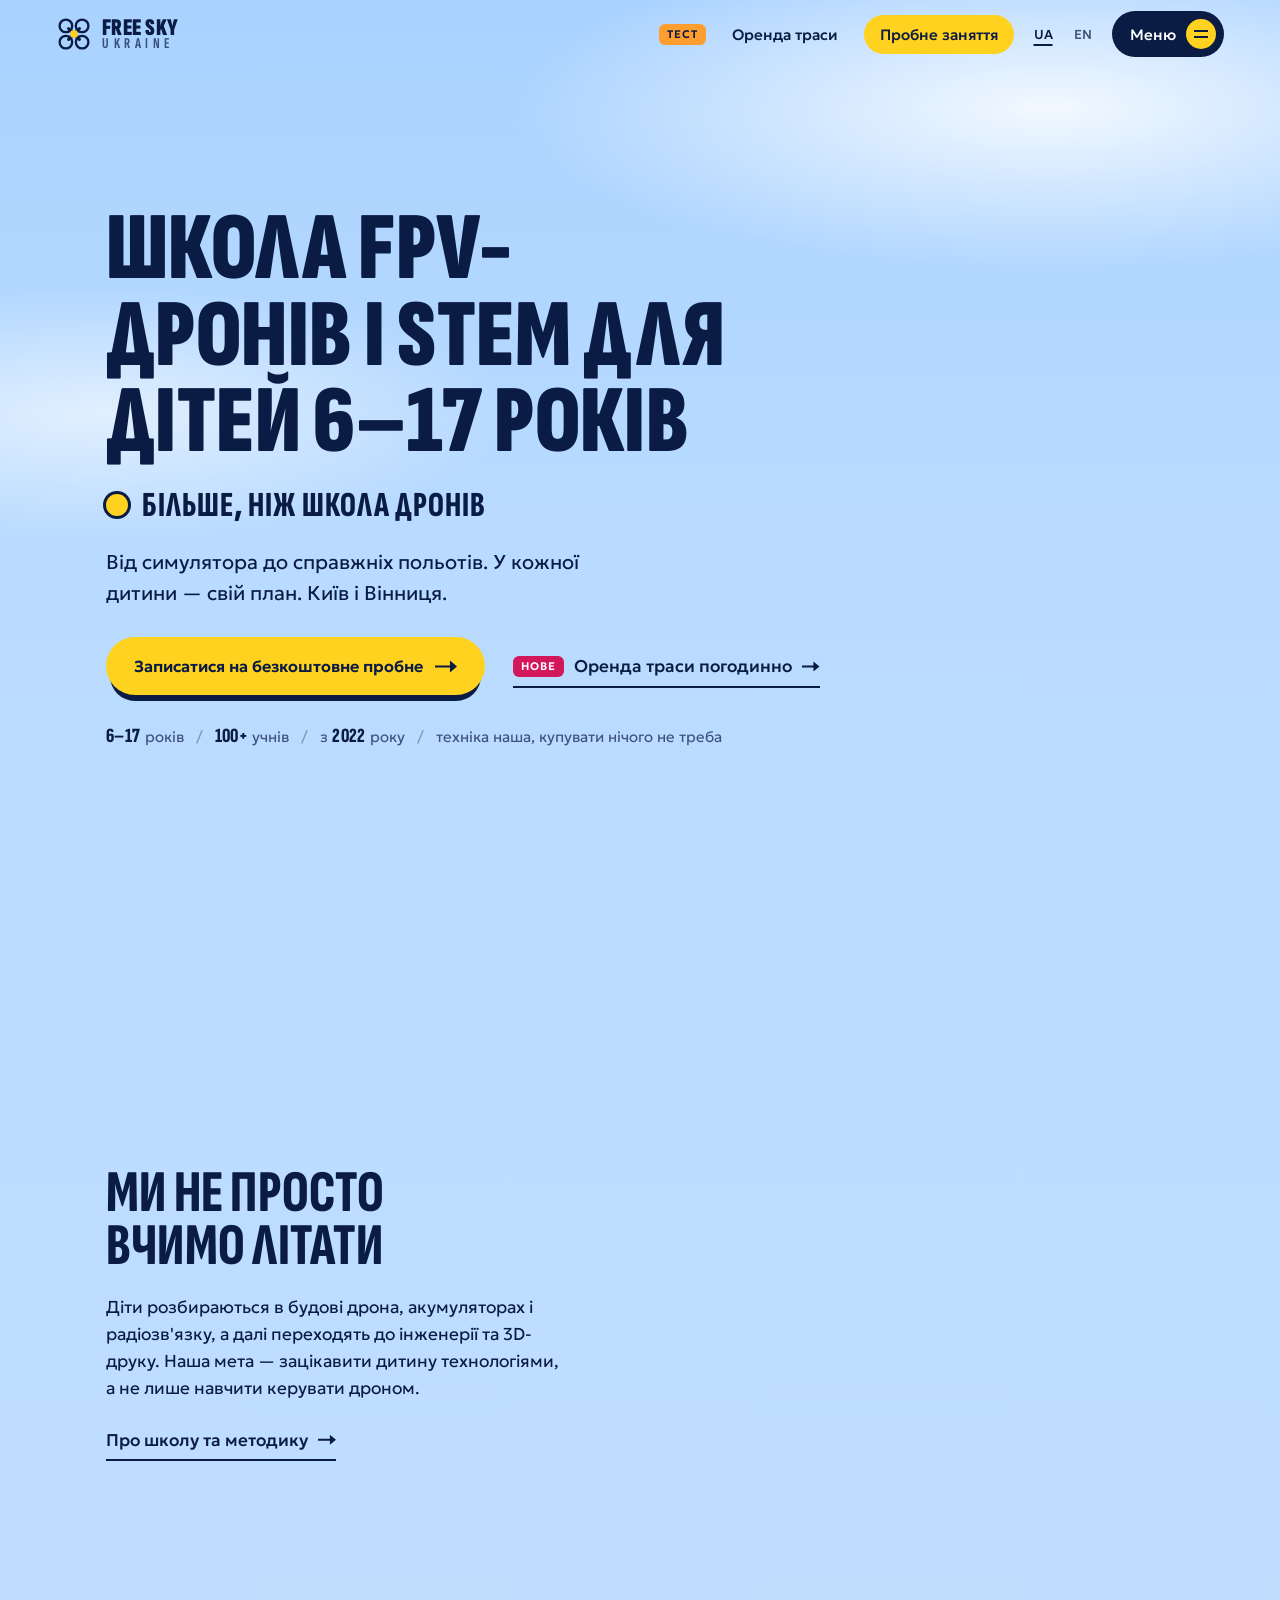
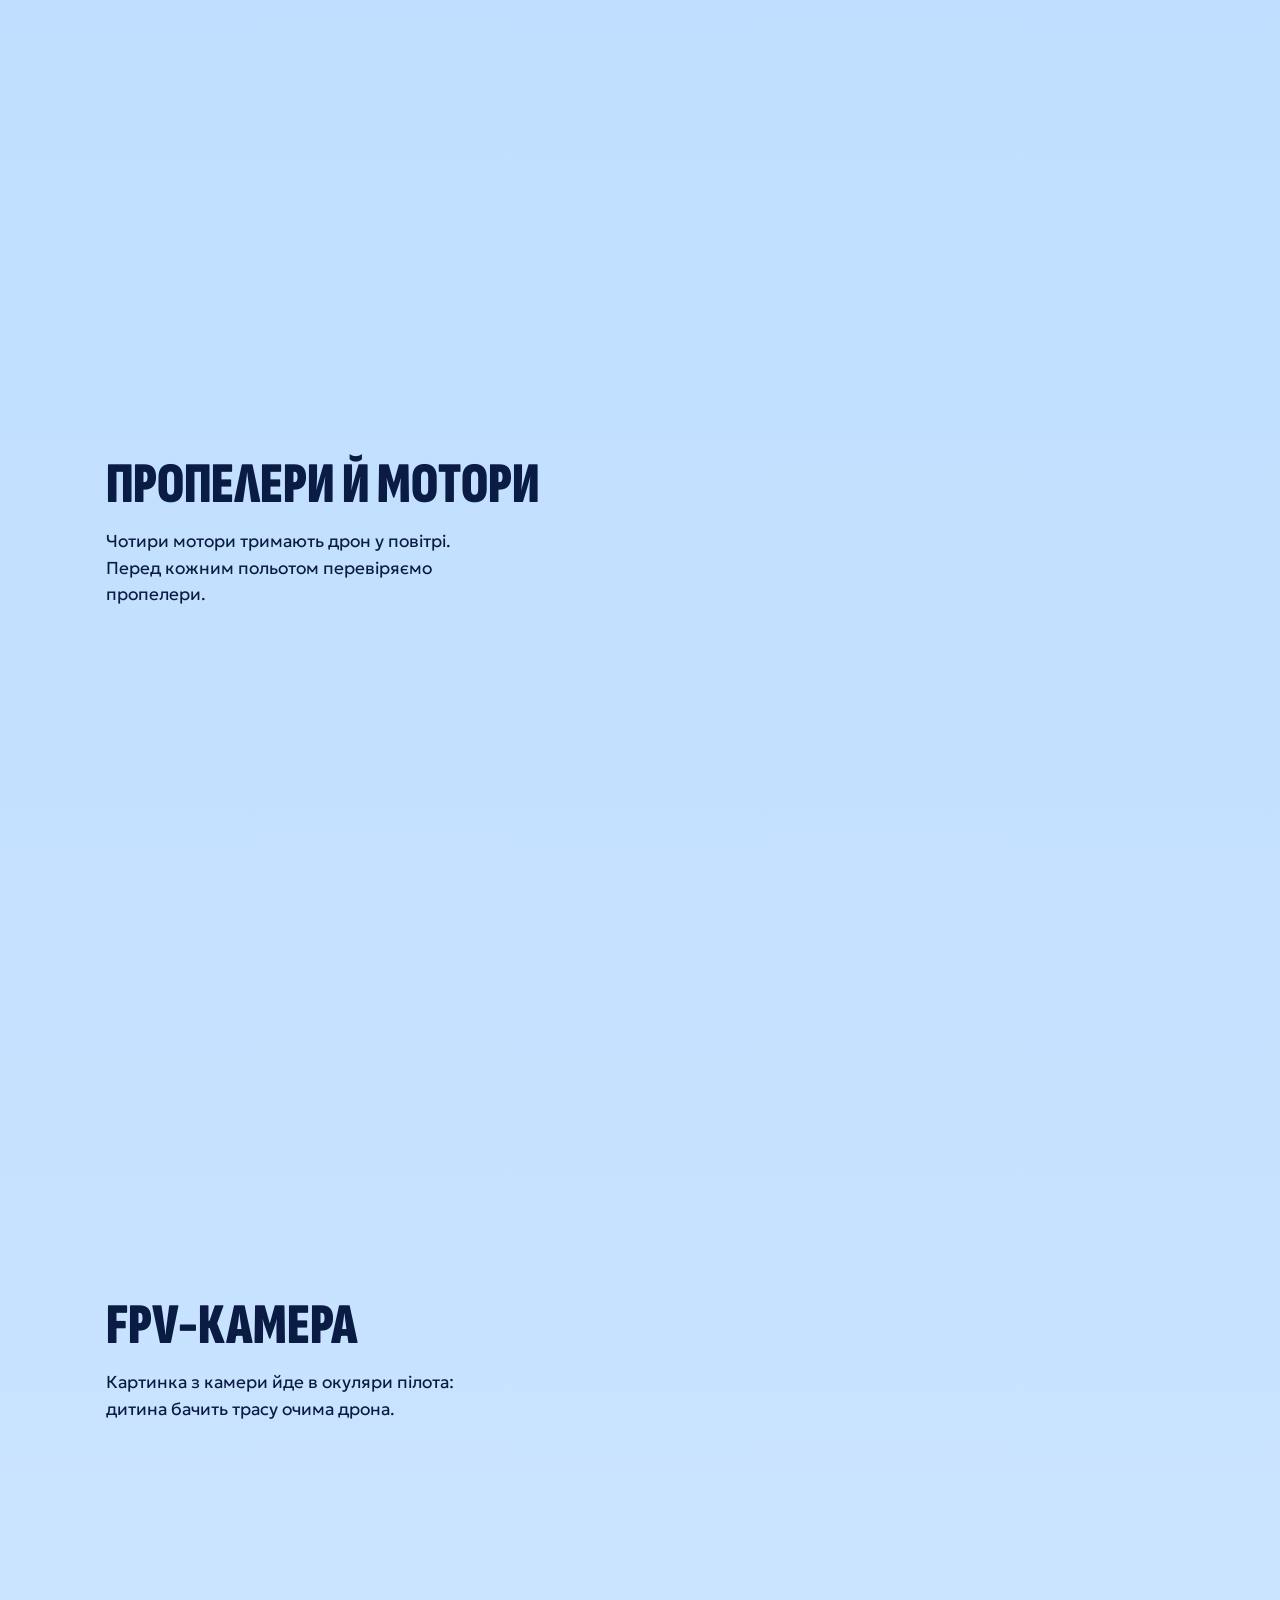
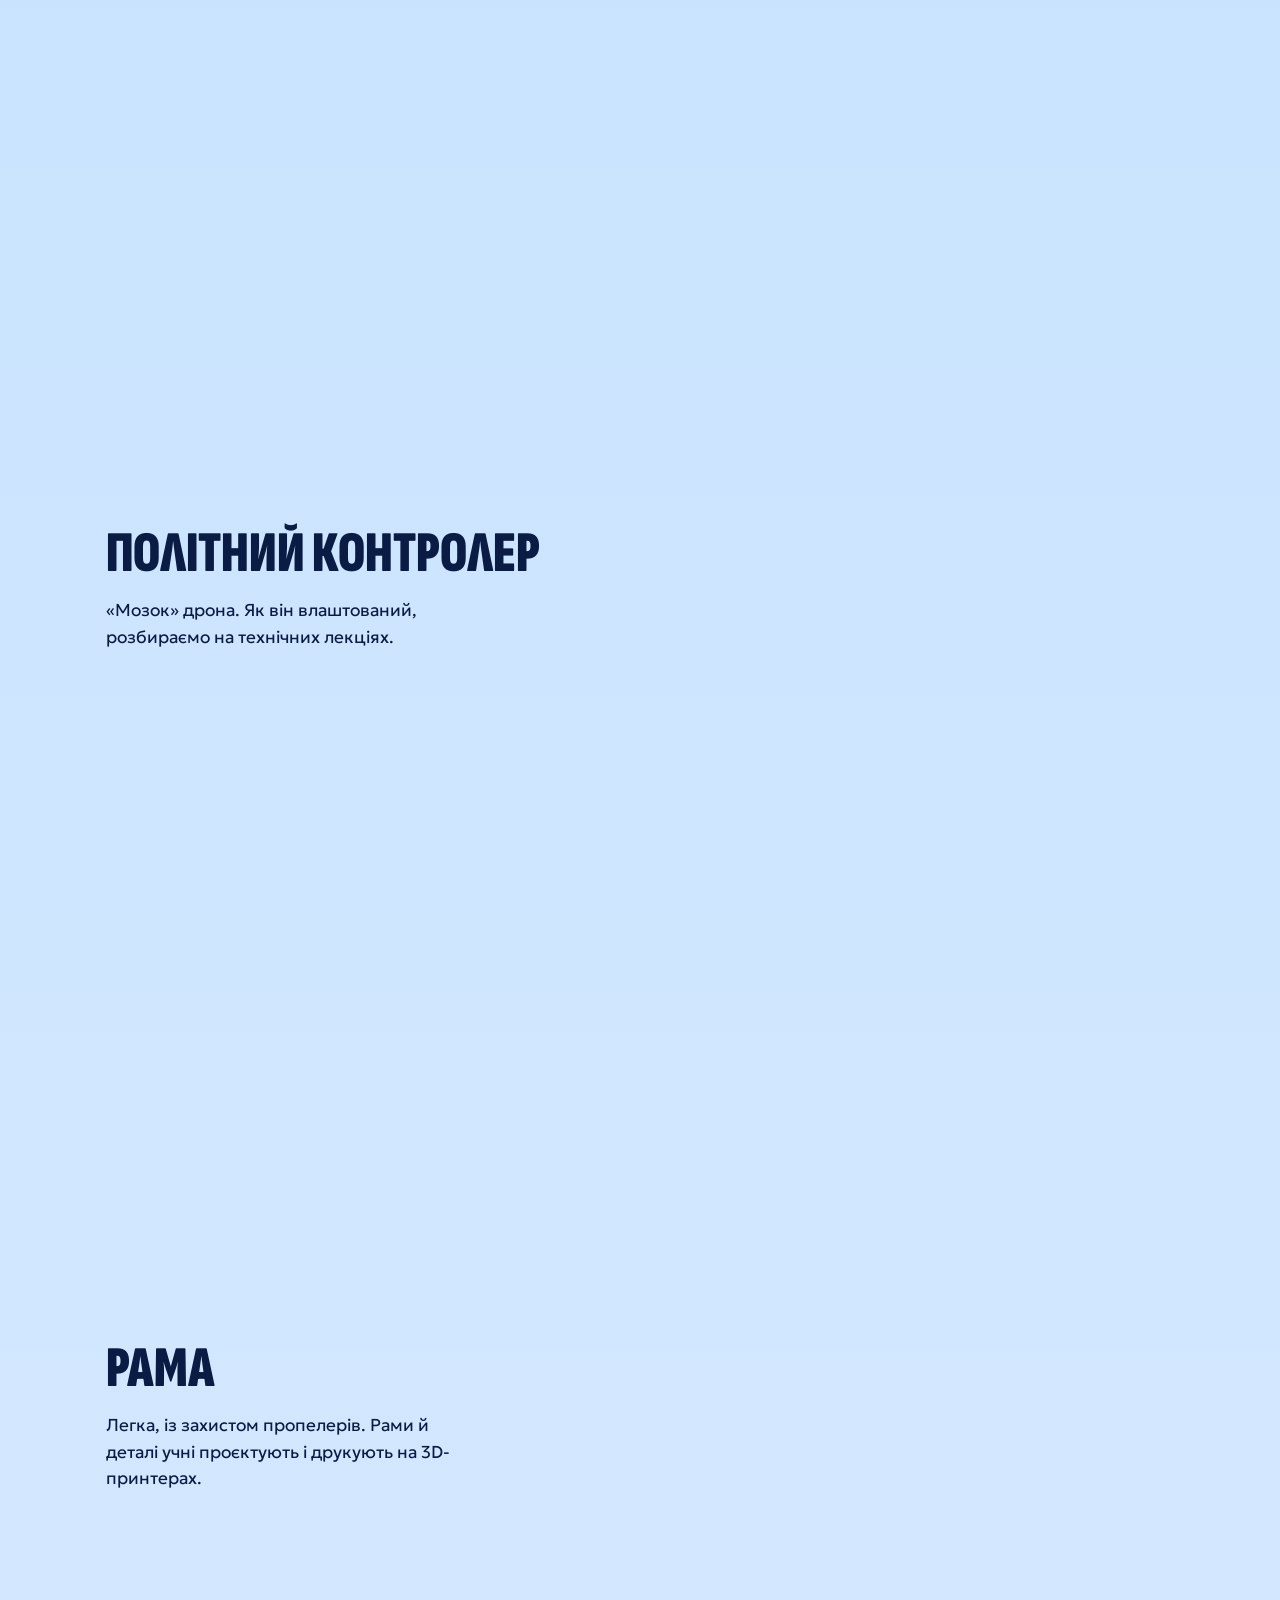
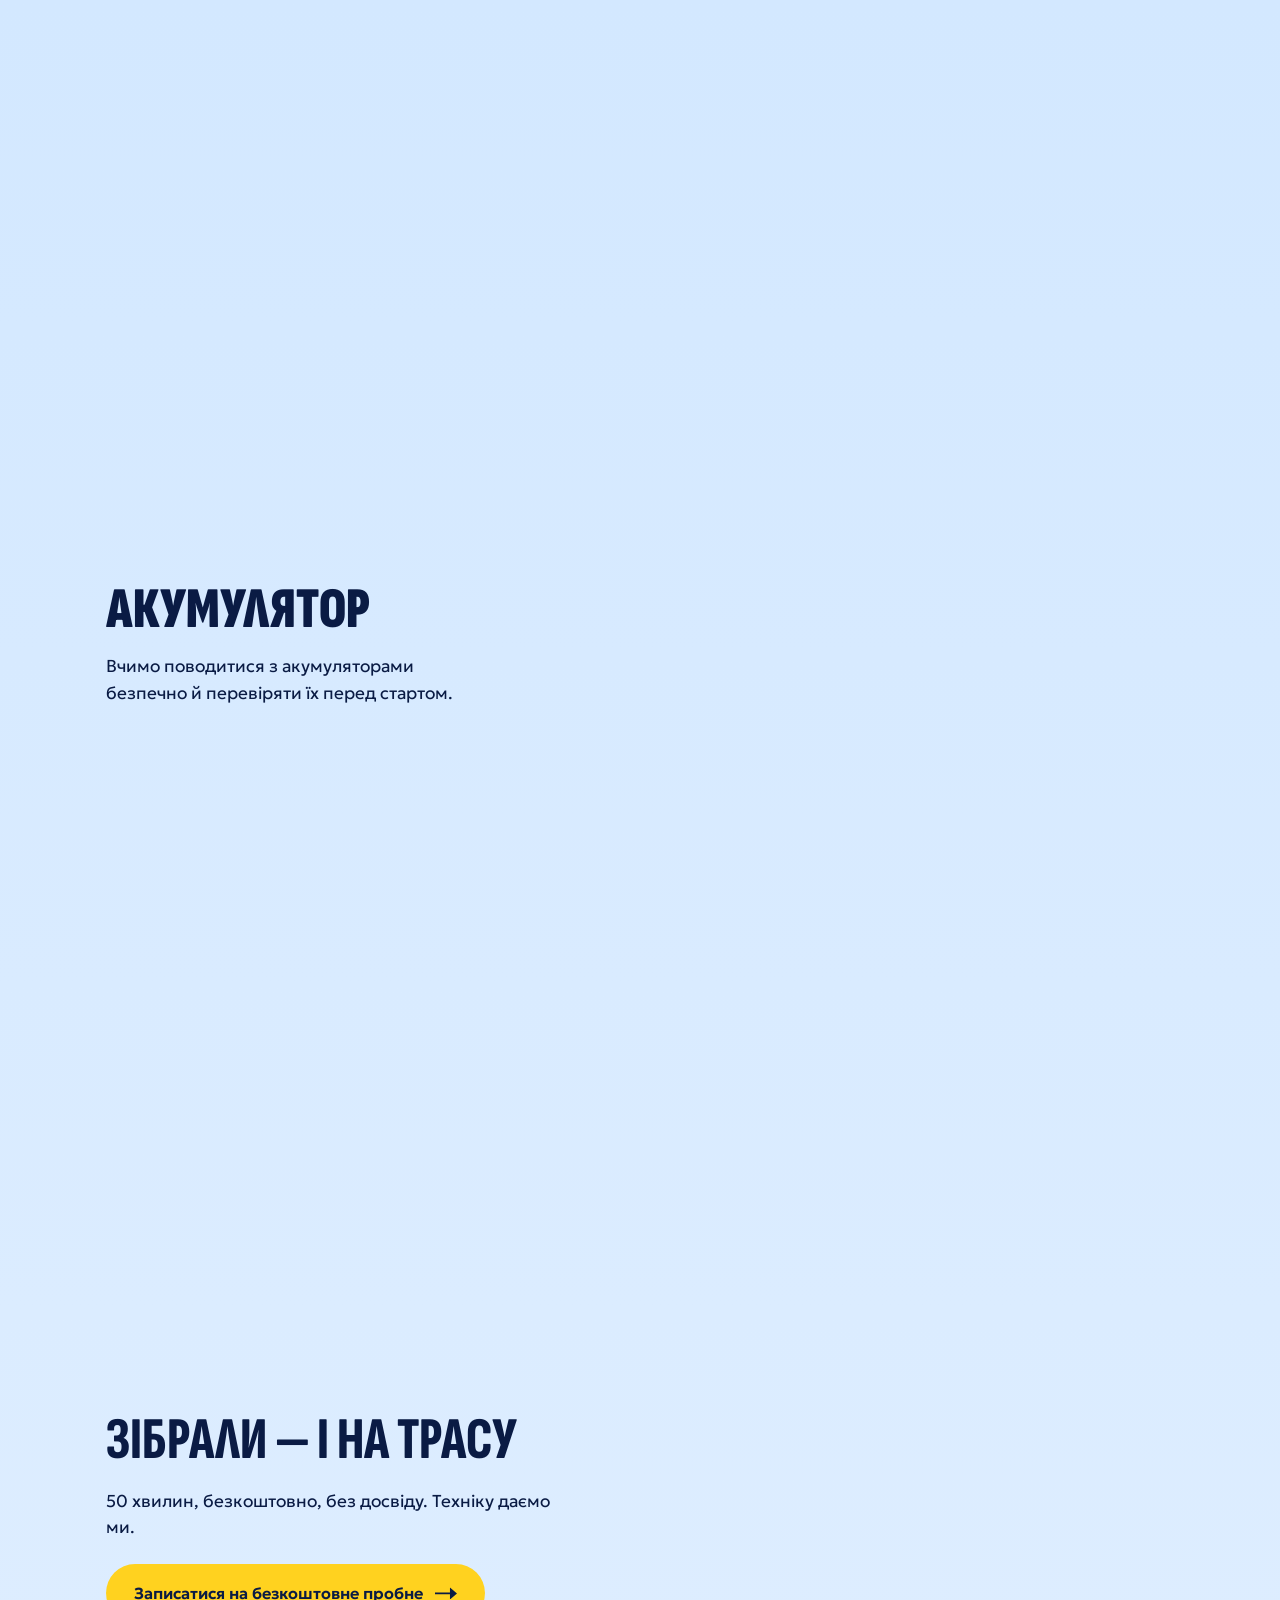
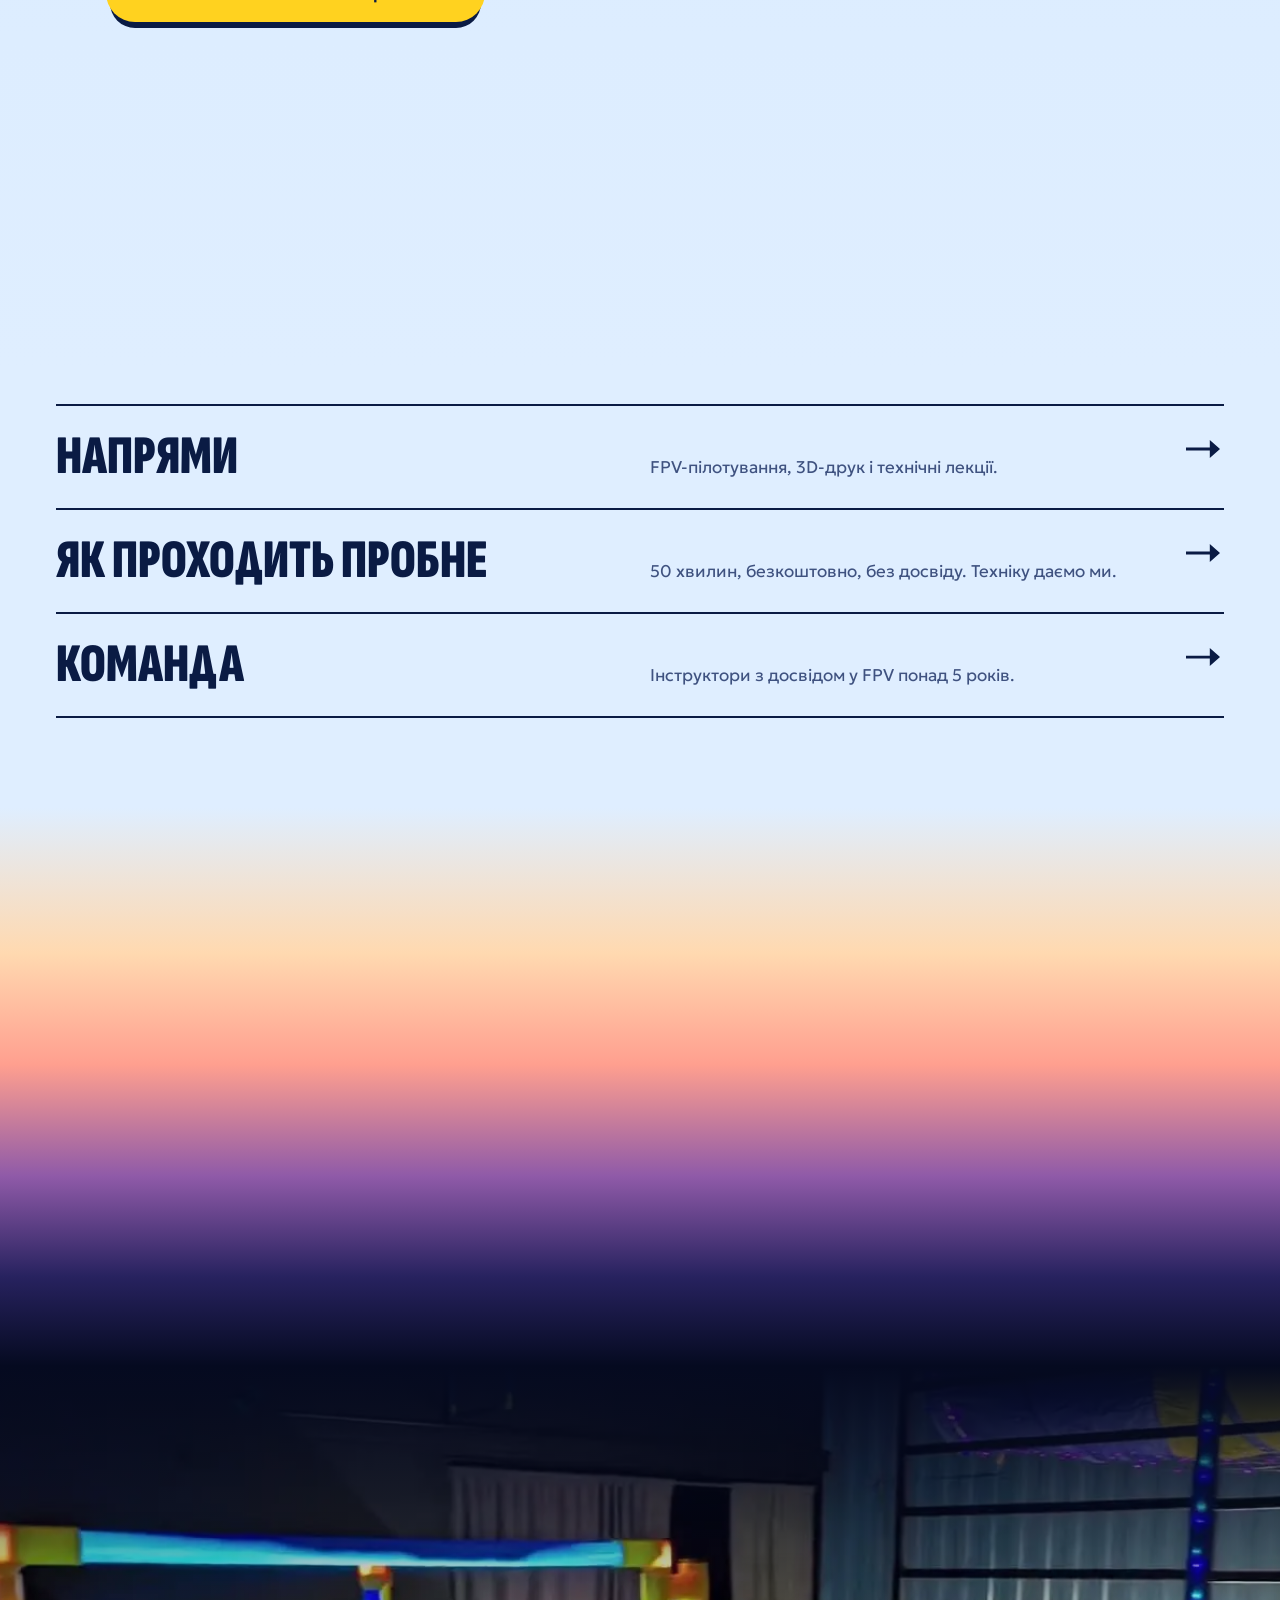
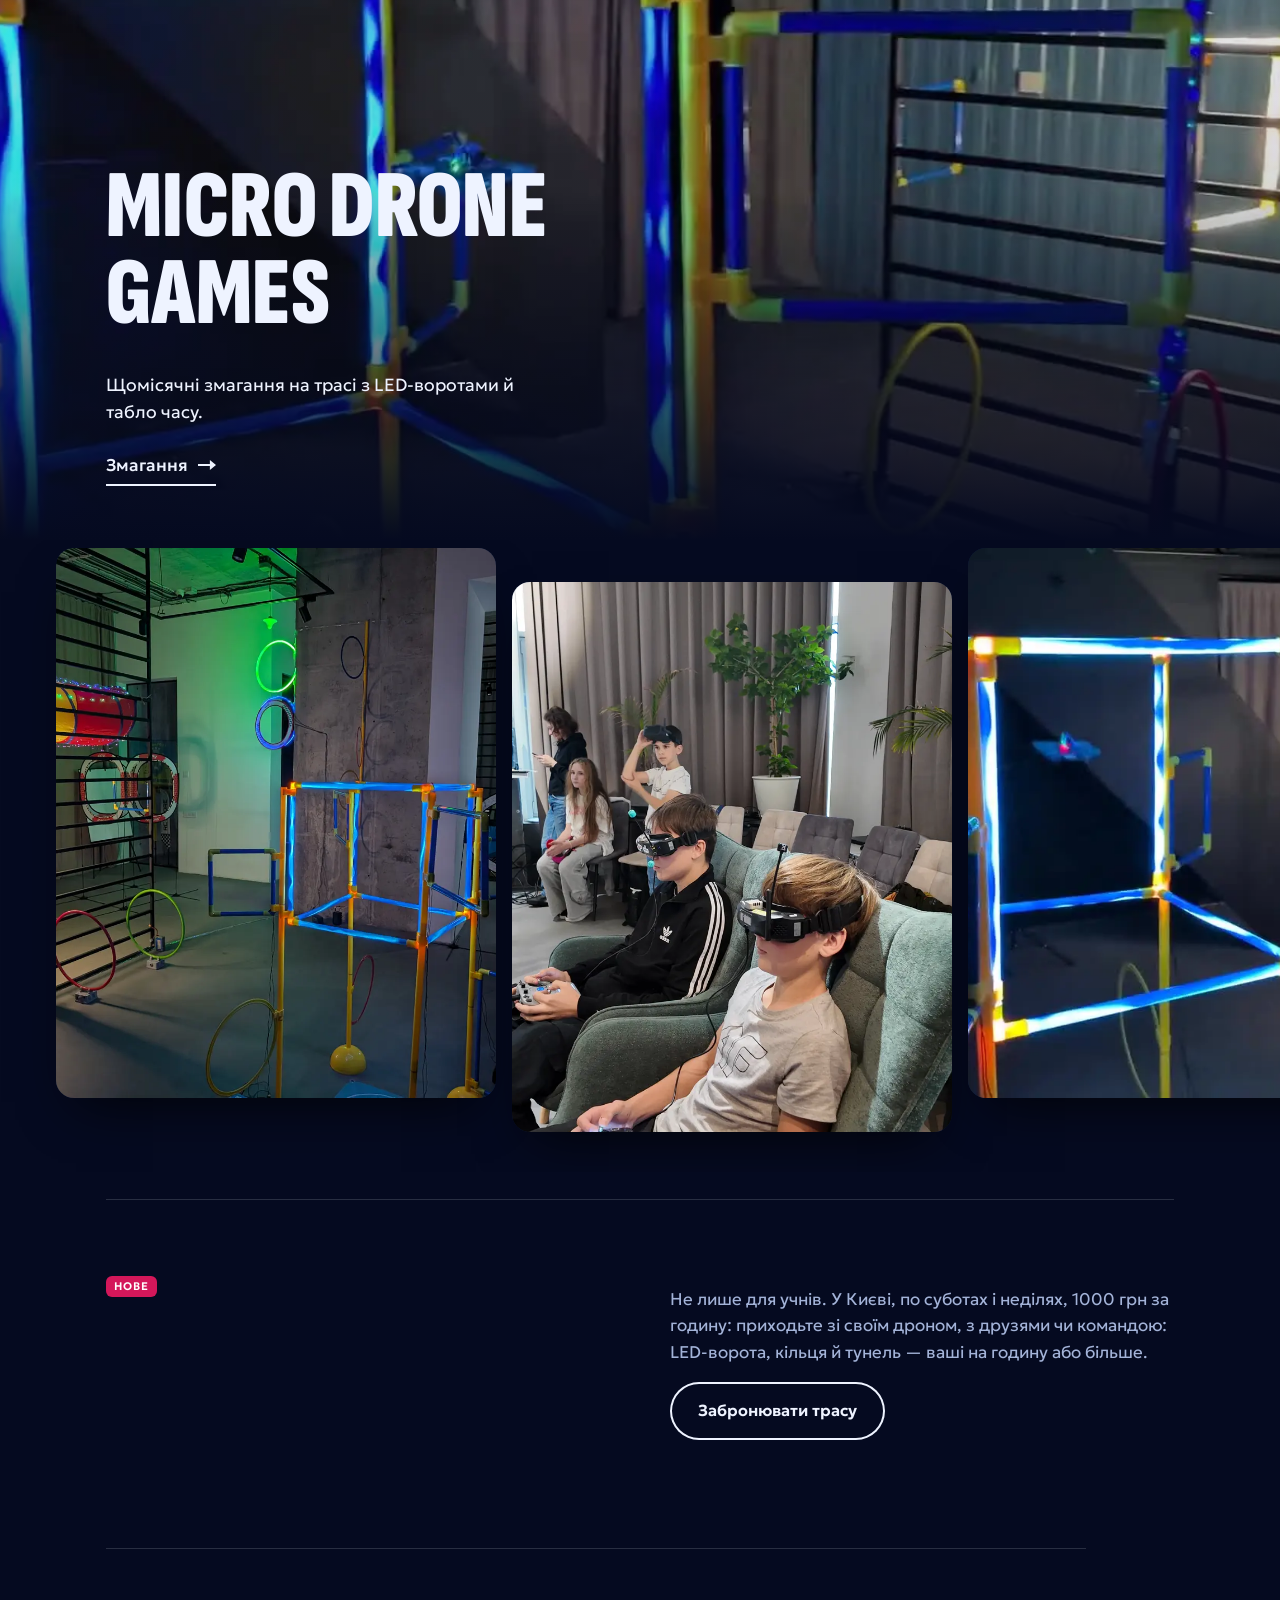
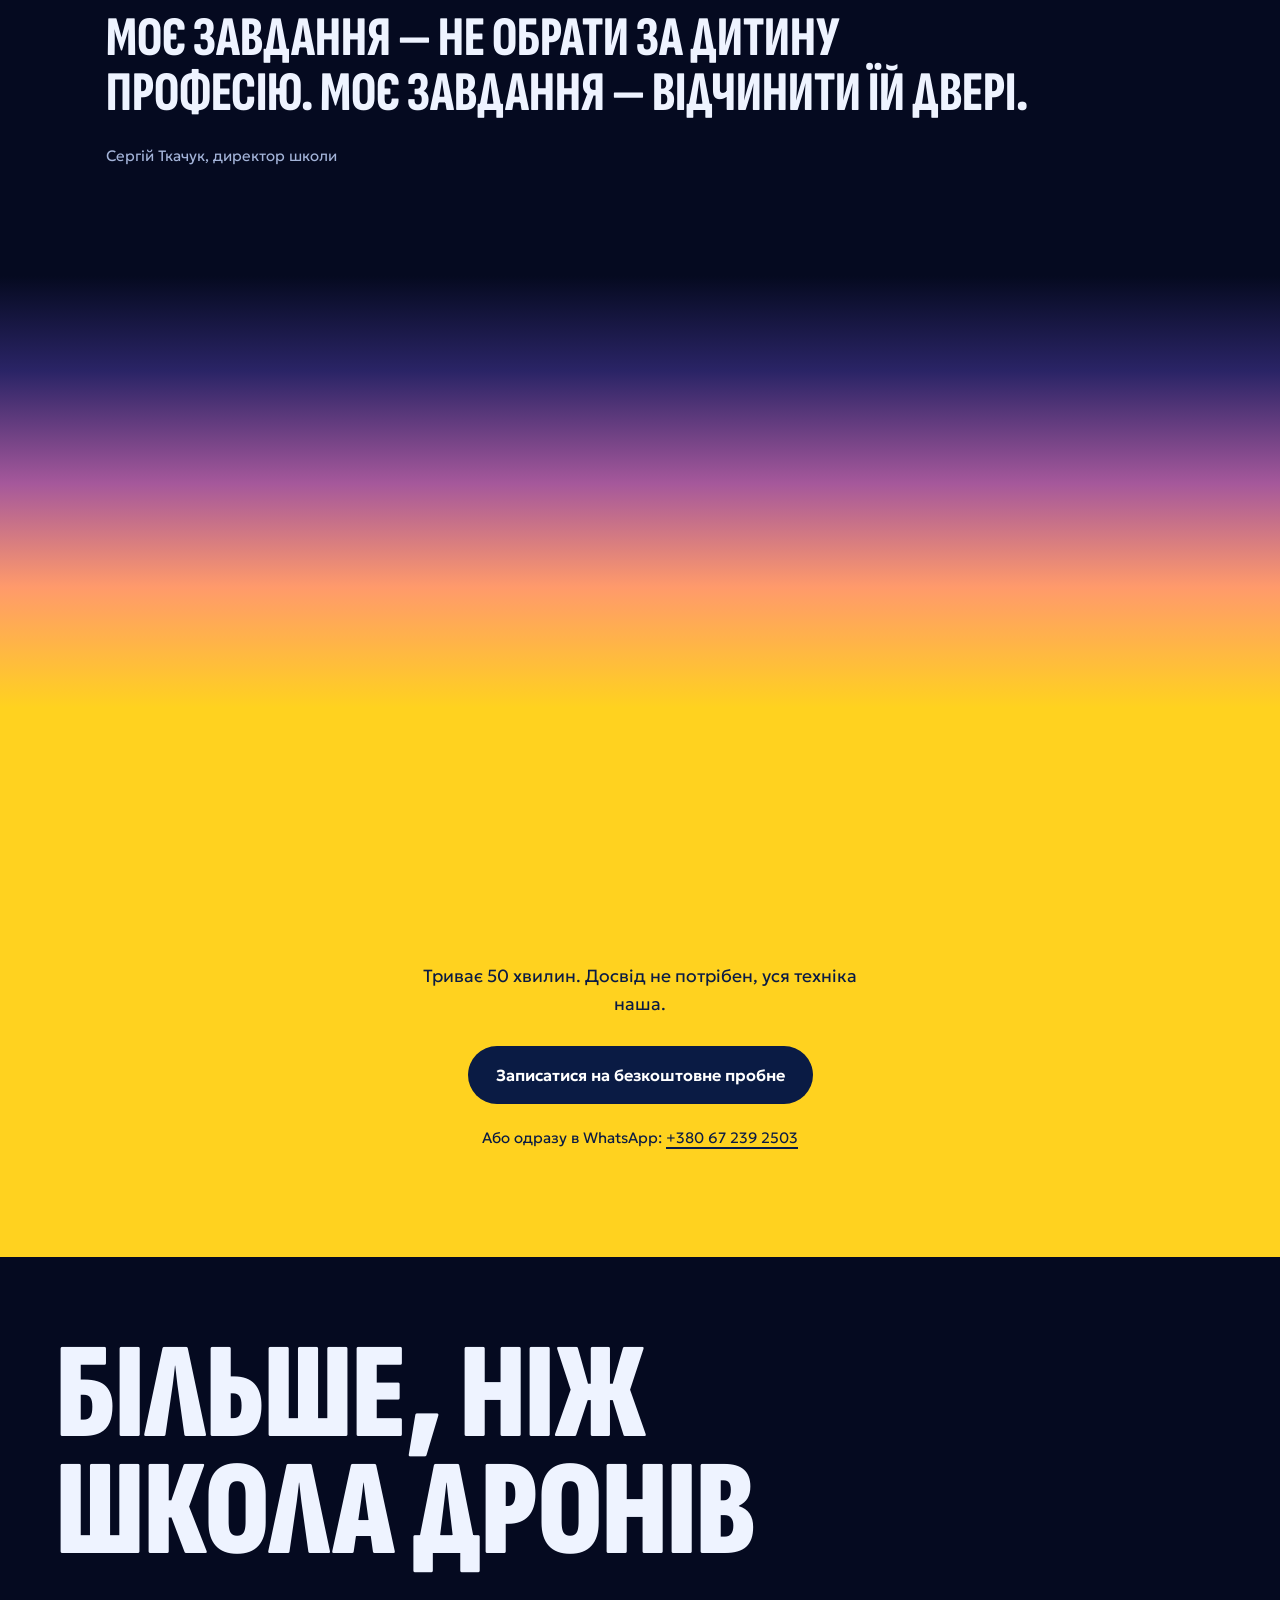
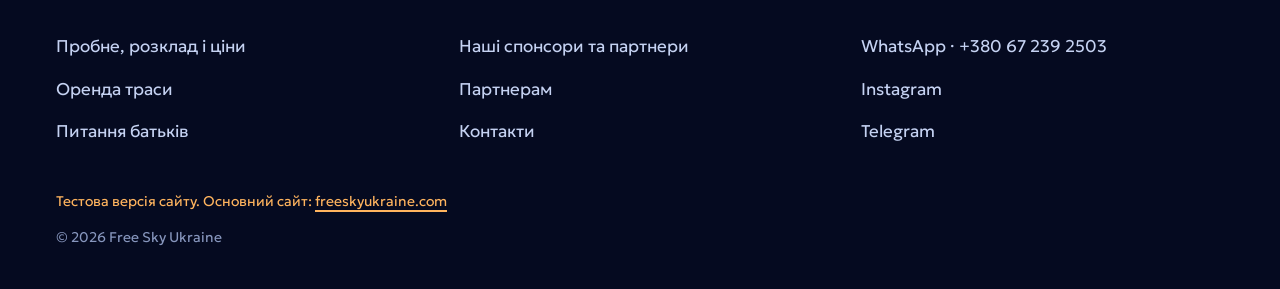
==== test/index.html @ a7870229 "Тест: повний редизайн — день у небі й вечір на трасі, 3D-дрон розбирається під час прокручування Нов" ====
<!doctype html>
<html lang="uk">
<head>
  <meta charset="utf-8">
  <meta name="viewport" content="width=device-width, initial-scale=1, viewport-fit=cover">
  <title>[ТЕСТ] Free Sky Ukraine — школа FPV-дронів і STEM для дітей</title>
  <meta name="robots" content="noindex, nofollow">
  <meta name="description" content="Школа FPV-дронів і STEM для дітей 6–17 років. Київ і Вінниця. Перше заняття безкоштовне. Оренда траси погодинно.">
  <meta name="theme-color" content="#b9dbff">
  <meta property="og:title" content="Free Sky Ukraine — більше, ніж школа дронів">
  <meta property="og:description" content="FPV-пілотування і 3D-друк для дітей 6–17 років. Перше заняття безкоштовне.">
  <meta property="og:type" content="website">
  <meta property="og:locale" content="uk_UA">
  <meta property="og:site_name" content="Free Sky Ukraine">
  <meta property="og:url" content="https://freeskyukraine.com/">
  <meta property="og:image" content="https://freeskyukraine.com/test/img/og-cover.jpg">
  <meta property="og:image:width" content="1200">
  <meta property="og:image:height" content="630">
  <meta name="twitter:card" content="summary_large_image">
  <link rel="canonical" href="https://freeskyukraine.com/">
  <script type="application/ld+json">
  {
    "@context": "https://schema.org",
    "@type": "EducationalOrganization",
    "name": "Free Sky Ukraine",
    "description": "Школа FPV-дронів і STEM для дітей 6–17 років. Оренда траси погодинно.",
    "url": "https://freeskyukraine.com/",
    "foundingDate": "2022",
    "areaServed": ["Київ", "Вінниця"],
    "telephone": "+380672392503",
    "email": "freeskyukraine@outlook.com",
    "sameAs": [
      "https://www.instagram.com/freeskyukraine/",
      "https://www.facebook.com/FreeSkyUkraine/",
      "https://t.me/FreeSkyUkraine",
      "https://www.tiktok.com/@freeskyukraine",
      "https://www.youtube.com/@FreeSkyUkraine"
    ]
  }
  </script>
  <link rel="icon" href="img/logo.svg" type="image/svg+xml">
  <link rel="preconnect" href="https://fonts.googleapis.com">
  <link rel="preconnect" href="https://fonts.gstatic.com" crossorigin>
  <link href="https://fonts.googleapis.com/css2?family=Geologica:wght@300;400;500;600&family=Sofia+Sans+Extra+Condensed:wght@700;800;900&display=swap" rel="stylesheet">
  <link rel="stylesheet" href="css/style.css?v=test-202611150300">
</head>
<body>
<a class="skip" href="#app" data-i18n="skip">Перейти до змісту</a>

<header class="topbar">
  <a class="logo" href="#/" aria-label="Free Sky Ukraine">
    <svg class="logo__mark" viewBox="0 0 40 40" width="36" height="36" aria-hidden="true"><g fill="none" stroke="currentColor" stroke-width="2.6"><circle cx="11" cy="11" r="7"/><circle cx="29" cy="11" r="7"/><circle cx="11" cy="29" r="7"/><circle cx="29" cy="29" r="7"/></g><path d="M14 14l12 12M26 14L14 26" stroke="currentColor" stroke-width="3.4" stroke-linecap="round"/><rect x="16" y="16" width="8" height="8" rx="2" fill="var(--sun)"/></svg>
    <span>Free Sky<b>Ukraine</b></span>
  </a>
  <a class="test-badge" href="https://freeskyukraine.com/" title="Це тестова копія. Натисніть, щоб відкрити основний сайт">ТЕСТ</a>
  <a class="topbar__link" href="#/rent" data-i18n="cta.rent.short">Оренда траси</a>
  <a class="topbar__cta" href="#/trial" data-i18n="cta.short">Пробне заняття</a>
  <div class="lang" role="group" aria-label="Мова / Language">
    <button type="button" data-lang="uk" aria-pressed="true">UA</button>
    <button type="button" data-lang="en" aria-pressed="false">EN</button>
  </div>
  <button class="menu-btn" type="button" aria-expanded="false" aria-controls="menu">
    <span class="menu-btn__label" data-i18n="menu.open">Меню</span>
    <span class="menu-btn__icon" aria-hidden="true"><i></i><i></i></span>
  </button>
</header>

<nav class="menu" id="menu" hidden>
  <ol class="menu__list">
    <li><a href="#/"><span data-i18n="nav.home">Головна</span></a></li>
    <li><a href="#/about"><span data-i18n="nav.about">Про школу</span></a></li>
    <li><a href="#/courses"><span data-i18n="nav.courses">Напрями</span></a></li>
    <li><a href="#/trial"><span data-i18n="nav.trial">Пробне, розклад і ціни</span></a></li>
    <li><a href="#/rent"><span data-i18n="nav.rent">Оренда траси</span><em class="badge-new" data-i18n="new">нове</em></a></li>
    <li><a href="#/races"><span data-i18n="nav.races">Змагання</span></a></li>
    <li><a href="#/team"><span data-i18n="nav.team">Команда</span></a></li>
    <li><a href="#/faq"><span data-i18n="nav.faq">Питання батьків</span></a></li>
    <li><a href="#/partners"><span data-i18n="nav.partners">Партнерам</span></a></li>
    <li><a href="#/contacts"><span data-i18n="nav.contacts">Контакти</span></a></li>
    <li><a href="#/sponsors"><span data-i18n="nav.sponsors">Наші спонсори та партнери</span></a></li>
  </ol>
  <div class="menu__foot">
    <a href="https://wa.me/380672392503" target="_blank" rel="noopener">WhatsApp · +380 67 239 2503</a>
    <a href="https://www.instagram.com/freeskyukraine/" target="_blank" rel="noopener">Instagram</a>
    <a href="https://www.facebook.com/FreeSkyUkraine/" target="_blank" rel="noopener">Facebook</a>
  </div>
</nav>

<main id="app">

  <!-- 01 Головна -->
  <section class="view" data-view="home">
    <div class="story">
      <div class="stage" aria-hidden="true"><canvas id="drone"></canvas></div>

      <div class="hero">
        <div class="hero__inner">
          <h1 data-i18n="hero.title">Школа FPV-дронів і STEM для дітей <span class="nowrap">6–17 років</span></h1>
          <p class="hero__slogan" data-i18n="slogan">Більше, ніж школа дронів</p>
          <p class="hero__sub" data-i18n="hero.sub">Від симулятора до справжніх польотів. У кожної дитини — свій план. Київ і Вінниця.</p>
          <div class="hero__act">
            <a class="btn btn--go" href="#/trial" data-i18n="cta.long">Записатися на безкоштовне пробне</a>
            <a class="link-arrow" href="#/rent"><em class="badge-new" data-i18n="new">нове</em><span data-i18n="hero.rent">Оренда траси погодинно</span></a>
          </div>
          <ul class="facts">
            <li data-i18n="fact.age"><b>6–17</b> років</li>
            <li data-i18n="fact.kids"><b>100+</b> учнів</li>
            <li data-i18n="fact.since">з <b>2022</b> року</li>
            <li data-i18n="fact.gear">техніка наша, купувати нічого не треба</li>
          </ul>
        </div>
      </div>

      <div class="anatomy">
        <div class="step step--intro">
          <h2 data-i18n="home.notjust">Ми не просто вчимо літати</h2>
          <p data-i18n="home.notjust.p">Діти розбираються в будові дрона, акумуляторах і радіозв'язку, а далі переходять до інженерії та 3D-друку. Наша мета — зацікавити дитину технологіями, а не лише навчити керувати дроном.</p>
          <a class="link-arrow" href="#/about" data-i18n="home.more">Про школу та методику</a>
        </div>
        <article class="step" data-part="props">
          <h3 data-i18n="an.props.t">Пропелери й мотори</h3>
          <p data-i18n="an.props">Чотири мотори тримають дрон у повітрі. Перед кожним польотом перевіряємо пропелери.</p>
        </article>
        <article class="step" data-part="canopy">
          <h3 data-i18n="an.cam.t">FPV-камера</h3>
          <p data-i18n="an.cam">Картинка з камери йде в окуляри пілота: дитина бачить трасу очима дрона.</p>
        </article>
        <article class="step" data-part="board">
          <h3 data-i18n="an.fc.t">Політний контролер</h3>
          <p data-i18n="an.fc">«Мозок» дрона. Як він влаштований, розбираємо на технічних лекціях.</p>
        </article>
        <article class="step" data-part="frame">
          <h3 data-i18n="an.frame.t">Рама</h3>
          <p data-i18n="an.frame">Легка, із захистом пропелерів. Рами й деталі учні проєктують і друкують на 3D-принтерах.</p>
        </article>
        <article class="step" data-part="battery">
          <h3 data-i18n="an.bat.t">Акумулятор</h3>
          <p data-i18n="an.bat">Вчимо поводитися з акумуляторами безпечно й перевіряти їх перед стартом.</p>
        </article>
        <div class="step step--out">
          <h2 data-i18n="an.out.t">Зібрали — і на трасу</h2>
          <p data-i18n="home.c2">50 хвилин, безкоштовно, без досвіду. Техніку даємо ми.</p>
          <a class="btn btn--go" href="#/trial" data-i18n="cta.long">Записатися на безкоштовне пробне</a>
        </div>
      </div>
    </div>

    <div class="rows">
      <a class="row rv" href="#/courses">
        <h3 data-i18n="nav.courses">Напрями</h3>
        <p data-i18n="home.c1">FPV-пілотування, 3D-друк і технічні лекції.</p>
      </a>
      <a class="row rv" href="#/trial">
        <h3 data-i18n="home.c2.t">Як проходить пробне</h3>
        <p data-i18n="home.c2">50 хвилин, безкоштовно, без досвіду. Техніку даємо ми.</p>
      </a>
      <a class="row rv" href="#/team">
        <h3 data-i18n="nav.team">Команда</h3>
        <p data-i18n="pro5">Інструктори з досвідом у FPV понад 5 років.</p>
      </a>
    </div>

    <div class="dusk" aria-hidden="true"></div>

    <div class="track night" data-night>
      <div class="track__hero">
        <video src="img/video/gates-glow.mp4" poster="img/video/gates-glow.webp" muted autoplay loop playsinline preload="metadata" aria-label="LED-ворота траси в залі"></video>
        <div class="track__copy">
          <h2>Micro Drone Games</h2>
          <p data-i18n="home.c3">Щомісячні змагання на трасі з LED-воротами й табло часу.</p>
          <a class="link-arrow" href="#/races" data-i18n="nav.races">Змагання</a>
        </div>
      </div>

      <div class="reel" tabindex="0" aria-label="Фото з траси">
        <figure class="frame"><div class="frame__slot"><img src="img/photos/track-glow.webp" alt="Траса з воротами, кільцями й тунелем у підсвітці" loading="lazy"></div></figure>
        <figure class="frame"><div class="frame__slot"><img src="img/photos/race-1710.webp" alt="Змагання Micro Drone Games" loading="lazy" style="object-position:center 40%"></div></figure>
        <figure class="frame"><div class="frame__slot"><video src="img/video/ring-pass.mp4" poster="img/video/ring-pass.webp" muted autoplay loop playsinline preload="metadata" aria-label="Мікродрон проходить кільце траси"></video></div></figure>
        <figure class="frame"><div class="frame__slot"><img src="img/photos/timing-board.webp" alt="Табло з результатами заїздів" loading="lazy" style="object-position:center 25%"></div></figure>
        <figure class="frame"><div class="frame__slot"><img src="img/photos/awards.webp" alt="Нагородження учасників змагань" loading="lazy"></div></figure>
        <figure class="frame"><div class="frame__slot"><img src="img/photos/pilot-chairs.webp" alt="Крісла пілотів біля старту" loading="lazy" style="object-position:center 60%"></div></figure>
      </div>

      <div class="wrap">
        <div class="rent-promo rv">
          <div>
            <em class="badge-new" data-i18n="new">нове</em>
            <h2 data-i18n="promo.t">Траса в оренду — погодинно</h2>
          </div>
          <div>
            <p data-i18n="promo.p">Не лише для учнів. У Києві, по суботах і неділях, 1000 грн за годину: приходьте зі своїм дроном, з друзями чи командою: LED-ворота, кільця й тунель — ваші на годину або більше.</p>
            <a class="btn btn--line" href="#/rent" data-i18n="cta.rent">Забронювати трасу</a>
          </div>
        </div>

        <blockquote class="quote rv">
          <p data-i18n="quote">Моє завдання — не обрати за дитину професію. Моє завдання — відчинити їй двері.</p>
          <cite data-i18n="quote.by">Сергій Ткачук, директор школи</cite>
        </blockquote>
      </div>
    </div>

    <div class="dawn" aria-hidden="true"></div>

    <aside class="finale">
      <h2 data-i18n="trial.title">Перше заняття — безкоштовно</h2>
      <p data-i18n="trial.lead">Триває 50 хвилин. Досвід не потрібен, уся техніка наша.</p>
      <a class="btn btn--ink" href="#/trial" data-i18n="cta.long">Записатися на безкоштовне пробне</a>
      <p class="finale__alt"><span data-i18n="f.alt">Або одразу в WhatsApp:</span> <a href="https://wa.me/380672392503" target="_blank" rel="noopener">+380 67 239 2503</a></p>
    </aside>
  </section>

  <!-- 02 Про школу -->
  <section class="view" data-view="about" hidden>
    <div class="wrap">
      <header class="page-head">
        <h1 data-i18n="about.title">FPV-школа дронів і STEM-освітній хаб</h1>
        <p class="lead" data-i18n="about.lead">Free Sky Ukraine працює з 2022 року в Києві, а філіал Free Sky Win — у Вінниці.</p>
      </header>

      <ul class="pros rv">
        <li data-i18n="pro1">Одні з перших в Україні, хто робить дитячу STEM-освіту з дронами.</li>
        <li data-i18n="pro2">Налагоджена система навчання.</li>
        <li data-i18n="pro3">Багато обладнання: на кожну дитину свій симулятор і пульт.</li>
        <li data-i18n="pro4">Індивідуальний план для кожної дитини в груповому занятті.</li>
        <li data-i18n="pro5">Інструктори з досвідом у FPV понад 5 років.</li>
      </ul>

      <div class="split rv">
        <div>
          <h2 data-i18n="method.t">Спочатку гами, потім концерт</h2>
          <p data-i18n="method.p">Директор школи Сергій Ткачук — музикант і педагог за освітою. Він переніс у навчання дронів те, що знає кожен музикант.</p>
        </div>
        <figure class="frame">
          <div class="frame__slot"><img src="img/photos/laptop-sim.webp" alt="Учень тренується на симуляторі" loading="lazy" style="object-position:center 40%">
            <span data-i18n="ph.hands">Руки на пульті, вид з-за плеча</span>
          </div>
        </figure>
      </div>

      <ol class="steps rv">
        <li><h3 data-i18n="s1.t">Спочатку навичка — потім складність</h3><p data-i18n="s1">Нові вправи з'являються тоді, коли попередні виходять упевнено.</p></li>
        <li><h3 data-i18n="s2.t">Симулятор — це тренування, а не гра</h3><p data-i18n="s2">Тут можна падати скільки завгодно: дрон цілий, ніхто не постраждав.</p></li>
        <li><h3 data-i18n="s3.t">Повторення, контроль, ускладнення</h3><p data-i18n="s3">Інструктор фіксує результати й поступово підвищує планку.</p></li>
        <li><h3 data-i18n="s4.t">Не талант, а регулярність</h3><p data-i18n="s4">Послідовність дає результат.</p></li>
        <li><h3 data-i18n="s5.t">Безпека завжди</h3><p data-i18n="s5">Перед польотом перевіряємо акумулятори, пропелери, зв'язок. Літаємо в захищеній зоні.</p></li>
      </ol>

      <h2 class="rv" data-i18n="gear.t">Техніка, на якій вчаться</h2>
      <ul class="tags rv">
        <li data-i18n="g1">Симулятор Liftoff</li>
        <li data-i18n="g2">Пульти RadioMaster Pocket, TX12, Boxer</li>
        <li data-i18n="g3">Мікродрони Air65, Air75, CetusX, Mobula8</li>
        <li data-i18n="g4">FPV-окуляри Skyzone</li>
        <li data-i18n="g5">3D-принтери Bambu Lab</li>
        <li data-i18n="g6">Потужні ноутбуки</li>
      </ul>
      <p class="note rv" data-i18n="gear.note">Купувати свій дрон не потрібно.</p>

      <div class="gallery rv">
        <figure class="frame"><div class="frame__slot"><video src="img/video/sim-kids.mp4" poster="img/video/sim-kids.webp" muted autoplay loop playsinline preload="metadata" aria-label="Діти тренуються на симуляторі Liftoff"></video></div></figure>
        <figure class="frame"><div class="frame__slot"><img src="img/photos/microdrone.webp" alt="Мікродрон і пульт крупно" loading="lazy" style="object-position:center 80%"><span data-i18n="ph.micro">Мікродрон крупно</span></div></figure>
        <figure class="frame"><div class="frame__slot"><img src="img/photos/gear-shelf.webp" alt="Окуляри Skyzone, пульти RadioMaster і мікродрони на полиці" loading="lazy" style="object-position:center 55%"></div></figure>
        <figure class="frame"><div class="frame__slot"><img src="img/photos/printers-a.webp" alt="3D-принтери Bambu Lab X1-Carbon і P2S" loading="lazy" style="object-position:center 45%"></div></figure>
      </div>

      <a class="btn btn--go rv" href="#/trial" data-i18n="cta.long">Записатися на безкоштовне пробне</a>
    </div>
  </section>

  <!-- 03 Напрями -->
  <section class="view" data-view="courses" hidden>
    <div class="wrap">
      <header class="page-head">
        <h1 data-i18n="courses.title">Що вивчають у школі</h1>
      </header>

      <div class="courses">
        <article class="course rv">
          <figure class="frame"><div class="frame__slot"><video src="img/video/gate-fly.mp4" poster="img/video/gate-fly.webp" muted autoplay loop playsinline preload="metadata" aria-label="Мікродрон пролітає крізь LED-ворота"></video></div></figure>
          <div>
            <h2 data-i18n="fpv.t">FPV-пілотування</h2>
            <p data-i18n="fpv">Від симулятора до польотів на справжніх мікродронах трасою.</p>
            <p class="meta" data-i18n="fpv.m">Київ: вт і чт · Вінниця: пн</p>
          </div>
        </article>
        <article class="course rv">
          <figure class="frame"><div class="frame__slot"><img src="img/photos/printers-b.webp" alt="3D-принтери Bambu Lab у класі" loading="lazy" style="object-position:center 55%"></div></figure>
          <div>
            <h2 data-i18n="p3d.t">3D-друк</h2>
            <p data-i18n="p3d">Проєктування, друк рам і деталей для дронів на принтерах Bambu Lab.</p>
            <p class="meta" data-i18n="p3d.m">П’ятниця, 17:00 і 18:00 · <s>2500 грн</s> зараз безкоштовно</p>
          </div>
        </article>
        <article class="course rv">
          <figure class="frame"><div class="frame__slot"><img src="img/photos/drone-parts.webp" alt="Розібраний FPV-дрон на столі" loading="lazy" style="object-position:center"><span data-i18n="ph.lab">Розібраний дрон на столі</span></div></figure>
          <div>
            <h2 data-i18n="lec.t">Технічні лекції</h2>
            <p data-i18n="lec">Будова дрона і де застосовуються дрони. Проходять у дні занять.</p>
          </div>
        </article>
      </div>

      <a class="btn btn--go rv" href="#/trial" data-i18n="cta.long">Записатися на безкоштовне пробне</a>
    </div>
  </section>

  <!-- 04 Пробне, розклад, ціни -->
  <section class="view" data-view="trial" hidden>
    <div class="wrap">
      <header class="page-head">
        <h1 data-i18n="trial.title">Перше заняття — безкоштовно</h1>
        <p class="lead" data-i18n="trial.lead">Триває 50 хвилин. Досвід не потрібен, уся техніка наша.</p>
        <button class="btn btn--go" type="button" data-scroll="signup" data-i18n="f.t">Запис на пробне</button>
      </header>

      <h2 class="vh" data-i18n="home.c2.t">Як проходить пробне</h2>
      <ol class="laps rv">
        <li><span data-i18n="lap1">Коло 1</span><h3 data-i18n="l1.t">Знайомство з технікою</h3><p data-i18n="l1">Пульт, дрон, FPV-окуляри.</p></li>
        <li><span data-i18n="lap2">Коло 2</span><h3 data-i18n="l2.t">Симулятор</h3><p data-i18n="l2">Перші вправи, перші падіння (це нормально) і перше вдале коло.</p></li>
        <li><span data-i18n="lap3">Коло 3</span><h3 data-i18n="l3.t">Політ разом з інструктором</h3><p data-i18n="l3">Якщо дитина вже має базові навички, вона пробує справжній мікродрон разом з інструктором. Якщо ні — спокійно продовжуємо на симуляторі.</p></li>
      </ol>
      <p class="note rv" data-i18n="trial.note">Дорогий дрон одразу не даємо: спочатку навичка. Батьки бачать, як ми працюємо, і можуть поставити інструктору всі питання.</p>

      <div class="schedule rv">
        <div class="board">
          <h2 data-i18n="kyiv">Київ</h2>
          <p class="board__days" data-i18n="kyiv.days">Вівторок і четвер</p>
          <ul class="board__slots"><li>16:00</li><li>17:00</li><li>18:00</li><li>19:00</li></ul>
          <p class="meta" data-i18n="groups50">Групи по 50 хвилин</p>
        </div>
        <div class="board">
          <h2 data-i18n="vin">Вінниця · Free Sky Win</h2>
          <p class="board__days" data-i18n="vin.days">Понеділок</p>
          <ul class="board__slots"><li>17:00</li><li>18:00</li><li>19:00</li><li>20:00</li></ul>
          <p class="meta" data-i18n="groups50">Групи по 50 хвилин</p>
        </div>
      </div>

      <div class="prices rv">
        <div class="price">
          <span class="price__label" data-i18n="pr1.l">Абонемент · Київ</span>
          <b data-i18n="pr1">4000 грн</b><span data-i18n="pr1.u">4 заняття на місяць</span>
        </div>
        <div class="price price--hl">
          <span class="price__label" data-i18n="pr2.l">Пробне</span>
          <b data-i18n="pr2">0 грн</b><span data-i18n="pr2.u">50 хвилин</span>
        </div>
        <div class="price">
          <span class="price__label" data-i18n="pr3.l">Діти військових</span>
          <b data-i18n="pr3">безкоштовно</b><span data-i18n="pr3.u">увесь курс</span>
        </div>
      </div>

      <form class="signup rv" id="signup" novalidate>
        <h2 data-i18n="f.t">Запис на пробне</h2>
        <p data-i18n="f.p">Залиште контакти, і ми напишемо, щоб підібрати зручну групу та надіслати точну адресу залу.</p>
        <label><span data-i18n="f.name">Ім'я батьків</span><input name="parent" autocomplete="name" required></label>
        <label><span data-i18n="f.phone">Телефон</span><input name="phone" type="tel" autocomplete="tel" inputmode="tel" placeholder="+380" required></label>
        <div class="signup__row">
          <label><span data-i18n="f.age">Вік дитини</span><input name="age" type="number" min="6" max="17" inputmode="numeric" required></label>
          <fieldset>
            <legend data-i18n="f.city">Місто</legend>
            <label class="pill"><input type="radio" name="city" value="kyiv" checked><span data-i18n="city.kyiv">Київ</span></label>
            <label class="pill"><input type="radio" name="city" value="vin"><span data-i18n="city.vin">Вінниця</span></label>
          </fieldset>
        </div>
        <fieldset>
          <legend data-i18n="f.mil">Хтось із батьків — військовий?</legend>
          <label class="pill"><input type="radio" name="mil" value="yes"><span data-i18n="yes">Так</span></label>
          <label class="pill"><input type="radio" name="mil" value="no" checked><span data-i18n="no">Ні</span></label>
        </fieldset>
        <p class="signup__hint" data-i18n="f.mil.hint">Діти військових навчаються в нас безкоштовно.</p>
        <input class="hp" name="website" tabindex="-1" autocomplete="off" aria-hidden="true">
        <button class="btn btn--go" type="submit" data-i18n="f.send">Надіслати заявку</button>
        <p class="signup__alt"><span data-i18n="f.alt">Або одразу в WhatsApp:</span> <a href="https://wa.me/380672392503" target="_blank" rel="noopener">+380 67 239 2503</a></p>
        <p class="signup__msg" role="status" aria-live="polite"></p>
      </form>
    </div>
  </section>

  <!-- 05 Оренда траси -->
  <section class="view night" data-view="rent" data-night hidden>
    <div class="wrap">
      <header class="page-head">
        <h1 data-i18n="rent.title">Оренда траси погодинно</h1>
        <p class="lead" data-i18n="rent.lead">Тренування на нашій трасі в Києві по суботах і неділях. Обирайте годину, бронюйте заздалегідь — і літайте.</p>
        <button class="btn btn--go" type="button" data-scroll="rent" data-i18n="cta.rent">Забронювати трасу</button>
      </header>

      <figure class="frame frame--wide rent-hero rv"><div class="frame__slot"><img src="img/photos/track-glow.webp" alt="Траса з воротами, кільцями й тунелем у підсвітці" loading="lazy" style="object-position:center 60%"></div></figure>

      <div class="prices rv">
        <div class="price price--hl">
          <span class="price__label" data-i18n="rent.p1.l">Вартість</span>
          <b data-i18n="rent.p1">1000 грн</b><span data-i18n="rent.p1.u">одна година</span>
        </div>
        <div class="price">
          <span class="price__label" data-i18n="rent.p2.l">Коли · Київ</span>
          <b data-i18n="rent.p2">Сб і Нд</b><span data-i18n="rent.p2.u">лише вихідні, лише Київ</span>
        </div>
        <div class="price">
          <span class="price__label" data-i18n="rent.p3.l">Бронювання</span>
          <b data-i18n="rent.p3">за 2 доби</b><span data-i18n="rent.p3.u">з оплатою до тренування</span>
        </div>
      </div>

      <div class="schedule rv">
        <div class="board">
          <h2 data-i18n="rent.sch.t">Розклад тренувань</h2>
          <p class="board__days" data-i18n="rent.sch.days">Субота або неділя</p>
          <ul class="board__slots board__slots--wide"><li>12:00–13:00</li><li>13:10–14:10</li><li>14:20–15:20</li></ul>
          <p class="meta" data-i18n="rent.sch.m">Між групами — 10 хвилин перерви. Час орієнтовний, остаточний узгодимо під час бронювання.</p>
        </div>
        <div class="board">
          <h2 data-i18n="rent.what.t">Що є на трасі</h2>
          <ul class="checks">
            <li data-i18n="rent.w1">LED-ворота, кільця й тунель з підсвіткою</li>
            <li data-i18n="rent.w3">Крісла пілотів біля старту</li>
            <li data-i18n="rent.w4">Закритий зал і захищена зона для польотів</li>
          </ul>
        </div>
      </div>

      <h2 class="rv" data-i18n="rent.rules.t">Умови запису</h2>
      <p class="note rv" data-i18n="rent.rules.n">Умови однакові для всіх і не обговорюються.</p>
      <ol class="rules rv">
        <li data-i18n="rent.r1">Час треба забронювати й оплатити <b>за дві доби</b> до тренування.</li>
        <li data-i18n="rent.r2">Якщо група на цю годину не набереться, тренування скасовується, а кошти повертаються.</li>
        <li data-i18n="rent.r3">Якщо ви не прийшли, кошти не повертаються.</li>
        <li data-i18n="rent.r4">Коли група набрана, за вами закріплюється час. Якщо ви запізнилися, кошти не переносяться. Залишити приміщення треба в кінці закріпленого за вами часу.</li>
        <li data-i18n="rent.r5">На території школи треба виконувати всі правила. Їх пояснить інструктор.</li>
        <li data-i18n="rent.r6">Якщо ви порушите правила, вас відсторонять від тренувань. Тоді треба одразу залишити приміщення, а кошти не повертаються.</li>
      </ol>

      <ol class="laps rv">
        <li><span data-i18n="lap1">Коло 1</span><h3 data-i18n="rent.l1.t">Заявка</h3><p data-i18n="rent.l1">Оберіть день і годину в формі нижче.</p></li>
        <li><span data-i18n="lap2">Коло 2</span><h3 data-i18n="rent.l2.t">Оплата</h3><p data-i18n="rent.l2">Менеджер підтвердить час. Оплатіть щонайменше за дві доби до тренування.</p></li>
        <li><span data-i18n="lap3">Коло 3</span><h3 data-i18n="rent.l3.t">На трасу</h3><p data-i18n="rent.l3">Інструктор пояснить правила залу — і літаєте.</p></li>
      </ol>

      <form class="signup rv" id="rent" novalidate>
        <h2 data-i18n="rf.t">Заявка на оренду траси</h2>
        <p data-i18n="rf.p">Київ, субота або неділя. Менеджер напише, щоб підтвердити час і оплату.</p>
        <label><span data-i18n="rf.name">Ім'я</span><input name="name" autocomplete="name" required></label>
        <label><span data-i18n="f.phone">Телефон</span><input name="phone" type="tel" autocomplete="tel" inputmode="tel" placeholder="+380" required></label>
        <div class="signup__row signup__row--2">
          <label><span data-i18n="rf.date">Дата (субота або неділя)</span><input name="date" type="date" required></label>
          <label><span data-i18n="rf.pilots">Скільки вас буде</span><input name="pilots" type="number" min="1" max="30" inputmode="numeric" value="1" required></label>
        </div>
        <fieldset>
          <legend data-i18n="rf.slot">Година</legend>
          <label class="pill"><input type="radio" name="slot" value="12:00–13:00" checked><span>12:00–13:00</span></label>
          <label class="pill"><input type="radio" name="slot" value="13:10–14:10"><span>13:10–14:10</span></label>
          <label class="pill"><input type="radio" name="slot" value="14:20–15:20"><span>14:20–15:20</span></label>
        </fieldset>
        <fieldset>
          <legend data-i18n="rf.gear">Техніка</legend>
          <label class="pill"><input type="radio" name="gear" value="own" checked><span data-i18n="gear.own">Свої дрони</span></label>
          <label class="pill"><input type="radio" name="gear" value="school"><span data-i18n="gear.school">Потрібна техніка школи</span></label>
          <label class="pill"><input type="radio" name="gear" value="unsure"><span data-i18n="gear.unsure">Ще не знаю</span></label>
        </fieldset>
        <label><span data-i18n="rf.note">Коментар</span><textarea name="note" rows="3" maxlength="500" placeholder="Наприклад: хочемо дві години поспіль"></textarea></label>
        <label class="agree"><input type="checkbox" name="agree" required><span data-i18n="rf.agree">Я прочитав(-ла) умови запису й погоджуюся з ними</span></label>
        <input class="hp" name="website" tabindex="-1" autocomplete="off" aria-hidden="true">
        <button class="btn btn--go" type="submit" data-i18n="rf.send">Надіслати заявку на оренду</button>
        <p class="signup__alt"><span data-i18n="f.alt">Або одразу в WhatsApp:</span> <a href="https://wa.me/380672392503" target="_blank" rel="noopener">+380 67 239 2503</a></p>
        <p class="signup__msg" role="status" aria-live="polite"></p>
      </form>
      <p class="note rv" data-i18n="rent.addr">Точну адресу залу надсилаємо після підтвердження бронювання.</p>

      <div class="gallery rv">
        <figure class="frame"><div class="frame__slot"><video src="img/video/ring-pass.mp4" poster="img/video/ring-pass.webp" muted autoplay loop playsinline preload="metadata" aria-label="Мікродрон проходить кільце траси"></video></div></figure>
        <figure class="frame"><div class="frame__slot"><img src="img/photos/pilot-chairs.webp" alt="Крісла пілотів біля старту" loading="lazy" style="object-position:center 60%"></div></figure>
        <figure class="frame"><div class="frame__slot"><img src="img/photos/track-b.webp" alt="Ворота траси з підсвіткою" loading="lazy" style="object-position:center 55%"></div></figure>
      </div>
    </div>
  </section>

  <!-- 06 Змагання -->
  <section class="view night" data-view="races" data-night hidden>
    <div class="wrap">
      <header class="page-head">
        <h1>Micro Drone Games</h1>
        <p class="lead" data-i18n="races.lead">«Ігри мікродронів» — внутрішні змагання раз на місяць і дитячі турніри з дрон-рейсингу.</p>
      </header>

      <div class="timer rv">
        <span class="timer__who" data-i18n="timer.who">Давід · категорія 7–12</span>
        <span class="timer__time" data-time="20.27">00.00</span>
        <span class="timer__unit" data-i18n="timer.unit">секунд на трасі</span>
      </div>

      <div class="split rv">
        <div>
          <h2 data-i18n="why.t">Навіщо дитині змагання</h2>
          <ul class="checks">
            <li data-i18n="why1">Сама бачить свій прогрес.</li>
            <li data-i18n="why2">Вчиться збиратися, коли хвилюється.</li>
            <li data-i18n="why3">Дотримується правил.</li>
            <li data-i18n="why4">Бачить поруч інших дітей, які так само горять технологіями.</li>
          </ul>
          <p class="meta" data-i18n="races.meta">Категорії 7–12 і 13–17 років · траса з LED-воротами · табло з часом · нагородження</p>
        </div>
        <figure class="frame frame--tall"><div class="frame__slot"><img src="img/photos/race-1710.webp" alt="Змагання Micro Drone Games 17.10" loading="lazy" style="object-position:center 40%"><span data-i18n="ph.race">Фото зі змагань 17.10</span></div></figure>
      </div>

      <div class="gallery gallery--race rv">
        <figure class="frame"><div class="frame__slot"><img src="img/photos/track-b.webp" alt="Ворота траси з підсвіткою" loading="lazy" style="object-position:center 55%"><span data-i18n="ph.track">Траса з LED-воротами</span></div></figure>
        <figure class="frame"><div class="frame__slot"><img src="img/photos/awards.webp" alt="Нагородження учасників змагань" loading="lazy" style="object-position:center"><span data-i18n="ph.award">Нагородження</span></div></figure>
        <figure class="frame"><div class="frame__slot"><img src="img/photos/timing-board.webp" alt="Табло з результатами заїздів" loading="lazy" style="object-position:center 25%"><span data-i18n="ph.board">Табло з часом</span></div></figure>
        <figure class="frame"><div class="frame__slot"><video src="img/video/fpv-screens.mp4" poster="img/video/fpv-screens.webp" muted autoplay loop playsinline preload="metadata" aria-label="Екрани з FPV-картинкою пілотів"></video></div></figure>
      </div>

      <div class="gallery rv">
        <figure class="frame"><div class="frame__slot"><video src="img/video/ring-pass.mp4" poster="img/video/ring-pass.webp" muted autoplay loop playsinline preload="metadata" aria-label="Мікродрон проходить кільце траси"></video></div></figure>
        <figure class="frame"><div class="frame__slot"><img src="img/photos/track-glow.webp" alt="Траса з воротами, кільцями й тунелем у підсвітці" loading="lazy" style="object-position:center 60%"></div></figure>
        <figure class="frame"><div class="frame__slot"><img src="img/photos/pilot-chairs.webp" alt="Крісла пілотів біля старту" loading="lazy" style="object-position:center 60%"></div></figure>
      </div>

      <div class="next rv">
        <p data-i18n="next">Дати змагань не публікуємо з міркувань безпеки. Слідкуйте за нашими сторінками.</p>
      </div>

      <a class="btn btn--go rv" href="#/trial" data-i18n="cta.long">Записатися на безкоштовне пробне</a>
    </div>
  </section>

  <!-- 06 Команда -->
  <section class="view" data-view="team" hidden>
    <div class="wrap">
      <header class="page-head">
        <h1 data-i18n="team.title">Наші інструктори</h1>
      </header>

      <article class="lead-person rv">
        <figure class="frame frame--tall"><div class="frame__slot"><img src="img/photos/team-serhii.webp?v=1" alt="Сергій Ткачук, директор та інструктор" loading="lazy" style="object-position:center 25%"></div></figure>
        <div>
          <h2 data-i18n="serhii">Сергій Ткачук</h2>
          <p class="meta" data-i18n="serhii.role">Директор та інструктор</p>
          <p data-i18n="serhii.p">Професійний музикант і педагог, понад 15 років педагогічного досвіду. Побудував систему навчання дронів для дітей на основі музичної методики.</p>
          <blockquote class="quote quote--sm"><p data-i18n="quote">Моє завдання — не обрати за дитину професію. Моє завдання — відчинити їй двері.</p></blockquote>
        </div>
      </article>

      <div class="crew rv">
        <div class="member">
          <figure class="frame"><div class="frame__slot"><img src="img/photos/team-ivan.webp?v=2" alt="Іван, інструктор" loading="lazy" style="object-position:center 30%"></div></figure>
          <h3 data-i18n="ivan">Іван</h3><p class="meta" data-i18n="instr">Інструктор</p><p data-i18n="exp.ivan">Досвід: 5 років польотів</p>
        </div>
        <div class="member">
          <figure class="frame"><div class="frame__slot"><img src="img/photos/team-illia.webp?v=2" alt="Ілля, інструктор" loading="lazy" style="object-position:center 30%"></div></figure>
          <h3 data-i18n="illia">Ілля</h3><p class="meta" data-i18n="instr">Інструктор</p><p data-i18n="exp.illia">Досвід: 2 роки польотів</p>
        </div>
        <div class="member">
          <figure class="frame"><div class="frame__slot"><img src="img/photos/team-3d.webp?v=1" alt="Сергій, інструктор з 3D-друку" loading="lazy" style="object-position:center 30%"></div></figure>
          <h3 data-i18n="serhii.3d">Сергій</h3><p class="meta" data-i18n="instr.3d">Інструктор з 3D-друку</p>
        </div>
        <div class="member">
          <figure class="frame"><div class="frame__slot"><span data-i18n="ph.photo">Фото <span class="tbd">уточнити</span></span></div></figure>
          <h3 data-i18n="volodia">Володимир</h3><p class="meta" data-i18n="instr.vin">Інструктор у Вінниці</p>
        </div>
        <div class="member">
          <figure class="frame"><div class="frame__slot"><img src="img/photos/team-anna.webp?v=2" alt="Анна, PR-менеджер" loading="lazy" style="object-position:center 30%"></div></figure>
          <h3 data-i18n="anna">Анна</h3><p class="meta" data-i18n="pr">PR-менеджер</p>
        </div>
        <div class="member">
          <figure class="frame"><div class="frame__slot"><img src="img/photos/team-engineer.webp?v=1" alt="Володимир, інженер" loading="lazy" style="object-position:center 30%"></div></figure>
          <h3 data-i18n="volodymyr">Володимир</h3><p class="meta" data-i18n="eng">Інженер</p><p data-i18n="eng.p">Розробив систему фіксації часу на наших змаганнях</p>
        </div>
      </div>

      <section class="social rv">
        <h2 data-i18n="soc.t">Соціальні проєкти</h2>
        <p data-i18n="soc1">Діти військових навчаються в нас безкоштовно.</p>
        <p data-i18n="soc2"><b>#TechExplorers</b> спільно з Dignitas Ukraine — STEM-освіта для дітей військових.</p>
      </section>
    </div>
  </section>

  <!-- 07 FAQ -->
  <section class="view" data-view="faq" hidden>
    <div class="wrap">
      <header class="page-head">
        <h1 data-i18n="faq.title">Коротко про головне</h1>
      </header>

      <div class="faq">
        <details class="rv"><summary data-i18n="q1">Скільки коштує?</summary><p data-i18n="a1">Абонемент у Києві — 4000 грн за 4 заняття на місяць. Ціну у Вінниці уточнюйте в WhatsApp. Перше заняття безкоштовне. 3D-друк зараз безкоштовний.</p></details>
        <details class="rv"><summary data-i18n="q2">Як часто заняття?</summary><p data-i18n="a2">Заняття тривають 50 хвилин. У Києві групи займаються у вівторок і четвер, абонемент — 4 заняття на місяць. Зручний день підберемо під час запису.</p></details>
        <details class="rv"><summary data-i18n="q3">Де ви знаходитесь?</summary><p data-i18n="a3">У Києві та у Вінниці. Точну адресу залу ми надсилаємо під час запису на заняття.</p></details>
        <details class="rv"><summary data-i18n="q4">З якого віку можна? Чи це безпечно?</summary><p data-i18n="a4">З 6 років. Спочатку симулятор, потім легкі мікродрони під наглядом інструктора, у захищеній зоні.</p></details>
        <details class="rv"><summary data-i18n="q5">Чи треба купувати свій дрон?</summary><p data-i18n="a5">Ні, уся техніка наша: симулятори, пульти, мікродрони, FPV-окуляри.</p></details>
        <details class="rv"><summary data-i18n="q6">Чи потрібен досвід?</summary><p data-i18n="a6">Ні, починаємо з нуля.</p></details>
        <details class="rv"><summary data-i18n="q7">Дитина просто грається в симулятор?</summary><p data-i18n="a7">Ні, симулятор — це тренування, як гами для музиканта. Інструктор фіксує результати й поступово ускладнює вправи.</p></details>
        <details class="rv"><summary data-i18n="q8">Скільки часу, щоб навчитися?</summary><p data-i18n="a8">Злетіти можна на першому занятті, а впевнено керувати — результат кількох місяців регулярних тренувань.</p></details>
        <details class="rv"><summary data-i18n="q9">А якщо дитині не сподобається?</summary><p data-i18n="a9">Для цього і є безкоштовне пробне: дитина спробує, а ви подивитеся, як ми працюємо.</p></details>
        <details class="rv"><summary data-i18n="q11">Чи можна орендувати трасу?</summary><p data-i18n="a11">Так, у Києві трасу можна забронювати в суботу або неділю, 1000 грн за годину — для тренування, заїздів з друзями чи події. Деталі та заявка — у розділі <a href="#/rent">«Оренда траси»</a>.</p></details>
        <details class="rv"><summary data-i18n="q10">Групові чи індивідуальні заняття?</summary><p data-i18n="a10">Групові, але в кожної дитини свій план і темп.</p></details>
      </div>

      <a class="btn btn--go rv" href="#/trial" data-i18n="cta.long">Записатися на безкоштовне пробне</a>
    </div>
  </section>

  <!-- 08 Партнерам -->
  <section class="view" data-view="partners" hidden>
    <div class="wrap">
      <header class="page-head">
        <h1 data-i18n="partners.title">Давайте розвивати юних інженерів і пілотів разом</h1>
        <p class="lead" data-i18n="partners.lead">Ми відкриті до співпраці з виробниками й магазинами техніки, які хочуть, щоб діти вчилися на хорошому обладнанні. Техніка по бартеру, знижки для учнів, призи для змагань — обговоримо формат, зручний для вас.</p>
      </header>

      <h2 class="rv" data-i18n="pg.t">Що ми можемо запропонувати</h2>
      <ul class="pros rv">
        <li data-i18n="pg1">Включимо ваше обладнання в освітній процес: учні тренуються на ньому на кожному занятті й добре знають його в роботі.</li>
        <li data-i18n="pg2">Якщо техніка справді хороша, чесно рекомендуємо її учням і батькам, коли вони обирають свій перший сетап.</li>
        <li data-i18n="pg3">Відеоогляди та відвертий фідбек від інструкторів із досвідом у FPV понад 5 років.</li>
        <li data-i18n="pg4">Лого в навчальному залі та на воротах траси.</li>
        <li data-i18n="pg5">Згадки у відео на всіх наших платформах.</li>
        <li data-i18n="pg6">Спільні пости в наших соцмережах.</li>
      </ul>

      <div class="gallery rv">
        <figure class="frame"><div class="frame__slot"><img src="img/photos/tech-explorers.webp" alt="Банер Tech Explorers by Dignitas у навчальному залі" loading="lazy" style="object-position:center 45%"></div><figcaption data-i18n="pp1">Лого партнера в навчальному залі</figcaption></figure>
        <figure class="frame"><div class="frame__slot"><img src="img/photos/flags-wide.webp" alt="Прапори Free Sky біля траси" loading="lazy" style="object-position:center 55%"></div><figcaption data-i18n="pp2">Прапори біля траси, де може бути ваш бренд</figcaption></figure>
        <figure class="frame"><div class="frame__slot"><img src="img/photos/race-screens.webp" alt="Екрани з FPV-картинкою на змаганнях" loading="lazy" style="object-position:center 45%"></div><figcaption data-i18n="pp3">Змагання, які дивляться батьки й глядачі</figcaption></figure>
      </div>

      <h2 class="rv" data-i18n="fmt.t">Формати співпраці</h2>
      <div class="cards cards--3">
        <div class="card rv"><h3>Classroom Hub</h3><p data-i18n="fmt1">Базова техніка для класу.</p></div>
        <div class="card rv"><h3>Tournament Sponsor</h3><p data-i18n="fmt2">Техніка або призи для змагань.</p></div>
        <div class="card rv"><h3>R&amp;D Partnership</h3><p data-i18n="fmt3">Тестування нової техніки.</p></div>
      </div>

      <h2 class="rv" data-i18n="partners.cta">Написати про партнерство</h2>
      <div class="btn-row rv">
        <a class="btn btn--line" href="https://t.me/freesky_manager" target="_blank" rel="noopener">Telegram</a>
        <a class="btn btn--line" href="mailto:freeskyukraine@outlook.com?subject=Partnership%20%C2%B7%20Free%20Sky%20Ukraine">Outlook</a>
        <a class="btn btn--line" href="https://wa.me/380957592188" target="_blank" rel="noopener">WhatsApp</a>
      </div>
    </div>
  </section>

  <!-- 09 Контакти -->
  <section class="view" data-view="contacts" hidden>
    <div class="wrap">
      <header class="page-head">
        <h1 data-i18n="contacts.title">Запис і питання</h1>
      </header>

      <div class="contacts rv">
        <a class="contact contact--main" href="https://wa.me/380672392503" target="_blank" rel="noopener"><small data-i18n="c.wa">WhatsApp · запис на заняття, оренда траси, питання</small>+380 67 239 2503</a>
        <a class="contact contact--main" href="https://t.me/freesky_manager" target="_blank" rel="noopener"><small data-i18n="c.tg">Telegram · співпраця</small>@freesky_manager</a>
        <a class="contact contact--main" href="mailto:freeskyukraine@outlook.com"><small data-i18n="c.em">Email · співпраця</small>freeskyukraine@outlook.com</a>
        <a class="contact" href="https://t.me/FreeSkyUkraine" target="_blank" rel="noopener"><small data-i18n="c.ch">Telegram-канал</small>t.me/FreeSkyUkraine</a>
        <a class="contact" href="https://www.instagram.com/freeskyukraine/" target="_blank" rel="noopener"><small>Instagram</small>@freeskyukraine</a>
        <a class="contact" href="https://www.facebook.com/FreeSkyUkraine/" target="_blank" rel="noopener"><small>Facebook</small>FreeSkyUkraine</a>
        <a class="contact" href="https://www.tiktok.com/@freeskyukraine" target="_blank" rel="noopener"><small>TikTok</small>@freeskyukraine</a>
        <a class="contact" href="https://www.youtube.com/@FreeSkyUkraine" target="_blank" rel="noopener"><small>YouTube</small>@FreeSkyUkraine</a>
      </div>

      <h2 class="rv" data-i18n="cl.t">Так виглядає заняття</h2>
      <div class="gallery rv">
        <figure class="frame"><div class="frame__slot"><video src="img/video/gates-glow.mp4" poster="img/video/gates-glow.webp" muted autoplay loop playsinline preload="metadata" aria-label="LED-ворота траси в залі"></video></div></figure>
        <figure class="frame"><div class="frame__slot"><video src="img/video/sim-kids.mp4" poster="img/video/sim-kids.webp" muted autoplay loop playsinline preload="metadata" aria-label="Двоє дітей літають на симуляторах"></video></div></figure>
        <figure class="frame"><div class="frame__slot"><video src="img/video/whoop-hover.mp4" poster="img/video/whoop-hover.webp" muted autoplay loop playsinline preload="metadata" aria-label="Мікродрон висить над підлогою залу"></video></div></figure>
      </div>

      <div class="places rv">
        <div class="place">
          <h2 data-i18n="kyiv">Київ</h2>
          <p data-i18n="place.kyiv">Вівторок і четвер, групи о 16:00, 17:00, 18:00 і 19:00.</p>
        </div>
        <div class="place">
          <h2 data-i18n="vin">Вінниця · Free Sky Win</h2>
          <p data-i18n="place.vin">Новий зал із трасою та воротами. Понеділок, 17:00–20:00.</p>
        </div>
      </div>
      <p class="note rv" data-i18n="place.note">Точну адресу залу надсилаємо під час запису на заняття.</p>

      <a class="btn btn--go rv" href="#/trial" data-i18n="cta.long">Записатися на безкоштовне пробне</a>
    </div>
  </section>

  <!-- 10 Наші спонсори та партнери -->
  <section class="view" data-view="sponsors" hidden>
    <div class="wrap">
      <header class="page-head">
        <h1 data-i18n="sp.title">Дякуємо тим, хто літає разом з нами</h1>
        <p class="lead" data-i18n="sp.lead">Завдяки нашим партнерам більше дітей можуть безкоштовно вчитися технологіям, тренуватися на хорошій техніці й виступати на змаганнях.</p>
      </header>

      <div class="sponsors">
        <article class="sponsor rv">
          <figure class="frame"><div class="frame__slot frame__slot--logo"><img src="img/photos/dignitas.png" alt="Dignitas Ukraine" loading="lazy"></div></figure>
          <div>
            <p class="tagline">#DignitasUkraine · #TechExplorers</p>
            <h2>Dignitas Ukraine</h2>
            <p data-i18n="sp.dig">Благодійний фонд, з яким ми разом робимо проєкт <b>#TechExplorers</b> — безкоштовну STEM-освіту для дітей військових. Діти вчаться пілотуванню, розбираються в техніці й отримують нове захоплення.</p>
          </div>
        </article>

        <article class="sponsor rv">
          <figure class="frame"><div class="frame__slot"><span data-i18n="sp.100.logo">Логотип фонду</span></div></figure>
          <div>
            <p class="tagline" data-i18n="sp.fund">Благодійний фонд</p>
            <h2 data-i18n="sp.100">Фонд «100%» <span class="tbd">уточнити повну назву</span></h2>
            <p data-i18n="sp.100.p">Дякуємо за підтримку школи. <span class="tbd">уточнити, у чому саме допомога</span></p>
          </div>
        </article>

        <article class="sponsor rv">
          <figure class="frame"><div class="frame__slot"><span data-i18n="sp.other.logo">Логотип партнера</span></div></figure>
          <div>
            <p class="tagline" data-i18n="sp.other.tag">Партнер</p>
            <h2 data-i18n="sp.other"><span class="tbd">назва партнера</span></h2>
            <p data-i18n="sp.other.p">Місце для інших партнерів, яким ми вдячні у наших дописах.</p>
          </div>
        </article>
      </div>

      <a class="card card--join rv" href="#/partners">
        <h3 data-i18n="sp.join.t">Тут може бути ваш логотип</h3>
        <p data-i18n="sp.join">Дізнайтеся, як стати партнером школи і що ми можемо запропонувати.</p>
      </a>

      <a class="btn btn--go rv" href="#/trial" data-i18n="cta.long">Записатися на безкоштовне пробне</a>
    </div>
  </section>

</main>

<a class="sticky-cta" href="#/trial" data-i18n="cta.sticky">Записатися на пробне</a>

<footer class="footer">
  <p class="footer__big" data-i18n="slogan">Більше, ніж школа дронів</p>
  <div class="footer__cols">
    <p><a href="#/trial" data-i18n="nav.trial">Пробне, розклад і ціни</a><a href="#/rent" data-i18n="nav.rent">Оренда траси</a><a href="#/faq" data-i18n="nav.faq">Питання батьків</a></p>
    <p><a href="#/sponsors" data-i18n="nav.sponsors">Наші спонсори та партнери</a><a href="#/partners" data-i18n="nav.partners">Партнерам</a><a href="#/contacts" data-i18n="nav.contacts">Контакти</a></p>
    <p><a href="https://wa.me/380672392503" target="_blank" rel="noopener">WhatsApp · +380 67 239 2503</a><a href="https://www.instagram.com/freeskyukraine/" target="_blank" rel="noopener">Instagram</a><a href="https://t.me/FreeSkyUkraine" target="_blank" rel="noopener">Telegram</a></p>
  </div>
  <p class="footer__test">Тестова версія сайту. Основний сайт: <a href="https://freeskyukraine.com/">freeskyukraine.com</a></p>
  <p class="footer__copy">© <span id="year">2026</span> Free Sky Ukraine</p>
</footer>

<script src="js/i18n.js?v=test-202611150300"></script>
<script src="js/app.js?v=test-202611150300"></script>
</body>
</html>
---- test/css/style.css ----
/* Free Sky Ukraine — «день у небі, вечір на трасі»
   День (школа): блакитне небо, темно-синє чорнило, сонячно-жовта дія.
   Ніч (траса): темний зал, світло LED-воріт — тільки там, де є справжня траса. */

:root {
  --sky: #b9dbff;
  --sky-hi: #dfeeff;
  --paper: #f4f9ff;
  --navy: #0a1b44;
  --night: #050a20;
  --night-2: #0d1536;
  --sun: #ffd21f;
  --sun-deep: #f5b800;
  --led: #46e2ff;
  --rose: #d4175a;

  --bg: var(--sky);
  --surface: var(--paper);
  --ink: var(--navy);
  --dim: #3f5280;
  --line: rgba(10, 27, 68, .16);
  --shadow: 0 22px 44px -22px rgba(10, 27, 68, .5);

  --pad: clamp(18px, 4.5vw, 56px);
  --r: 18px;
  --out: cubic-bezier(.16, 1, .3, 1);
  --display: "Sofia Sans Extra Condensed", "Arial Narrow", sans-serif;
  --text: "Geologica", system-ui, sans-serif;
}

.night {
  --bg: var(--night);
  --surface: var(--night-2);
  --ink: #eef3ff;
  --dim: #a3b3d8;
  --line: rgba(238, 243, 255, .15);
  --shadow: 0 24px 50px -20px rgba(0, 0, 0, .8);
  background: var(--bg); color: var(--ink);
}

*, *::before, *::after { box-sizing: border-box; }

html { -webkit-text-size-adjust: 100%; -webkit-tap-highlight-color: transparent; scrollbar-color: var(--navy) transparent; }
body {
  margin: 0; background: var(--sky); color: var(--ink);
  font: 350 17px/1.55 var(--text);
  overflow-x: clip; -webkit-font-smoothing: antialiased;
  transition: background-color .5s ease;
}
body.is-night { background: var(--night); }
body.no-scroll { overflow: hidden; }

img, video { max-width: 100%; display: block; }
a { color: inherit; text-decoration-thickness: 1.5px; text-underline-offset: 4px; }
h1, h2 { font-family: var(--display); font-weight: 900; text-transform: uppercase; line-height: .9; margin: 0 0 .35em; letter-spacing: .004em; text-wrap: balance; }
h1 { font-size: clamp(3.3rem, 13.5vw, 6rem); }
h2 { font-size: clamp(2.3rem, 7.4vw, 3.7rem); font-weight: 800; }
h3 { font: 600 1.2rem/1.25 var(--text); margin: 0 0 .4em; }
p { margin: 0 0 1em; }
b, strong { font-weight: 600; }
.nowrap { white-space: nowrap; }
.vh { position: absolute; width: 1px; height: 1px; overflow: hidden; clip: rect(0 0 0 0); white-space: nowrap; }

::selection { background: var(--sun); color: var(--navy); }
:focus-visible { outline: 3px solid var(--ink); outline-offset: 3px; border-radius: 4px; }
input, textarea { caret-color: var(--sun-deep); }

.skip { position: fixed; left: 12px; top: -80px; z-index: 60; padding: 12px 18px; border-radius: 12px; background: var(--navy); color: #fff; text-decoration: none; transition: top .2s; }
.skip:focus { top: 12px; }

/* ---------- верхня панель ---------- */

.topbar {
  position: fixed; inset: 0 0 auto 0; z-index: 40;
  display: flex; align-items: center; gap: 10px;
  height: 68px; padding: 0 var(--pad);
  color: var(--navy);
  transition: color .35s ease;
}
.topbar::before {
  content: ""; position: absolute; inset: 0; z-index: -1;
  background: var(--sky); border-bottom: 1px solid rgba(10, 27, 68, .14);
  opacity: 0; transition: opacity .3s ease, background-color .35s ease;
}
.topbar.scrolled::before { opacity: 1; }
.is-dark-top .topbar { color: #eef3ff; }
.is-dark-top .topbar::before { background: var(--night); border-bottom-color: rgba(238, 243, 255, .14); }
.menu-open .topbar { color: var(--navy); }
.menu-open .topbar::before { opacity: 0; }

.logo { display: flex; align-items: center; gap: 10px; color: inherit; text-decoration: none; margin-right: auto; }
.logo span { font: 900 24px/.82 var(--display); text-transform: uppercase; letter-spacing: .02em; white-space: nowrap; }
.logo b { display: block; font-weight: 700; font-size: 15px; letter-spacing: .3em; opacity: .7; }

.test-badge { font: 600 11px/1 var(--text); letter-spacing: .08em; text-decoration: none; color: var(--navy); background: #ff9d2e; padding: 5px 8px; border-radius: 6px; }

.topbar__link, .topbar__cta { display: none; font: 500 15px var(--text); text-decoration: none; white-space: nowrap; padding: 10px 16px; border-radius: 99px; }
.topbar__link:hover { text-decoration: underline; }
.topbar__cta { background: var(--sun); color: var(--navy); transition: transform .2s var(--out); }
.topbar__cta:hover { transform: translateY(-2px); }
@media (min-width: 900px) { .topbar__link, .topbar__cta { display: inline-block; } }

.lang { display: flex; gap: 2px; }
.lang button {
  font: 500 13px var(--text); color: inherit; background: none; border: 0; border-radius: 99px;
  min-width: 38px; min-height: 38px; cursor: pointer; opacity: .72; touch-action: manipulation;
}
.lang button:hover { opacity: 1; }
.lang button[aria-pressed="true"] { opacity: 1; text-decoration: underline; text-decoration-thickness: 2px; text-underline-offset: 5px; }

.menu-btn {
  display: flex; align-items: center; gap: 10px; cursor: pointer; touch-action: manipulation;
  background: var(--navy); color: #fff; border: 0; border-radius: 99px;
  padding: 0 8px 0 18px; height: 46px; font: 500 15px var(--text);
  transition: transform .2s var(--out), background-color .35s, color .35s;
}
.menu-btn:active { transform: scale(.96); }
.is-dark-top .menu-btn { background: #eef3ff; color: var(--night); }
.menu-open .menu-btn { background: var(--navy); color: #fff; }
.menu-btn__icon { position: relative; width: 30px; height: 30px; border-radius: 50%; background: var(--sun); }
.menu-btn__icon i { position: absolute; left: 8px; top: 14px; width: 14px; height: 2px; background: var(--navy); transition: transform .4s var(--out); }
.menu-btn__icon i:first-child { transform: translateY(-3px); }
.menu-btn__icon i:last-child { transform: translateY(3px); }
.menu-btn[aria-expanded="true"] .menu-btn__icon i:first-child { transform: rotate(45deg); }
.menu-btn[aria-expanded="true"] .menu-btn__icon i:last-child { transform: rotate(-45deg); }

@media (max-width: 719px) {
  .topbar { height: 60px; gap: 6px; }
  .logo__mark { width: 30px; height: 30px; }
  .logo span { font-size: 20px; }
  .logo b { font-size: 12.5px; }
  .menu-btn { padding: 0 7px; height: 44px; }
  .menu-btn__label { position: absolute; width: 1px; height: 1px; overflow: hidden; clip: rect(0 0 0 0); }
}
@media (max-width: 360px) { .test-badge { display: none; } }

/* ---------- меню: жовте поле сонця ---------- */

.menu {
  position: fixed; inset: 0; z-index: 35;
  display: flex; flex-direction: column; justify-content: flex-end; gap: 28px;
  padding: 84px var(--pad) calc(28px + env(safe-area-inset-bottom));
  background: var(--sun); color: var(--navy);
  clip-path: circle(0 at calc(100% - 44px) 30px);
  transition: clip-path .7s var(--out), visibility 0s .7s;
  overflow-y: auto; overscroll-behavior: contain;
}
.menu[hidden] { display: flex; visibility: hidden; }
.menu.is-open { clip-path: circle(150% at calc(100% - 44px) 30px); visibility: visible; transition: clip-path .7s var(--out); }

.menu__list { list-style: none; margin: 0; padding: 0; }
.menu__list li { opacity: 0; transform: translateY(26px); transition: opacity .3s, transform .6s var(--out); break-inside: avoid; }
.menu.is-open .menu__list li { opacity: 1; transform: none; transition-delay: calc(.08s + var(--i, 0) * 28ms); }
.menu__list a {
  display: inline-flex; align-items: center; gap: 12px; padding: 3px 0;
  font: 900 clamp(2.3rem, 9.4vw, 4.2rem)/.95 var(--display); text-transform: uppercase; text-decoration: none;
}
@media (hover: hover) {
  .menu__list a span { background: linear-gradient(currentColor, currentColor) 0 100% / 0 4px no-repeat; transition: background-size .45s var(--out); }
  .menu__list a:hover span { background-size: 100% 4px; }
}
.menu__list a[aria-current="page"] span { background: linear-gradient(currentColor, currentColor) 0 100% / 100% 4px no-repeat; }
.menu__foot { display: flex; flex-wrap: wrap; gap: 6px 26px; padding-top: 18px; border-top: 2px solid var(--navy); font-weight: 500; font-size: 15px; }
.menu__foot a { text-decoration: none; padding: 6px 0; }
.menu__foot a:hover { text-decoration: underline; }
@media (min-width: 900px) {
  .menu { justify-content: center; }
  .menu__list { columns: 2; column-gap: 60px; max-width: 1200px; }
}
@media (max-height: 700px) { .menu__list a { font-size: clamp(1.9rem, 7.4vw, 3rem); } }

.badge-new {
  display: inline-block; font: 600 11px/1 var(--text); font-style: normal; text-transform: uppercase; letter-spacing: .08em;
  padding: 5px 8px; border-radius: 6px; background: var(--rose); color: #fff; vertical-align: middle;
}

/* ---------- вкладки й перехід між ними ---------- */

.view { min-height: 100vh; min-height: 100svh; background: var(--bg); }
.view:not([data-view="home"]) { padding-bottom: 72px; }
.view.is-in { animation: view-in .7s var(--out) both; }
@keyframes view-in { from { opacity: 0; transform: translateY(28px); } to { opacity: 1; transform: none; } }
.vt .view.is-in { animation: none; }

::view-transition-old(root) { animation: vt-out .35s ease both; }
::view-transition-new(root) { animation: vt-in .75s var(--out) both; }
@keyframes vt-out { to { opacity: 0; transform: translateY(-24px) scale(.985); } }
@keyframes vt-in { from { clip-path: inset(100% 0 0 0); transform: translateY(60px); } to { clip-path: inset(0); transform: none; } }

/* заголовок виїжджає з-під лінії */
.rise { clip-path: inset(0 0 100% 0); transform: translateY(.35em); }
.rise.on { clip-path: inset(-10% -5% -10% -5%); transform: none; transition: clip-path .9s var(--out), transform .9s var(--out); }
.rv { opacity: 0; transform: translateY(26px); }
.rv.on { opacity: 1; transform: none; transition: opacity .6s ease, transform .8s var(--out); }

/* ---------- загальне ---------- */

.wrap { max-width: 1180px; margin: 0 auto; padding: 0 var(--pad); }
.page-head { padding: 124px 0 36px; max-width: 900px; }
.page-head .btn { margin-top: 10px; }
.lead { font-size: clamp(1.12rem, 2.4vw, 1.35rem); line-height: 1.45; max-width: 62ch; }
.meta { color: var(--dim); font-size: 15px; }
.note { color: var(--dim); font-size: 15.5px; max-width: 70ch; }
.wrap > h2 { margin-top: 72px; }

.tbd { display: inline-block; font: 500 12px/1 var(--text); color: #9a4d00; background: #ffe6bf; border: 1px dashed #c2700f; border-radius: 6px; padding: 4px 7px; white-space: nowrap; text-transform: none; letter-spacing: 0; vertical-align: middle; }

.btn {
  display: inline-flex; align-items: center; justify-content: center; gap: 12px;
  min-height: 58px; padding: 0 28px; border-radius: 99px; border: 0; cursor: pointer; touch-action: manipulation;
  font: 600 16px/1.3 var(--text); text-decoration: none; text-align: center;
  transition: transform .25s var(--out), box-shadow .25s var(--out), background-color .2s;
}
.btn:active { transform: scale(.97); }
.btn--go { background: var(--sun); color: var(--navy); box-shadow: 0 10px 0 -4px var(--navy); }
.night .btn--go { box-shadow: 0 10px 0 -4px rgba(255, 210, 31, .3); }
.btn--go::after { content: ""; width: 22px; height: 12px; flex: none; background: currentColor; clip-path: polygon(0 42%, 68% 42%, 68% 0, 100% 50%, 68% 100%, 68% 58%, 0 58%); transition: transform .3s var(--out); }
.btn--ink { background: var(--navy); color: #fff; }
.btn--line { background: none; color: var(--ink); box-shadow: inset 0 0 0 2px var(--ink); }
@media (hover: hover) {
  .btn--go:hover { transform: translateY(-3px); box-shadow: 0 14px 0 -5px var(--navy); }
  .night .btn--go:hover { box-shadow: 0 14px 0 -5px rgba(255, 210, 31, .3); }
  .btn--go:hover::after { transform: translateX(5px); }
  .btn--ink:hover { transform: translateY(-3px); }
  .btn--line:hover { background: var(--ink); color: var(--bg); }
}
.btn[disabled] { opacity: .55; cursor: progress; }
.wrap > .btn { margin-top: 48px; }
.btn-row { display: flex; flex-wrap: wrap; gap: 12px; }
@media (max-width: 719px) { .btn-row .btn, .wrap > .btn, .page-head .btn { width: 100%; } }

.link-arrow { display: inline-flex; align-items: center; gap: 10px; font-weight: 500; text-decoration: none; padding: 8px 0; background: linear-gradient(currentColor, currentColor) 0 100% / 100% 2px no-repeat; }
.link-arrow::after { content: ""; width: 18px; height: 10px; background: currentColor; clip-path: polygon(0 40%, 66% 40%, 66% 0, 100% 50%, 66% 100%, 66% 60%, 0 60%); transition: transform .3s var(--out); }
.link-arrow:hover::after { transform: translateX(5px); }

/* фото-вікна */
.frame { position: relative; margin: 0; }
.frame__slot {
  position: relative; overflow: hidden; border-radius: var(--r); aspect-ratio: 4 / 3;
  background: var(--navy); box-shadow: var(--shadow);
  display: grid; place-items: center; color: #c9d6f5; font-size: 14px; text-align: center;
}
.frame--wide .frame__slot { aspect-ratio: 16 / 9; }
.frame--tall .frame__slot { aspect-ratio: 4 / 5; }
.frame__slot > img, .frame__slot > video { position: absolute; inset: 0; width: 100%; height: 100%; object-fit: cover; transition: transform 1.2s var(--out); }
@media (hover: hover) { .frame:hover .frame__slot > img, .frame:hover .frame__slot > video { transform: scale(1.045); } }
.frame__slot > img + span, .frame__slot > video + span { position: absolute; left: 0; right: 0; bottom: 0; padding: 26px 16px 12px; text-align: left; font-size: 13.5px; color: #fff; background: linear-gradient(transparent, rgba(5, 10, 32, .8)); }
.frame__slot--logo { background: #fff; }
.frame__slot--logo > img { position: static; width: 70%; height: auto; object-fit: contain; }
.frame figcaption { margin-top: 12px; font-size: 14.5px; color: var(--dim); }

/* ---------- головна: небо, дрон, розбирання ---------- */

.story {
  position: relative;
  background:
    radial-gradient(60% 26vh at 82% 12vh, rgba(255, 255, 255, .85), transparent 70%),
    radial-gradient(46% 20vh at 8% 46vh, rgba(255, 255, 255, .6), transparent 70%),
    linear-gradient(180deg, #a9d2ff 0, var(--sky) 60vh, var(--sky-hi) 100%);
}
.stage { position: sticky; top: 0; height: 100vh; height: 100svh; margin-bottom: -100vh; margin-bottom: -100svh; pointer-events: none; overflow: hidden; }
.stage canvas { width: 100%; height: 100%; display: block; opacity: 0; transition: opacity .9s ease; }
.stage.ready canvas { opacity: 1; }

.hero { position: relative; min-height: 100vh; min-height: 100svh; display: flex; align-items: flex-end; }
.hero__inner { padding: 96px var(--pad) clamp(28px, 6vh, 64px); width: 100%; max-width: 1180px; margin: 0 auto; }
.hero h1 { max-width: 9.5em; margin-bottom: .22em; }
.hero__slogan { font: 800 clamp(1.5rem, 4.6vw, 2.2rem)/1 var(--display); text-transform: uppercase; letter-spacing: .03em; margin: 0 0 .7em; color: var(--navy); }
.hero__slogan::before { content: ""; display: inline-block; width: .62em; height: .62em; margin-right: .4em; background: var(--sun); border-radius: 50%; box-shadow: 0 0 0 3px var(--navy); }
.hero__sub { font-size: clamp(1.05rem, 2.3vw, 1.25rem); max-width: 34ch; margin-bottom: 1.4em; }
.hero__act { display: flex; flex-wrap: wrap; align-items: center; gap: 14px 28px; }
.facts { list-style: none; padding: 0; margin: 30px 0 0; display: flex; flex-wrap: wrap; gap: 4px 0; font-size: 15px; color: var(--dim); }
.facts li:not(:last-child)::after { content: "/"; margin: 0 12px; opacity: .5; }
.facts b { color: var(--ink); font: 800 1.35em/1 var(--display); letter-spacing: .02em; }

@media (min-width: 900px) {
  .hero { align-items: center; }
  .hero__inner { padding-top: 110px; }
  .hero h1 { max-width: 7.6em; }
}
@media (max-width: 899px) {
  .hero__inner { padding-top: 44vh; padding-top: 44svh; }
  .hero__act .btn { width: 100%; }
}

.anatomy { position: relative; padding: 0 var(--pad); max-width: 1180px; margin: 0 auto; }
.step { min-height: 92vh; min-height: 92svh; display: flex; flex-direction: column; justify-content: flex-end; align-items: flex-start; padding: 0 0 9vh; max-width: 30rem; }
.step h3 { font: 900 clamp(2.4rem, 8vw, 3.6rem)/.9 var(--display); text-transform: uppercase; margin-bottom: .3em; }
.step p { font-size: 1.08rem; max-width: 30ch; }
.step--intro p, .step--out p { max-width: 38ch; }
.step--out { min-height: 100vh; min-height: 100svh; }
.step--out .btn { margin-top: 6px; }
@media (min-width: 900px) { .step { justify-content: center; padding-bottom: 0; } }
@media (max-width: 899px) {
  /* на телефоні текст кроку читається поверх дрона завдяки світлому ореолу неба */
  .step h3, .step h2 { text-shadow: 0 0 22px var(--sky-hi), 0 0 22px var(--sky-hi); }
  .step p { text-shadow: 0 0 14px var(--sky-hi), 0 0 14px var(--sky-hi), 0 0 6px var(--sky-hi); font-weight: 400; }
}

.rows { background: var(--sky-hi); padding: 4vh var(--pad) 10vh; }
.row {
  display: grid; gap: 4px 40px; align-items: baseline; max-width: 1180px; margin: 0 auto;
  padding: 26px 56px 26px 0; border-top: 2px solid var(--navy); text-decoration: none; position: relative;
}
.row:last-child { border-bottom: 2px solid var(--navy); }
.row h3 { font: 900 clamp(2.2rem, 7vw, 3.4rem)/.92 var(--display); text-transform: uppercase; margin: 0; transition: transform .5s var(--out); }
.row p { margin: 0; color: var(--dim); max-width: 44ch; }
.row::after { content: ""; position: absolute; right: 4px; top: 34px; width: 34px; height: 18px; background: var(--navy); clip-path: polygon(0 42%, 70% 42%, 70% 0, 100% 50%, 70% 100%, 70% 58%, 0 58%); transition: transform .5s var(--out); }
@media (hover: hover) { .row:hover h3 { transform: translateX(14px); } .row:hover::after { transform: translateX(8px); } }
@media (min-width: 820px) { .row { grid-template-columns: 1.1fr 1fr; padding-right: 70px; } }

.dusk { height: 62vh; background: linear-gradient(180deg, var(--sky-hi) 0, #ffd9b0 26%, #ff9f8f 46%, #8f5aa8 66%, #27225f 84%, var(--night) 100%); }
.dawn { height: 48vh; background: linear-gradient(180deg, var(--night) 0, #2a2466 22%, #a5589b 48%, #ff9a6b 72%, var(--sun) 100%); }

.track { padding-bottom: 8vh; }
.track__hero { position: relative; min-height: 86vh; min-height: 86svh; display: flex; align-items: flex-end; overflow: hidden; }
.track__hero video { position: absolute; inset: 0; width: 100%; height: 100%; object-fit: cover; }
.track__hero::after { content: ""; position: absolute; inset: 0; background: linear-gradient(180deg, var(--night) 0, rgba(5, 10, 32, .1) 30%, rgba(5, 10, 32, .15) 55%, var(--night) 100%); }
.track__copy { position: relative; z-index: 1; padding: 0 var(--pad) 6vh; max-width: 1180px; width: 100%; margin: 0 auto; }
.track__copy h2 { font-size: clamp(3.4rem, 14vw, 6rem); font-weight: 900; max-width: 6em; }
.track__copy p { max-width: 34ch; font-size: 1.1rem; }

.reel {
  display: flex; gap: 16px; overflow-x: auto; padding: 8px var(--pad) 40px; scroll-snap-type: x mandatory;
  scrollbar-width: none; overscroll-behavior-x: contain; -webkit-overflow-scrolling: touch;
}
.reel::-webkit-scrollbar { display: none; }
.reel .frame { flex: 0 0 min(78vw, 440px); scroll-snap-align: center; }
.reel .frame:nth-child(even) { margin-top: 34px; }
.reel .frame__slot { aspect-ratio: 4 / 5; }

.rent-promo { display: grid; gap: 18px 60px; padding: 8vh 0; border-top: 1px solid var(--line); margin-top: 3vh; }
.rent-promo h2 { margin-top: 14px; }
.rent-promo p { max-width: 46ch; color: var(--dim); font-size: 1.06rem; }
@media (min-width: 900px) { .rent-promo { grid-template-columns: 1fr 1fr; align-items: end; } }

.quote { margin: 4vh 0 0; padding: 7vh 0 4vh; border-top: 1px solid var(--line); max-width: 980px; }
.quote p { font: 800 clamp(2rem, 6.2vw, 3.5rem)/.98 var(--display); text-transform: uppercase; margin-bottom: 20px; text-wrap: balance; }
.quote cite { font-style: normal; color: var(--dim); font-size: 15px; }
.quote--sm { margin: 22px 0 0; padding: 22px 0 0; }
.quote--sm p { font-size: clamp(1.5rem, 4vw, 2rem); }

.finale { background: var(--sun); color: var(--navy); padding: 6vh var(--pad) 12vh; text-align: center; }
.finale h2 { font-size: clamp(3.4rem, 13vw, 6rem); font-weight: 900; max-width: 8em; margin: 0 auto .3em; }
.finale p { max-width: 40ch; margin: 0 auto 1.6em; font-size: 1.1rem; }
.finale .finale__alt { margin: 22px auto 0; font-size: 15px; }

/* ---------- внутрішні сторінки ---------- */

.split { display: grid; gap: 28px 64px; align-items: center; margin: 64px 0; }
@media (min-width: 860px) { .split { grid-template-columns: 1fr 1fr; } }

.pros { list-style: none; padding: 0; margin: 0 0 40px; counter-reset: p; }
.pros li { position: relative; padding: 20px 0 20px 64px; border-top: 2px solid var(--ink); font-size: clamp(1.08rem, 2.3vw, 1.3rem); line-height: 1.35; max-width: 900px; }
.pros li:last-child { border-bottom: 2px solid var(--ink); }
.pros li::before { counter-increment: p; content: counter(p); position: absolute; left: 0; top: 14px; font: 900 2.6rem/1 var(--display); }

.steps { list-style: none; padding: 0; margin: 48px 0; display: grid; gap: 14px; }
.steps li { background: var(--surface); border-radius: var(--r); padding: 24px 24px 20px; }
.steps li p { margin: 0; color: var(--dim); }
.steps li:nth-child(1) { background: var(--navy); color: #fff; }
.steps li:nth-child(1) p { color: #c5d2f2; }
.steps li:nth-child(5) { background: var(--sun); color: var(--navy); }
.steps li:nth-child(5) p { color: #3d3300; }
@media (min-width: 760px) {
  .steps { grid-template-columns: repeat(6, 1fr); }
  .steps li { grid-column: span 3; }
  .steps li:nth-child(5) { grid-column: 1 / -1; }
}

.tags { list-style: none; padding: 0; margin: 0 0 20px; display: flex; flex-wrap: wrap; gap: 8px; }
.tags li { padding: 10px 16px; border-radius: 99px; background: var(--surface); font-weight: 500; font-size: 15px; }

.gallery { display: grid; gap: 16px; margin: 48px 0 0; grid-template-columns: repeat(2, 1fr); }
.gallery .frame:first-child { grid-column: 1 / -1; }
.gallery .frame:first-child .frame__slot { aspect-ratio: 16 / 10; }
@media (min-width: 860px) {
  .gallery { grid-template-columns: repeat(3, 1fr); }
  .gallery .frame:first-child { grid-column: span 2; grid-row: span 2; }
  .gallery .frame:first-child .frame__slot { aspect-ratio: auto; height: 100%; }
  .gallery:has(> :nth-child(4):last-child) .frame:last-child { grid-column: 1 / -1; }
  .gallery:has(> :nth-child(4):last-child) .frame:last-child .frame__slot { aspect-ratio: 21 / 8; }
}

.courses { display: grid; gap: 72px; }
.course { display: grid; gap: 22px 64px; align-items: center; }
.course h2 { font-size: clamp(2.8rem, 9vw, 4.6rem); font-weight: 900; }
.course p { max-width: 40ch; font-size: 1.08rem; }
.course .meta { font-weight: 500; color: var(--ink); padding-top: 14px; border-top: 2px solid var(--ink); display: inline-block; }
.course .meta s { opacity: .55; }
@media (min-width: 860px) { .course { grid-template-columns: 1.15fr 1fr; } .course:nth-child(even) .frame { order: 2; } }

.laps { list-style: none; padding: 0; margin: 12px 0 22px; display: grid; }
.laps li { padding: 22px 0; border-top: 2px solid var(--ink); display: grid; gap: 2px 28px; }
.laps li > span { font: 900 2.4rem/1 var(--display); text-transform: uppercase; grid-row: span 2; min-width: 4.2em; }
.laps h3 { margin: 4px 0 2px; }
.laps p { margin: 0; color: var(--dim); max-width: 54ch; }
@media (min-width: 720px) { .laps li { grid-template-columns: auto 1fr; } }

.schedule { display: grid; gap: 16px; margin: 56px 0 16px; }
@media (min-width: 820px) { .schedule { grid-template-columns: 1fr 1fr; } }
.board { background: var(--navy); color: #eef3ff; border-radius: var(--r); padding: 28px; }
.night .board { background: var(--night-2); }
.board h2 { font-size: clamp(2rem, 6vw, 2.8rem); margin-bottom: 8px; }
.board__days { color: var(--sun); font-weight: 500; margin-bottom: 16px; }
.board__slots { list-style: none; padding: 0; margin: 0 0 16px; display: flex; flex-wrap: wrap; gap: 8px 22px; }
.board__slots li { font: 800 clamp(2.6rem, 9vw, 3.6rem)/1 var(--display); font-variant-numeric: tabular-nums; letter-spacing: .02em; color: var(--sun); }
.board__slots--wide li { font-size: clamp(2rem, 7vw, 2.8rem); }
.board .meta { color: #a9b8dc; margin: 0; }

.checks { list-style: none; padding: 0; margin: 0 0 18px; }
.checks li { position: relative; padding: 9px 0 9px 34px; }
.checks li::before { content: ""; position: absolute; left: 4px; top: 14px; width: 16px; height: 9px; border: solid var(--sun-deep); border-width: 0 0 3px 3px; transform: rotate(-45deg); }
.night .checks li::before, .board .checks li::before { border-color: var(--sun); }

.prices { display: grid; gap: 14px; margin: 16px 0 64px; }
@media (min-width: 760px) { .prices { grid-template-columns: repeat(3, 1fr); } }
.price { background: var(--surface); border-radius: var(--r); padding: 24px; display: flex; flex-direction: column; gap: 2px; }
.price__label { font-size: 14px; font-weight: 500; color: var(--dim); }
.price b { font: 900 clamp(2.8rem, 9vw, 3.8rem)/1 var(--display); text-transform: uppercase; margin: 8px 0 2px; }
.price > span:last-child { color: var(--dim); font-size: 15px; }
.price--hl { background: var(--sun); color: var(--navy); }
.price--hl .price__label, .price--hl > span:last-child { color: #4a3d00; }

.rules { list-style: none; padding: 0; margin: 0 0 40px; counter-reset: r; max-width: 900px; }
.rules li { position: relative; padding: 16px 0 16px 56px; border-top: 1px solid var(--line); counter-increment: r; }
.rules li::before { content: counter(r); position: absolute; left: 0; top: 10px; font: 900 2.2rem/1 var(--display); color: var(--sun); }

/* форми */
.signup { background: var(--surface); border-radius: 26px; padding: clamp(22px, 5vw, 48px); margin: 56px 0 18px; max-width: 760px; box-shadow: var(--shadow); transition: height .6s var(--out); scroll-margin-top: 84px; }
.signup > h2 { font-size: clamp(2.4rem, 8vw, 3.4rem); }
.signup > p { color: var(--dim); }
.signup label { display: block; font-size: 15px; font-weight: 500; margin-bottom: 16px; }
.signup label > span { display: block; margin-bottom: 6px; }
.signup input:not([type="radio"]):not([type="checkbox"]), .signup textarea {
  width: 100%; min-height: 56px; padding: 14px 16px; font: 400 17px var(--text); color: var(--ink);
  background: var(--bg); border: 2px solid transparent; border-radius: 14px; outline: none;
  transition: border-color .2s;
}
.night .signup input:not([type="radio"]):not([type="checkbox"]), .night .signup textarea { background: #060b24; border-color: var(--line); }
.signup textarea { resize: vertical; min-height: 96px; }
.signup input::placeholder, .signup textarea::placeholder { color: var(--dim); opacity: .8; }
.signup input:not([type="radio"]):not([type="checkbox"]):focus, .signup textarea:focus { border-color: var(--ink); }
.signup input.bad:not(:focus) { border-color: #d81e5b !important; }
.signup input[type="date"] { color-scheme: light; }
.night .signup input[type="date"] { color-scheme: dark; }
.field-err { display: block; margin-top: 6px; font-size: 14px; font-weight: 500; color: #c2124b; }
.night .field-err { color: #ff8fb8; }
.signup fieldset { border: 0; padding: 0; margin: 0 0 16px; min-width: 0; display: flex; flex-wrap: wrap; gap: 8px; }
.signup legend { font-size: 15px; font-weight: 500; margin-bottom: 8px; padding: 0; }
.signup__row { display: grid; gap: 0 18px; }
@media (min-width: 620px) { .signup__row { grid-template-columns: 1fr 1.2fr; } .signup__row--2 { grid-template-columns: 1fr 1fr; } }
.signup .pill { margin: 0; cursor: pointer; }
.pill input { position: absolute; opacity: 0; pointer-events: none; }
.signup .pill span { display: inline-flex; align-items: center; min-height: 48px; padding: 0 18px; margin: 0; border-radius: 99px; box-shadow: inset 0 0 0 2px var(--line); font-weight: 500; transition: background-color .2s, color .2s, box-shadow .2s; }
.signup .pill input:checked + span { background: var(--ink); color: var(--surface); box-shadow: none; }
.pill input:focus-visible + span { outline: 3px solid var(--ink); outline-offset: 3px; }
.signup__hint { font-size: 14.5px; color: var(--dim); margin-top: -6px; }
.signup .agree { display: flex; gap: 12px; align-items: flex-start; font-weight: 400; cursor: pointer; }
.signup .agree input { width: 24px; height: 24px; flex: none; accent-color: var(--sun-deep); margin: 0; }
.signup .agree span { margin: 0; }
.signup .btn { width: 100%; margin-top: 8px; }
.signup__alt { font-size: 15px; color: var(--dim); margin: 16px 0 0; text-align: center; }
.signup__alt a { color: var(--ink); font-weight: 500; }
.signup__msg:empty { display: none; }
.signup__msg { margin: 14px 0 0; font-weight: 500; }
.signup__msg.is-err { color: #c2124b; }
.night .signup__msg.is-err { color: #ff8fb8; }
.hp { position: absolute; left: -9999px; width: 1px; height: 1px; opacity: 0; }

.signup.is-folding { overflow: hidden; }
.signup.is-folding > * { animation: fold-out .42s var(--out) forwards; }
.signup.is-done > :not(.done) { display: none; }
.signup.is-done { overflow: hidden; background: var(--sun); color: var(--navy); }
@keyframes fold-out { to { opacity: 0; transform: translateY(-16px); } }
.done { text-align: center; padding: 18px 0 6px; }
.done h2 { animation: done-up .6s .5s var(--out) both; }
.done p { max-width: 420px; margin: 0 auto 18px; animation: done-up .6s .6s var(--out) both; }
.signup .done__again { animation: done-up .6s .72s var(--out) both; box-shadow: inset 0 0 0 2px var(--navy); color: var(--navy); width: auto; }
.done__check { display: block; width: 92px; height: 92px; margin: 0 auto 18px; overflow: visible; animation: done-pop .7s var(--out) both; }
.done__ring, .done__tick { fill: none; stroke: var(--navy); stroke-linecap: round; stroke-linejoin: round; }
.done__ring { stroke-width: 3; stroke-dasharray: 151; stroke-dashoffset: 151; animation: draw .6s .05s ease-out forwards; transform: rotate(-90deg); transform-origin: 26px 26px; }
.done__tick { stroke-width: 4.5; stroke-dasharray: 34; stroke-dashoffset: 34; animation: draw .35s .5s ease-out forwards; }
@keyframes draw { to { stroke-dashoffset: 0; } }
@keyframes done-pop { from { transform: scale(.5); opacity: 0; } to { transform: none; opacity: 1; } }
@keyframes done-up { from { opacity: 0; transform: translateY(12px); } to { opacity: 1; transform: none; } }

/* змагання */
.timer { display: grid; gap: 4px; padding: 30px 0 34px; margin: 0 0 20px; border-block: 1px solid var(--line); }
.timer__who { color: var(--dim); font-weight: 500; }
.timer__time { font: 900 clamp(6rem, 30vw, 15rem)/.82 var(--display); font-variant-numeric: tabular-nums; color: var(--led); text-shadow: 0 0 46px rgba(70, 226, 255, .45); letter-spacing: .01em; }
.timer__unit { color: var(--dim); }
.next { margin: 48px 0 0; padding: 22px 24px; border-radius: var(--r); background: var(--surface); max-width: 760px; }
.next p { margin: 0; }
.rent-hero { margin-bottom: 40px; }

/* команда */
.lead-person { display: grid; gap: 26px 60px; align-items: center; margin-bottom: 72px; }
@media (min-width: 820px) { .lead-person { grid-template-columns: .8fr 1fr; } }
.lead-person h2 { font-size: clamp(3rem, 10vw, 5rem); font-weight: 900; margin-bottom: .15em; }
.crew { display: grid; gap: 36px 18px; grid-template-columns: repeat(2, 1fr); }
@media (min-width: 820px) { .crew { grid-template-columns: repeat(3, 1fr); gap: 48px 22px; } }
.member .frame { margin-bottom: 14px; }
.member .frame__slot { aspect-ratio: 4 / 5; }
.member h3 { font: 900 2rem/1 var(--display); text-transform: uppercase; margin-bottom: 4px; }
.member p { margin: 0; font-size: 15px; }
.member .meta { color: var(--ink); font-weight: 500; }
.member p:not(.meta) { color: var(--dim); }
.social { margin-top: 80px; padding: clamp(24px, 5vw, 44px); border-radius: 26px; background: var(--navy); color: #eef3ff; }
.social p { max-width: 56ch; margin-bottom: .5em; }

/* питання батьків */
.faq { max-width: 900px; }
.faq details { border-top: 2px solid var(--ink); }
.faq details:last-child { border-bottom: 2px solid var(--ink); }
.faq summary { list-style: none; cursor: pointer; padding: 22px 54px 22px 0; position: relative; font: 600 clamp(1.1rem, 2.6vw, 1.35rem)/1.3 var(--text); touch-action: manipulation; }
.faq summary::-webkit-details-marker { display: none; }
.faq summary::before, .faq summary::after { content: ""; position: absolute; right: 6px; top: 50%; width: 22px; height: 3px; margin-top: -1.5px; background: currentColor; transition: transform .45s var(--out); }
.faq summary::after { transform: rotate(90deg); }
.faq details[open] summary::after { transform: rotate(0); }
.faq details p { max-width: 62ch; padding: 0 0 24px; margin: 0; color: var(--dim); font-size: 1.05rem; }
.faq details[open] p { animation: done-up .5s var(--out) both; }
.faq details p a { color: var(--ink); }

/* партнерам, контакти, спонсори */
.cards { display: grid; gap: 14px; margin: 0 0 20px; }
@media (min-width: 760px) { .cards--3 { grid-template-columns: repeat(3, 1fr); } }
.card { display: block; background: var(--surface); border-radius: var(--r); padding: 26px 24px; text-decoration: none; }
.card h3 { font: 900 2.1rem/1 var(--display); text-transform: uppercase; }
.card p { margin: 0; color: var(--dim); }
.card--join { margin-top: 48px; background: var(--navy); color: #fff; transition: transform .4s var(--out); max-width: 760px; }
.card--join p { color: #c5d2f2; }
@media (hover: hover) { .card--join:hover { transform: translateY(-4px); } }

.contacts { display: grid; margin-bottom: 64px; }
.contact { display: grid; gap: 2px; padding: 20px 60px 20px 0; border-top: 2px solid var(--ink); text-decoration: none; position: relative; font: 900 clamp(1.9rem, 6.6vw, 3rem)/1 var(--display); text-transform: uppercase; overflow-wrap: anywhere; }
.contact:last-child { border-bottom: 2px solid var(--ink); }
.contact small { font: 500 14px/1.3 var(--text); text-transform: none; color: var(--dim); }
.contact::after { content: ""; position: absolute; right: 4px; bottom: 28px; width: 30px; height: 16px; background: currentColor; clip-path: polygon(0 42%, 70% 42%, 70% 0, 100% 50%, 70% 100%, 70% 58%, 0 58%); transition: transform .4s var(--out); }
.contact:not(.contact--main) { font-size: clamp(1.5rem, 5vw, 2.1rem); padding-block: 14px; }
.contact:not(.contact--main)::after { bottom: 18px; width: 22px; height: 12px; }
@media (hover: hover) { .contact:hover::after { transform: translateX(8px); } }
.places { display: grid; gap: 14px; margin: 56px 0 16px; }
@media (min-width: 760px) { .places { grid-template-columns: 1fr 1fr; } }
.place { background: var(--surface); border-radius: var(--r); padding: 26px; }
.place h2 { font-size: clamp(2rem, 6vw, 2.8rem); }
.place p { margin: 0; color: var(--dim); }

.sponsor { display: grid; gap: 18px 48px; padding: 32px 0; border-top: 2px solid var(--ink); align-items: center; }
.sponsor .frame { max-width: 300px; }
.sponsor .frame__slot { aspect-ratio: 3 / 2; box-shadow: none; }
.sponsor .frame__slot:not(.frame__slot--logo) { background: none; box-shadow: inset 0 0 0 2px var(--line); color: var(--dim); }
.sponsor h2 { font-size: clamp(2.2rem, 7vw, 3.2rem); }
.sponsor p { max-width: 58ch; }
.tagline { font-size: 14px; font-weight: 500; color: var(--dim); margin-bottom: 8px; }
@media (min-width: 760px) { .sponsor { grid-template-columns: 300px 1fr; } }

/* ---------- кнопка внизу (телефон) і підвал ---------- */

.sticky-cta {
  position: fixed; left: 14px; right: 14px; bottom: calc(14px + env(safe-area-inset-bottom)); z-index: 30;
  display: flex; align-items: center; justify-content: center; min-height: 56px; border-radius: 99px;
  background: var(--navy); color: #fff; font: 600 16px var(--text); text-decoration: none;
  box-shadow: 0 14px 30px -10px rgba(5, 10, 32, .6);
  transition: transform .5s var(--out), opacity .3s, background-color .35s, color .35s;
}
.is-dark-top .sticky-cta { background: var(--sun); color: var(--navy); }
.sticky-cta.hide { transform: translateY(160%); opacity: 0; pointer-events: none; }
@media (min-width: 900px) { .sticky-cta { display: none; } }

.footer { background: var(--night); color: #eef3ff; padding: 9vh var(--pad) calc(96px + env(safe-area-inset-bottom)); }
.footer__big { font: 900 clamp(3rem, 13vw, 8.5rem)/.86 var(--display); text-transform: uppercase; margin: 0 0 6vh; text-wrap: balance; }
.footer__cols { display: grid; gap: 22px 40px; margin-bottom: 40px; }
.footer__cols p { display: grid; gap: 2px; margin: 0; justify-items: start; }
.footer__cols a { text-decoration: none; padding: 7px 0; color: #c5d2f2; }
.footer__cols a:hover { color: #fff; text-decoration: underline; }
.footer__test { color: #ffb45e; font-size: 14px; }
.footer__copy { color: #8796bd; font-size: 14px; margin: 0; }
@media (min-width: 760px) { .footer__cols { grid-template-columns: repeat(3, 1fr); } .footer { padding-bottom: 40px; } }

@media (prefers-reduced-motion: reduce) {
  *, *::before, *::after { animation-duration: .01ms !important; animation-iteration-count: 1 !important; transition-duration: .01ms !important; }
  .rv, .rise { opacity: 1; transform: none; clip-path: none; }
  ::view-transition-old(root), ::view-transition-new(root) { animation: none; }
}

.is-sun-top .topbar::before { background: var(--sun); border-bottom-color: rgba(10, 27, 68, .2); }
.is-sun-top .topbar__cta { background: var(--navy); color: #fff; }
.night + .footer, .is-night .footer { border-top: 1px solid rgba(238, 243, 255, .14); }
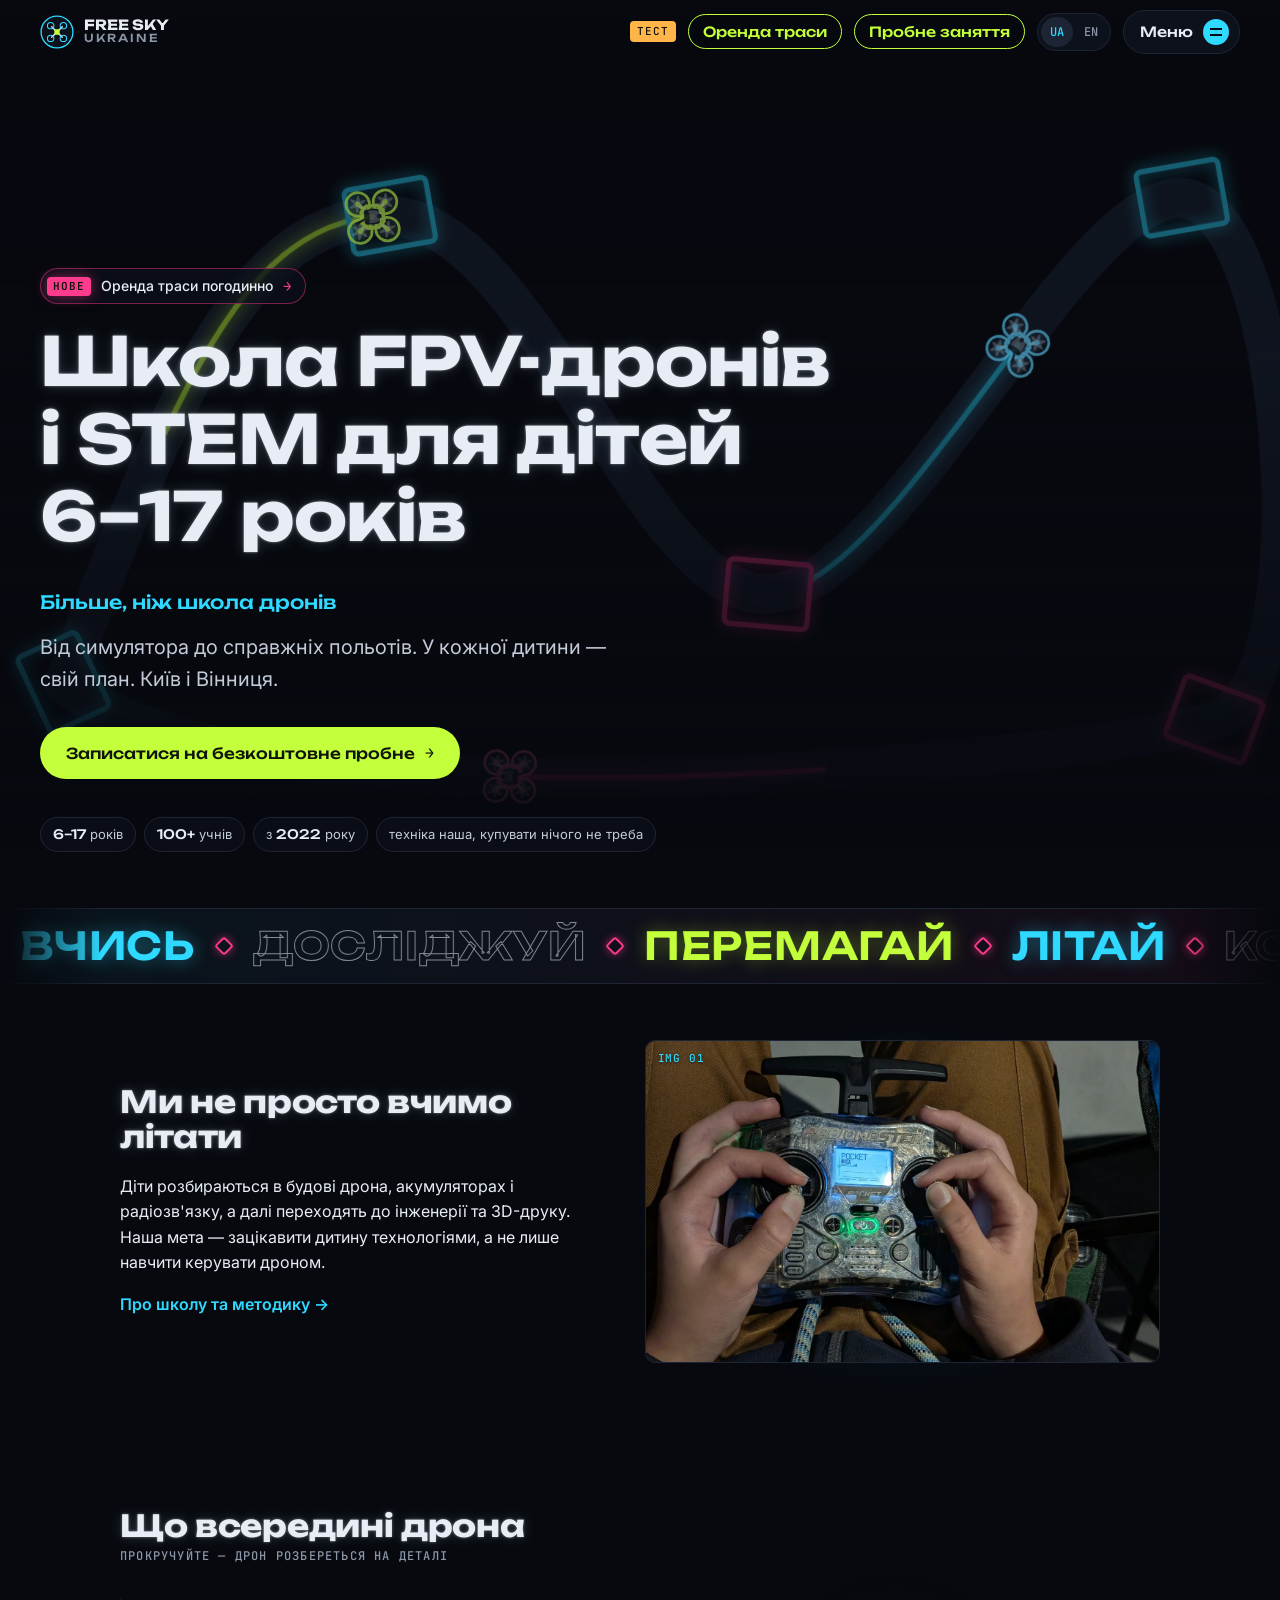
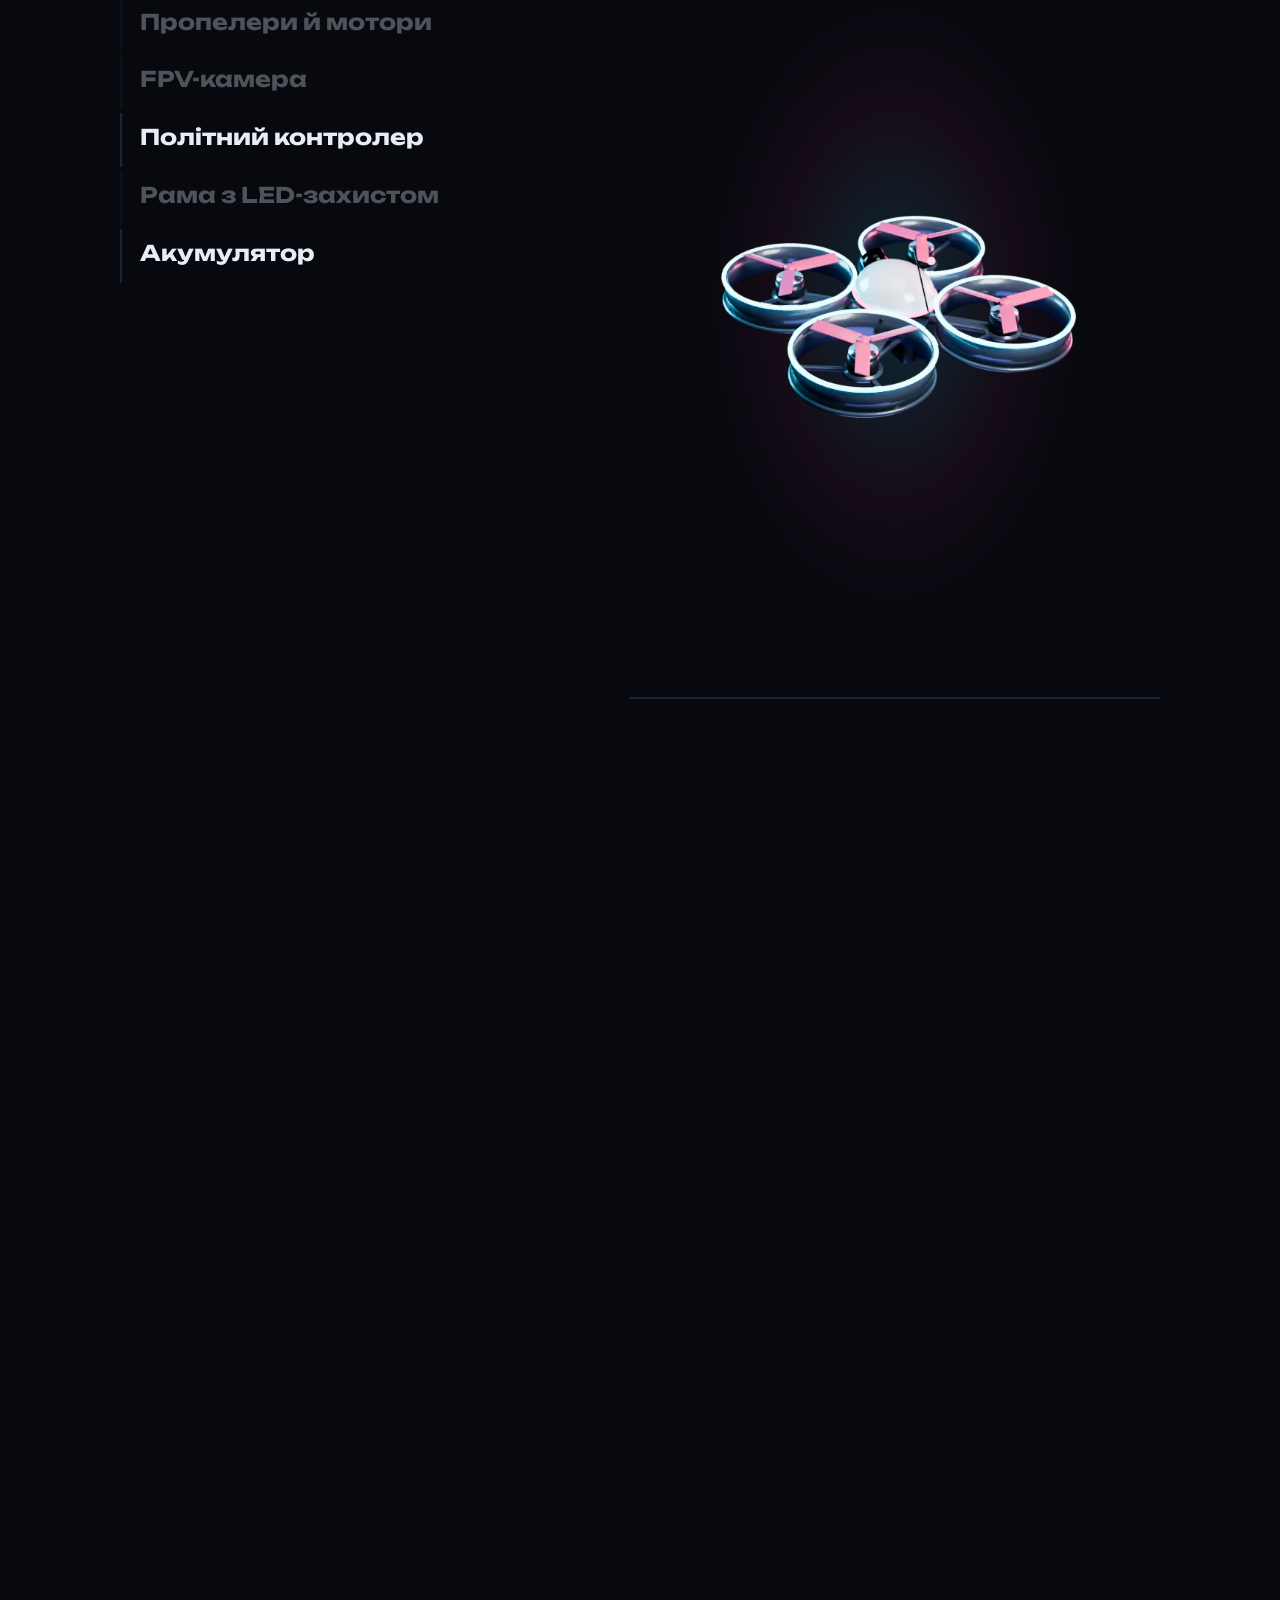
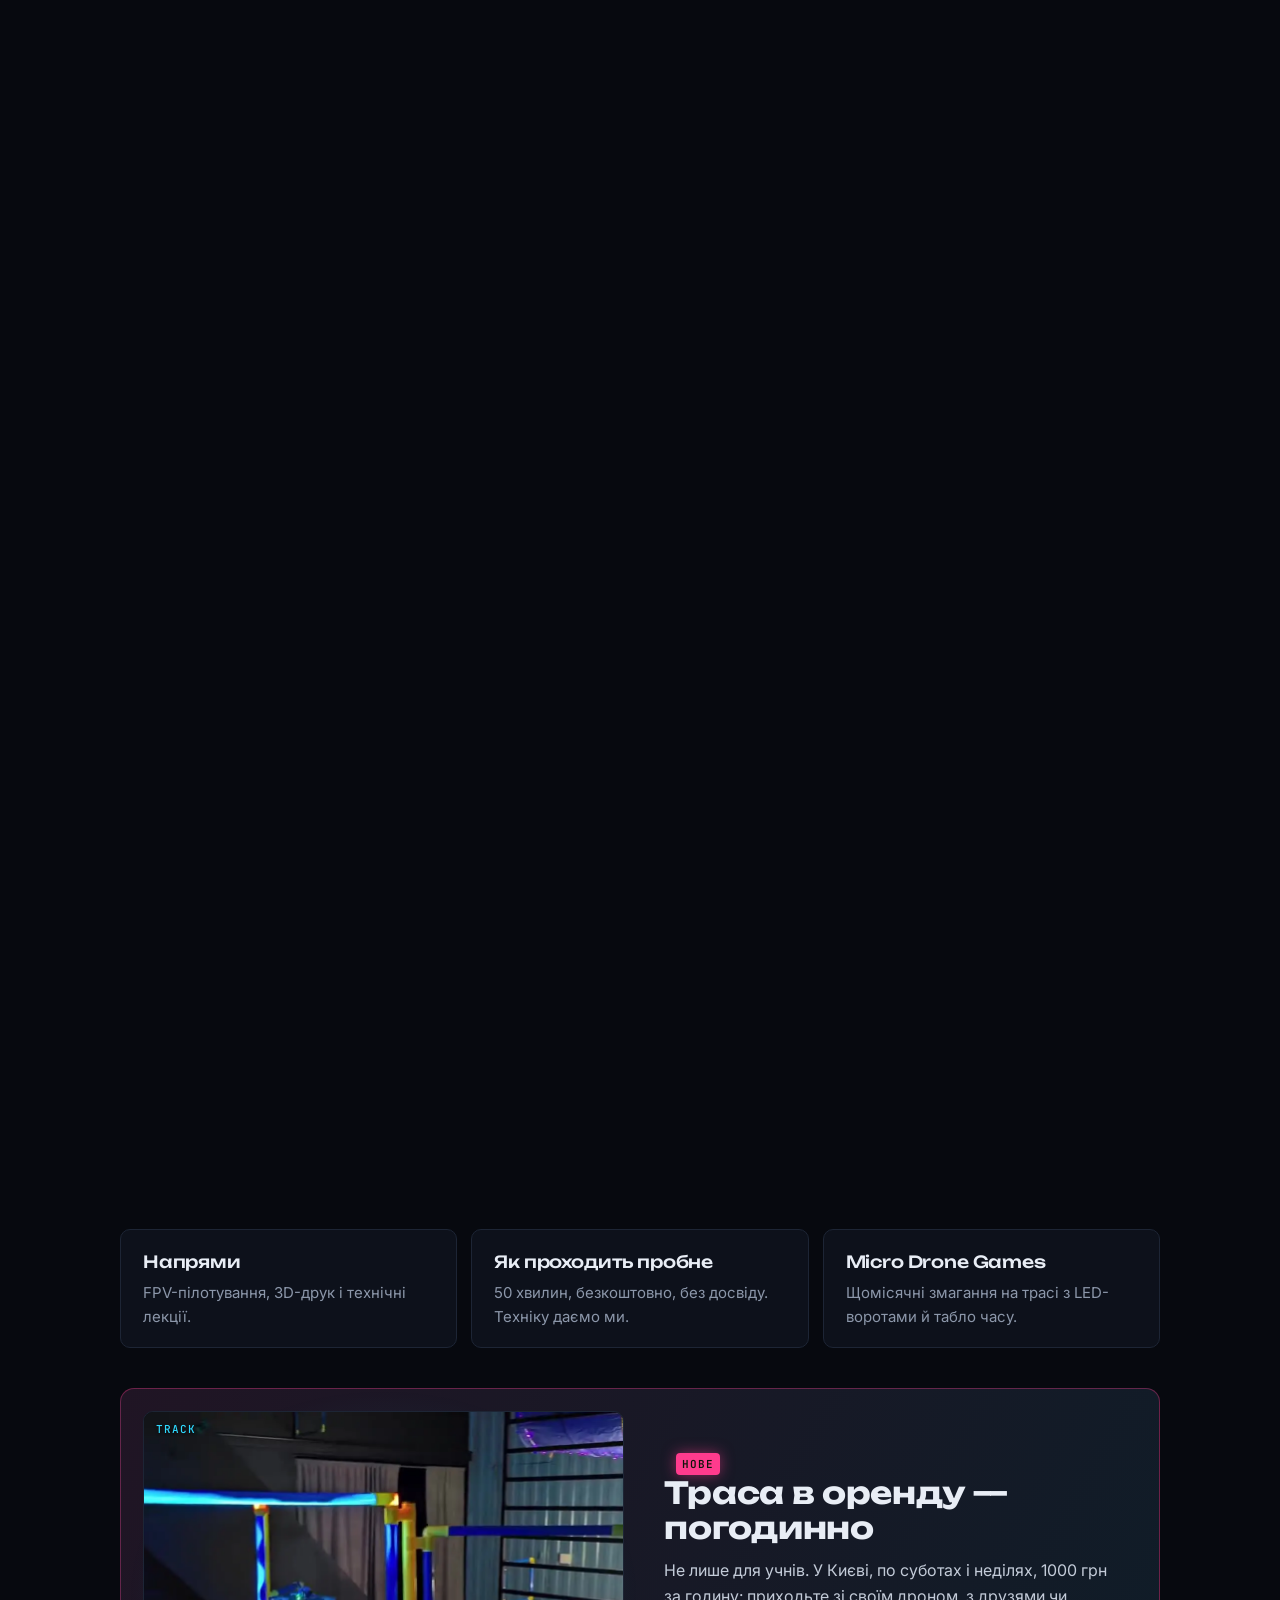
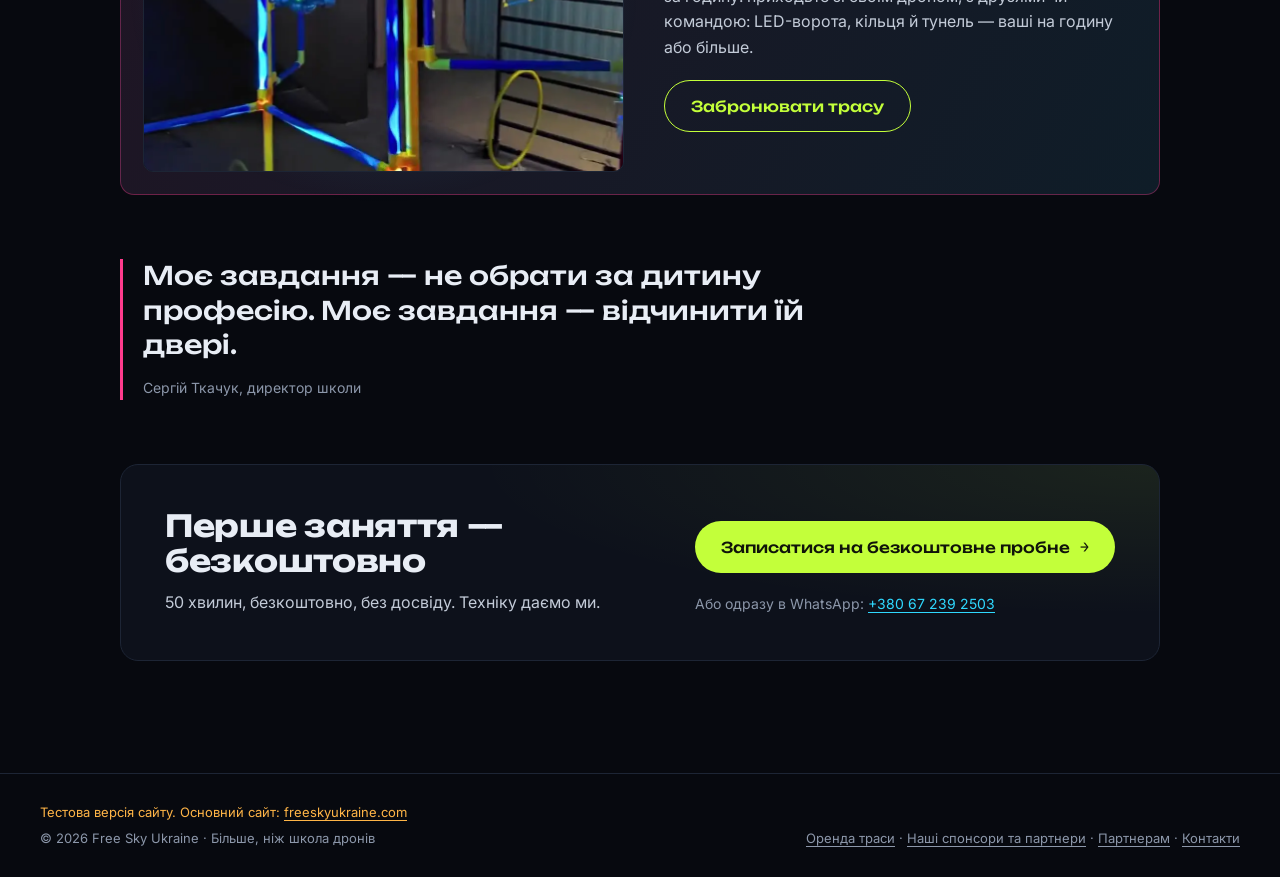
==== commit 2c9b5f13: "Тест: повернуто неонову версію + дрон з Blender, що розбирається під час прокручування, і проліт дро" ====
--- a/test/index.html
+++ b/test/index.html
@@ -6,7 +6,7 @@
   <title>[ТЕСТ] Free Sky Ukraine — школа FPV-дронів і STEM для дітей</title>
   <meta name="robots" content="noindex, nofollow">
   <meta name="description" content="Школа FPV-дронів і STEM для дітей 6–17 років. Київ і Вінниця. Перше заняття безкоштовне. Оренда траси погодинно.">
-  <meta name="theme-color" content="#b9dbff">
+  <meta name="theme-color" content="#07090f">
   <meta property="og:title" content="Free Sky Ukraine — більше, ніж школа дронів">
   <meta property="og:description" content="FPV-пілотування і 3D-друк для дітей 6–17 років. Перше заняття безкоштовне.">
   <meta property="og:type" content="website">
@@ -41,19 +41,19 @@
   <link rel="icon" href="img/logo.svg" type="image/svg+xml">
   <link rel="preconnect" href="https://fonts.googleapis.com">
   <link rel="preconnect" href="https://fonts.gstatic.com" crossorigin>
-  <link href="https://fonts.googleapis.com/css2?family=Geologica:wght@300;400;500;600&family=Sofia+Sans+Extra+Condensed:wght@700;800;900&display=swap" rel="stylesheet">
-  <link rel="stylesheet" href="css/style.css?v=test-202611150300">
+  <link href="https://fonts.googleapis.com/css2?family=Inter:wght@400;500;600&family=JetBrains+Mono:wght@500&family=Unbounded:wght@500;700&display=swap" rel="stylesheet">
+  <link rel="stylesheet" href="css/style.css?v=test-202611150400">
 </head>
 <body>
 <a class="skip" href="#app" data-i18n="skip">Перейти до змісту</a>
 
 <header class="topbar">
   <a class="logo" href="#/" aria-label="Free Sky Ukraine">
-    <svg class="logo__mark" viewBox="0 0 40 40" width="36" height="36" aria-hidden="true"><g fill="none" stroke="currentColor" stroke-width="2.6"><circle cx="11" cy="11" r="7"/><circle cx="29" cy="11" r="7"/><circle cx="11" cy="29" r="7"/><circle cx="29" cy="29" r="7"/></g><path d="M14 14l12 12M26 14L14 26" stroke="currentColor" stroke-width="3.4" stroke-linecap="round"/><rect x="16" y="16" width="8" height="8" rx="2" fill="var(--sun)"/></svg>
+    <img src="img/logo.svg" alt="" width="34" height="34">
     <span>Free Sky<b>Ukraine</b></span>
   </a>
   <a class="test-badge" href="https://freeskyukraine.com/" title="Це тестова копія. Натисніть, щоб відкрити основний сайт">ТЕСТ</a>
-  <a class="topbar__link" href="#/rent" data-i18n="cta.rent.short">Оренда траси</a>
+  <a class="topbar__rent" href="#/rent" data-i18n="cta.rent.short">Оренда траси</a>
   <a class="topbar__cta" href="#/trial" data-i18n="cta.short">Пробне заняття</a>
   <div class="lang" role="group" aria-label="Мова / Language">
     <button type="button" data-lang="uk" aria-pressed="true">UA</button>
@@ -66,6 +66,7 @@
 </header>
 
 <nav class="menu" id="menu" hidden>
+  <div class="menu__track" aria-hidden="true"></div>
   <ol class="menu__list">
     <li><a href="#/"><span data-i18n="nav.home">Головна</span></a></li>
     <li><a href="#/about"><span data-i18n="nav.about">Про школу</span></a></li>
@@ -80,134 +81,192 @@
     <li><a href="#/sponsors"><span data-i18n="nav.sponsors">Наші спонсори та партнери</span></a></li>
   </ol>
   <div class="menu__foot">
-    <a href="https://wa.me/380672392503" target="_blank" rel="noopener">WhatsApp · +380 67 239 2503</a>
+    <a href="https://wa.me/380672392503" target="_blank" rel="noopener">WhatsApp</a>
     <a href="https://www.instagram.com/freeskyukraine/" target="_blank" rel="noopener">Instagram</a>
     <a href="https://www.facebook.com/FreeSkyUkraine/" target="_blank" rel="noopener">Facebook</a>
+    <a href="https://wa.me/380672392503" target="_blank" rel="noopener">+380 67 239 2503</a>
   </div>
 </nav>
 
+<div class="wipe" aria-hidden="true"><i></i><i></i><i></i></div>
+
 <main id="app">
 
   <!-- 01 Головна -->
   <section class="view" data-view="home">
-    <div class="story">
-      <div class="stage" aria-hidden="true"><canvas id="drone"></canvas></div>
-
-      <div class="hero">
-        <div class="hero__inner">
-          <h1 data-i18n="hero.title">Школа FPV-дронів і STEM для дітей <span class="nowrap">6–17 років</span></h1>
-          <p class="hero__slogan" data-i18n="slogan">Більше, ніж школа дронів</p>
-          <p class="hero__sub" data-i18n="hero.sub">Від симулятора до справжніх польотів. У кожної дитини — свій план. Київ і Вінниця.</p>
-          <div class="hero__act">
-            <a class="btn btn--go" href="#/trial" data-i18n="cta.long">Записатися на безкоштовне пробне</a>
-            <a class="link-arrow" href="#/rent"><em class="badge-new" data-i18n="new">нове</em><span data-i18n="hero.rent">Оренда траси погодинно</span></a>
-          </div>
-          <ul class="facts">
-            <li data-i18n="fact.age"><b>6–17</b> років</li>
-            <li data-i18n="fact.kids"><b>100+</b> учнів</li>
-            <li data-i18n="fact.since">з <b>2022</b> року</li>
-            <li data-i18n="fact.gear">техніка наша, купувати нічого не треба</li>
-          </ul>
-        </div>
-      </div>
-
-      <div class="anatomy">
-        <div class="step step--intro">
+    <div class="hero">
+      <svg class="hero__track" width="800" height="500" viewBox="0 0 800 500" preserveAspectRatio="xMidYMid slice" aria-hidden="true">
+        <defs>
+          <filter id="glow" x="-50%" y="-50%" width="200%" height="200%">
+            <feGaussianBlur stdDeviation="4" result="b"/>
+            <feMerge><feMergeNode in="b"/><feMergeNode in="SourceGraphic"/></feMerge>
+          </filter>
+        </defs>
+        <defs>
+          <symbol id="whoop" viewBox="-21 -21 42 42" overflow="visible">
+            <path class="wh-frame" d="M-4 -8 L4 -8 L8 -4 L8 4 L4 8 L-4 8 L-8 4 L-8 -4Z M-10 -10 L10 10 M10 -10 L-10 10"/>
+            <g transform="translate(-10 -10)">
+              <circle r="8.6" class="wh-duct"/>
+              <g class="wh-prop"><ellipse rx="6.4" ry="1.5"/><ellipse rx="6.4" ry="1.5" transform="rotate(120)"/><ellipse rx="6.4" ry="1.5" transform="rotate(240)"/>
+                <animateTransform attributeName="transform" type="rotate" from="0" to="-360" dur="0.22s" repeatCount="indefinite"/></g>
+              <circle r="1.8" class="wh-hub"/>
+            </g>
+            <g transform="translate(10 -10)">
+              <circle r="8.6" class="wh-duct"/>
+              <g class="wh-prop"><ellipse rx="6.4" ry="1.5"/><ellipse rx="6.4" ry="1.5" transform="rotate(120)"/><ellipse rx="6.4" ry="1.5" transform="rotate(240)"/>
+                <animateTransform attributeName="transform" type="rotate" from="0" to="360" dur="0.24s" repeatCount="indefinite"/></g>
+              <circle r="1.8" class="wh-hub"/>
+            </g>
+            <g transform="translate(-10 10)">
+              <circle r="8.6" class="wh-duct"/>
+              <g class="wh-prop"><ellipse rx="6.4" ry="1.5"/><ellipse rx="6.4" ry="1.5" transform="rotate(120)"/><ellipse rx="6.4" ry="1.5" transform="rotate(240)"/>
+                <animateTransform attributeName="transform" type="rotate" from="0" to="360" dur="0.26s" repeatCount="indefinite"/></g>
+              <circle r="1.8" class="wh-hub"/>
+            </g>
+            <g transform="translate(10 10)">
+              <circle r="8.6" class="wh-duct"/>
+              <g class="wh-prop"><ellipse rx="6.4" ry="1.5"/><ellipse rx="6.4" ry="1.5" transform="rotate(120)"/><ellipse rx="6.4" ry="1.5" transform="rotate(240)"/>
+                <animateTransform attributeName="transform" type="rotate" from="0" to="-360" dur="0.28s" repeatCount="indefinite"/></g>
+              <circle r="1.8" class="wh-hub"/>
+            </g>
+            <rect x="-6" y="-5.5" width="11" height="11" rx="2" class="wh-board"/>
+            <path class="wh-canopy" d="M-3 -4.5 Q6 -5.5 7 0 Q6 5.5 -3 4.5 Q-1 0 -3 -4.5Z"/>
+            <circle cx="4.8" r="1.7" class="wh-cam"/>
+            <path class="wh-ant" d="M-5 1 L-12 4"/>
+          </symbol>
+          <path id="lap" pathLength="1000" d="M80 380 C140 220 180 120 260 120 S400 330 470 330 S640 110 700 110 S780 380 720 400 S200 470 80 380Z"/>
+        </defs>
+        <g class="track-dim">
+          <use href="#lap" class="track-line"/>
+          <use href="#lap" class="trail trail--a" filter="url(#glow)" stroke-dasharray="90 910"><animate attributeName="stroke-dashoffset" from="1000" to="0" dur="6s" begin="-0s" repeatCount="indefinite"/></use>
+          <use href="#lap" class="trail trail--b" filter="url(#glow)" stroke-dasharray="90 910"><animate attributeName="stroke-dashoffset" from="1000" to="0" dur="6s" begin="-2.6s" repeatCount="indefinite"/></use>
+          <use href="#lap" class="trail trail--c" filter="url(#glow)" stroke-dasharray="90 910"><animate attributeName="stroke-dashoffset" from="1000" to="0" dur="6s" begin="-4.4s" repeatCount="indefinite"/></use>
+          <g class="gates" filter="url(#glow)" fill="none">
+            <rect x="62" y="356" width="36" height="46" rx="3" transform="rotate(-25 80 380)"/>
+            <rect x="242" y="96" width="36" height="46" rx="3" transform="rotate(80 260 120)"/>
+            <rect x="452" y="306" width="36" height="46" rx="3" transform="rotate(95 470 330)"/>
+            <rect x="682" y="86" width="36" height="46" rx="3" transform="rotate(80 700 110)"/>
+            <rect x="702" y="376" width="36" height="46" rx="3" transform="rotate(-70 720 400)"/>
+          </g>
+        </g>
+        <use href="#whoop" class="drone drone--a" x="-16" y="-16" width="32" height="32"><animateMotion dur="6s" begin="-0.54s" repeatCount="indefinite" rotate="auto"><mpath href="#lap"/></animateMotion></use>
+        <use href="#whoop" class="drone drone--b" x="-16" y="-16" width="32" height="32"><animateMotion dur="6s" begin="-3.14s" repeatCount="indefinite" rotate="auto"><mpath href="#lap"/></animateMotion></use>
+        <use href="#whoop" class="drone drone--c" x="-16" y="-16" width="32" height="32"><animateMotion dur="6s" begin="-4.94s" repeatCount="indefinite" rotate="auto"><mpath href="#lap"/></animateMotion></use>
+      </svg>
+
+      <div class="hero__inner">
+        <a class="hero__new" href="#/rent"><b data-i18n="new">нове</b><span data-i18n="hero.rent">Оренда траси погодинно</span></a>
+        <h1 data-i18n="hero.title">Школа FPV-дронів і STEM для дітей <span class="nowrap">6–17 років</span></h1>
+        <p class="hero__slogan" data-i18n="slogan">Більше, ніж школа дронів</p>
+        <p class="hero__sub" data-i18n="hero.sub">Від симулятора до справжніх польотів. У кожної дитини — свій план. Київ і Вінниця.</p>
+        <a class="btn btn--go" href="#/trial" data-i18n="cta.long">Записатися на безкоштовне пробне</a>
+
+        <ul class="facts">
+          <li data-i18n="fact.age"><b>6–17</b> років</li>
+          <li data-i18n="fact.kids"><b>100+</b> учнів</li>
+          <li data-i18n="fact.since">з <b>2022</b> року</li>
+          <li data-i18n="fact.gear">техніка наша, купувати нічого не треба</li>
+        </ul>
+      </div>
+    </div>
+
+    <div class="ticker" aria-hidden="true">
+      <div class="ticker__track">
+        <div class="ticker__group">
+          <span data-i18n="tick.w1">Вчись</span><i></i>
+          <span data-i18n="tick.w2">Досліджуй</span><i></i>
+          <span data-i18n="tick.w3">Перемагай</span><i></i>
+          <span data-i18n="tick.w4">Літай</span><i></i>
+          <span data-i18n="tick.w5">Конструюй</span><i></i>
+          <span data-i18n="tick.w6">Друкуй у 3D</span><i></i>
+        </div>
+        <div class="ticker__group" aria-hidden="true">
+          <span data-i18n="tick.w1">Вчись</span><i></i>
+          <span data-i18n="tick.w2">Досліджуй</span><i></i>
+          <span data-i18n="tick.w3">Перемагай</span><i></i>
+          <span data-i18n="tick.w4">Літай</span><i></i>
+          <span data-i18n="tick.w5">Конструюй</span><i></i>
+          <span data-i18n="tick.w6">Друкуй у 3D</span><i></i>
+        </div>
+      </div>
+    </div>
+
+    <div class="wrap">
+      <div class="split rv">
+        <div>
           <h2 data-i18n="home.notjust">Ми не просто вчимо літати</h2>
           <p data-i18n="home.notjust.p">Діти розбираються в будові дрона, акумуляторах і радіозв'язку, а далі переходять до інженерії та 3D-друку. Наша мета — зацікавити дитину технологіями, а не лише навчити керувати дроном.</p>
           <a class="link-arrow" href="#/about" data-i18n="home.more">Про школу та методику</a>
         </div>
-        <article class="step" data-part="props">
-          <h3 data-i18n="an.props.t">Пропелери й мотори</h3>
-          <p data-i18n="an.props">Чотири мотори тримають дрон у повітрі. Перед кожним польотом перевіряємо пропелери.</p>
-        </article>
-        <article class="step" data-part="canopy">
-          <h3 data-i18n="an.cam.t">FPV-камера</h3>
-          <p data-i18n="an.cam">Картинка з камери йде в окуляри пілота: дитина бачить трасу очима дрона.</p>
-        </article>
-        <article class="step" data-part="board">
-          <h3 data-i18n="an.fc.t">Політний контролер</h3>
-          <p data-i18n="an.fc">«Мозок» дрона. Як він влаштований, розбираємо на технічних лекціях.</p>
-        </article>
-        <article class="step" data-part="frame">
-          <h3 data-i18n="an.frame.t">Рама</h3>
-          <p data-i18n="an.frame">Легка, із захистом пропелерів. Рами й деталі учні проєктують і друкують на 3D-принтерах.</p>
-        </article>
-        <article class="step" data-part="battery">
-          <h3 data-i18n="an.bat.t">Акумулятор</h3>
-          <p data-i18n="an.bat">Вчимо поводитися з акумуляторами безпечно й перевіряти їх перед стартом.</p>
-        </article>
-        <div class="step step--out">
-          <h2 data-i18n="an.out.t">Зібрали — і на трасу</h2>
+        <figure class="frame frame--wide">
+          <div class="frame__slot" data-label="IMG 01"><img src="img/photos/hands-pocket.webp" alt="Руки на пульті RadioMaster Pocket" loading="lazy" style="object-position:center 45%">
+            <span data-i18n="ph.table">Стіл з дронами, пультами й окулярами</span>
+          </div>
+        </figure>
+      </div>
+
+      <section class="xray" aria-labelledby="xray-t">
+        <div class="xray__pin">
+          <div class="xray__head">
+            <h2 id="xray-t" data-i18n="an.t">Що всередині дрона</h2>
+            <p class="xray__hint" data-i18n="an.hint">Прокручуйте — дрон розбереться на деталі</p>
+          </div>
+          <div class="xray__stage">
+            <canvas class="xray__canvas" width="720" height="720" aria-hidden="true"></canvas>
+            <img class="xray__poster" src="img/drone/m/f000.webp" alt="Мікродрон FPV, який розбирається на деталі" width="480" height="480" loading="lazy">
+            <div class="xray__bar" aria-hidden="true"><i></i></div>
+          </div>
+          <ol class="xray__parts">
+            <li data-at="0.28"><b data-i18n="an.props.t">Пропелери й мотори</b><span data-i18n="an.props">Чотири мотори тримають дрон у повітрі. Перед кожним польотом перевіряємо пропелери.</span></li>
+            <li data-at="0.42"><b data-i18n="an.cam.t">FPV-камера</b><span data-i18n="an.cam">Картинка з камери йде в окуляри пілота: дитина бачить трасу очима дрона.</span></li>
+            <li data-at="0.56"><b data-i18n="an.fc.t">Політний контролер</b><span data-i18n="an.fc">«Мозок» дрона. Як він влаштований, розбираємо на технічних лекціях.</span></li>
+            <li data-at="0.70"><b data-i18n="an.frame.t">Рама з LED-захистом</b><span data-i18n="an.frame">Легка, із захистом пропелерів. Рами й деталі учні проєктують і друкують на 3D-принтерах.</span></li>
+            <li data-at="0.84"><b data-i18n="an.bat.t">Акумулятор</b><span data-i18n="an.bat">Вчимо поводитися з акумуляторами безпечно й перевіряти їх перед стартом.</span></li>
+          </ol>
+        </div>
+      </section>
+
+      <div class="cards cards--3">
+        <a class="card rv" href="#/courses">
+          <h3 data-i18n="nav.courses">Напрями</h3>
+          <p data-i18n="home.c1">FPV-пілотування, 3D-друк і технічні лекції.</p>
+        </a>
+        <a class="card rv" href="#/trial">
+          <h3 data-i18n="home.c2.t">Як проходить пробне</h3>
           <p data-i18n="home.c2">50 хвилин, безкоштовно, без досвіду. Техніку даємо ми.</p>
+        </a>
+        <a class="card rv" href="#/races">
+          <h3>Micro Drone Games</h3>
+          <p data-i18n="home.c3">Щомісячні змагання на трасі з LED-воротами й табло часу.</p>
+        </a>
+      </div>
+
+      <a class="rent-promo rv" href="#/rent">
+        <figure class="frame"><div class="frame__slot" data-label="TRACK"><video src="img/video/gates-glow.mp4" poster="img/video/gates-glow.webp" muted autoplay loop playsinline preload="metadata" aria-label="LED-ворота траси в залі"></video></div></figure>
+        <div>
+          <span class="badge-new" data-i18n="new">нове</span>
+          <h2 data-i18n="promo.t">Траса в оренду — погодинно</h2>
+          <p data-i18n="promo.p">Не лише для учнів. У Києві, по суботах і неділях, 1000 грн за годину: приходьте зі своїм дроном, з друзями чи командою: LED-ворота, кільця й тунель — ваші на годину або більше.</p>
+          <span class="btn btn--line" data-i18n="cta.rent">Забронювати трасу</span>
+        </div>
+      </a>
+
+      <blockquote class="quote rv">
+        <p data-i18n="quote">Моє завдання — не обрати за дитину професію. Моє завдання — відчинити їй двері.</p>
+        <cite data-i18n="quote.by">Сергій Ткачук, директор школи</cite>
+      </blockquote>
+
+      <aside class="finale rv">
+        <div class="finale__text">
+          <h2 data-i18n="trial.title">Перше заняття — безкоштовно</h2>
+          <p data-i18n="home.c2">50 хвилин, безкоштовно, без досвіду. Техніку даємо ми.</p>
+        </div>
+        <div class="finale__act">
           <a class="btn btn--go" href="#/trial" data-i18n="cta.long">Записатися на безкоштовне пробне</a>
-        </div>
-      </div>
-    </div>
-
-    <div class="rows">
-      <a class="row rv" href="#/courses">
-        <h3 data-i18n="nav.courses">Напрями</h3>
-        <p data-i18n="home.c1">FPV-пілотування, 3D-друк і технічні лекції.</p>
-      </a>
-      <a class="row rv" href="#/trial">
-        <h3 data-i18n="home.c2.t">Як проходить пробне</h3>
-        <p data-i18n="home.c2">50 хвилин, безкоштовно, без досвіду. Техніку даємо ми.</p>
-      </a>
-      <a class="row rv" href="#/team">
-        <h3 data-i18n="nav.team">Команда</h3>
-        <p data-i18n="pro5">Інструктори з досвідом у FPV понад 5 років.</p>
-      </a>
-    </div>
-
-    <div class="dusk" aria-hidden="true"></div>
-
-    <div class="track night" data-night>
-      <div class="track__hero">
-        <video src="img/video/gates-glow.mp4" poster="img/video/gates-glow.webp" muted autoplay loop playsinline preload="metadata" aria-label="LED-ворота траси в залі"></video>
-        <div class="track__copy">
-          <h2>Micro Drone Games</h2>
-          <p data-i18n="home.c3">Щомісячні змагання на трасі з LED-воротами й табло часу.</p>
-          <a class="link-arrow" href="#/races" data-i18n="nav.races">Змагання</a>
-        </div>
-      </div>
-
-      <div class="reel" tabindex="0" aria-label="Фото з траси">
-        <figure class="frame"><div class="frame__slot"><img src="img/photos/track-glow.webp" alt="Траса з воротами, кільцями й тунелем у підсвітці" loading="lazy"></div></figure>
-        <figure class="frame"><div class="frame__slot"><img src="img/photos/race-1710.webp" alt="Змагання Micro Drone Games" loading="lazy" style="object-position:center 40%"></div></figure>
-        <figure class="frame"><div class="frame__slot"><video src="img/video/ring-pass.mp4" poster="img/video/ring-pass.webp" muted autoplay loop playsinline preload="metadata" aria-label="Мікродрон проходить кільце траси"></video></div></figure>
-        <figure class="frame"><div class="frame__slot"><img src="img/photos/timing-board.webp" alt="Табло з результатами заїздів" loading="lazy" style="object-position:center 25%"></div></figure>
-        <figure class="frame"><div class="frame__slot"><img src="img/photos/awards.webp" alt="Нагородження учасників змагань" loading="lazy"></div></figure>
-        <figure class="frame"><div class="frame__slot"><img src="img/photos/pilot-chairs.webp" alt="Крісла пілотів біля старту" loading="lazy" style="object-position:center 60%"></div></figure>
-      </div>
-
-      <div class="wrap">
-        <div class="rent-promo rv">
-          <div>
-            <em class="badge-new" data-i18n="new">нове</em>
-            <h2 data-i18n="promo.t">Траса в оренду — погодинно</h2>
-          </div>
-          <div>
-            <p data-i18n="promo.p">Не лише для учнів. У Києві, по суботах і неділях, 1000 грн за годину: приходьте зі своїм дроном, з друзями чи командою: LED-ворота, кільця й тунель — ваші на годину або більше.</p>
-            <a class="btn btn--line" href="#/rent" data-i18n="cta.rent">Забронювати трасу</a>
-          </div>
-        </div>
-
-        <blockquote class="quote rv">
-          <p data-i18n="quote">Моє завдання — не обрати за дитину професію. Моє завдання — відчинити їй двері.</p>
-          <cite data-i18n="quote.by">Сергій Ткачук, директор школи</cite>
-        </blockquote>
-      </div>
-    </div>
-
-    <div class="dawn" aria-hidden="true"></div>
-
-    <aside class="finale">
-      <h2 data-i18n="trial.title">Перше заняття — безкоштовно</h2>
-      <p data-i18n="trial.lead">Триває 50 хвилин. Досвід не потрібен, уся техніка наша.</p>
-      <a class="btn btn--ink" href="#/trial" data-i18n="cta.long">Записатися на безкоштовне пробне</a>
-      <p class="finale__alt"><span data-i18n="f.alt">Або одразу в WhatsApp:</span> <a href="https://wa.me/380672392503" target="_blank" rel="noopener">+380 67 239 2503</a></p>
-    </aside>
+          <p class="signup__alt"><span data-i18n="f.alt">Або одразу в WhatsApp:</span> <a href="https://wa.me/380672392503" target="_blank" rel="noopener">+380 67 239 2503</a></p>
+        </div>
+      </aside>
+    </div>
   </section>
 
   <!-- 02 Про школу -->
@@ -232,7 +291,7 @@
           <p data-i18n="method.p">Директор школи Сергій Ткачук — музикант і педагог за освітою. Він переніс у навчання дронів те, що знає кожен музикант.</p>
         </div>
         <figure class="frame">
-          <div class="frame__slot"><img src="img/photos/laptop-sim.webp" alt="Учень тренується на симуляторі" loading="lazy" style="object-position:center 40%">
+          <div class="frame__slot" data-label="IMG 02"><img src="img/photos/laptop-sim.webp" alt="Учень тренується на симуляторі" loading="lazy" style="object-position:center 40%">
             <span data-i18n="ph.hands">Руки на пульті, вид з-за плеча</span>
           </div>
         </figure>
@@ -258,10 +317,10 @@
       <p class="note rv" data-i18n="gear.note">Купувати свій дрон не потрібно.</p>
 
       <div class="gallery rv">
-        <figure class="frame"><div class="frame__slot"><video src="img/video/sim-kids.mp4" poster="img/video/sim-kids.webp" muted autoplay loop playsinline preload="metadata" aria-label="Діти тренуються на симуляторі Liftoff"></video></div></figure>
-        <figure class="frame"><div class="frame__slot"><img src="img/photos/microdrone.webp" alt="Мікродрон і пульт крупно" loading="lazy" style="object-position:center 80%"><span data-i18n="ph.micro">Мікродрон крупно</span></div></figure>
-        <figure class="frame"><div class="frame__slot"><img src="img/photos/gear-shelf.webp" alt="Окуляри Skyzone, пульти RadioMaster і мікродрони на полиці" loading="lazy" style="object-position:center 55%"></div></figure>
-        <figure class="frame"><div class="frame__slot"><img src="img/photos/printers-a.webp" alt="3D-принтери Bambu Lab X1-Carbon і P2S" loading="lazy" style="object-position:center 45%"></div></figure>
+        <figure class="frame"><div class="frame__slot" data-label="IMG 03"><video src="img/video/sim-kids.mp4" poster="img/video/sim-kids.webp" muted autoplay loop playsinline preload="metadata" aria-label="Діти тренуються на симуляторі Liftoff"></video></div></figure>
+        <figure class="frame"><div class="frame__slot" data-label="IMG 04"><img src="img/photos/microdrone.webp" alt="Мікродрон і пульт крупно" loading="lazy" style="object-position:center 80%"><span data-i18n="ph.micro">Мікродрон крупно</span></div></figure>
+        <figure class="frame"><div class="frame__slot" data-label="IMG 05"><img src="img/photos/gear-shelf.webp" alt="Окуляри Skyzone, пульти RadioMaster і мікродрони на полиці" loading="lazy" style="object-position:center 55%"></div></figure>
+        <figure class="frame"><div class="frame__slot" data-label="IMG 06"><img src="img/photos/printers-a.webp" alt="3D-принтери Bambu Lab X1-Carbon і P2S" loading="lazy" style="object-position:center 45%"></div></figure>
       </div>
 
       <a class="btn btn--go rv" href="#/trial" data-i18n="cta.long">Записатися на безкоштовне пробне</a>
@@ -277,7 +336,7 @@
 
       <div class="courses">
         <article class="course rv">
-          <figure class="frame"><div class="frame__slot"><video src="img/video/gate-fly.mp4" poster="img/video/gate-fly.webp" muted autoplay loop playsinline preload="metadata" aria-label="Мікродрон пролітає крізь LED-ворота"></video></div></figure>
+          <figure class="frame"><div class="frame__slot" data-label="FPV"><video src="img/video/gate-fly.mp4" poster="img/video/gate-fly.webp" muted autoplay loop playsinline preload="metadata" aria-label="Мікродрон пролітає крізь LED-ворота"></video></div></figure>
           <div>
             <h2 data-i18n="fpv.t">FPV-пілотування</h2>
             <p data-i18n="fpv">Від симулятора до польотів на справжніх мікродронах трасою.</p>
@@ -285,7 +344,7 @@
           </div>
         </article>
         <article class="course rv">
-          <figure class="frame"><div class="frame__slot"><img src="img/photos/printers-b.webp" alt="3D-принтери Bambu Lab у класі" loading="lazy" style="object-position:center 55%"></div></figure>
+          <figure class="frame"><div class="frame__slot" data-label="3D"><img src="img/photos/printers-b.webp" alt="3D-принтери Bambu Lab у класі" loading="lazy" style="object-position:center 55%"></div></figure>
           <div>
             <h2 data-i18n="p3d.t">3D-друк</h2>
             <p data-i18n="p3d">Проєктування, друк рам і деталей для дронів на принтерах Bambu Lab.</p>
@@ -293,7 +352,7 @@
           </div>
         </article>
         <article class="course rv">
-          <figure class="frame"><div class="frame__slot"><img src="img/photos/drone-parts.webp" alt="Розібраний FPV-дрон на столі" loading="lazy" style="object-position:center"><span data-i18n="ph.lab">Розібраний дрон на столі</span></div></figure>
+          <figure class="frame"><div class="frame__slot" data-label="LAB"><img src="img/photos/drone-parts.webp" alt="Розібраний FPV-дрон на столі" loading="lazy" style="object-position:center"><span data-i18n="ph.lab">Розібраний дрон на столі</span></div></figure>
           <div>
             <h2 data-i18n="lec.t">Технічні лекції</h2>
             <p data-i18n="lec">Будова дрона і де застосовуються дрони. Проходять у дні занять.</p>
@@ -380,7 +439,7 @@
   </section>
 
   <!-- 05 Оренда траси -->
-  <section class="view night" data-view="rent" data-night hidden>
+  <section class="view" data-view="rent" hidden>
     <div class="wrap">
       <header class="page-head">
         <h1 data-i18n="rent.title">Оренда траси погодинно</h1>
@@ -388,7 +447,7 @@
         <button class="btn btn--go" type="button" data-scroll="rent" data-i18n="cta.rent">Забронювати трасу</button>
       </header>
 
-      <figure class="frame frame--wide rent-hero rv"><div class="frame__slot"><img src="img/photos/track-glow.webp" alt="Траса з воротами, кільцями й тунелем у підсвітці" loading="lazy" style="object-position:center 60%"></div></figure>
+      <figure class="frame frame--wide rent-hero rv"><div class="frame__slot" data-label="TRACK"><img src="img/photos/track-glow.webp" alt="Траса з воротами, кільцями й тунелем у підсвітці" loading="lazy" style="object-position:center 60%"></div></figure>
 
       <div class="prices rv">
         <div class="price price--hl">
@@ -470,15 +529,15 @@
       <p class="note rv" data-i18n="rent.addr">Точну адресу залу надсилаємо після підтвердження бронювання.</p>
 
       <div class="gallery rv">
-        <figure class="frame"><div class="frame__slot"><video src="img/video/ring-pass.mp4" poster="img/video/ring-pass.webp" muted autoplay loop playsinline preload="metadata" aria-label="Мікродрон проходить кільце траси"></video></div></figure>
-        <figure class="frame"><div class="frame__slot"><img src="img/photos/pilot-chairs.webp" alt="Крісла пілотів біля старту" loading="lazy" style="object-position:center 60%"></div></figure>
-        <figure class="frame"><div class="frame__slot"><img src="img/photos/track-b.webp" alt="Ворота траси з підсвіткою" loading="lazy" style="object-position:center 55%"></div></figure>
+        <figure class="frame"><div class="frame__slot" data-label="LAP"><video src="img/video/ring-pass.mp4" poster="img/video/ring-pass.webp" muted autoplay loop playsinline preload="metadata" aria-label="Мікродрон проходить кільце траси"></video></div></figure>
+        <figure class="frame"><div class="frame__slot" data-label="START"><img src="img/photos/pilot-chairs.webp" alt="Крісла пілотів біля старту" loading="lazy" style="object-position:center 60%"></div></figure>
+        <figure class="frame"><div class="frame__slot" data-label="GATE"><img src="img/photos/track-b.webp" alt="Ворота траси з підсвіткою" loading="lazy" style="object-position:center 55%"></div></figure>
       </div>
     </div>
   </section>
 
   <!-- 06 Змагання -->
-  <section class="view night" data-view="races" data-night hidden>
+  <section class="view" data-view="races" hidden>
     <div class="wrap">
       <header class="page-head">
         <h1>Micro Drone Games</h1>
@@ -502,20 +561,20 @@
           </ul>
           <p class="meta" data-i18n="races.meta">Категорії 7–12 і 13–17 років · траса з LED-воротами · табло з часом · нагородження</p>
         </div>
-        <figure class="frame frame--tall"><div class="frame__slot"><img src="img/photos/race-1710.webp" alt="Змагання Micro Drone Games 17.10" loading="lazy" style="object-position:center 40%"><span data-i18n="ph.race">Фото зі змагань 17.10</span></div></figure>
+        <figure class="frame frame--tall"><div class="frame__slot" data-label="RACE"><img src="img/photos/race-1710.webp" alt="Змагання Micro Drone Games 17.10" loading="lazy" style="object-position:center 40%"><span data-i18n="ph.race">Фото зі змагань 17.10</span></div></figure>
       </div>
 
       <div class="gallery gallery--race rv">
-        <figure class="frame"><div class="frame__slot"><img src="img/photos/track-b.webp" alt="Ворота траси з підсвіткою" loading="lazy" style="object-position:center 55%"><span data-i18n="ph.track">Траса з LED-воротами</span></div></figure>
-        <figure class="frame"><div class="frame__slot"><img src="img/photos/awards.webp" alt="Нагородження учасників змагань" loading="lazy" style="object-position:center"><span data-i18n="ph.award">Нагородження</span></div></figure>
-        <figure class="frame"><div class="frame__slot"><img src="img/photos/timing-board.webp" alt="Табло з результатами заїздів" loading="lazy" style="object-position:center 25%"><span data-i18n="ph.board">Табло з часом</span></div></figure>
-        <figure class="frame"><div class="frame__slot"><video src="img/video/fpv-screens.mp4" poster="img/video/fpv-screens.webp" muted autoplay loop playsinline preload="metadata" aria-label="Екрани з FPV-картинкою пілотів"></video></div></figure>
+        <figure class="frame"><div class="frame__slot" data-label="LIVE 1"><img src="img/photos/track-b.webp" alt="Ворота траси з підсвіткою" loading="lazy" style="object-position:center 55%"><span data-i18n="ph.track">Траса з LED-воротами</span></div></figure>
+        <figure class="frame"><div class="frame__slot" data-label="LIVE 2"><img src="img/photos/awards.webp" alt="Нагородження учасників змагань" loading="lazy" style="object-position:center"><span data-i18n="ph.award">Нагородження</span></div></figure>
+        <figure class="frame"><div class="frame__slot" data-label="LIVE 3"><img src="img/photos/timing-board.webp" alt="Табло з результатами заїздів" loading="lazy" style="object-position:center 25%"><span data-i18n="ph.board">Табло з часом</span></div></figure>
+        <figure class="frame"><div class="frame__slot" data-label="LIVE 4"><video src="img/video/fpv-screens.mp4" poster="img/video/fpv-screens.webp" muted autoplay loop playsinline preload="metadata" aria-label="Екрани з FPV-картинкою пілотів"></video></div></figure>
       </div>
 
       <div class="gallery rv">
-        <figure class="frame"><div class="frame__slot"><video src="img/video/ring-pass.mp4" poster="img/video/ring-pass.webp" muted autoplay loop playsinline preload="metadata" aria-label="Мікродрон проходить кільце траси"></video></div></figure>
-        <figure class="frame"><div class="frame__slot"><img src="img/photos/track-glow.webp" alt="Траса з воротами, кільцями й тунелем у підсвітці" loading="lazy" style="object-position:center 60%"></div></figure>
-        <figure class="frame"><div class="frame__slot"><img src="img/photos/pilot-chairs.webp" alt="Крісла пілотів біля старту" loading="lazy" style="object-position:center 60%"></div></figure>
+        <figure class="frame"><div class="frame__slot" data-label="LIVE 5"><video src="img/video/ring-pass.mp4" poster="img/video/ring-pass.webp" muted autoplay loop playsinline preload="metadata" aria-label="Мікродрон проходить кільце траси"></video></div></figure>
+        <figure class="frame"><div class="frame__slot" data-label="LIVE 6"><img src="img/photos/track-glow.webp" alt="Траса з воротами, кільцями й тунелем у підсвітці" loading="lazy" style="object-position:center 60%"></div></figure>
+        <figure class="frame"><div class="frame__slot" data-label="LIVE 7"><img src="img/photos/pilot-chairs.webp" alt="Крісла пілотів біля старту" loading="lazy" style="object-position:center 60%"></div></figure>
       </div>
 
       <div class="next rv">
@@ -534,7 +593,7 @@
       </header>
 
       <article class="lead-person rv">
-        <figure class="frame frame--tall"><div class="frame__slot"><img src="img/photos/team-serhii.webp?v=1" alt="Сергій Ткачук, директор та інструктор" loading="lazy" style="object-position:center 25%"></div></figure>
+        <figure class="frame frame--tall"><div class="frame__slot" data-label="CREW 01"><img src="img/photos/team-serhii.webp?v=1" alt="Сергій Ткачук, директор та інструктор" loading="lazy" style="object-position:center 25%"></div></figure>
         <div>
           <h2 data-i18n="serhii">Сергій Ткачук</h2>
           <p class="meta" data-i18n="serhii.role">Директор та інструктор</p>
@@ -545,27 +604,27 @@
 
       <div class="crew rv">
         <div class="member">
-          <figure class="frame"><div class="frame__slot"><img src="img/photos/team-ivan.webp?v=2" alt="Іван, інструктор" loading="lazy" style="object-position:center 30%"></div></figure>
+          <figure class="frame"><div class="frame__slot" data-label="CREW 02"><img src="img/photos/team-ivan.webp?v=2" alt="Іван, інструктор" loading="lazy" style="object-position:center 30%"></div></figure>
           <h3 data-i18n="ivan">Іван</h3><p class="meta" data-i18n="instr">Інструктор</p><p data-i18n="exp.ivan">Досвід: 5 років польотів</p>
         </div>
         <div class="member">
-          <figure class="frame"><div class="frame__slot"><img src="img/photos/team-illia.webp?v=2" alt="Ілля, інструктор" loading="lazy" style="object-position:center 30%"></div></figure>
+          <figure class="frame"><div class="frame__slot" data-label="CREW 03"><img src="img/photos/team-illia.webp?v=2" alt="Ілля, інструктор" loading="lazy" style="object-position:center 30%"></div></figure>
           <h3 data-i18n="illia">Ілля</h3><p class="meta" data-i18n="instr">Інструктор</p><p data-i18n="exp.illia">Досвід: 2 роки польотів</p>
         </div>
         <div class="member">
-          <figure class="frame"><div class="frame__slot"><img src="img/photos/team-3d.webp?v=1" alt="Сергій, інструктор з 3D-друку" loading="lazy" style="object-position:center 30%"></div></figure>
+          <figure class="frame"><div class="frame__slot" data-label="CREW 04"><img src="img/photos/team-3d.webp?v=1" alt="Сергій, інструктор з 3D-друку" loading="lazy" style="object-position:center 30%"></div></figure>
           <h3 data-i18n="serhii.3d">Сергій</h3><p class="meta" data-i18n="instr.3d">Інструктор з 3D-друку</p>
         </div>
         <div class="member">
-          <figure class="frame"><div class="frame__slot"><span data-i18n="ph.photo">Фото <span class="tbd">уточнити</span></span></div></figure>
+          <figure class="frame"><div class="frame__slot" data-label="CREW 05"><span data-i18n="ph.photo">Фото <span class="tbd">уточнити</span></span></div></figure>
           <h3 data-i18n="volodia">Володимир</h3><p class="meta" data-i18n="instr.vin">Інструктор у Вінниці</p>
         </div>
         <div class="member">
-          <figure class="frame"><div class="frame__slot"><img src="img/photos/team-anna.webp?v=2" alt="Анна, PR-менеджер" loading="lazy" style="object-position:center 30%"></div></figure>
+          <figure class="frame"><div class="frame__slot" data-label="CREW 06"><img src="img/photos/team-anna.webp?v=2" alt="Анна, PR-менеджер" loading="lazy" style="object-position:center 30%"></div></figure>
           <h3 data-i18n="anna">Анна</h3><p class="meta" data-i18n="pr">PR-менеджер</p>
         </div>
         <div class="member">
-          <figure class="frame"><div class="frame__slot"><img src="img/photos/team-engineer.webp?v=1" alt="Володимир, інженер" loading="lazy" style="object-position:center 30%"></div></figure>
+          <figure class="frame"><div class="frame__slot" data-label="CREW 07"><img src="img/photos/team-engineer.webp?v=1" alt="Володимир, інженер" loading="lazy" style="object-position:center 30%"></div></figure>
           <h3 data-i18n="volodymyr">Володимир</h3><p class="meta" data-i18n="eng">Інженер</p><p data-i18n="eng.p">Розробив систему фіксації часу на наших змаганнях</p>
         </div>
       </div>
@@ -622,16 +681,16 @@
       </ul>
 
       <div class="gallery rv">
-        <figure class="frame"><div class="frame__slot"><img src="img/photos/tech-explorers.webp" alt="Банер Tech Explorers by Dignitas у навчальному залі" loading="lazy" style="object-position:center 45%"></div><figcaption data-i18n="pp1">Лого партнера в навчальному залі</figcaption></figure>
-        <figure class="frame"><div class="frame__slot"><img src="img/photos/flags-wide.webp" alt="Прапори Free Sky біля траси" loading="lazy" style="object-position:center 55%"></div><figcaption data-i18n="pp2">Прапори біля траси, де може бути ваш бренд</figcaption></figure>
-        <figure class="frame"><div class="frame__slot"><img src="img/photos/race-screens.webp" alt="Екрани з FPV-картинкою на змаганнях" loading="lazy" style="object-position:center 45%"></div><figcaption data-i18n="pp3">Змагання, які дивляться батьки й глядачі</figcaption></figure>
+        <figure class="frame"><div class="frame__slot" data-label="HUB"><img src="img/photos/tech-explorers.webp" alt="Банер Tech Explorers by Dignitas у навчальному залі" loading="lazy" style="object-position:center 45%"></div><figcaption data-i18n="pp1">Лого партнера в навчальному залі</figcaption></figure>
+        <figure class="frame"><div class="frame__slot" data-label="BRAND"><img src="img/photos/flags-wide.webp" alt="Прапори Free Sky біля траси" loading="lazy" style="object-position:center 55%"></div><figcaption data-i18n="pp2">Прапори біля траси, де може бути ваш бренд</figcaption></figure>
+        <figure class="frame"><div class="frame__slot" data-label="LIVE"><img src="img/photos/race-screens.webp" alt="Екрани з FPV-картинкою на змаганнях" loading="lazy" style="object-position:center 45%"></div><figcaption data-i18n="pp3">Змагання, які дивляться батьки й глядачі</figcaption></figure>
       </div>
 
       <h2 class="rv" data-i18n="fmt.t">Формати співпраці</h2>
       <div class="cards cards--3">
-        <div class="card rv"><h3>Classroom Hub</h3><p data-i18n="fmt1">Базова техніка для класу.</p></div>
-        <div class="card rv"><h3>Tournament Sponsor</h3><p data-i18n="fmt2">Техніка або призи для змагань.</p></div>
-        <div class="card rv"><h3>R&amp;D Partnership</h3><p data-i18n="fmt3">Тестування нової техніки.</p></div>
+        <div class="card rv"><span class="card__num">A</span><h3>Classroom Hub</h3><p data-i18n="fmt1">Базова техніка для класу.</p></div>
+        <div class="card rv"><span class="card__num">B</span><h3>Tournament Sponsor</h3><p data-i18n="fmt2">Техніка або призи для змагань.</p></div>
+        <div class="card rv"><span class="card__num">C</span><h3>R&amp;D Partnership</h3><p data-i18n="fmt3">Тестування нової техніки.</p></div>
       </div>
 
       <h2 class="rv" data-i18n="partners.cta">Написати про партнерство</h2>
@@ -663,9 +722,9 @@
 
       <h2 class="rv" data-i18n="cl.t">Так виглядає заняття</h2>
       <div class="gallery rv">
-        <figure class="frame"><div class="frame__slot"><video src="img/video/gates-glow.mp4" poster="img/video/gates-glow.webp" muted autoplay loop playsinline preload="metadata" aria-label="LED-ворота траси в залі"></video></div></figure>
-        <figure class="frame"><div class="frame__slot"><video src="img/video/sim-kids.mp4" poster="img/video/sim-kids.webp" muted autoplay loop playsinline preload="metadata" aria-label="Двоє дітей літають на симуляторах"></video></div></figure>
-        <figure class="frame"><div class="frame__slot"><video src="img/video/whoop-hover.mp4" poster="img/video/whoop-hover.webp" muted autoplay loop playsinline preload="metadata" aria-label="Мікродрон висить над підлогою залу"></video></div></figure>
+        <figure class="frame"><div class="frame__slot" data-label="GATE"><video src="img/video/gates-glow.mp4" poster="img/video/gates-glow.webp" muted autoplay loop playsinline preload="metadata" aria-label="LED-ворота траси в залі"></video></div></figure>
+        <figure class="frame"><div class="frame__slot" data-label="SIM"><video src="img/video/sim-kids.mp4" poster="img/video/sim-kids.webp" muted autoplay loop playsinline preload="metadata" aria-label="Двоє дітей літають на симуляторах"></video></div></figure>
+        <figure class="frame"><div class="frame__slot" data-label="WHOOP"><video src="img/video/whoop-hover.mp4" poster="img/video/whoop-hover.webp" muted autoplay loop playsinline preload="metadata" aria-label="Мікродрон висить над підлогою залу"></video></div></figure>
       </div>
 
       <div class="places rv">
@@ -694,7 +753,7 @@
 
       <div class="sponsors">
         <article class="sponsor rv">
-          <figure class="frame"><div class="frame__slot frame__slot--logo"><img src="img/photos/dignitas.png" alt="Dignitas Ukraine" loading="lazy"></div></figure>
+          <figure class="frame"><div class="frame__slot frame__slot--logo" data-label="LOGO"><img src="img/photos/dignitas.png" alt="Dignitas Ukraine" loading="lazy"></div></figure>
           <div>
             <p class="tagline">#DignitasUkraine · #TechExplorers</p>
             <h2>Dignitas Ukraine</h2>
@@ -703,7 +762,7 @@
         </article>
 
         <article class="sponsor rv">
-          <figure class="frame"><div class="frame__slot"><span data-i18n="sp.100.logo">Логотип фонду</span></div></figure>
+          <figure class="frame"><div class="frame__slot" data-label="LOGO"><span data-i18n="sp.100.logo">Логотип фонду</span></div></figure>
           <div>
             <p class="tagline" data-i18n="sp.fund">Благодійний фонд</p>
             <h2 data-i18n="sp.100">Фонд «100%» <span class="tbd">уточнити повну назву</span></h2>
@@ -712,7 +771,7 @@
         </article>
 
         <article class="sponsor rv">
-          <figure class="frame"><div class="frame__slot"><span data-i18n="sp.other.logo">Логотип партнера</span></div></figure>
+          <figure class="frame"><div class="frame__slot" data-label="LOGO"><span data-i18n="sp.other.logo">Логотип партнера</span></div></figure>
           <div>
             <p class="tagline" data-i18n="sp.other.tag">Партнер</p>
             <h2 data-i18n="sp.other"><span class="tbd">назва партнера</span></h2>
@@ -722,6 +781,7 @@
       </div>
 
       <a class="card card--join rv" href="#/partners">
+        <span class="card__num">+</span>
         <h3 data-i18n="sp.join.t">Тут може бути ваш логотип</h3>
         <p data-i18n="sp.join">Дізнайтеся, як стати партнером школи і що ми можемо запропонувати.</p>
       </a>
@@ -735,17 +795,12 @@
 <a class="sticky-cta" href="#/trial" data-i18n="cta.sticky">Записатися на пробне</a>
 
 <footer class="footer">
-  <p class="footer__big" data-i18n="slogan">Більше, ніж школа дронів</p>
-  <div class="footer__cols">
-    <p><a href="#/trial" data-i18n="nav.trial">Пробне, розклад і ціни</a><a href="#/rent" data-i18n="nav.rent">Оренда траси</a><a href="#/faq" data-i18n="nav.faq">Питання батьків</a></p>
-    <p><a href="#/sponsors" data-i18n="nav.sponsors">Наші спонсори та партнери</a><a href="#/partners" data-i18n="nav.partners">Партнерам</a><a href="#/contacts" data-i18n="nav.contacts">Контакти</a></p>
-    <p><a href="https://wa.me/380672392503" target="_blank" rel="noopener">WhatsApp · +380 67 239 2503</a><a href="https://www.instagram.com/freeskyukraine/" target="_blank" rel="noopener">Instagram</a><a href="https://t.me/FreeSkyUkraine" target="_blank" rel="noopener">Telegram</a></p>
-  </div>
   <p class="footer__test">Тестова версія сайту. Основний сайт: <a href="https://freeskyukraine.com/">freeskyukraine.com</a></p>
-  <p class="footer__copy">© <span id="year">2026</span> Free Sky Ukraine</p>
+  <p>© <span id="year">2026</span> Free Sky Ukraine · <span data-i18n="slogan">Більше, ніж школа дронів</span></p>
+  <p><a href="#/rent" data-i18n="nav.rent">Оренда траси</a> · <a href="#/sponsors" data-i18n="nav.sponsors">Наші спонсори та партнери</a> · <a href="#/partners" data-i18n="nav.partners">Партнерам</a> · <a href="#/contacts" data-i18n="nav.contacts">Контакти</a></p>
 </footer>
 
-<script src="js/i18n.js?v=test-202611150300"></script>
-<script src="js/app.js?v=test-202611150300"></script>
+<script src="js/i18n.js?v=test-202611150400"></script>
+<script src="js/app.js?v=test-202611150400"></script>
 </body>
 </html>
--- a/test/css/style.css
+++ b/test/css/style.css
@@ -1,589 +1,948 @@
-/* Free Sky Ukraine — «день у небі, вечір на трасі»
-   День (школа): блакитне небо, темно-синє чорнило, сонячно-жовта дія.
-   Ніч (траса): темний зал, світло LED-воріт — тільки там, де є справжня траса. */
+/* Free Sky Ukraine */
 
 :root {
-  --sky: #b9dbff;
-  --sky-hi: #dfeeff;
-  --paper: #f4f9ff;
-  --navy: #0a1b44;
-  --night: #050a20;
-  --night-2: #0d1536;
-  --sun: #ffd21f;
-  --sun-deep: #f5b800;
-  --led: #46e2ff;
-  --rose: #d4175a;
-
-  --bg: var(--sky);
-  --surface: var(--paper);
-  --ink: var(--navy);
-  --dim: #3f5280;
-  --line: rgba(10, 27, 68, .16);
-  --shadow: 0 22px 44px -22px rgba(10, 27, 68, .5);
-
-  --pad: clamp(18px, 4.5vw, 56px);
-  --r: 18px;
-  --out: cubic-bezier(.16, 1, .3, 1);
-  --display: "Sofia Sans Extra Condensed", "Arial Narrow", sans-serif;
-  --text: "Geologica", system-ui, sans-serif;
-}
-
-.night {
-  --bg: var(--night);
-  --surface: var(--night-2);
-  --ink: #eef3ff;
-  --dim: #a3b3d8;
-  --line: rgba(238, 243, 255, .15);
-  --shadow: 0 24px 50px -20px rgba(0, 0, 0, .8);
-  background: var(--bg); color: var(--ink);
+  --bg: #07090f;
+  --bg-2: #0d111b;
+  --line: #1d2535;
+  --text: #e8edf5;
+  --dim: #8c97aa;
+  --led: #2fd9ff;     /* ворота траси */
+  --led-2: #ff3b8d;   /* шлейф */
+  --go: #c3ff3a;      /* кнопка запису */
+  --r: 10px;
+  --pad: clamp(16px, 4vw, 40px);
+  --ease: cubic-bezier(.2, .7, .1, 1);
+  --head: "Unbounded", "Inter", sans-serif;
+  --mono: "JetBrains Mono", ui-monospace, monospace;
 }
 
 *, *::before, *::after { box-sizing: border-box; }
 
-html { -webkit-text-size-adjust: 100%; -webkit-tap-highlight-color: transparent; scrollbar-color: var(--navy) transparent; }
+html { -webkit-text-size-adjust: 100%; }
 body {
-  margin: 0; background: var(--sky); color: var(--ink);
-  font: 350 17px/1.55 var(--text);
-  overflow-x: clip; -webkit-font-smoothing: antialiased;
-  transition: background-color .5s ease;
-}
-body.is-night { background: var(--night); }
+  margin: 0;
+  background: var(--bg);
+  color: var(--text);
+  font: 400 16px/1.6 "Inter", system-ui, sans-serif;
+  overflow-x: hidden;
+}
 body.no-scroll { overflow: hidden; }
 
-img, video { max-width: 100%; display: block; }
-a { color: inherit; text-decoration-thickness: 1.5px; text-underline-offset: 4px; }
-h1, h2 { font-family: var(--display); font-weight: 900; text-transform: uppercase; line-height: .9; margin: 0 0 .35em; letter-spacing: .004em; text-wrap: balance; }
-h1 { font-size: clamp(3.3rem, 13.5vw, 6rem); }
-h2 { font-size: clamp(2.3rem, 7.4vw, 3.7rem); font-weight: 800; }
-h3 { font: 600 1.2rem/1.25 var(--text); margin: 0 0 .4em; }
+img { max-width: 100%; display: block; }
+a { color: var(--led); text-underline-offset: 3px; }
+h1, h2, h3 { font-family: var(--head); font-weight: 700; line-height: 1.15; margin: 0 0 .6em; letter-spacing: -.01em; }
+h1 { font-size: clamp(1.9rem, 6.2vw, 3.6rem); }
+h2 { font-size: clamp(1.3rem, 3.4vw, 1.9rem); }
+h3 { font-size: 1.05rem; font-weight: 500; }
 p { margin: 0 0 1em; }
-b, strong { font-weight: 600; }
 .nowrap { white-space: nowrap; }
-.vh { position: absolute; width: 1px; height: 1px; overflow: hidden; clip: rect(0 0 0 0); white-space: nowrap; }
-
-::selection { background: var(--sun); color: var(--navy); }
-:focus-visible { outline: 3px solid var(--ink); outline-offset: 3px; border-radius: 4px; }
-input, textarea { caret-color: var(--sun-deep); }
-
-.skip { position: fixed; left: 12px; top: -80px; z-index: 60; padding: 12px 18px; border-radius: 12px; background: var(--navy); color: #fff; text-decoration: none; transition: top .2s; }
-.skip:focus { top: 12px; }
-
-/* ---------- верхня панель ---------- */
+
+:focus-visible { outline: 2px solid var(--led); outline-offset: 3px; }
+
+/* --- верхня панель --- */
 
 .topbar {
-  position: fixed; inset: 0 0 auto 0; z-index: 40;
+  position: fixed; inset: 0 0 auto 0; z-index: 30;
+  display: flex; align-items: center; gap: 12px;
+  height: 64px; padding: 0 var(--pad);
+  background: linear-gradient(var(--bg) 30%, transparent);
+  border-bottom: 1px solid transparent;
+  transition: background-color .25s ease, border-color .25s ease;
+}
+.topbar.scrolled { background: var(--bg); border-bottom-color: var(--line); }
+.logo { display: flex; align-items: center; gap: 10px; color: var(--text); text-decoration: none; margin-right: auto; }
+.logo span { font: 700 14px/1.05 var(--head); text-transform: uppercase; white-space: nowrap; }
+.logo b { display: block; font-weight: 500; color: var(--dim); font-size: 11px; letter-spacing: .18em; }
+
+.topbar__cta {
+  display: none;
+  font: 500 14px var(--head); color: var(--go); text-decoration: none;
+  padding: 8px 14px; border: 1px solid currentColor; border-radius: 99px;
+}
+.topbar__cta:hover { background: var(--go); color: #10140a; }
+
+.menu-btn {
   display: flex; align-items: center; gap: 10px;
-  height: 68px; padding: 0 var(--pad);
-  color: var(--navy);
-  transition: color .35s ease;
-}
-.topbar::before {
-  content: ""; position: absolute; inset: 0; z-index: -1;
-  background: var(--sky); border-bottom: 1px solid rgba(10, 27, 68, .14);
-  opacity: 0; transition: opacity .3s ease, background-color .35s ease;
-}
-.topbar.scrolled::before { opacity: 1; }
-.is-dark-top .topbar { color: #eef3ff; }
-.is-dark-top .topbar::before { background: var(--night); border-bottom-color: rgba(238, 243, 255, .14); }
-.menu-open .topbar { color: var(--navy); }
-.menu-open .topbar::before { opacity: 0; }
-
-.logo { display: flex; align-items: center; gap: 10px; color: inherit; text-decoration: none; margin-right: auto; }
-.logo span { font: 900 24px/.82 var(--display); text-transform: uppercase; letter-spacing: .02em; white-space: nowrap; }
-.logo b { display: block; font-weight: 700; font-size: 15px; letter-spacing: .3em; opacity: .7; }
-
-.test-badge { font: 600 11px/1 var(--text); letter-spacing: .08em; text-decoration: none; color: var(--navy); background: #ff9d2e; padding: 5px 8px; border-radius: 6px; }
-
-.topbar__link, .topbar__cta { display: none; font: 500 15px var(--text); text-decoration: none; white-space: nowrap; padding: 10px 16px; border-radius: 99px; }
-.topbar__link:hover { text-decoration: underline; }
-.topbar__cta { background: var(--sun); color: var(--navy); transition: transform .2s var(--out); }
-.topbar__cta:hover { transform: translateY(-2px); }
-@media (min-width: 900px) { .topbar__link, .topbar__cta { display: inline-block; } }
-
-.lang { display: flex; gap: 2px; }
+  background: var(--bg-2); color: var(--text);
+  border: 1px solid var(--line); border-radius: 99px;
+  padding: 8px 10px 8px 16px; font: 500 14px var(--head);
+  cursor: pointer;
+}
+.menu-btn__icon { position: relative; width: 26px; height: 26px; border-radius: 50%; background: var(--led); }
+.menu-btn__icon i {
+  position: absolute; left: 7px; width: 12px; height: 2px; background: var(--bg);
+  transition: transform .35s var(--ease), top .35s var(--ease);
+}
+.menu-btn__icon i:first-child { top: 9px; }
+.menu-btn__icon i:last-child { top: 15px; }
+.menu-btn[aria-expanded="true"] .menu-btn__icon i:first-child { top: 12px; transform: rotate(45deg); }
+.menu-btn[aria-expanded="true"] .menu-btn__icon i:last-child { top: 12px; transform: rotate(-45deg); }
+
+@media (min-width: 720px) {
+  .topbar__cta { display: inline-block; }
+}
+@media (max-width: 340px) {
+  .logo span { display: none; }
+}
+
+.lang {
+  display: flex; padding: 3px; gap: 2px;
+  border: 1px solid var(--line); border-radius: 99px; background: var(--bg-2);
+}
 .lang button {
-  font: 500 13px var(--text); color: inherit; background: none; border: 0; border-radius: 99px;
-  min-width: 38px; min-height: 38px; cursor: pointer; opacity: .72; touch-action: manipulation;
-}
-.lang button:hover { opacity: 1; }
-.lang button[aria-pressed="true"] { opacity: 1; text-decoration: underline; text-decoration-thickness: 2px; text-underline-offset: 5px; }
-
-.menu-btn {
-  display: flex; align-items: center; gap: 10px; cursor: pointer; touch-action: manipulation;
-  background: var(--navy); color: #fff; border: 0; border-radius: 99px;
-  padding: 0 8px 0 18px; height: 46px; font: 500 15px var(--text);
-  transition: transform .2s var(--out), background-color .35s, color .35s;
-}
-.menu-btn:active { transform: scale(.96); }
-.is-dark-top .menu-btn { background: #eef3ff; color: var(--night); }
-.menu-open .menu-btn { background: var(--navy); color: #fff; }
-.menu-btn__icon { position: relative; width: 30px; height: 30px; border-radius: 50%; background: var(--sun); }
-.menu-btn__icon i { position: absolute; left: 8px; top: 14px; width: 14px; height: 2px; background: var(--navy); transition: transform .4s var(--out); }
-.menu-btn__icon i:first-child { transform: translateY(-3px); }
-.menu-btn__icon i:last-child { transform: translateY(3px); }
-.menu-btn[aria-expanded="true"] .menu-btn__icon i:first-child { transform: rotate(45deg); }
-.menu-btn[aria-expanded="true"] .menu-btn__icon i:last-child { transform: rotate(-45deg); }
-
-@media (max-width: 719px) {
-  .topbar { height: 60px; gap: 6px; }
-  .logo__mark { width: 30px; height: 30px; }
-  .logo span { font-size: 20px; }
-  .logo b { font-size: 12.5px; }
-  .menu-btn { padding: 0 7px; height: 44px; }
-  .menu-btn__label { position: absolute; width: 1px; height: 1px; overflow: hidden; clip: rect(0 0 0 0); }
-}
-@media (max-width: 360px) { .test-badge { display: none; } }
-
-/* ---------- меню: жовте поле сонця ---------- */
+  font: 500 12px var(--mono); color: var(--dim); background: none;
+  border: 0; border-radius: 99px; padding: 7px 9px; cursor: pointer;
+  transition: color .2s, background .2s;
+}
+.lang button:hover { color: var(--text); }
+.lang button[aria-pressed="true"] { background: var(--line); color: var(--led); }
+
+/* --- меню --- */
 
 .menu {
-  position: fixed; inset: 0; z-index: 35;
-  display: flex; flex-direction: column; justify-content: flex-end; gap: 28px;
-  padding: 84px var(--pad) calc(28px + env(safe-area-inset-bottom));
-  background: var(--sun); color: var(--navy);
-  clip-path: circle(0 at calc(100% - 44px) 30px);
-  transition: clip-path .7s var(--out), visibility 0s .7s;
-  overflow-y: auto; overscroll-behavior: contain;
+  position: fixed; inset: 0; z-index: 25;
+  display: flex; flex-direction: column; justify-content: center;
+  padding: 80px var(--pad) 32px;
+  background: var(--bg);
+  clip-path: circle(0 at calc(100% - 44px) 32px);
+  transition: clip-path .6s var(--ease);
+  overflow-y: auto;
 }
 .menu[hidden] { display: flex; visibility: hidden; }
-.menu.is-open { clip-path: circle(150% at calc(100% - 44px) 30px); visibility: visible; transition: clip-path .7s var(--out); }
-
-.menu__list { list-style: none; margin: 0; padding: 0; }
-.menu__list li { opacity: 0; transform: translateY(26px); transition: opacity .3s, transform .6s var(--out); break-inside: avoid; }
-.menu.is-open .menu__list li { opacity: 1; transform: none; transition-delay: calc(.08s + var(--i, 0) * 28ms); }
+.menu.is-open { clip-path: circle(150% at calc(100% - 44px) 32px); visibility: visible; }
+
+.menu__track {
+  position: absolute; left: 0; right: 0; top: 50%; height: 1px;
+  background: linear-gradient(90deg, transparent, var(--led) 40%, var(--led-2) 60%, transparent);
+  opacity: .25; pointer-events: none;
+}
+
+.menu__list { list-style: none; margin: 0; padding: 0; max-width: 760px; }
+.menu__list li {
+  opacity: 0; transform: translateX(-24px);
+  transition: opacity .4s, transform .5s var(--ease);
+}
+.menu.is-open .menu__list li { opacity: 1; transform: none; }
+.menu.is-open .menu__list li:nth-child(1) { transition-delay: .12s; }
+.menu.is-open .menu__list li:nth-child(2) { transition-delay: .16s; }
+.menu.is-open .menu__list li:nth-child(3) { transition-delay: .20s; }
+.menu.is-open .menu__list li:nth-child(4) { transition-delay: .24s; }
+.menu.is-open .menu__list li:nth-child(5) { transition-delay: .28s; }
+.menu.is-open .menu__list li:nth-child(6) { transition-delay: .32s; }
+.menu.is-open .menu__list li:nth-child(7) { transition-delay: .36s; }
+.menu.is-open .menu__list li:nth-child(8) { transition-delay: .40s; }
+.menu.is-open .menu__list li:nth-child(9) { transition-delay: .44s; }
+.menu.is-open .menu__list li:nth-child(10) { transition-delay: .48s; }
+
 .menu__list a {
-  display: inline-flex; align-items: center; gap: 12px; padding: 3px 0;
-  font: 900 clamp(2.3rem, 9.4vw, 4.2rem)/.95 var(--display); text-transform: uppercase; text-decoration: none;
-}
-@media (hover: hover) {
-  .menu__list a span { background: linear-gradient(currentColor, currentColor) 0 100% / 0 4px no-repeat; transition: background-size .45s var(--out); }
-  .menu__list a:hover span { background-size: 100% 4px; }
-}
-.menu__list a[aria-current="page"] span { background: linear-gradient(currentColor, currentColor) 0 100% / 100% 4px no-repeat; }
-.menu__foot { display: flex; flex-wrap: wrap; gap: 6px 26px; padding-top: 18px; border-top: 2px solid var(--navy); font-weight: 500; font-size: 15px; }
-.menu__foot a { text-decoration: none; padding: 6px 0; }
-.menu__foot a:hover { text-decoration: underline; }
-@media (min-width: 900px) {
-  .menu { justify-content: center; }
-  .menu__list { columns: 2; column-gap: 60px; max-width: 1200px; }
-}
-@media (max-height: 700px) { .menu__list a { font-size: clamp(1.9rem, 7.4vw, 3rem); } }
-
-.badge-new {
-  display: inline-block; font: 600 11px/1 var(--text); font-style: normal; text-transform: uppercase; letter-spacing: .08em;
-  padding: 5px 8px; border-radius: 6px; background: var(--rose); color: #fff; vertical-align: middle;
-}
-
-/* ---------- вкладки й перехід між ними ---------- */
-
-.view { min-height: 100vh; min-height: 100svh; background: var(--bg); }
-.view:not([data-view="home"]) { padding-bottom: 72px; }
-.view.is-in { animation: view-in .7s var(--out) both; }
-@keyframes view-in { from { opacity: 0; transform: translateY(28px); } to { opacity: 1; transform: none; } }
-.vt .view.is-in { animation: none; }
-
-::view-transition-old(root) { animation: vt-out .35s ease both; }
-::view-transition-new(root) { animation: vt-in .75s var(--out) both; }
-@keyframes vt-out { to { opacity: 0; transform: translateY(-24px) scale(.985); } }
-@keyframes vt-in { from { clip-path: inset(100% 0 0 0); transform: translateY(60px); } to { clip-path: inset(0); transform: none; } }
-
-/* заголовок виїжджає з-під лінії */
-.rise { clip-path: inset(0 0 100% 0); transform: translateY(.35em); }
-.rise.on { clip-path: inset(-10% -5% -10% -5%); transform: none; transition: clip-path .9s var(--out), transform .9s var(--out); }
-.rv { opacity: 0; transform: translateY(26px); }
-.rv.on { opacity: 1; transform: none; transition: opacity .6s ease, transform .8s var(--out); }
-
-/* ---------- загальне ---------- */
-
-.wrap { max-width: 1180px; margin: 0 auto; padding: 0 var(--pad); }
-.page-head { padding: 124px 0 36px; max-width: 900px; }
-.page-head .btn { margin-top: 10px; }
-.lead { font-size: clamp(1.12rem, 2.4vw, 1.35rem); line-height: 1.45; max-width: 62ch; }
-.meta { color: var(--dim); font-size: 15px; }
-.note { color: var(--dim); font-size: 15.5px; max-width: 70ch; }
-.wrap > h2 { margin-top: 72px; }
-
-.tbd { display: inline-block; font: 500 12px/1 var(--text); color: #9a4d00; background: #ffe6bf; border: 1px dashed #c2700f; border-radius: 6px; padding: 4px 7px; white-space: nowrap; text-transform: none; letter-spacing: 0; vertical-align: middle; }
+  display: flex; align-items: baseline; gap: 14px;
+  padding: 7px 0; color: var(--text); text-decoration: none;
+  font: 500 clamp(1.25rem, 4.6vw, 2.2rem)/1.2 var(--head);
+  transition: color .2s, padding-left .3s var(--ease);
+}
+.menu__list small { font: 500 12px var(--mono); color: var(--dim); min-width: 22px; }
+.menu__list a:hover { color: var(--led); padding-left: 8px; }
+.menu__list a[aria-current="page"] { color: var(--go); }
+.menu__list a[aria-current="page"] small { color: var(--go); }
+
+.menu__foot { display: flex; flex-wrap: wrap; gap: 8px 22px; margin-top: 36px; font-size: 14px; }
+.menu__foot a { color: var(--dim); text-decoration: none; }
+.menu__foot a:hover { color: var(--text); }
+
+/* --- перехід між вкладками: «шлейф» через екран --- */
+
+.wipe { position: fixed; inset: 0; z-index: 40; pointer-events: none; }
+.wipe i {
+  position: absolute; left: -10%; right: -10%; height: 34vh;
+  background: var(--bg-2);
+  transform: translateX(-130%) skewX(-18deg);
+}
+.wipe i::after {
+  content: ""; position: absolute; top: 0; bottom: 0; right: 0; width: 4px;
+  background: var(--led); box-shadow: 0 0 18px 2px var(--led);
+}
+.wipe i:nth-child(1) { top: 0; }
+.wipe i:nth-child(2) { top: 33vh; background: #0a0e17; }
+.wipe i:nth-child(2)::after { background: var(--led-2); box-shadow: 0 0 18px 2px var(--led-2); }
+.wipe i:nth-child(3) { top: 66vh; }
+.wipe.run i { animation: wipe .5s cubic-bezier(.6, 0, .3, 1) forwards; }
+.wipe.run i:nth-child(2) { animation-delay: .03s; }
+.wipe.run i:nth-child(3) { animation-delay: .06s; }
+
+@keyframes wipe {
+  0%   { transform: translateX(-130%) skewX(-18deg); }
+  42%, 58% { transform: translateX(0) skewX(-18deg); }
+  100% { transform: translateX(130%) skewX(-18deg); }
+}
+
+.view { min-height: 100vh; padding-bottom: 40px; }
+.view.is-in { animation: view-in .4s var(--ease) both; }
+@keyframes view-in {
+  from { opacity: 0; transform: translateY(10px); }
+  to   { opacity: 1; transform: none; }
+}
+
+/* поява блоків при прокрутці */
+.rv { opacity: 0; transform: translateY(22px); transition: opacity .6s, transform .7s var(--ease); }
+.rv.on { opacity: 1; transform: none; }
+
+/* --- загальні блоки --- */
+
+.wrap { max-width: 1120px; margin: 0 auto; padding: 0 var(--pad); }
+.page-head { padding: 110px 0 28px; max-width: 760px; }
+
+.kicker {
+  font: 500 12px var(--mono); text-transform: uppercase; letter-spacing: .14em;
+  color: var(--led); margin-bottom: 14px;
+}
+.lead { font-size: 1.12rem; color: #c3cbd8; }
+.meta { color: var(--dim); font-size: 14px; }
+.note { color: var(--dim); font-size: 15px; }
+
+.tbd {
+  display: inline-block; vertical-align: 1px;
+  font: 500 11px/1 var(--mono); letter-spacing: .04em;
+  color: #ffb547; border: 1px dashed #ffb547; border-radius: 4px;
+  padding: 3px 6px; white-space: nowrap;
+}
 
 .btn {
-  display: inline-flex; align-items: center; justify-content: center; gap: 12px;
-  min-height: 58px; padding: 0 28px; border-radius: 99px; border: 0; cursor: pointer; touch-action: manipulation;
-  font: 600 16px/1.3 var(--text); text-decoration: none; text-align: center;
-  transition: transform .25s var(--out), box-shadow .25s var(--out), background-color .2s;
-}
-.btn:active { transform: scale(.97); }
-.btn--go { background: var(--sun); color: var(--navy); box-shadow: 0 10px 0 -4px var(--navy); }
-.night .btn--go { box-shadow: 0 10px 0 -4px rgba(255, 210, 31, .3); }
-.btn--go::after { content: ""; width: 22px; height: 12px; flex: none; background: currentColor; clip-path: polygon(0 42%, 68% 42%, 68% 0, 100% 50%, 68% 100%, 68% 58%, 0 58%); transition: transform .3s var(--out); }
-.btn--ink { background: var(--navy); color: #fff; }
-.btn--line { background: none; color: var(--ink); box-shadow: inset 0 0 0 2px var(--ink); }
-@media (hover: hover) {
-  .btn--go:hover { transform: translateY(-3px); box-shadow: 0 14px 0 -5px var(--navy); }
-  .night .btn--go:hover { box-shadow: 0 14px 0 -5px rgba(255, 210, 31, .3); }
-  .btn--go:hover::after { transform: translateX(5px); }
-  .btn--ink:hover { transform: translateY(-3px); }
-  .btn--line:hover { background: var(--ink); color: var(--bg); }
-}
-.btn[disabled] { opacity: .55; cursor: progress; }
-.wrap > .btn { margin-top: 48px; }
-.btn-row { display: flex; flex-wrap: wrap; gap: 12px; }
-@media (max-width: 719px) { .btn-row .btn, .wrap > .btn, .page-head .btn { width: 100%; } }
-
-.link-arrow { display: inline-flex; align-items: center; gap: 10px; font-weight: 500; text-decoration: none; padding: 8px 0; background: linear-gradient(currentColor, currentColor) 0 100% / 100% 2px no-repeat; }
-.link-arrow::after { content: ""; width: 18px; height: 10px; background: currentColor; clip-path: polygon(0 40%, 66% 40%, 66% 0, 100% 50%, 66% 100%, 66% 60%, 0 60%); transition: transform .3s var(--out); }
-.link-arrow:hover::after { transform: translateX(5px); }
-
-/* фото-вікна */
-.frame { position: relative; margin: 0; }
+  display: inline-flex; align-items: center; justify-content: center; gap: 10px;
+  min-height: 52px; padding: 0 26px; border-radius: 99px;
+  font: 500 15px var(--head); text-decoration: none; text-align: center;
+  border: 0; cursor: pointer;
+  transition: transform .2s var(--ease), box-shadow .3s;
+}
+.btn--go { background: var(--go); color: #10140a; margin: 12px 0 8px; }
+.btn--go::after { content: "→"; font-family: var(--mono); transition: transform .25s var(--ease); }
+.btn--go:hover { box-shadow: 0 0 0 6px rgba(195, 255, 58, .14), 0 0 32px rgba(195, 255, 58, .35); }
+.btn--go:hover::after { transform: translateX(4px); }
+.btn--go:active { transform: scale(.97); }
+.btn--line { color: var(--text); border: 1px solid var(--line); background: var(--bg-2); margin-top: 12px; }
+.btn--line:hover { border-color: var(--led); }
+
+.link-arrow { font-weight: 600; text-decoration: none; }
+.link-arrow::after { content: " →"; }
+
+.split { display: grid; gap: 28px; align-items: center; margin: 56px 0; }
+@media (min-width: 860px) { .split { grid-template-columns: 1fr 1.1fr; gap: 56px; } }
+
+/* --- вікна під фото (стиль OSD з окулярів) --- */
+
+.frame { margin: 0; position: relative; }
 .frame__slot {
-  position: relative; overflow: hidden; border-radius: var(--r); aspect-ratio: 4 / 3;
-  background: var(--navy); box-shadow: var(--shadow);
-  display: grid; place-items: center; color: #c9d6f5; font-size: 14px; text-align: center;
-}
-.frame--wide .frame__slot { aspect-ratio: 16 / 9; }
+  position: relative; aspect-ratio: 4 / 3; border-radius: var(--r); overflow: hidden;
+  display: grid; place-items: center; padding: 18px; text-align: center;
+  color: var(--dim); font-size: 14px;
+  background:
+    radial-gradient(120% 90% at 50% 120%, rgba(47, 217, 255, .12), transparent 60%),
+    repeating-linear-gradient(135deg, transparent 0 14px, rgba(255, 255, 255, .025) 14px 15px),
+    var(--bg-2);
+  border: 1px solid var(--line);
+}
+.frame--wide .frame__slot { aspect-ratio: 16 / 10; }
 .frame--tall .frame__slot { aspect-ratio: 4 / 5; }
-.frame__slot > img, .frame__slot > video { position: absolute; inset: 0; width: 100%; height: 100%; object-fit: cover; transition: transform 1.2s var(--out); }
-@media (hover: hover) { .frame:hover .frame__slot > img, .frame:hover .frame__slot > video { transform: scale(1.045); } }
-.frame__slot > img + span, .frame__slot > video + span { position: absolute; left: 0; right: 0; bottom: 0; padding: 26px 16px 12px; text-align: left; font-size: 13.5px; color: #fff; background: linear-gradient(transparent, rgba(5, 10, 32, .8)); }
+.frame__slot img,
+.frame__slot video { position: absolute; inset: 0; width: 100%; height: 100%; object-fit: cover; }
+.frame__slot::before { z-index: 1; text-shadow: 0 1px 3px rgba(0, 0, 0, .8); }
 .frame__slot--logo { background: #fff; }
-.frame__slot--logo > img { position: static; width: 70%; height: auto; object-fit: contain; }
-.frame figcaption { margin-top: 12px; font-size: 14.5px; color: var(--dim); }
-
-/* ---------- головна: небо, дрон, розбирання ---------- */
-
-.story {
-  position: relative;
+.frame__slot--logo img { object-fit: contain; padding: 14%; }
+.frame__slot--logo::before { color: #5b6476; text-shadow: none; }
+
+/* мітка у кутку і кутові «прицільні» лінії */
+.frame__slot::before {
+  content: attr(data-label);
+  position: absolute; top: 10px; left: 12px;
+  font: 500 11px var(--mono); color: var(--led); letter-spacing: .08em;
+}
+.frame::before, .frame::after {
+  content: ""; position: absolute; width: 22px; height: 22px; z-index: 1; pointer-events: none;
+  border: 2px solid var(--led); transition: all .4s var(--ease);
+}
+.frame::before { top: -6px; right: -6px; border-left: 0; border-bottom: 0; }
+.frame::after  { bottom: -6px; left: -6px; border-right: 0; border-top: 0; }
+.frame:hover::before { top: -2px; right: -2px; border-color: var(--led-2); }
+.frame:hover::after  { bottom: -2px; left: -2px; border-color: var(--led-2); }
+
+.gallery { display: grid; gap: 18px; grid-template-columns: repeat(auto-fit, minmax(220px, 1fr)); margin: 40px 0; }
+.gallery--race { grid-template-columns: repeat(2, 1fr); }
+.gallery--race .frame:first-child,
+.gallery--race .frame:nth-child(4) { grid-column: span 2; }
+@media (min-width: 760px) {
+  .gallery--race { grid-template-columns: repeat(6, 1fr); }
+  .gallery--race .frame { grid-column: span 2; }
+  .gallery--race .frame:nth-child(n+4) { grid-column: span 6; }
+  .gallery--race .frame:nth-child(n+4) .frame__slot { aspect-ratio: 21 / 9; }
+}
+
+/* --- головна --- */
+
+.hero { position: relative; min-height: 100svh; display: flex; align-items: flex-end; overflow: hidden; }
+.hero__track { position: absolute; inset: 0; width: 100%; height: 100%; }
+.track-dim { opacity: .55; }
+.hero::after {
+  content: ""; position: absolute; inset: 0; pointer-events: none;
+  background: linear-gradient(180deg, rgba(7, 9, 15, .3), rgba(7, 9, 15, .2) 40%, var(--bg) 96%);
+}
+
+.track-line { fill: none; stroke: var(--line); stroke-width: 22; stroke-linejoin: round; }
+.trail { fill: none; stroke-width: 3; stroke-linecap: round; }
+.trail--a { stroke: var(--led); }
+.trail--b { stroke: var(--led-2); }
+.trail--c { stroke: var(--go); }
+
+/* мікродрони на трасі: колір кожного береться з color */
+.drone { opacity: .78; }
+.drone--a { color: #5cc8f0; }
+.drone--b { color: #f06a9e; }
+.drone--c { color: #b5e84a; }
+.wh-frame { fill: currentColor; fill-opacity: .35; stroke: currentColor; stroke-width: 2.6; stroke-linecap: round; stroke-linejoin: round; }
+.wh-duct { fill: currentColor; fill-opacity: .08; stroke: currentColor; stroke-width: 2; }
+.wh-prop ellipse { fill: rgba(225, 235, 248, .35); }
+.wh-hub { fill: currentColor; }
+.wh-board { fill: #151922; }
+.wh-canopy { fill: rgba(215, 225, 240, .35); }
+.wh-cam { fill: #1c212c; }
+.wh-ant { stroke: #151922; stroke-width: 1.6; stroke-linecap: round; }
+
+.gates rect { fill: none; stroke: var(--led); stroke-width: 3; animation: gate 3s ease-in-out infinite; }
+.gates rect:nth-child(2) { animation-delay: .6s; }
+.gates rect:nth-child(3) { animation-delay: 1.2s; stroke: var(--led-2); }
+.gates rect:nth-child(4) { animation-delay: 1.8s; }
+.gates rect:nth-child(5) { animation-delay: 2.4s; stroke: var(--led-2); }
+@keyframes gate { 0%, 100% { opacity: .35; } 50% { opacity: 1; } }
+
+.hero__inner { position: relative; z-index: 1; padding: 120px var(--pad) 48px; max-width: 900px; }
+.hero h1 { font-size: clamp(2rem, 7vw, 4.2rem); }
+.hero__sub { font-size: clamp(1.02rem, 2.4vw, 1.25rem); color: #c3cbd8; max-width: 600px; }
+
+.facts {
+  list-style: none; padding: 0; margin: 30px 0 0;
+  display: flex; flex-wrap: wrap; gap: 8px;
+}
+.facts li {
+  font-size: 13px; color: #c3cbd8;
+  padding: 6px 12px; border: 1px solid var(--line); border-radius: 99px;
+  background: rgba(13, 17, 27, .7);
+}
+.facts b { color: var(--text); font-family: var(--head); font-weight: 500; }
+
+/* картки */
+
+.cards { display: grid; gap: 14px; margin: 40px 0; }
+@media (min-width: 760px) { .cards--3 { grid-template-columns: repeat(3, 1fr); } }
+.card {
+  position: relative; display: block; padding: 22px 22px 18px;
+  background: var(--bg-2); border: 1px solid var(--line); border-radius: var(--r);
+  color: var(--text); text-decoration: none; overflow: hidden;
+  transition: border-color .3s, transform .3s var(--ease);
+}
+.card p { color: var(--dim); margin: 0; font-size: 15px; }
+.card__num { display: block; font: 500 12px var(--mono); color: var(--led); margin-bottom: 26px; }
+a.card::after {
+  content: ""; position: absolute; left: 0; bottom: 0; height: 2px; width: 100%;
+  background: linear-gradient(90deg, var(--led), var(--led-2));
+  transform: scaleX(0); transform-origin: left; transition: transform .45s var(--ease);
+}
+a.card:hover { border-color: #2a3550; transform: translateY(-3px); }
+a.card:hover::after { transform: scaleX(1); }
+
+.quote { margin: 64px 0; padding: 0 0 0 20px; border-left: 3px solid var(--led-2); max-width: 760px; }
+.quote p { font: 500 clamp(1.15rem, 3vw, 1.6rem)/1.35 var(--head); margin-bottom: 12px; }
+.quote cite { font-style: normal; color: var(--dim); font-size: 14px; }
+.quote--sm { margin: 24px 0 0; }
+.quote--sm p { font-size: 1.05rem; }
+
+/* --- про школу --- */
+
+.pros { list-style: none; padding: 0; margin: 0 0 24px; display: grid; gap: 10px; }
+@media (min-width: 760px) { .pros { grid-template-columns: 1fr 1fr; } }
+.pros li {
+  padding: 14px 16px 14px 44px; position: relative;
+  background: var(--bg-2); border: 1px solid var(--line); border-radius: var(--r);
+}
+.pros li::before {
+  content: ""; position: absolute; left: 16px; top: 20px;
+  width: 12px; height: 12px; border: 2px solid var(--led); border-radius: 2px;
+}
+
+.steps { list-style: none; padding: 0; margin: 0 0 56px; counter-reset: s; }
+.steps li {
+  counter-increment: s; position: relative;
+  padding: 18px 0 18px 64px; border-top: 1px solid var(--line);
+}
+.steps li::before {
+  content: counter(s, decimal-leading-zero);
+  position: absolute; left: 0; top: 16px;
+  font: 500 22px var(--head); color: var(--led);
+}
+.steps h3 { margin-bottom: 4px; }
+.steps p { color: var(--dim); margin: 0; }
+
+.tags { list-style: none; padding: 0; margin: 0 0 12px; display: flex; flex-wrap: wrap; gap: 8px; }
+.tags li {
+  font: 500 13px var(--mono); padding: 8px 12px; border-radius: 6px;
+  background: var(--bg-2); border: 1px solid var(--line);
+}
+
+/* --- напрями --- */
+
+.courses { display: grid; gap: 36px; margin-bottom: 32px; }
+.course { display: grid; gap: 18px; align-items: center; }
+@media (min-width: 760px) {
+  .course { grid-template-columns: 300px 1fr; gap: 36px; }
+  .course:nth-child(even) { grid-template-columns: 1fr 300px; }
+  .course:nth-child(even) .frame { order: 2; }
+}
+.course p { color: #c3cbd8; }
+
+/* --- пробне --- */
+
+.laps { list-style: none; padding: 0; margin: 0 0 18px; display: grid; gap: 14px; }
+@media (min-width: 760px) { .laps { grid-template-columns: repeat(3, 1fr); } }
+.laps li {
+  padding: 20px; border-radius: var(--r); background: var(--bg-2);
+  border: 1px solid var(--line); border-top: 3px solid var(--led);
+}
+.laps li:nth-child(2) { border-top-color: var(--led-2); }
+.laps li:nth-child(3) { border-top-color: var(--go); }
+.laps span { font: 500 12px var(--mono); color: var(--dim); text-transform: uppercase; }
+.laps h3 { margin: 10px 0 6px; }
+.laps p { margin: 0; color: var(--dim); }
+
+.schedule { display: grid; gap: 14px; margin: 48px 0 14px; }
+@media (min-width: 760px) { .schedule { grid-template-columns: 1fr 1fr; } }
+.board { padding: 22px; border-radius: var(--r); background: #05070b; border: 1px solid var(--line); }
+.board h2 { font-size: 1.15rem; }
+.board__days { font: 500 13px var(--mono); color: var(--led); text-transform: uppercase; }
+.board__slots { list-style: none; padding: 0; margin: 0 0 12px; display: flex; flex-wrap: wrap; gap: 8px; }
+.board__slots li {
+  font: 500 20px var(--mono); padding: 6px 12px; border-radius: 6px;
+  color: var(--go); background: rgba(195, 255, 58, .06); border: 1px solid rgba(195, 255, 58, .25);
+  text-shadow: 0 0 12px rgba(195, 255, 58, .5);
+}
+
+.prices { display: grid; gap: 14px; margin: 14px 0; }
+@media (min-width: 760px) { .prices { grid-template-columns: repeat(3, 1fr); } }
+.price {
+  display: flex; flex-direction: column; gap: 4px; align-items: flex-start;
+  padding: 22px; border-radius: var(--r); background: var(--bg-2); border: 1px solid var(--line);
+}
+.price b { font: 700 1.6rem var(--head); }
+.price > span:not(.tbd):not(.price__label) { color: var(--dim); font-size: 14px; }
+.price__label { font: 500 12px var(--mono); color: var(--dim); text-transform: uppercase; margin-bottom: 6px; }
+.price--hl { border-color: var(--go); box-shadow: inset 0 0 40px rgba(195, 255, 58, .06); }
+.price--hl b { color: var(--go); }
+
+.signup {
+  margin: 48px 0 24px; padding: clamp(20px, 4vw, 36px);
+  border-radius: 16px; background: var(--bg-2); border: 1px solid var(--line);
+  max-width: 640px;
+}
+.signup > p { color: var(--dim); }
+.signup label { display: block; font-size: 14px; font-weight: 500; margin-bottom: 14px; }
+.signup input:not([type="radio"]) {
+  display: block; width: 100%; margin-top: 6px; padding: 13px 14px;
+  font: inherit; font-size: 16px; color: var(--text);
+  background: var(--bg); border: 1px solid var(--line); border-radius: 8px;
+}
+.signup input:focus { outline: none; border-color: var(--led); box-shadow: 0 0 0 3px rgba(47, 217, 255, .15); }
+.signup input.bad { border-color: var(--led-2); }
+.signup__row { display: grid; gap: 0 16px; grid-template-columns: 1fr; }
+@media (min-width: 520px) { .signup__row { grid-template-columns: 120px 1fr; } }
+.signup fieldset { border: 0; padding: 0; margin: 0 0 14px; display: flex; flex-wrap: wrap; gap: 8px; align-items: flex-end; }
+.signup legend { font-size: 14px; font-weight: 500; padding: 0; margin-bottom: 6px; width: 100%; }
+.pill { margin: 0 !important; }
+.pill input { position: absolute; opacity: 0; }
+.pill span {
+  display: inline-block; padding: 12px 18px; border-radius: 8px; cursor: pointer;
+  border: 1px solid var(--line); background: var(--bg); transition: all .2s;
+}
+.pill input:checked + span { border-color: var(--led); color: var(--led); }
+.pill input:focus-visible + span { outline: 2px solid var(--led); outline-offset: 2px; }
+.signup__hint { font-size: 13px; color: var(--dim); margin: -6px 0 8px; }
+.signup__alt { font-size: 14px; color: var(--dim); margin: 6px 0 0; }
+.signup__msg:empty { display: none; }
+.signup__msg { margin: 14px 0 0; color: var(--go); }
+.signup__msg.is-err { color: #ff8a8a; }
+.signup__msg a { color: inherit; font-weight: 600; }
+.signup .btn:disabled { opacity: .6; cursor: wait; }
+.hp { position: absolute; left: -9999px; width: 1px; height: 1px; opacity: 0; }
+
+/* --- змагання --- */
+
+.timer {
+  display: flex; flex-direction: column; align-items: flex-start;
+  padding: 26px; border-radius: var(--r); margin: 0 0 24px;
+  background: #05070b; border: 1px solid var(--line);
+}
+.timer__who { font: 500 12px var(--mono); color: var(--dim); text-transform: uppercase; }
+.timer__time {
+  font: 500 clamp(3.4rem, 15vw, 7rem)/1 var(--mono); color: var(--led);
+  text-shadow: 0 0 22px rgba(47, 217, 255, .55); margin: 10px 0 6px; font-variant-numeric: tabular-nums;
+}
+.timer__unit { color: var(--dim); font-size: 14px; }
+
+.checks { list-style: none; padding: 0; margin: 0 0 16px; }
+.checks li { padding: 8px 0 8px 28px; position: relative; border-bottom: 1px solid var(--line); }
+.checks li::before { content: ""; position: absolute; left: 2px; top: 17px; width: 10px; height: 2px; background: var(--led-2); box-shadow: 0 0 8px var(--led-2); }
+
+.next { padding: 18px 20px; border: 1px dashed var(--line); border-radius: var(--r); }
+.next p { margin: 0; }
+
+/* --- команда --- */
+
+.lead-person { display: grid; gap: 24px; align-items: center; margin-bottom: 48px; }
+@media (min-width: 760px) { .lead-person { grid-template-columns: 320px 1fr; gap: 44px; } }
+
+.crew { display: grid; gap: 22px; grid-template-columns: repeat(auto-fit, minmax(200px, 1fr)); margin-bottom: 56px; }
+.member h3 { margin: 16px 0 2px; }
+.member .meta { margin-bottom: 6px; }
+.member .frame__slot { aspect-ratio: 1; }
+
+.social { padding: 24px; border-radius: var(--r); background: var(--bg-2); border: 1px solid var(--line); }
+.social p:last-child { margin: 0; }
+
+/* --- FAQ --- */
+
+.faq { max-width: 820px; margin-bottom: 24px; }
+.faq details { border-bottom: 1px solid var(--line); }
+.faq summary {
+  list-style: none; cursor: pointer; position: relative;
+  padding: 18px 40px 18px 0; font-weight: 600; font-size: 1.05rem;
+}
+.faq summary::-webkit-details-marker { display: none; }
+.faq summary::after {
+  content: "+"; position: absolute; right: 4px; top: 12px;
+  font: 400 26px var(--mono); color: var(--led); transition: transform .3s var(--ease);
+}
+.faq details[open] summary::after { transform: rotate(45deg); }
+.faq details p { color: #c3cbd8; padding-right: 30px; animation: drop .35s var(--ease); }
+@keyframes drop { from { opacity: 0; transform: translateY(-6px); } }
+
+/* --- спонсори --- */
+
+.sponsors { display: grid; gap: 22px; margin-bottom: 28px; }
+.sponsor {
+  display: grid; gap: 20px; align-items: center;
+  padding: 20px; border-radius: 14px; background: var(--bg-2); border: 1px solid var(--line);
+}
+@media (min-width: 760px) { .sponsor { grid-template-columns: 220px 1fr; gap: 32px; padding: 26px; } }
+.sponsor .frame { max-width: 200px; }
+.sponsor .frame__slot { aspect-ratio: 1; background-color: var(--bg); }
+.sponsor h2 { margin-bottom: .4em; }
+.sponsor p:last-child { margin: 0; color: #c3cbd8; }
+.tagline { font: 500 12px var(--mono); color: var(--led-2); margin-bottom: 8px; }
+.card--join { border-style: dashed; margin-bottom: 24px; }
+.card--join .card__num { font-size: 22px; margin-bottom: 12px; }
+
+/* --- контакти --- */
+
+.contacts { display: grid; gap: 10px; grid-template-columns: repeat(auto-fit, minmax(240px, 1fr)); margin-bottom: 36px; }
+.contact {
+  display: block; padding: 16px 18px; border-radius: var(--r);
+  background: var(--bg-2); border: 1px solid var(--line);
+  color: var(--text); text-decoration: none; font-weight: 500; word-break: break-word;
+  transition: border-color .25s;
+}
+.contact small { display: block; font: 500 11px var(--mono); color: var(--dim); text-transform: uppercase; margin-bottom: 4px; }
+a.contact:hover { border-color: var(--led); }
+
+.places { display: grid; gap: 22px; margin-bottom: 24px; }
+@media (min-width: 760px) { .places { grid-template-columns: 1fr 1fr; } }
+.place h2 { font-size: 1.15rem; }
+.map {
+  aspect-ratio: 16 / 10; border-radius: var(--r); display: grid; place-items: center;
+  color: var(--dim); font-size: 14px; border: 1px solid var(--line);
   background:
-    radial-gradient(60% 26vh at 82% 12vh, rgba(255, 255, 255, .85), transparent 70%),
-    radial-gradient(46% 20vh at 8% 46vh, rgba(255, 255, 255, .6), transparent 70%),
-    linear-gradient(180deg, #a9d2ff 0, var(--sky) 60vh, var(--sky-hi) 100%);
-}
-.stage { position: sticky; top: 0; height: 100vh; height: 100svh; margin-bottom: -100vh; margin-bottom: -100svh; pointer-events: none; overflow: hidden; }
-.stage canvas { width: 100%; height: 100%; display: block; opacity: 0; transition: opacity .9s ease; }
-.stage.ready canvas { opacity: 1; }
-
-.hero { position: relative; min-height: 100vh; min-height: 100svh; display: flex; align-items: flex-end; }
-.hero__inner { padding: 96px var(--pad) clamp(28px, 6vh, 64px); width: 100%; max-width: 1180px; margin: 0 auto; }
-.hero h1 { max-width: 9.5em; margin-bottom: .22em; }
-.hero__slogan { font: 800 clamp(1.5rem, 4.6vw, 2.2rem)/1 var(--display); text-transform: uppercase; letter-spacing: .03em; margin: 0 0 .7em; color: var(--navy); }
-.hero__slogan::before { content: ""; display: inline-block; width: .62em; height: .62em; margin-right: .4em; background: var(--sun); border-radius: 50%; box-shadow: 0 0 0 3px var(--navy); }
-.hero__sub { font-size: clamp(1.05rem, 2.3vw, 1.25rem); max-width: 34ch; margin-bottom: 1.4em; }
-.hero__act { display: flex; flex-wrap: wrap; align-items: center; gap: 14px 28px; }
-.facts { list-style: none; padding: 0; margin: 30px 0 0; display: flex; flex-wrap: wrap; gap: 4px 0; font-size: 15px; color: var(--dim); }
-.facts li:not(:last-child)::after { content: "/"; margin: 0 12px; opacity: .5; }
-.facts b { color: var(--ink); font: 800 1.35em/1 var(--display); letter-spacing: .02em; }
-
-@media (min-width: 900px) {
-  .hero { align-items: center; }
-  .hero__inner { padding-top: 110px; }
-  .hero h1 { max-width: 7.6em; }
-}
-@media (max-width: 899px) {
-  .hero__inner { padding-top: 44vh; padding-top: 44svh; }
-  .hero__act .btn { width: 100%; }
-}
-
-.anatomy { position: relative; padding: 0 var(--pad); max-width: 1180px; margin: 0 auto; }
-.step { min-height: 92vh; min-height: 92svh; display: flex; flex-direction: column; justify-content: flex-end; align-items: flex-start; padding: 0 0 9vh; max-width: 30rem; }
-.step h3 { font: 900 clamp(2.4rem, 8vw, 3.6rem)/.9 var(--display); text-transform: uppercase; margin-bottom: .3em; }
-.step p { font-size: 1.08rem; max-width: 30ch; }
-.step--intro p, .step--out p { max-width: 38ch; }
-.step--out { min-height: 100vh; min-height: 100svh; }
-.step--out .btn { margin-top: 6px; }
-@media (min-width: 900px) { .step { justify-content: center; padding-bottom: 0; } }
-@media (max-width: 899px) {
-  /* на телефоні текст кроку читається поверх дрона завдяки світлому ореолу неба */
-  .step h3, .step h2 { text-shadow: 0 0 22px var(--sky-hi), 0 0 22px var(--sky-hi); }
-  .step p { text-shadow: 0 0 14px var(--sky-hi), 0 0 14px var(--sky-hi), 0 0 6px var(--sky-hi); font-weight: 400; }
-}
-
-.rows { background: var(--sky-hi); padding: 4vh var(--pad) 10vh; }
-.row {
-  display: grid; gap: 4px 40px; align-items: baseline; max-width: 1180px; margin: 0 auto;
-  padding: 26px 56px 26px 0; border-top: 2px solid var(--navy); text-decoration: none; position: relative;
-}
-.row:last-child { border-bottom: 2px solid var(--navy); }
-.row h3 { font: 900 clamp(2.2rem, 7vw, 3.4rem)/.92 var(--display); text-transform: uppercase; margin: 0; transition: transform .5s var(--out); }
-.row p { margin: 0; color: var(--dim); max-width: 44ch; }
-.row::after { content: ""; position: absolute; right: 4px; top: 34px; width: 34px; height: 18px; background: var(--navy); clip-path: polygon(0 42%, 70% 42%, 70% 0, 100% 50%, 70% 100%, 70% 58%, 0 58%); transition: transform .5s var(--out); }
-@media (hover: hover) { .row:hover h3 { transform: translateX(14px); } .row:hover::after { transform: translateX(8px); } }
-@media (min-width: 820px) { .row { grid-template-columns: 1.1fr 1fr; padding-right: 70px; } }
-
-.dusk { height: 62vh; background: linear-gradient(180deg, var(--sky-hi) 0, #ffd9b0 26%, #ff9f8f 46%, #8f5aa8 66%, #27225f 84%, var(--night) 100%); }
-.dawn { height: 48vh; background: linear-gradient(180deg, var(--night) 0, #2a2466 22%, #a5589b 48%, #ff9a6b 72%, var(--sun) 100%); }
-
-.track { padding-bottom: 8vh; }
-.track__hero { position: relative; min-height: 86vh; min-height: 86svh; display: flex; align-items: flex-end; overflow: hidden; }
-.track__hero video { position: absolute; inset: 0; width: 100%; height: 100%; object-fit: cover; }
-.track__hero::after { content: ""; position: absolute; inset: 0; background: linear-gradient(180deg, var(--night) 0, rgba(5, 10, 32, .1) 30%, rgba(5, 10, 32, .15) 55%, var(--night) 100%); }
-.track__copy { position: relative; z-index: 1; padding: 0 var(--pad) 6vh; max-width: 1180px; width: 100%; margin: 0 auto; }
-.track__copy h2 { font-size: clamp(3.4rem, 14vw, 6rem); font-weight: 900; max-width: 6em; }
-.track__copy p { max-width: 34ch; font-size: 1.1rem; }
-
-.reel {
-  display: flex; gap: 16px; overflow-x: auto; padding: 8px var(--pad) 40px; scroll-snap-type: x mandatory;
-  scrollbar-width: none; overscroll-behavior-x: contain; -webkit-overflow-scrolling: touch;
-}
-.reel::-webkit-scrollbar { display: none; }
-.reel .frame { flex: 0 0 min(78vw, 440px); scroll-snap-align: center; }
-.reel .frame:nth-child(even) { margin-top: 34px; }
-.reel .frame__slot { aspect-ratio: 4 / 5; }
-
-.rent-promo { display: grid; gap: 18px 60px; padding: 8vh 0; border-top: 1px solid var(--line); margin-top: 3vh; }
-.rent-promo h2 { margin-top: 14px; }
-.rent-promo p { max-width: 46ch; color: var(--dim); font-size: 1.06rem; }
-@media (min-width: 900px) { .rent-promo { grid-template-columns: 1fr 1fr; align-items: end; } }
-
-.quote { margin: 4vh 0 0; padding: 7vh 0 4vh; border-top: 1px solid var(--line); max-width: 980px; }
-.quote p { font: 800 clamp(2rem, 6.2vw, 3.5rem)/.98 var(--display); text-transform: uppercase; margin-bottom: 20px; text-wrap: balance; }
-.quote cite { font-style: normal; color: var(--dim); font-size: 15px; }
-.quote--sm { margin: 22px 0 0; padding: 22px 0 0; }
-.quote--sm p { font-size: clamp(1.5rem, 4vw, 2rem); }
-
-.finale { background: var(--sun); color: var(--navy); padding: 6vh var(--pad) 12vh; text-align: center; }
-.finale h2 { font-size: clamp(3.4rem, 13vw, 6rem); font-weight: 900; max-width: 8em; margin: 0 auto .3em; }
-.finale p { max-width: 40ch; margin: 0 auto 1.6em; font-size: 1.1rem; }
-.finale .finale__alt { margin: 22px auto 0; font-size: 15px; }
-
-/* ---------- внутрішні сторінки ---------- */
-
-.split { display: grid; gap: 28px 64px; align-items: center; margin: 64px 0; }
-@media (min-width: 860px) { .split { grid-template-columns: 1fr 1fr; } }
-
-.pros { list-style: none; padding: 0; margin: 0 0 40px; counter-reset: p; }
-.pros li { position: relative; padding: 20px 0 20px 64px; border-top: 2px solid var(--ink); font-size: clamp(1.08rem, 2.3vw, 1.3rem); line-height: 1.35; max-width: 900px; }
-.pros li:last-child { border-bottom: 2px solid var(--ink); }
-.pros li::before { counter-increment: p; content: counter(p); position: absolute; left: 0; top: 14px; font: 900 2.6rem/1 var(--display); }
-
-.steps { list-style: none; padding: 0; margin: 48px 0; display: grid; gap: 14px; }
-.steps li { background: var(--surface); border-radius: var(--r); padding: 24px 24px 20px; }
-.steps li p { margin: 0; color: var(--dim); }
-.steps li:nth-child(1) { background: var(--navy); color: #fff; }
-.steps li:nth-child(1) p { color: #c5d2f2; }
-.steps li:nth-child(5) { background: var(--sun); color: var(--navy); }
-.steps li:nth-child(5) p { color: #3d3300; }
-@media (min-width: 760px) {
-  .steps { grid-template-columns: repeat(6, 1fr); }
-  .steps li { grid-column: span 3; }
-  .steps li:nth-child(5) { grid-column: 1 / -1; }
-}
-
-.tags { list-style: none; padding: 0; margin: 0 0 20px; display: flex; flex-wrap: wrap; gap: 8px; }
-.tags li { padding: 10px 16px; border-radius: 99px; background: var(--surface); font-weight: 500; font-size: 15px; }
-
-.gallery { display: grid; gap: 16px; margin: 48px 0 0; grid-template-columns: repeat(2, 1fr); }
-.gallery .frame:first-child { grid-column: 1 / -1; }
-.gallery .frame:first-child .frame__slot { aspect-ratio: 16 / 10; }
-@media (min-width: 860px) {
-  .gallery { grid-template-columns: repeat(3, 1fr); }
-  .gallery .frame:first-child { grid-column: span 2; grid-row: span 2; }
-  .gallery .frame:first-child .frame__slot { aspect-ratio: auto; height: 100%; }
-  .gallery:has(> :nth-child(4):last-child) .frame:last-child { grid-column: 1 / -1; }
-  .gallery:has(> :nth-child(4):last-child) .frame:last-child .frame__slot { aspect-ratio: 21 / 8; }
-}
-
-.courses { display: grid; gap: 72px; }
-.course { display: grid; gap: 22px 64px; align-items: center; }
-.course h2 { font-size: clamp(2.8rem, 9vw, 4.6rem); font-weight: 900; }
-.course p { max-width: 40ch; font-size: 1.08rem; }
-.course .meta { font-weight: 500; color: var(--ink); padding-top: 14px; border-top: 2px solid var(--ink); display: inline-block; }
-.course .meta s { opacity: .55; }
-@media (min-width: 860px) { .course { grid-template-columns: 1.15fr 1fr; } .course:nth-child(even) .frame { order: 2; } }
-
-.laps { list-style: none; padding: 0; margin: 12px 0 22px; display: grid; }
-.laps li { padding: 22px 0; border-top: 2px solid var(--ink); display: grid; gap: 2px 28px; }
-.laps li > span { font: 900 2.4rem/1 var(--display); text-transform: uppercase; grid-row: span 2; min-width: 4.2em; }
-.laps h3 { margin: 4px 0 2px; }
-.laps p { margin: 0; color: var(--dim); max-width: 54ch; }
-@media (min-width: 720px) { .laps li { grid-template-columns: auto 1fr; } }
-
-.schedule { display: grid; gap: 16px; margin: 56px 0 16px; }
-@media (min-width: 820px) { .schedule { grid-template-columns: 1fr 1fr; } }
-.board { background: var(--navy); color: #eef3ff; border-radius: var(--r); padding: 28px; }
-.night .board { background: var(--night-2); }
-.board h2 { font-size: clamp(2rem, 6vw, 2.8rem); margin-bottom: 8px; }
-.board__days { color: var(--sun); font-weight: 500; margin-bottom: 16px; }
-.board__slots { list-style: none; padding: 0; margin: 0 0 16px; display: flex; flex-wrap: wrap; gap: 8px 22px; }
-.board__slots li { font: 800 clamp(2.6rem, 9vw, 3.6rem)/1 var(--display); font-variant-numeric: tabular-nums; letter-spacing: .02em; color: var(--sun); }
-.board__slots--wide li { font-size: clamp(2rem, 7vw, 2.8rem); }
-.board .meta { color: #a9b8dc; margin: 0; }
-
-.checks { list-style: none; padding: 0; margin: 0 0 18px; }
-.checks li { position: relative; padding: 9px 0 9px 34px; }
-.checks li::before { content: ""; position: absolute; left: 4px; top: 14px; width: 16px; height: 9px; border: solid var(--sun-deep); border-width: 0 0 3px 3px; transform: rotate(-45deg); }
-.night .checks li::before, .board .checks li::before { border-color: var(--sun); }
-
-.prices { display: grid; gap: 14px; margin: 16px 0 64px; }
-@media (min-width: 760px) { .prices { grid-template-columns: repeat(3, 1fr); } }
-.price { background: var(--surface); border-radius: var(--r); padding: 24px; display: flex; flex-direction: column; gap: 2px; }
-.price__label { font-size: 14px; font-weight: 500; color: var(--dim); }
-.price b { font: 900 clamp(2.8rem, 9vw, 3.8rem)/1 var(--display); text-transform: uppercase; margin: 8px 0 2px; }
-.price > span:last-child { color: var(--dim); font-size: 15px; }
-.price--hl { background: var(--sun); color: var(--navy); }
-.price--hl .price__label, .price--hl > span:last-child { color: #4a3d00; }
-
-.rules { list-style: none; padding: 0; margin: 0 0 40px; counter-reset: r; max-width: 900px; }
-.rules li { position: relative; padding: 16px 0 16px 56px; border-top: 1px solid var(--line); counter-increment: r; }
-.rules li::before { content: counter(r); position: absolute; left: 0; top: 10px; font: 900 2.2rem/1 var(--display); color: var(--sun); }
-
-/* форми */
-.signup { background: var(--surface); border-radius: 26px; padding: clamp(22px, 5vw, 48px); margin: 56px 0 18px; max-width: 760px; box-shadow: var(--shadow); transition: height .6s var(--out); scroll-margin-top: 84px; }
-.signup > h2 { font-size: clamp(2.4rem, 8vw, 3.4rem); }
-.signup > p { color: var(--dim); }
-.signup label { display: block; font-size: 15px; font-weight: 500; margin-bottom: 16px; }
-.signup label > span { display: block; margin-bottom: 6px; }
-.signup input:not([type="radio"]):not([type="checkbox"]), .signup textarea {
-  width: 100%; min-height: 56px; padding: 14px 16px; font: 400 17px var(--text); color: var(--ink);
-  background: var(--bg); border: 2px solid transparent; border-radius: 14px; outline: none;
-  transition: border-color .2s;
-}
-.night .signup input:not([type="radio"]):not([type="checkbox"]), .night .signup textarea { background: #060b24; border-color: var(--line); }
-.signup textarea { resize: vertical; min-height: 96px; }
-.signup input::placeholder, .signup textarea::placeholder { color: var(--dim); opacity: .8; }
-.signup input:not([type="radio"]):not([type="checkbox"]):focus, .signup textarea:focus { border-color: var(--ink); }
-.signup input.bad:not(:focus) { border-color: #d81e5b !important; }
-.signup input[type="date"] { color-scheme: light; }
-.night .signup input[type="date"] { color-scheme: dark; }
-.field-err { display: block; margin-top: 6px; font-size: 14px; font-weight: 500; color: #c2124b; }
-.night .field-err { color: #ff8fb8; }
-.signup fieldset { border: 0; padding: 0; margin: 0 0 16px; min-width: 0; display: flex; flex-wrap: wrap; gap: 8px; }
-.signup legend { font-size: 15px; font-weight: 500; margin-bottom: 8px; padding: 0; }
-.signup__row { display: grid; gap: 0 18px; }
-@media (min-width: 620px) { .signup__row { grid-template-columns: 1fr 1.2fr; } .signup__row--2 { grid-template-columns: 1fr 1fr; } }
-.signup .pill { margin: 0; cursor: pointer; }
-.pill input { position: absolute; opacity: 0; pointer-events: none; }
-.signup .pill span { display: inline-flex; align-items: center; min-height: 48px; padding: 0 18px; margin: 0; border-radius: 99px; box-shadow: inset 0 0 0 2px var(--line); font-weight: 500; transition: background-color .2s, color .2s, box-shadow .2s; }
-.signup .pill input:checked + span { background: var(--ink); color: var(--surface); box-shadow: none; }
-.pill input:focus-visible + span { outline: 3px solid var(--ink); outline-offset: 3px; }
-.signup__hint { font-size: 14.5px; color: var(--dim); margin-top: -6px; }
-.signup .agree { display: flex; gap: 12px; align-items: flex-start; font-weight: 400; cursor: pointer; }
-.signup .agree input { width: 24px; height: 24px; flex: none; accent-color: var(--sun-deep); margin: 0; }
-.signup .agree span { margin: 0; }
-.signup .btn { width: 100%; margin-top: 8px; }
-.signup__alt { font-size: 15px; color: var(--dim); margin: 16px 0 0; text-align: center; }
-.signup__alt a { color: var(--ink); font-weight: 500; }
-.signup__msg:empty { display: none; }
-.signup__msg { margin: 14px 0 0; font-weight: 500; }
-.signup__msg.is-err { color: #c2124b; }
-.night .signup__msg.is-err { color: #ff8fb8; }
-.hp { position: absolute; left: -9999px; width: 1px; height: 1px; opacity: 0; }
-
-.signup.is-folding { overflow: hidden; }
-.signup.is-folding > * { animation: fold-out .42s var(--out) forwards; }
-.signup.is-done > :not(.done) { display: none; }
-.signup.is-done { overflow: hidden; background: var(--sun); color: var(--navy); }
-@keyframes fold-out { to { opacity: 0; transform: translateY(-16px); } }
-.done { text-align: center; padding: 18px 0 6px; }
-.done h2 { animation: done-up .6s .5s var(--out) both; }
-.done p { max-width: 420px; margin: 0 auto 18px; animation: done-up .6s .6s var(--out) both; }
-.signup .done__again { animation: done-up .6s .72s var(--out) both; box-shadow: inset 0 0 0 2px var(--navy); color: var(--navy); width: auto; }
-.done__check { display: block; width: 92px; height: 92px; margin: 0 auto 18px; overflow: visible; animation: done-pop .7s var(--out) both; }
-.done__ring, .done__tick { fill: none; stroke: var(--navy); stroke-linecap: round; stroke-linejoin: round; }
-.done__ring { stroke-width: 3; stroke-dasharray: 151; stroke-dashoffset: 151; animation: draw .6s .05s ease-out forwards; transform: rotate(-90deg); transform-origin: 26px 26px; }
-.done__tick { stroke-width: 4.5; stroke-dasharray: 34; stroke-dashoffset: 34; animation: draw .35s .5s ease-out forwards; }
-@keyframes draw { to { stroke-dashoffset: 0; } }
-@keyframes done-pop { from { transform: scale(.5); opacity: 0; } to { transform: none; opacity: 1; } }
-@keyframes done-up { from { opacity: 0; transform: translateY(12px); } to { opacity: 1; transform: none; } }
-
-/* змагання */
-.timer { display: grid; gap: 4px; padding: 30px 0 34px; margin: 0 0 20px; border-block: 1px solid var(--line); }
-.timer__who { color: var(--dim); font-weight: 500; }
-.timer__time { font: 900 clamp(6rem, 30vw, 15rem)/.82 var(--display); font-variant-numeric: tabular-nums; color: var(--led); text-shadow: 0 0 46px rgba(70, 226, 255, .45); letter-spacing: .01em; }
-.timer__unit { color: var(--dim); }
-.next { margin: 48px 0 0; padding: 22px 24px; border-radius: var(--r); background: var(--surface); max-width: 760px; }
-.next p { margin: 0; }
-.rent-hero { margin-bottom: 40px; }
-
-/* команда */
-.lead-person { display: grid; gap: 26px 60px; align-items: center; margin-bottom: 72px; }
-@media (min-width: 820px) { .lead-person { grid-template-columns: .8fr 1fr; } }
-.lead-person h2 { font-size: clamp(3rem, 10vw, 5rem); font-weight: 900; margin-bottom: .15em; }
-.crew { display: grid; gap: 36px 18px; grid-template-columns: repeat(2, 1fr); }
-@media (min-width: 820px) { .crew { grid-template-columns: repeat(3, 1fr); gap: 48px 22px; } }
-.member .frame { margin-bottom: 14px; }
-.member .frame__slot { aspect-ratio: 4 / 5; }
-.member h3 { font: 900 2rem/1 var(--display); text-transform: uppercase; margin-bottom: 4px; }
-.member p { margin: 0; font-size: 15px; }
-.member .meta { color: var(--ink); font-weight: 500; }
-.member p:not(.meta) { color: var(--dim); }
-.social { margin-top: 80px; padding: clamp(24px, 5vw, 44px); border-radius: 26px; background: var(--navy); color: #eef3ff; }
-.social p { max-width: 56ch; margin-bottom: .5em; }
-
-/* питання батьків */
-.faq { max-width: 900px; }
-.faq details { border-top: 2px solid var(--ink); }
-.faq details:last-child { border-bottom: 2px solid var(--ink); }
-.faq summary { list-style: none; cursor: pointer; padding: 22px 54px 22px 0; position: relative; font: 600 clamp(1.1rem, 2.6vw, 1.35rem)/1.3 var(--text); touch-action: manipulation; }
-.faq summary::-webkit-details-marker { display: none; }
-.faq summary::before, .faq summary::after { content: ""; position: absolute; right: 6px; top: 50%; width: 22px; height: 3px; margin-top: -1.5px; background: currentColor; transition: transform .45s var(--out); }
-.faq summary::after { transform: rotate(90deg); }
-.faq details[open] summary::after { transform: rotate(0); }
-.faq details p { max-width: 62ch; padding: 0 0 24px; margin: 0; color: var(--dim); font-size: 1.05rem; }
-.faq details[open] p { animation: done-up .5s var(--out) both; }
-.faq details p a { color: var(--ink); }
-
-/* партнерам, контакти, спонсори */
-.cards { display: grid; gap: 14px; margin: 0 0 20px; }
-@media (min-width: 760px) { .cards--3 { grid-template-columns: repeat(3, 1fr); } }
-.card { display: block; background: var(--surface); border-radius: var(--r); padding: 26px 24px; text-decoration: none; }
-.card h3 { font: 900 2.1rem/1 var(--display); text-transform: uppercase; }
-.card p { margin: 0; color: var(--dim); }
-.card--join { margin-top: 48px; background: var(--navy); color: #fff; transition: transform .4s var(--out); max-width: 760px; }
-.card--join p { color: #c5d2f2; }
-@media (hover: hover) { .card--join:hover { transform: translateY(-4px); } }
-
-.contacts { display: grid; margin-bottom: 64px; }
-.contact { display: grid; gap: 2px; padding: 20px 60px 20px 0; border-top: 2px solid var(--ink); text-decoration: none; position: relative; font: 900 clamp(1.9rem, 6.6vw, 3rem)/1 var(--display); text-transform: uppercase; overflow-wrap: anywhere; }
-.contact:last-child { border-bottom: 2px solid var(--ink); }
-.contact small { font: 500 14px/1.3 var(--text); text-transform: none; color: var(--dim); }
-.contact::after { content: ""; position: absolute; right: 4px; bottom: 28px; width: 30px; height: 16px; background: currentColor; clip-path: polygon(0 42%, 70% 42%, 70% 0, 100% 50%, 70% 100%, 70% 58%, 0 58%); transition: transform .4s var(--out); }
-.contact:not(.contact--main) { font-size: clamp(1.5rem, 5vw, 2.1rem); padding-block: 14px; }
-.contact:not(.contact--main)::after { bottom: 18px; width: 22px; height: 12px; }
-@media (hover: hover) { .contact:hover::after { transform: translateX(8px); } }
-.places { display: grid; gap: 14px; margin: 56px 0 16px; }
-@media (min-width: 760px) { .places { grid-template-columns: 1fr 1fr; } }
-.place { background: var(--surface); border-radius: var(--r); padding: 26px; }
-.place h2 { font-size: clamp(2rem, 6vw, 2.8rem); }
-.place p { margin: 0; color: var(--dim); }
-
-.sponsor { display: grid; gap: 18px 48px; padding: 32px 0; border-top: 2px solid var(--ink); align-items: center; }
-.sponsor .frame { max-width: 300px; }
-.sponsor .frame__slot { aspect-ratio: 3 / 2; box-shadow: none; }
-.sponsor .frame__slot:not(.frame__slot--logo) { background: none; box-shadow: inset 0 0 0 2px var(--line); color: var(--dim); }
-.sponsor h2 { font-size: clamp(2.2rem, 7vw, 3.2rem); }
-.sponsor p { max-width: 58ch; }
-.tagline { font-size: 14px; font-weight: 500; color: var(--dim); margin-bottom: 8px; }
-@media (min-width: 760px) { .sponsor { grid-template-columns: 300px 1fr; } }
-
-/* ---------- кнопка внизу (телефон) і підвал ---------- */
+    linear-gradient(var(--line) 1px, transparent 1px) 0 0 / 28px 28px,
+    linear-gradient(90deg, var(--line) 1px, transparent 1px) 0 0 / 28px 28px,
+    var(--bg-2);
+}
+
+/* --- кнопка запису внизу (телефон) --- */
 
 .sticky-cta {
-  position: fixed; left: 14px; right: 14px; bottom: calc(14px + env(safe-area-inset-bottom)); z-index: 30;
-  display: flex; align-items: center; justify-content: center; min-height: 56px; border-radius: 99px;
-  background: var(--navy); color: #fff; font: 600 16px var(--text); text-decoration: none;
-  box-shadow: 0 14px 30px -10px rgba(5, 10, 32, .6);
-  transition: transform .5s var(--out), opacity .3s, background-color .35s, color .35s;
-}
-.is-dark-top .sticky-cta { background: var(--sun); color: var(--navy); }
-.sticky-cta.hide { transform: translateY(160%); opacity: 0; pointer-events: none; }
-@media (min-width: 900px) { .sticky-cta { display: none; } }
-
-.footer { background: var(--night); color: #eef3ff; padding: 9vh var(--pad) calc(96px + env(safe-area-inset-bottom)); }
-.footer__big { font: 900 clamp(3rem, 13vw, 8.5rem)/.86 var(--display); text-transform: uppercase; margin: 0 0 6vh; text-wrap: balance; }
-.footer__cols { display: grid; gap: 22px 40px; margin-bottom: 40px; }
-.footer__cols p { display: grid; gap: 2px; margin: 0; justify-items: start; }
-.footer__cols a { text-decoration: none; padding: 7px 0; color: #c5d2f2; }
-.footer__cols a:hover { color: #fff; text-decoration: underline; }
-.footer__test { color: #ffb45e; font-size: 14px; }
-.footer__copy { color: #8796bd; font-size: 14px; margin: 0; }
-@media (min-width: 760px) { .footer__cols { grid-template-columns: repeat(3, 1fr); } .footer { padding-bottom: 40px; } }
+  position: fixed; left: 12px; right: 12px; bottom: calc(12px + env(safe-area-inset-bottom)); z-index: 20;
+  display: flex; align-items: center; justify-content: center; min-height: 52px;
+  border-radius: 99px; background: var(--go); color: #10140a;
+  font: 500 15px var(--head); text-decoration: none;
+  box-shadow: 0 8px 30px rgba(0, 0, 0, .5), 0 0 24px rgba(195, 255, 58, .25);
+  transition: transform .4s var(--ease), opacity .3s;
+}
+.sticky-cta.hide { transform: translateY(140%); opacity: 0; pointer-events: none; }
+@media (min-width: 720px) { .sticky-cta { display: none; } }
+
+.footer {
+  display: flex; flex-wrap: wrap; justify-content: space-between; gap: 6px 20px;
+  padding: 28px var(--pad) 96px; border-top: 1px solid var(--line);
+  color: var(--dim); font-size: 13px;
+}
+.footer p { margin: 0; }
+.footer a { color: var(--dim); }
+@media (min-width: 720px) { .footer { padding-bottom: 28px; } }
 
 @media (prefers-reduced-motion: reduce) {
   *, *::before, *::after { animation-duration: .01ms !important; animation-iteration-count: 1 !important; transition-duration: .01ms !important; }
-  .rv, .rise { opacity: 1; transform: none; clip-path: none; }
-  ::view-transition-old(root), ::view-transition-new(root) { animation: none; }
-}
-
-.is-sun-top .topbar::before { background: var(--sun); border-bottom-color: rgba(10, 27, 68, .2); }
-.is-sun-top .topbar__cta { background: var(--navy); color: #fff; }
-.night + .footer, .is-night .footer { border-top: 1px solid rgba(238, 243, 255, .14); }
+  .rv { opacity: 1; transform: none; }
+}
+
+.frame figcaption { position: absolute; top: 100%; left: 0; right: 0; margin-top: 12px; font: 500 12px var(--mono); color: var(--dim); letter-spacing: .02em; }
+.frame:has(> figcaption) { margin-bottom: 34px; }
+
+/* --- телефон --- */
+
+@media (max-width: 719px) {
+  .topbar { gap: 8px; height: 60px; }
+  .logo { gap: 8px; }
+  .logo svg, .logo img { width: 30px; height: 30px; }
+  .logo span { font-size: 12px; }
+  .logo b { font-size: 11px; letter-spacing: .12em; }
+  .lang button { padding: 0 8px; min-width: 36px; min-height: 36px; }
+  .menu-btn { padding: 7px; }
+  .menu-btn__label { position: absolute; width: 1px; height: 1px; overflow: hidden; clip: rect(0 0 0 0); }
+  .menu-btn__icon { width: 30px; height: 30px; }
+  .menu-btn__icon i { left: 9px; }
+  .menu-btn__icon i:first-child { top: 11px; }
+  .menu-btn__icon i:last-child { top: 17px; }
+  .menu-btn[aria-expanded="true"] .menu-btn__icon i { top: 14px; }
+
+  .btn { display: flex; width: 100%; padding: 0 18px; font-size: 14px; letter-spacing: -.01em; }
+  .btn--go::after { display: none; }
+
+  .gallery { gap: 14px; margin: 28px 0; }
+  .frame::before, .frame::after { width: 16px; height: 16px; }
+  .frame__slot::before { font-size: 11px; top: 8px; left: 10px; }
+
+  .lead-person .frame { max-width: 260px; }
+  .crew { gap: 14px; }
+  .member {
+    display: grid; grid-template-columns: 96px 1fr; column-gap: 16px; align-items: center;
+    padding: 12px; border-radius: 14px; background: var(--bg-2); border: 1px solid var(--line);
+  }
+  .member .frame { grid-row: span 3; }
+  .member .frame::before, .member .frame::after { display: none; }
+  .member .frame__slot { padding: 6px; font-size: 0; }
+  .member .frame__slot::before { font-size: 10px; }
+  .member .frame__slot:has(img)::before { display: none; }
+  .member .frame__slot > span { display: none; }
+  .member h3 { margin: 0; align-self: end; }
+  .member p { margin: 0; }
+  .member .meta { margin: 2px 0 4px; }
+
+  .sponsor { grid-template-columns: 84px 1fr; gap: 16px; align-items: start; padding: 16px; }
+  .sponsor .frame { max-width: none; }
+  .sponsor .frame::before, .sponsor .frame::after { display: none; }
+  .sponsor .frame__slot { padding: 6px; font-size: 11px; }
+  .sponsor .frame__slot::before { display: none; }
+  .sponsor h2 { font-size: 1.15rem; }
+
+  .contacts { grid-template-columns: 1fr 1fr; gap: 8px; }
+  .contact { padding: 12px 14px; font-size: 14px; }
+  .contact small { font-size: 11px; }
+  .contact--main { grid-column: span 2; }
+}
+
+.btn-row { display: flex; flex-wrap: wrap; gap: 10px; margin: 16px 0 8px; }
+.btn-row .btn { margin: 0; }
+@media (max-width: 719px) { .btn-row .btn { flex: 1 1 100%; } }
+
+/* --- бігуча стрічка під головним екраном --- */
+
+.ticker {
+  position: relative; overflow: hidden; margin: 8px 0 0;
+  padding: 18px 0; border-block: 1px solid var(--line);
+  background: linear-gradient(90deg, rgba(47, 217, 255, .06), rgba(255, 59, 141, .06));
+  -webkit-mask-image: linear-gradient(90deg, transparent, #000 8%, #000 92%, transparent);
+          mask-image: linear-gradient(90deg, transparent, #000 8%, #000 92%, transparent);
+}
+.ticker__track { display: flex; width: max-content; will-change: transform; }
+.ticker__group { display: flex; align-items: center; flex-shrink: 0; }
+.ticker span {
+  font: 600 clamp(1.4rem, 4.2vw, 2.4rem)/1 var(--head); text-transform: uppercase;
+  letter-spacing: .02em; white-space: nowrap; padding: 0 22px;
+  color: transparent; -webkit-text-stroke: 1px rgba(232, 238, 248, .55);
+}
+.ticker span:nth-of-type(3n+1) { color: var(--led); -webkit-text-stroke: 0; text-shadow: 0 0 18px rgba(47, 217, 255, .45); }
+.ticker span:nth-of-type(3n) { color: var(--go); -webkit-text-stroke: 0; text-shadow: 0 0 18px rgba(195, 255, 58, .35); }
+.ticker i {
+  flex-shrink: 0; width: 14px; height: 14px; border: 2px solid var(--led-2); border-radius: 3px;
+  transform: rotate(45deg); box-shadow: 0 0 10px rgba(255, 59, 141, .6);
+}
+
+/* ===== тестова версія: оренда траси та дрібні покращення ===== */
+
+.skip {
+  position: fixed; left: 12px; top: -60px; z-index: 60;
+  padding: 10px 16px; border-radius: 8px; background: var(--go); color: #10140a;
+  font-weight: 600; text-decoration: none; transition: top .2s;
+}
+.skip:focus { top: 12px; }
+
+.test-badge {
+  font: 500 11px/1 var(--mono); letter-spacing: .08em; text-decoration: none;
+  color: #10140a; background: #ffb547; padding: 5px 7px; border-radius: 4px;
+  margin-left: -4px;
+}
+.footer__test { width: 100%; color: #ffb547; }
+.footer__test a { color: #ffb547; }
+
+/* «Оренда траси» у шапці — такий самий жовтий контур, як «Пробне заняття» */
+.topbar__rent {
+  display: none;
+  font: 500 14px var(--head); color: var(--go); text-decoration: none;
+  padding: 8px 14px; border: 1px solid currentColor; border-radius: 99px;
+}
+.topbar__rent:hover { background: var(--go); color: #10140a; }
+.topbar__rent, .topbar__cta { white-space: nowrap; }
+@media (min-width: 880px) { .topbar__rent { display: inline-block; } }
+.rent-promo .btn--line { color: var(--go); border-color: var(--go); background: transparent; }
+
+.badge-new, .hero__new b {
+  font: 600 11px/1 var(--mono); text-transform: uppercase; letter-spacing: .08em; font-style: normal;
+  color: #10140a; background: var(--led-2); padding: 4px 6px; border-radius: 4px;
+  box-shadow: 0 0 14px rgba(255, 59, 141, .5);
+}
+.badge-new { margin-left: 12px; align-self: center; }
+.menu.is-open .menu__list li:nth-child(11) { transition-delay: .52s; }
+
+.hero__new {
+  display: inline-flex; align-items: center; gap: 10px; margin-bottom: 18px;
+  padding: 6px 14px 6px 6px; border-radius: 99px;
+  border: 1px solid rgba(255, 59, 141, .45); background: rgba(13, 17, 27, .75);
+  color: var(--text); font-size: 14px; font-weight: 500; text-decoration: none;
+  transition: border-color .3s, box-shadow .3s;
+}
+.hero__new::after { content: "→"; font-family: var(--mono); color: var(--led-2); transition: transform .25s var(--ease); }
+.hero__new:hover { border-color: var(--led-2); box-shadow: 0 0 24px rgba(255, 59, 141, .25); }
+.hero__new:hover::after { transform: translateX(3px); }
+
+.rent-promo {
+  display: grid; gap: 22px; align-items: center; margin: 8px 0 40px;
+  padding: 18px; border-radius: 14px; text-decoration: none; color: var(--text);
+  background: linear-gradient(120deg, rgba(255, 59, 141, .08), rgba(47, 217, 255, .06)), var(--bg-2);
+  border: 1px solid rgba(255, 59, 141, .35);
+  transition: border-color .3s, transform .3s var(--ease);
+}
+.rent-promo:hover { border-color: var(--led-2); transform: translateY(-3px); }
+.rent-promo h2 { margin-bottom: .4em; }
+.rent-promo p { color: #c3cbd8; }
+.rent-promo .card__num { color: var(--led-2); margin-bottom: 14px; }
+.rent-promo .btn { margin: 4px 0 0; pointer-events: none; }
+@media (min-width: 860px) { .rent-promo { grid-template-columns: 1.05fr 1fr; gap: 40px; padding: 22px 36px 22px 22px; } }
+
+.rent-hero { margin: 8px 0 0; }
+.rent-hero .frame__slot { aspect-ratio: 21 / 9; }
+@media (max-width: 719px) { .rent-hero .frame__slot { aspect-ratio: 4 / 3; } }
+
+.signup textarea {
+  width: 100%; margin-top: 6px; padding: 12px 14px; resize: vertical; min-height: 84px;
+  font: inherit; font-size: 16px; color: var(--text); background: var(--bg); border: 1px solid var(--line); border-radius: 8px;
+}
+.signup textarea:focus { outline: none; border-color: var(--led); box-shadow: 0 0 0 3px rgba(47, 217, 255, .15); }
+.signup input[type="date"], .signup input[type="time"] { color-scheme: dark; min-height: 48px; }
+@media (min-width: 520px) { .signup__row--2 { grid-template-columns: 1fr 1fr; } }
+#rent { scroll-margin-top: 80px; }
+[data-view="rent"] .laps { margin-top: 28px; }
+
+/* --- заявку надіслано: форма згортається, малюється галочка --- */
+
+.signup { transition: opacity .6s, transform .7s var(--ease), height .55s var(--ease), border-color .5s, box-shadow .5s; }
+.signup.is-folding { overflow: hidden; }
+.signup.is-folding > * { animation: fold-out .42s var(--ease) forwards; transform-origin: 50% 0; }
+.signup.is-done > :not(.done) { display: none; }
+.signup.is-done { border-color: var(--go); box-shadow: 0 0 0 1px rgba(195, 255, 58, .25), 0 0 48px rgba(195, 255, 58, .12); overflow: hidden; }
+@keyframes fold-out {
+  to { opacity: 0; transform: translateY(-14px) scaleY(.7); filter: blur(3px); }
+}
+
+.done { text-align: center; padding: 18px 0 6px; }
+.done h2 { margin: 0 0 .4em; animation: done-up .5s .55s var(--ease) both; }
+.done p { color: var(--dim); max-width: 420px; margin: 0 auto 6px; animation: done-up .5s .65s var(--ease) both; }
+.done__again { animation: done-up .5s .8s var(--ease) both; }
+.done__check {
+  display: block; width: 88px; height: 88px; margin: 0 auto 20px; overflow: visible;
+  filter: drop-shadow(0 0 10px rgba(195, 255, 58, .55));
+  animation: done-pop .7s var(--ease) both;
+}
+.done__ring, .done__tick { fill: none; stroke: var(--go); stroke-linecap: round; stroke-linejoin: round; }
+.done__ring { stroke-width: 2.5; stroke-dasharray: 151; stroke-dashoffset: 151; animation: draw .6s .05s ease-out forwards; transform: rotate(-90deg); transform-origin: 26px 26px; }
+.done__tick { stroke-width: 4; stroke-dasharray: 34; stroke-dashoffset: 34; animation: draw .35s .55s ease-out forwards; }
+@keyframes draw { to { stroke-dashoffset: 0; } }
+@keyframes done-pop { 0% { transform: scale(.5); opacity: 0; } 55% { transform: scale(1.12); opacity: 1; } 100% { transform: scale(1); } }
+@keyframes done-up { from { opacity: 0; transform: translateY(10px); } to { opacity: 1; transform: none; } }
+@media (prefers-reduced-motion: reduce) {
+  .done__check, .done h2, .done p, .done__again { animation: none; }
+  .done__ring, .done__tick { animation: none; stroke-dashoffset: 0; }
+}
+
+/* --- оренда: розклад і умови --- */
+.board__slots--wide li { font-size: 15px; }
+.rent-hero + .prices { margin-top: 28px; }
+.rules { list-style: none; padding: 0; margin: 0 0 28px; counter-reset: r; display: grid; gap: 10px; }
+@media (min-width: 760px) { .rules { grid-template-columns: 1fr 1fr; } }
+.rules li {
+  counter-increment: r; position: relative;
+  padding: 16px 18px 16px 58px; border-radius: var(--r);
+  background: var(--bg-2); border: 1px solid var(--line); color: #c3cbd8;
+}
+.rules li::before {
+  content: counter(r); position: absolute; left: 18px; top: 14px;
+  width: 26px; height: 26px; border-radius: 50%; display: grid; place-items: center;
+  font: 600 13px var(--mono); color: #10140a; background: #ffb547;
+}
+.rules b { color: var(--text); }
+.signup .agree { display: flex; gap: 10px; align-items: flex-start; font-weight: 400; color: #c3cbd8; cursor: pointer; }
+.signup .agree input[type="checkbox"] { display: inline-block; padding: 0; width: 20px; height: 20px; margin: 1px 0 0; accent-color: var(--go); flex-shrink: 0; }
+[data-view="rent"] .schedule + h2 { margin-top: 44px; }
+
+/* --- білий неон: світлий текст спалахує по літерах під час прокручування --- */
+
+/* Літери анімують лише opacity (дешево для телефону). Світіння (text-shadow) вмикається
+   один раз, коли заголовок уже засвітився, а не перемальовується на кожному кадрі. */
+.neon.wait { opacity: .4; }
+.neon .nw { white-space: nowrap; }
+.neon .ch { animation: ch-on .42s cubic-bezier(.16, 1, .3, 1) both; }
+@keyframes ch-on { from { opacity: .25; } to { opacity: 1; } }
+.neon.lit-done {
+  text-shadow: 0 0 3px rgba(255,255,255,.4), 0 0 14px rgba(190,232,255,.2);
+  transition: text-shadow .5s ease;
+}
+
+/* --- фото: без кутових рамок, повільна блакитна пульсація, яскравіше при наведенні ---
+   Світіння — окремі шари за фото (::before/::after), анімуються лише opacity і transform,
+   тож браузер малює їх на відеокарті й не перемальовує сторінку щокадру. */
+
+.frame.glow { isolation: isolate; }
+.frame.glow::before, .frame.glow::after,
+.frame.glow:hover::before, .frame.glow:hover::after {
+  display: block; content: ""; position: absolute; z-index: -1; pointer-events: none;
+  top: -9%; right: -6%; bottom: -12%; left: -6%; width: auto; height: auto;
+  border: 0; border-radius: 30px;
+}
+/* пульс */
+.frame.glow::after {
+  background: radial-gradient(closest-side, rgba(47, 217, 255, .34), rgba(47, 217, 255, .12) 60%, transparent);
+  opacity: .5; transform: scale(.95);
+  animation: blob 6.6s ease-in-out infinite paused;
+  transition: none;
+}
+.frame.glow.vis::after { animation-play-state: running; will-change: opacity, transform; }
+@keyframes blob { 0%, 100% { opacity: .5; transform: scale(.95); } 50% { opacity: .9; transform: scale(1.02); } }
+.frame.glow:nth-child(3n+2)::after { animation-delay: -2.2s; }
+.frame.glow:nth-child(3n)::after { animation-delay: -4.4s; }
+/* яскравіше при наведенні */
+.frame.glow::before {
+  background: radial-gradient(closest-side, rgba(47, 217, 255, .55), rgba(47, 217, 255, .2) 60%, transparent);
+  opacity: 0; transition: opacity .6s ease;
+}
+.frame.glow:hover::before { opacity: 1; }
+
+.frame.glow .frame__slot { transition: border-color .6s ease; }
+.frame__slot img, .frame__slot video { transition: filter .6s ease, transform .8s var(--ease); }
+.frame.glow:hover .frame__slot { border-color: rgba(47, 217, 255, .55); }
+@media (hover: hover) {
+  .frame.glow:hover .frame__slot img, .frame.glow:hover .frame__slot video { filter: brightness(1.1) saturate(1.15); transform: scale(1.02); }
+}
+
+@media (prefers-reduced-motion: reduce) {
+  .neon.wait { opacity: 1; }
+  .neon .ch { animation: none; }
+  .frame.glow::after { animation: none; opacity: .7; transform: none; }
+}
+
+/* телефон: траса без SVG-розмиття, трохи товщі лінії замість світіння */
+.hero__track.lite .trail { stroke-width: 4; }
+.hero__track.lite .gates rect { stroke-width: 3.5; }
+
+/* --- головна: заключний заклик --- */
+.hero__slogan { font: 500 clamp(1rem, 2.2vw, 1.15rem)/1.3 var(--head); color: var(--led); margin: -.2em 0 .9em; }
+
+.finale {
+  display: grid; gap: 20px 40px; align-items: center;
+  margin: 8px 0 clamp(24px, 6vw, 72px); padding: clamp(24px, 4vw, 44px);
+  border: 1px solid var(--line); border-radius: 18px;
+  background: radial-gradient(120% 140% at 100% 0%, rgba(195, 255, 58, .08), transparent 55%), var(--bg-2);
+}
+.finale h2 { margin-bottom: .35em; }
+.finale p { margin: 0; color: #c3cbd8; }
+.finale__act .signup__alt { margin-top: 12px; font-size: 14px; color: var(--dim); }
+@media (min-width: 820px) { .finale { grid-template-columns: 1.2fr auto; } }
+@media (max-width: 719px) { .finale__act .btn { width: 100%; } }
+
+.page-head .btn { margin-top: 8px; }
+
+/* --- помилки полів --- */
+.field-err { display: block; margin-top: 6px; font-size: 13px; font-weight: 500; color: #ff8fb8; }
+
+/* --- виділення тексту й курсор у кольорах траси --- */
+::selection { background: rgba(47, 217, 255, .35); color: #fff; }
+input, textarea { caret-color: var(--go); }
+
+.vh { position: absolute; width: 1px; height: 1px; overflow: hidden; clip: rect(0 0 0 0); white-space: nowrap; }
+
+/* --- «Що всередині дрона»: кадри з Blender, дрон розбирається під час прокручування ---
+   Секція висока, а сцена «прилипає» до екрана; JS лише малює потрібний кадр у canvas. */
+.xray { position: relative; height: 330vh; margin: 24px 0 40px; }
+.xray__pin {
+  position: sticky; top: 0; height: 100vh; height: 100svh;
+  display: grid; grid-template-rows: auto 1fr auto; padding: 76px 0 20px; gap: 6px;
+}
+.xray__head h2 { margin: 0 0 4px; }
+.xray__hint { margin: 0; color: var(--dim); font: 500 12px var(--mono); letter-spacing: .1em; text-transform: uppercase; }
+.xray__stage { position: relative; min-height: 0; display: grid; place-items: center; }
+.xray__stage::before {
+  content: ""; position: absolute; inset: 8% 12%; border-radius: 50%; z-index: -1;
+  background: radial-gradient(closest-side, rgba(47, 217, 255, .16), rgba(255, 59, 141, .06) 60%, transparent);
+}
+.xray__canvas, .xray__poster { width: auto; height: 100%; max-width: 100%; aspect-ratio: 1; object-fit: contain; grid-area: 1 / 1; }
+.xray__canvas { opacity: 0; transition: opacity .4s ease; }
+.xray.ready .xray__canvas { opacity: 1; }
+.xray.ready .xray__poster { visibility: hidden; }
+.xray__bar { position: absolute; left: 0; right: 0; bottom: 0; height: 2px; background: var(--line); border-radius: 2px; overflow: hidden; }
+.xray__bar i { display: block; height: 100%; background: linear-gradient(90deg, var(--led), var(--led-2)); transform: scaleX(var(--p, 0)); transform-origin: left; }
+
+.xray__parts { list-style: none; margin: 0; padding: 0; position: relative; min-height: 5.6em; }
+.xray__parts li {
+  position: absolute; inset: 0 0 auto 0; opacity: 0; transform: translateY(10px);
+  transition: opacity .35s ease, transform .5s var(--ease);
+}
+.xray__parts li.on { opacity: 1; transform: none; }
+.xray__parts b { display: block; font: 700 clamp(1.05rem, 3vw, 1.35rem)/1.2 var(--head); color: var(--led); margin-bottom: 4px; }
+.xray__parts span { display: block; color: #c3cbd8; max-width: 46ch; font-size: 15px; }
+
+@media (min-width: 900px) {
+  .xray__pin { grid-template-columns: 1fr 1.15fr; grid-template-rows: auto 1fr; column-gap: 48px; padding-top: 90px; }
+  .xray__head { grid-column: 1; align-self: end; }
+  .xray__stage { grid-column: 2; grid-row: 1 / span 2; }
+  .xray__parts { grid-column: 1; grid-row: 2; align-self: start; padding-top: 28px; min-height: 0; display: grid; gap: 4px; }
+  .xray__parts li { position: relative; opacity: .32; transform: none; padding: 12px 0 12px 18px; border-left: 2px solid var(--line); }
+  .xray__parts li.on { opacity: 1; border-left-color: var(--led); }
+  .xray__parts li span { max-height: 0; overflow: hidden; transition: max-height .5s var(--ease); }
+  .xray__parts li.on span { max-height: 5em; }
+  .xray__parts li:not(.on) b { color: var(--text); }
+}
+@media (prefers-reduced-motion: reduce) {
+  .xray { height: auto; }
+  .xray__pin { position: static; height: auto; }
+  .xray__stage { height: min(80vw, 520px); }
+  .xray__parts { min-height: 0; display: grid; gap: 14px; }
+  .xray__parts li { position: static; opacity: 1; transform: none; }
+}
+
+/* --- після відправки заявки: дрон з Blender пролітає через екран --- */
+.flyby {
+  position: fixed; left: 0; z-index: 45; width: 132px; height: 132px; pointer-events: none;
+  background: url(../img/drone/hover.webp) 0 0 / 2112px 132px no-repeat;
+  animation: fly-sprite .42s steps(16) infinite, fly-path 2.6s cubic-bezier(.45, 0, .25, 1) both;
+  will-change: transform;
+}
+@keyframes fly-sprite { to { background-position-x: -2112px; } }
+@keyframes fly-path {
+  0%   { transform: translate(-160px, 60px) rotate(8deg); }
+  38%  { transform: translate(calc(50vw - 66px), 0) rotate(-4deg); }
+  55%  { transform: translate(calc(50vw - 66px), -10px) rotate(0); }
+  100% { transform: translate(calc(100vw + 40px), -70vh) rotate(-14deg); }
+}
+@media (prefers-reduced-motion: reduce) { .flyby { display: none; } }
+@media (max-width: 899px) { .xray__pin { padding-bottom: 92px; } }
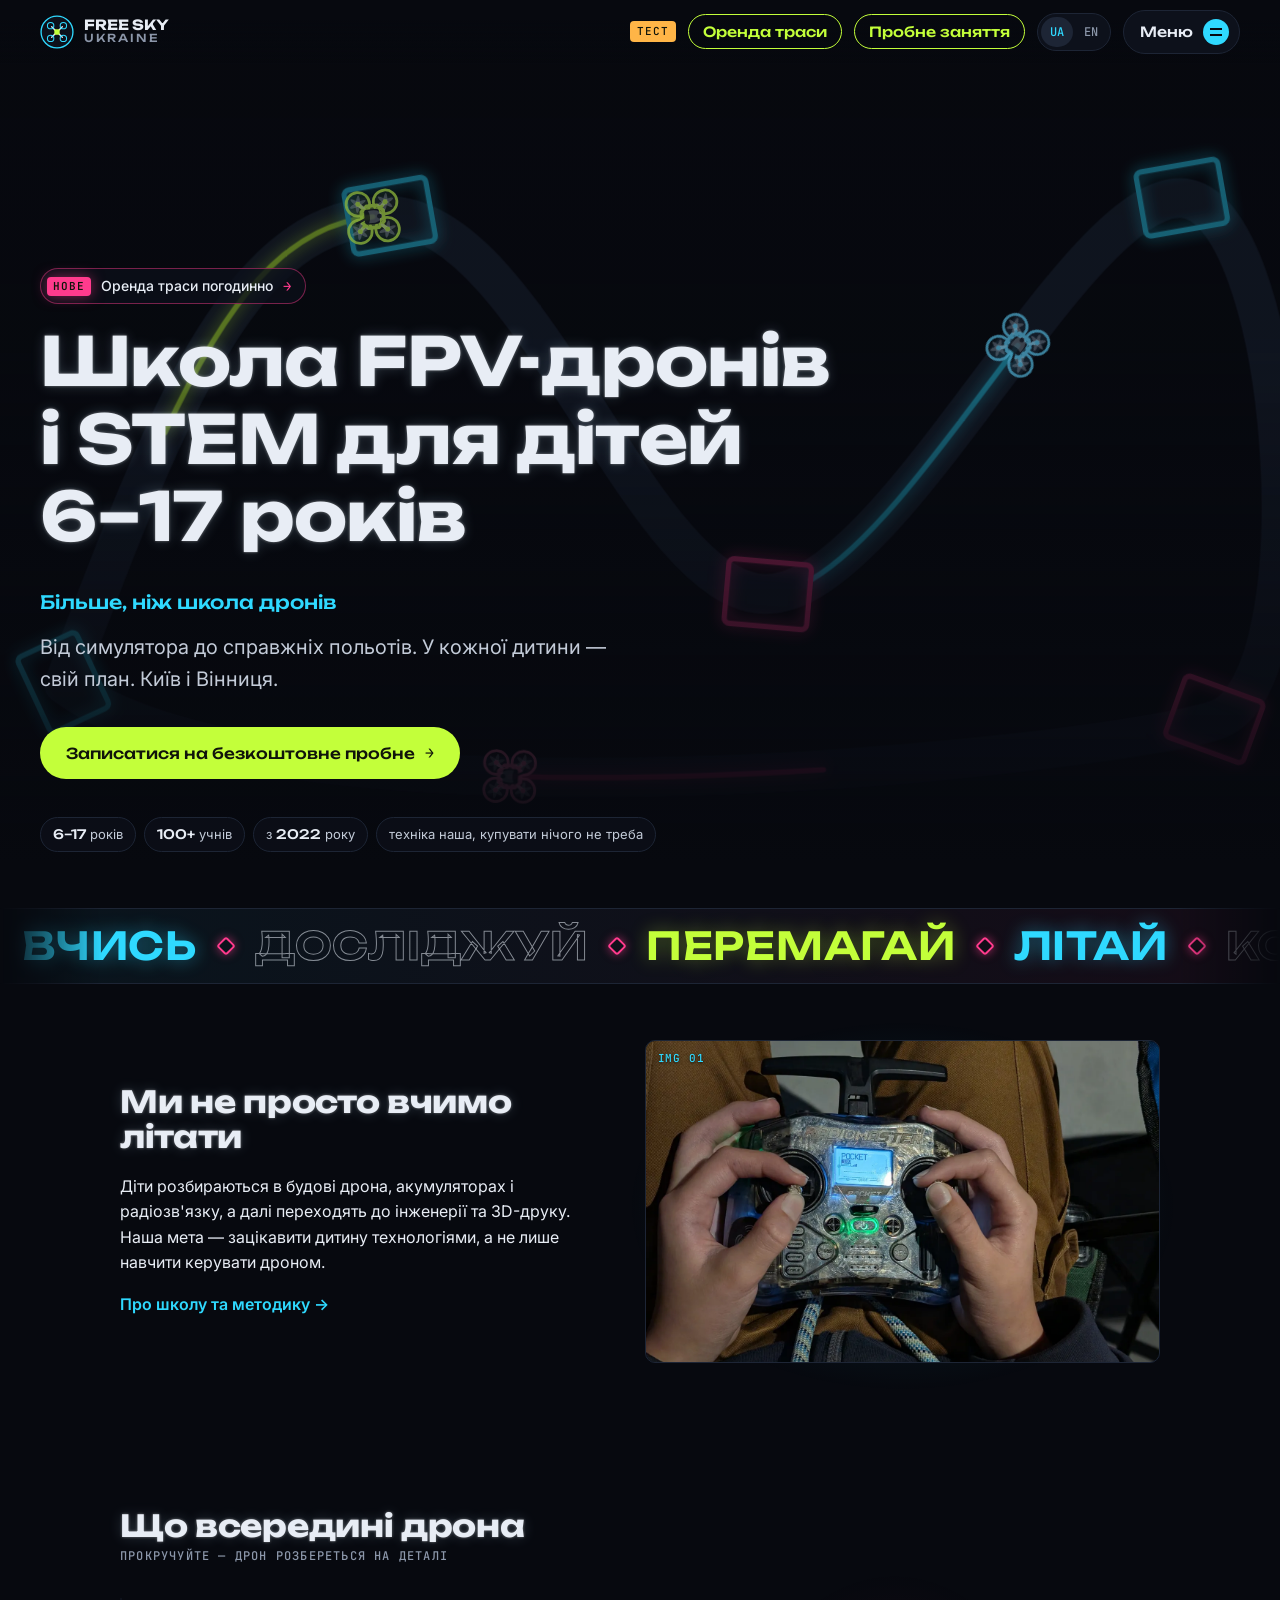
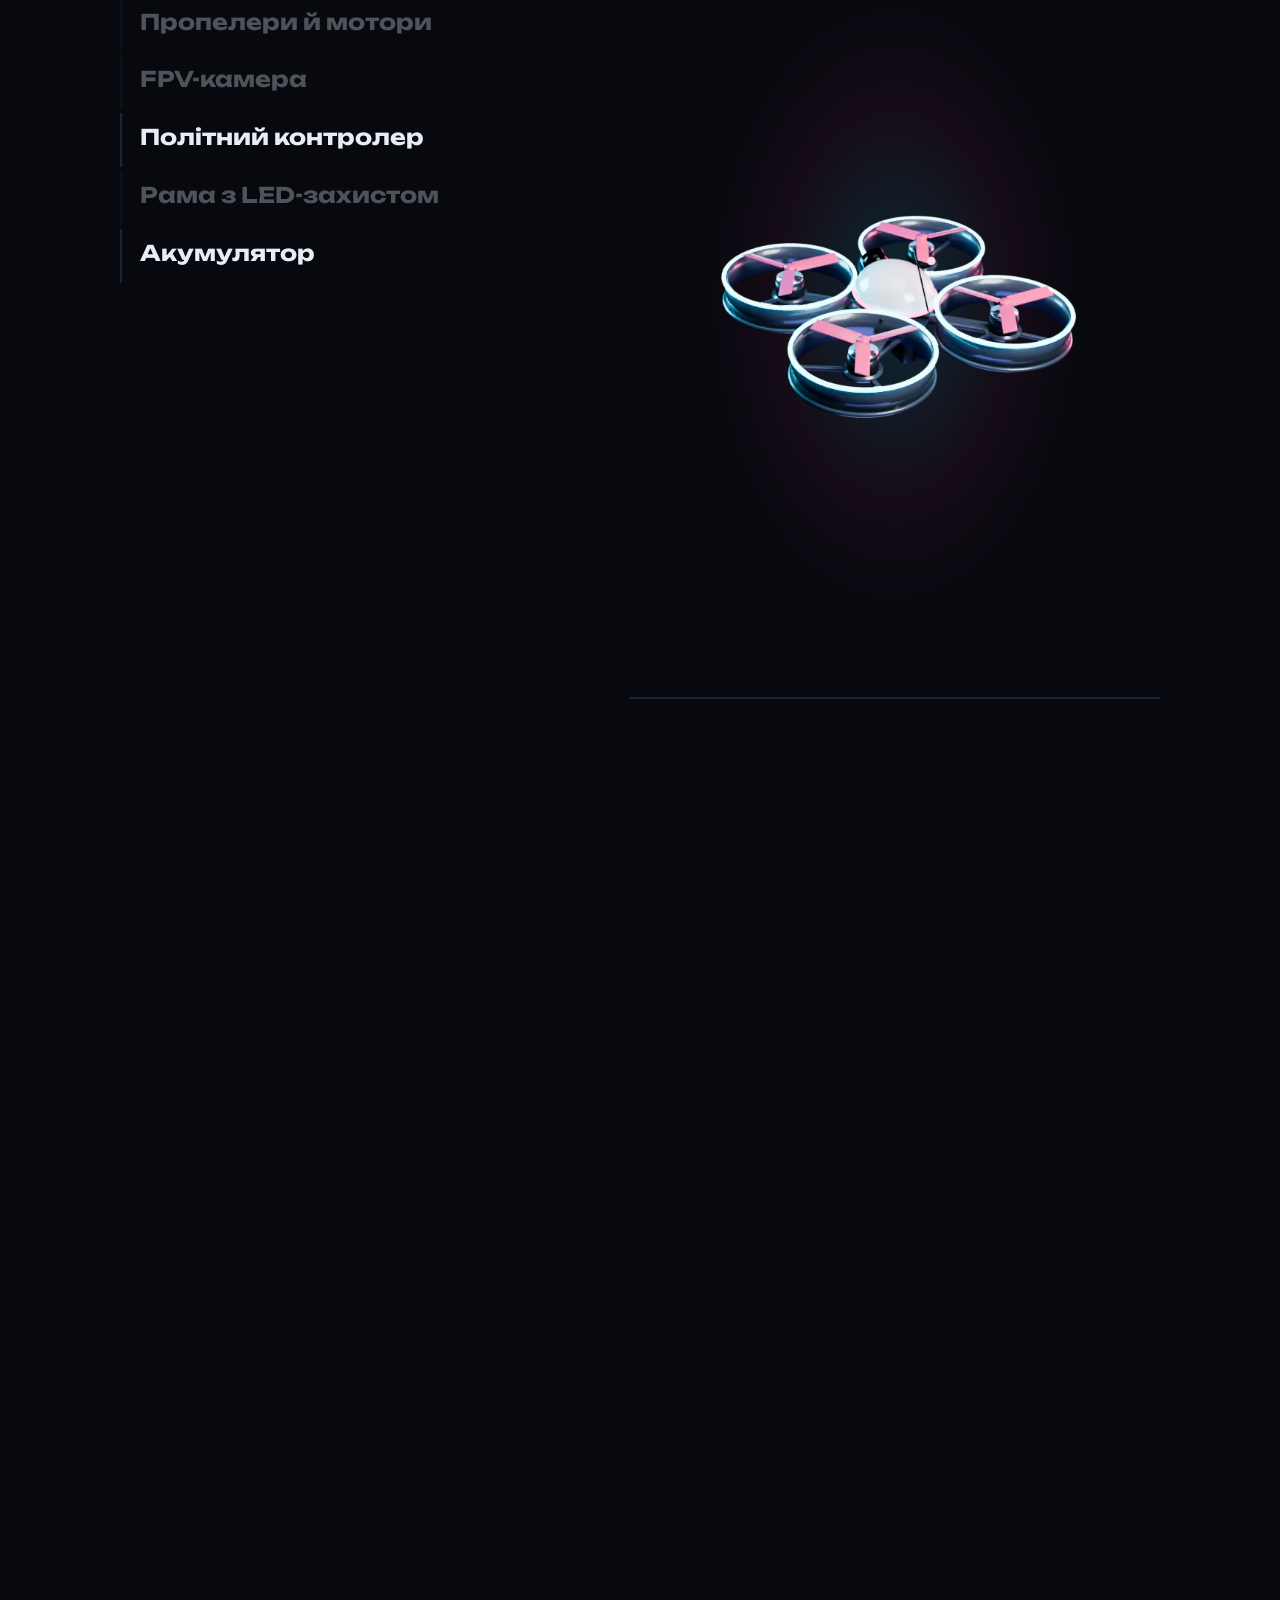
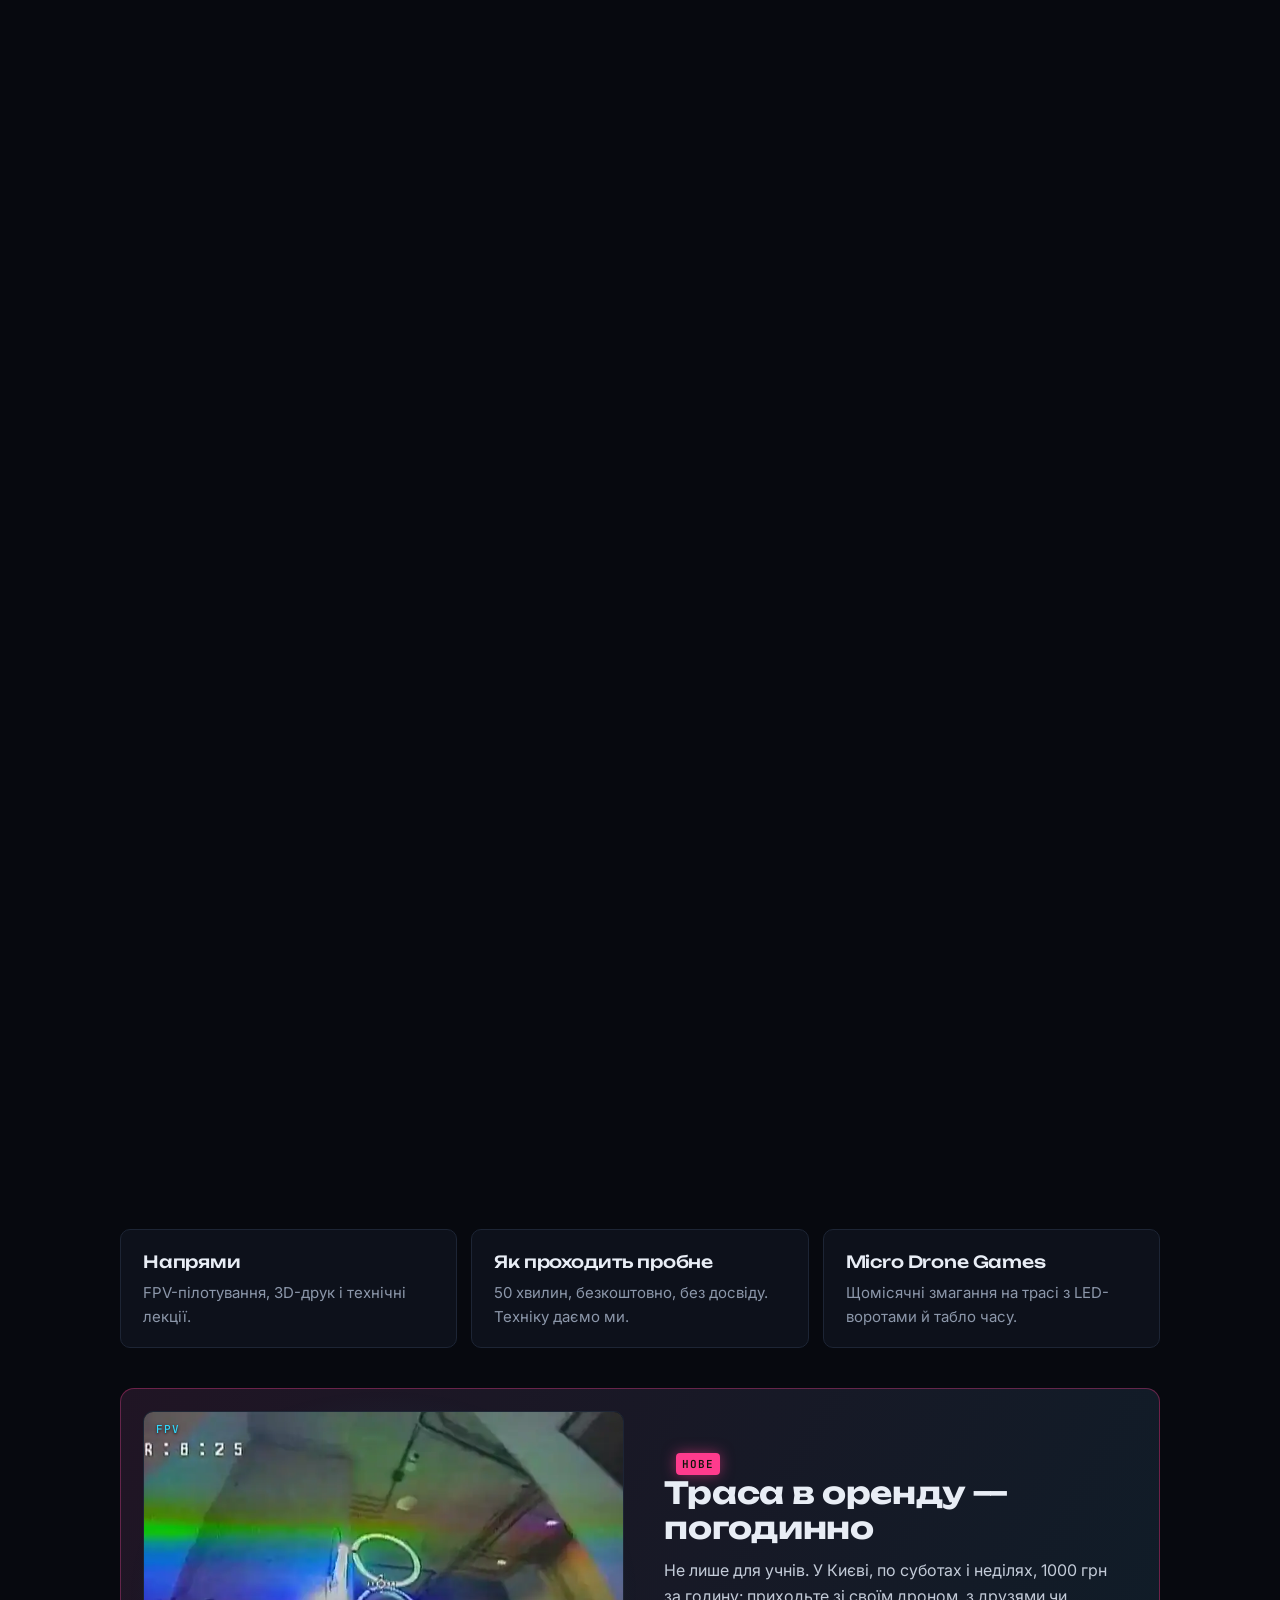
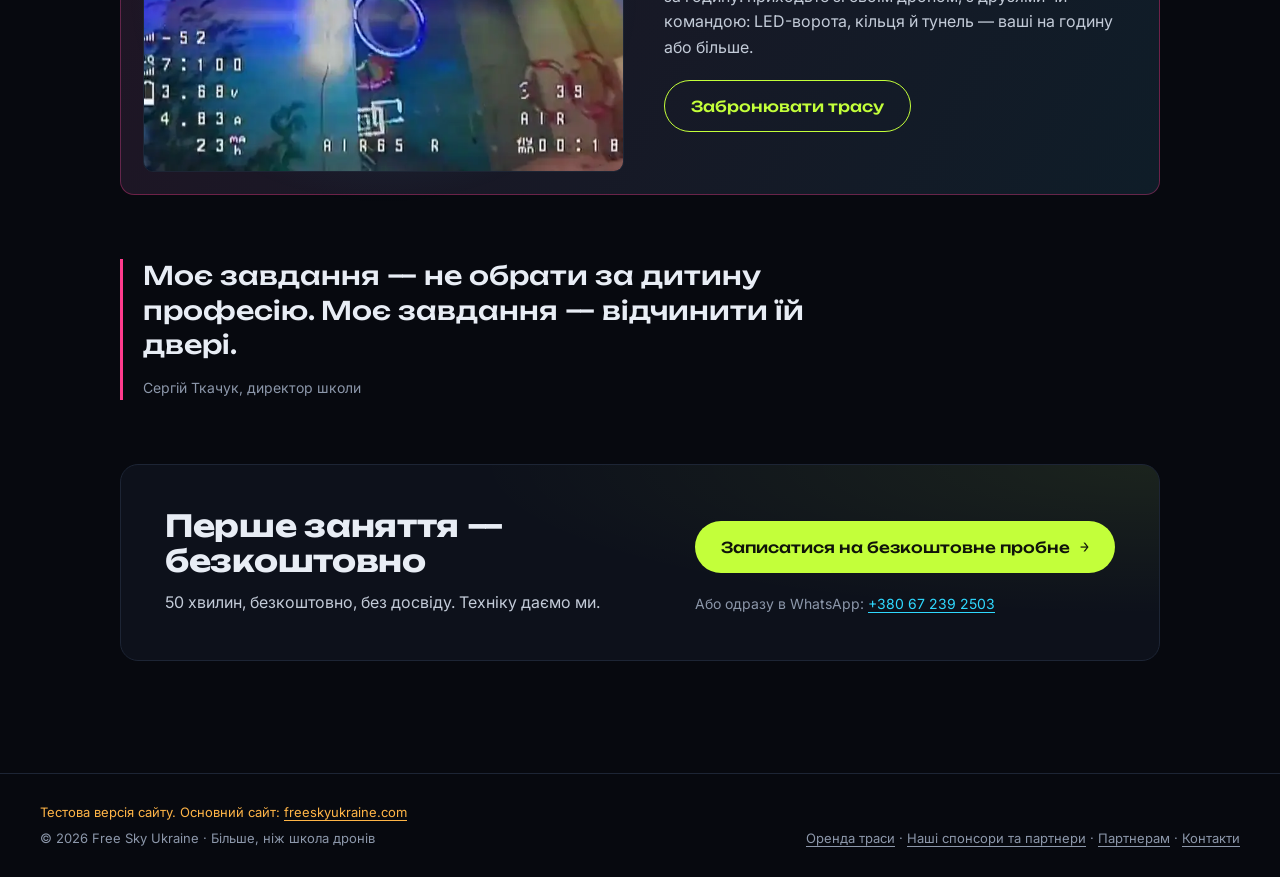
==== commit 36873a04: "Тест: FPV-коло трасою на вкладці «Оренда траси» і в блоці оренди на головній, безшовне зациклення Co" ====
--- a/test/index.html
+++ b/test/index.html
@@ -242,7 +242,7 @@
       </div>
 
       <a class="rent-promo rv" href="#/rent">
-        <figure class="frame"><div class="frame__slot" data-label="TRACK"><video src="img/video/gates-glow.mp4" poster="img/video/gates-glow.webp" muted autoplay loop playsinline preload="metadata" aria-label="LED-ворота траси в залі"></video></div></figure>
+        <figure class="frame"><div class="frame__slot" data-label="FPV"><video src="img/video/track-lap.mp4" poster="img/video/track-lap.webp" muted autoplay loop playsinline preload="metadata" aria-label="Коло трасою очима пілота"></video></div></figure>
         <div>
           <span class="badge-new" data-i18n="new">нове</span>
           <h2 data-i18n="promo.t">Траса в оренду — погодинно</h2>
@@ -447,7 +447,7 @@
         <button class="btn btn--go" type="button" data-scroll="rent" data-i18n="cta.rent">Забронювати трасу</button>
       </header>
 
-      <figure class="frame frame--wide rent-hero rv"><div class="frame__slot" data-label="TRACK"><img src="img/photos/track-glow.webp" alt="Траса з воротами, кільцями й тунелем у підсвітці" loading="lazy" style="object-position:center 60%"></div></figure>
+      <figure class="frame frame--wide rent-hero rv"><div class="frame__slot" data-label="FPV · LAP"><video src="img/video/track-lap.mp4" poster="img/video/track-lap.webp" muted autoplay loop playsinline preload="metadata" aria-label="Коло трасою очима пілота: LED-ворота, кільця й тунель"></video></div></figure>
 
       <div class="prices rv">
         <div class="price price--hl">
--- a/test/css/style.css
+++ b/test/css/style.css
@@ -733,6 +733,7 @@
 
 .rent-hero { margin: 8px 0 0; }
 .rent-hero .frame__slot { aspect-ratio: 21 / 9; }
+@media (max-width: 640px) { .rent-hero .frame__slot { aspect-ratio: 3 / 2; } }
 @media (max-width: 719px) { .rent-hero .frame__slot { aspect-ratio: 4 / 3; } }
 
 .signup textarea {
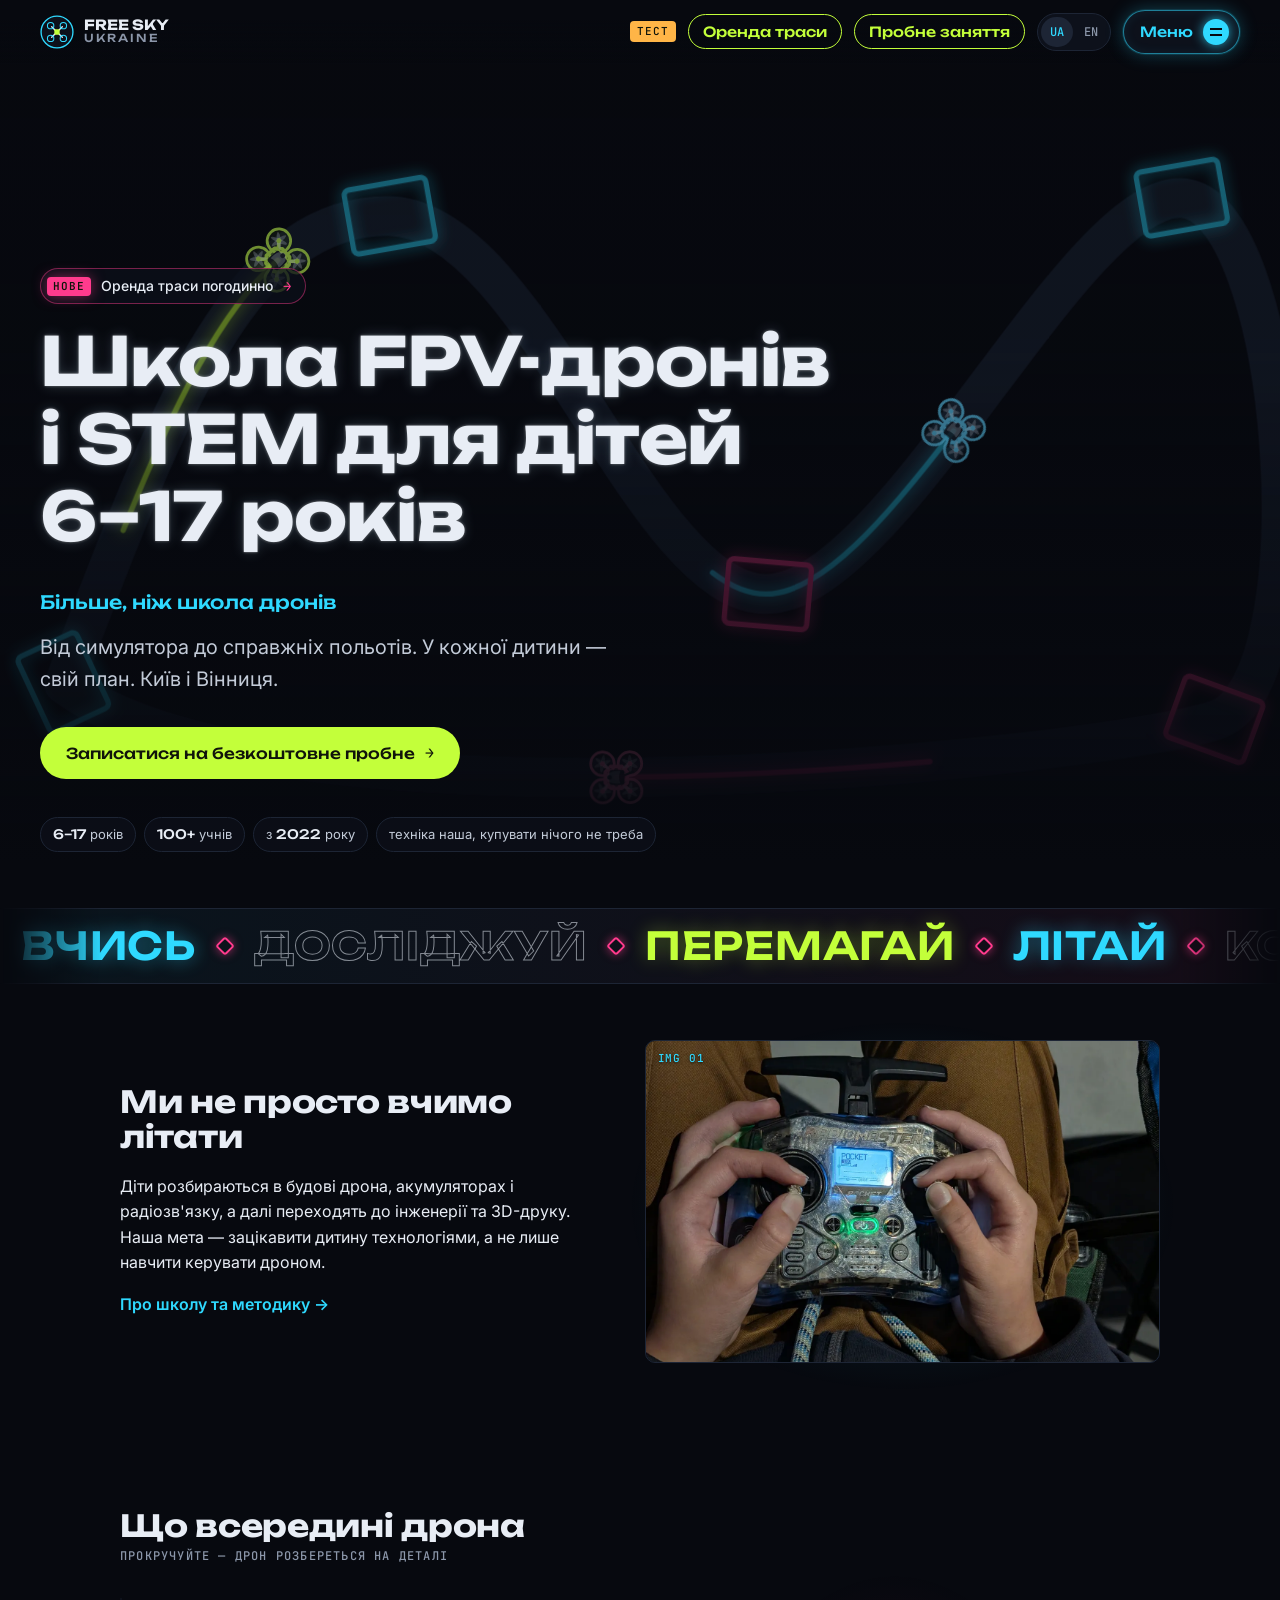
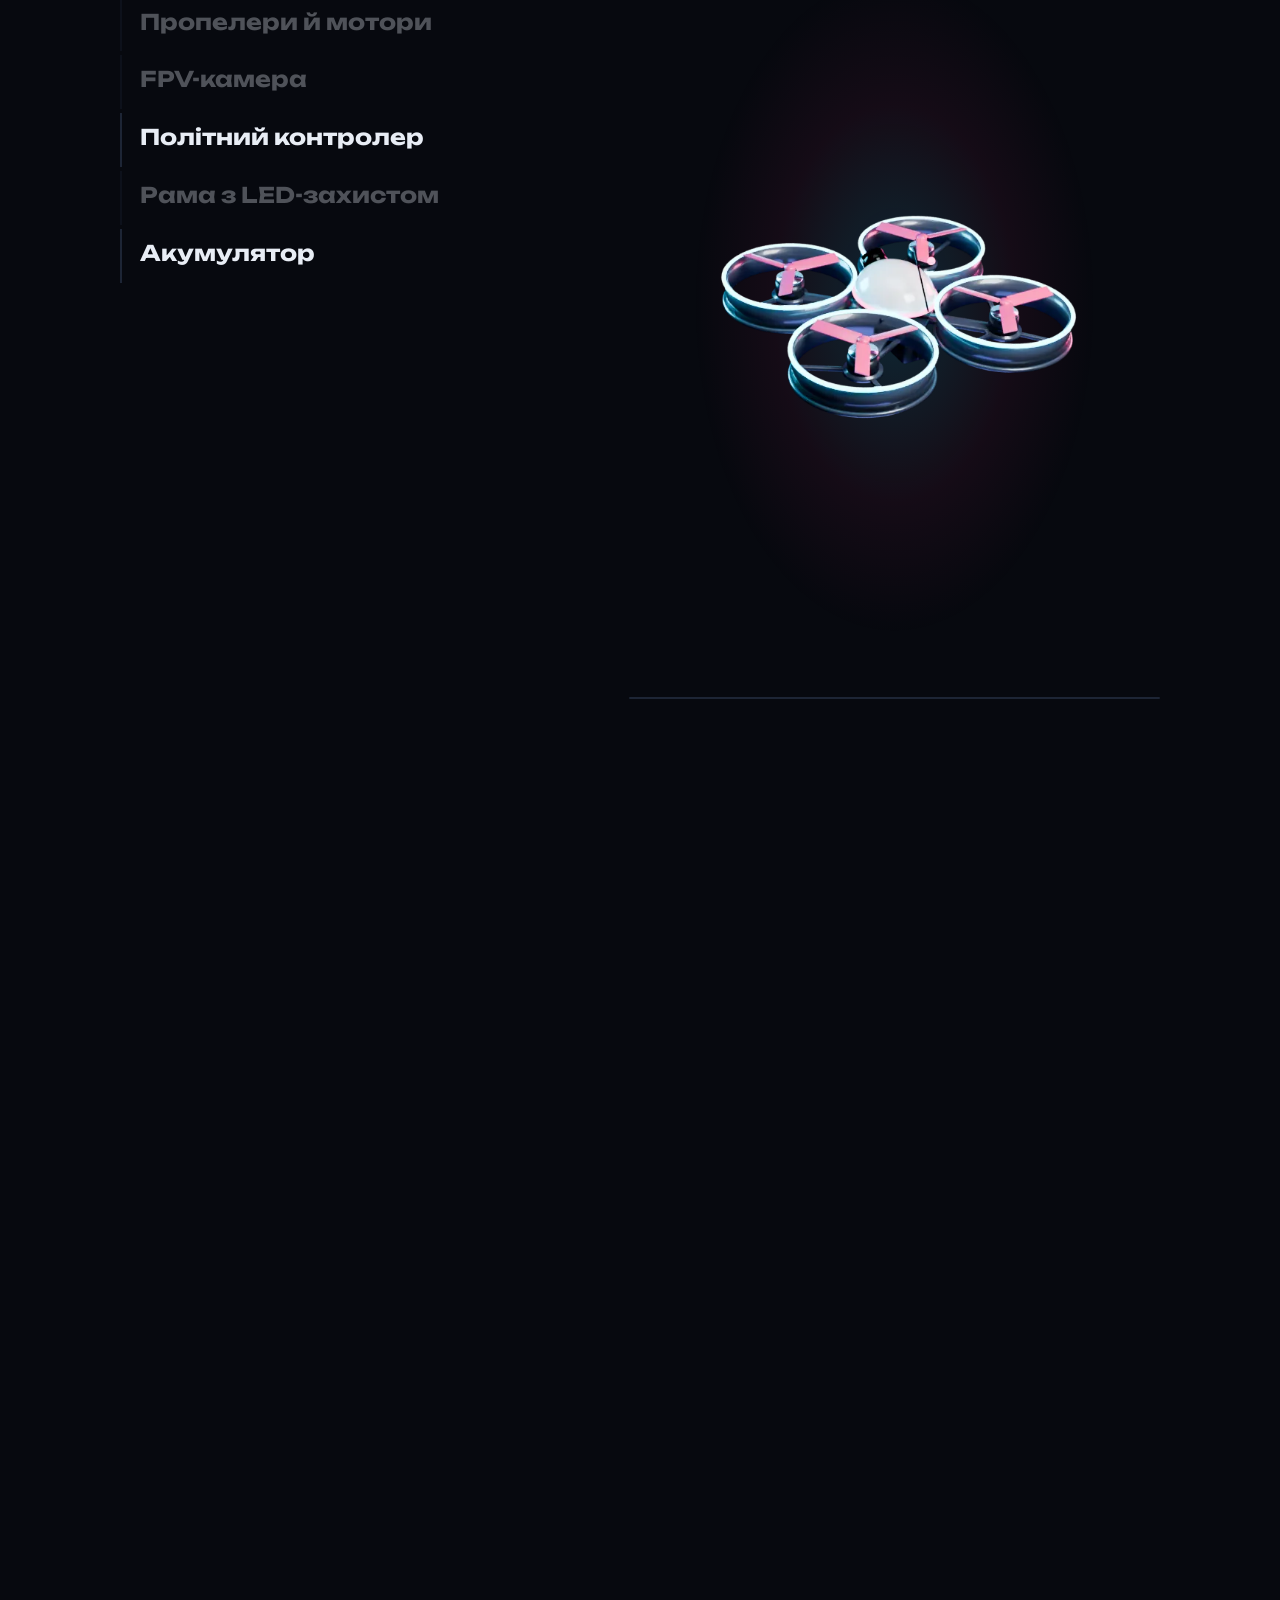
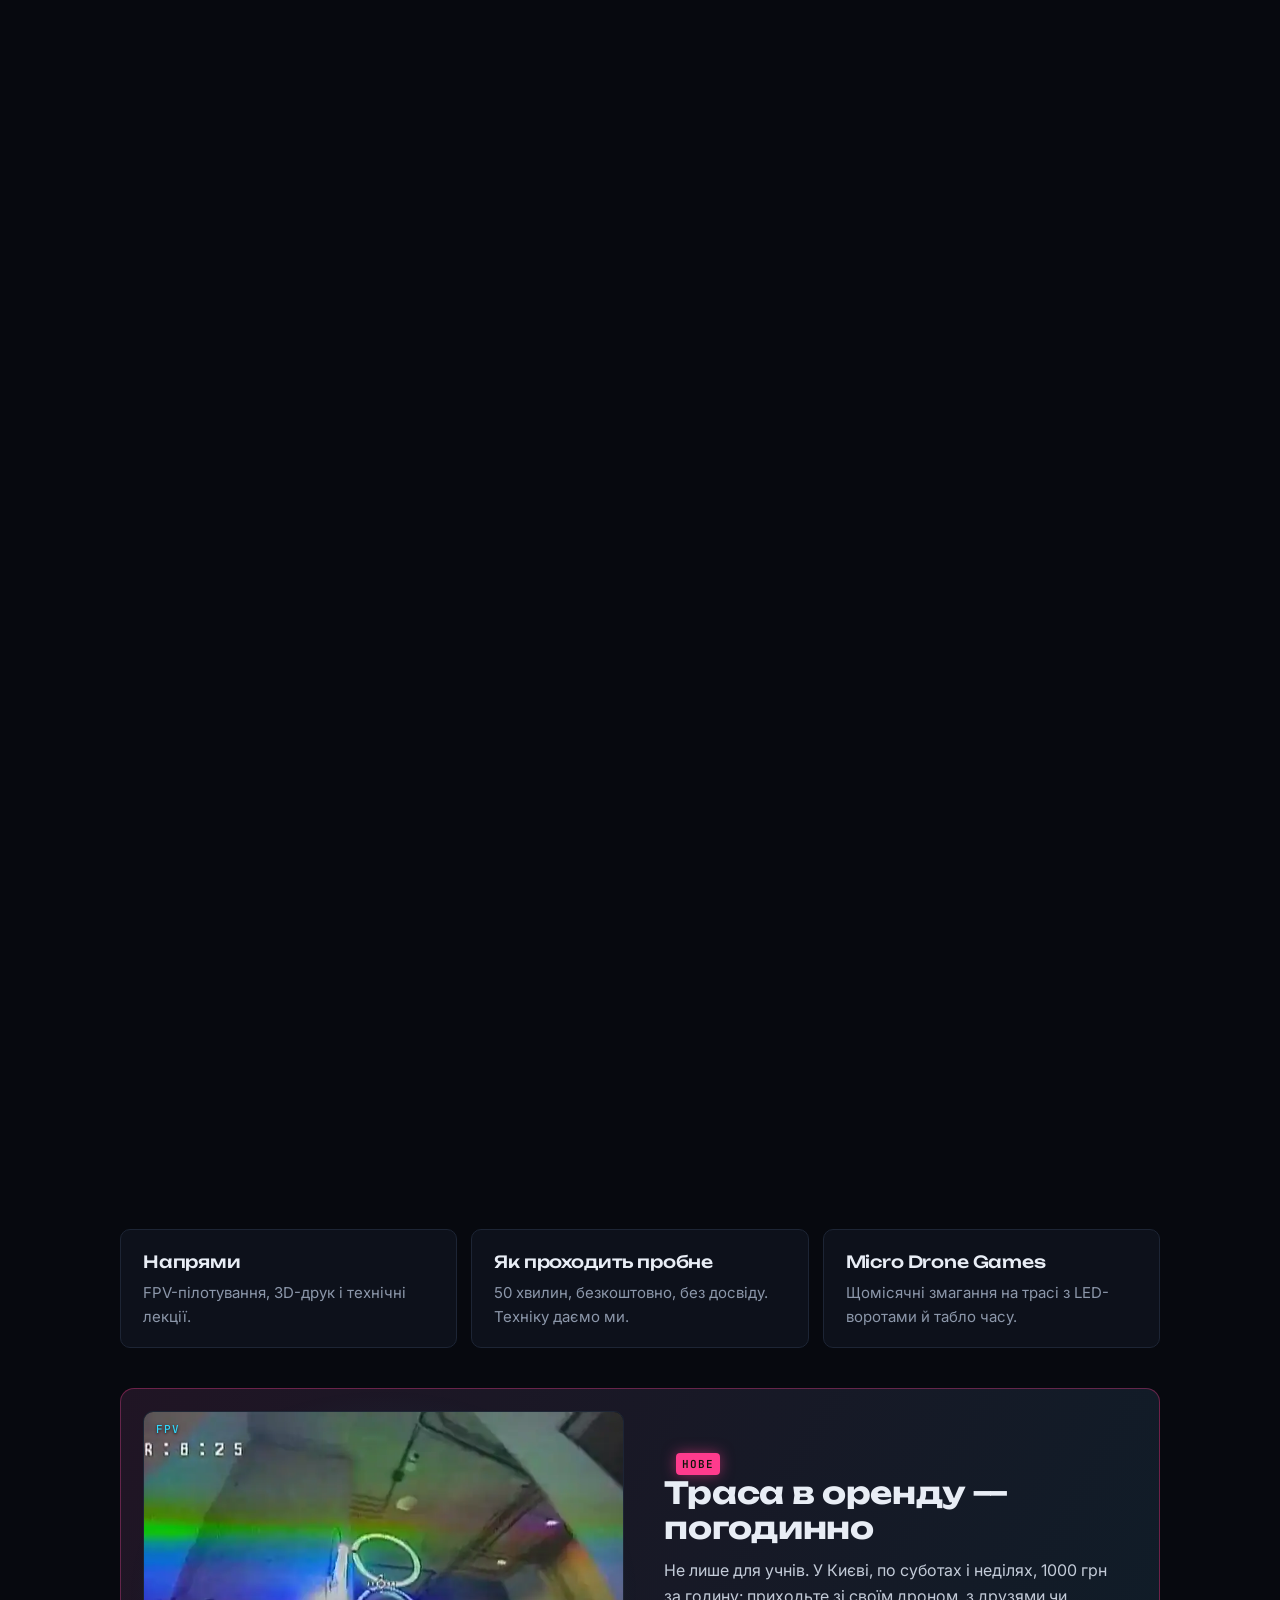
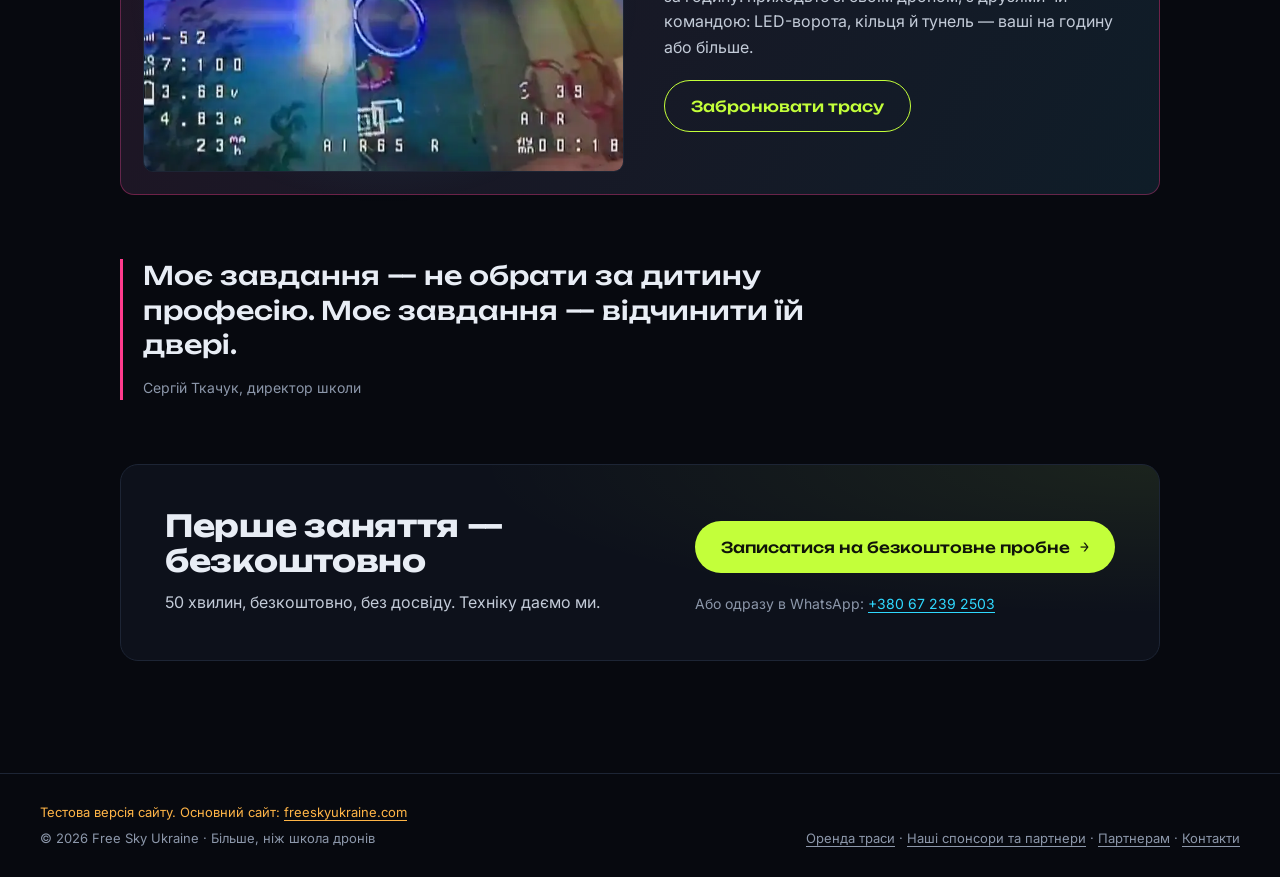
==== commit e5ae4193: "Тест: помітніша неонова кнопка «Меню» з підписом на телефоні, відкриття розділів свайпом справа налі" ====
--- a/test/index.html
+++ b/test/index.html
@@ -42,7 +42,7 @@
   <link rel="preconnect" href="https://fonts.googleapis.com">
   <link rel="preconnect" href="https://fonts.gstatic.com" crossorigin>
   <link href="https://fonts.googleapis.com/css2?family=Inter:wght@400;500;600&family=JetBrains+Mono:wght@500&family=Unbounded:wght@500;700&display=swap" rel="stylesheet">
-  <link rel="stylesheet" href="css/style.css?v=test-202611150400">
+  <link rel="stylesheet" href="css/style.css?v=test-202611241950">
 </head>
 <body>
 <a class="skip" href="#app" data-i18n="skip">Перейти до змісту</a>
@@ -87,6 +87,8 @@
     <a href="https://wa.me/380672392503" target="_blank" rel="noopener">+380 67 239 2503</a>
   </div>
 </nav>
+
+<button class="swipe-tab" type="button" tabindex="-1" aria-hidden="true"></button>
 
 <div class="wipe" aria-hidden="true"><i></i><i></i><i></i></div>
 
@@ -800,7 +802,7 @@
   <p><a href="#/rent" data-i18n="nav.rent">Оренда траси</a> · <a href="#/sponsors" data-i18n="nav.sponsors">Наші спонсори та партнери</a> · <a href="#/partners" data-i18n="nav.partners">Партнерам</a> · <a href="#/contacts" data-i18n="nav.contacts">Контакти</a></p>
 </footer>
 
-<script src="js/i18n.js?v=test-202611150400"></script>
-<script src="js/app.js?v=test-202611150400"></script>
+<script src="js/i18n.js?v=test-202611241950"></script>
+<script src="js/app.js?v=test-202611241950"></script>
 </body>
 </html>
--- a/test/css/style.css
+++ b/test/css/style.css
@@ -947,3 +947,58 @@
 }
 @media (prefers-reduced-motion: reduce) { .flyby { display: none; } }
 @media (max-width: 899px) { .xray__pin { padding-bottom: 92px; } }
+
+/* --- помітніша кнопка меню (розділи) --- */
+.menu-btn {
+  position: relative;
+  color: var(--led);
+  border-color: rgba(47, 217, 255, .55);
+  box-shadow: 0 0 0 1px rgba(47, 217, 255, .12), 0 0 18px rgba(47, 217, 255, .28), inset 0 0 12px rgba(47, 217, 255, .08);
+  transition: box-shadow .25s ease, border-color .25s ease, background-color .25s ease;
+}
+.menu-btn:hover { border-color: var(--led); box-shadow: 0 0 0 1px rgba(47, 217, 255, .3), 0 0 26px rgba(47, 217, 255, .5); }
+.menu-btn__icon { box-shadow: 0 0 12px rgba(47, 217, 255, .8); }
+.menu-btn::after {
+  content: ""; position: absolute; inset: -1px; border-radius: inherit; pointer-events: none;
+  border: 1px solid var(--led); opacity: 0;
+  animation: menu-ping 3.2s var(--ease) 1.2s infinite;
+}
+.menu-btn[aria-expanded="true"]::after { animation: none; }
+@keyframes menu-ping {
+  0%   { opacity: .9; transform: scale(1); }
+  45%  { opacity: 0; transform: scale(1.35, 1.6); }
+  100% { opacity: 0; transform: scale(1.35, 1.6); }
+}
+@media (max-width: 719px) {
+  .menu-btn { padding: 5px 5px 5px 12px; gap: 8px; }
+  .menu-btn__label { position: static; width: auto; height: auto; overflow: visible; clip: auto; font-size: 13px; }
+}
+@media (max-width: 379px) {
+  .menu-btn { padding: 5px; }
+  .menu-btn__label { position: absolute; width: 1px; height: 1px; overflow: hidden; clip: rect(0 0 0 0); }
+  .test-badge { display: none; }
+}
+
+/* ярлик біля правого краю: підказка, що меню відкривається свайпом */
+.swipe-tab { display: none; }
+@media (hover: none) and (pointer: coarse) {
+  .swipe-tab {
+    display: block; position: fixed; right: 0; top: 50%; z-index: 24;
+    width: 14px; height: 64px; margin-top: -32px; padding: 0;
+    border: 0; border-radius: 10px 0 0 10px; cursor: pointer;
+    background: rgba(13, 17, 27, .85);
+    box-shadow: -2px 0 0 var(--led), 0 0 16px rgba(47, 217, 255, .45);
+    transition: transform .35s var(--ease), opacity .25s ease;
+  }
+  .swipe-tab::before {
+    content: ""; position: absolute; left: 5px; top: 50%; width: 6px; height: 6px; margin-top: -3px;
+    border-left: 2px solid var(--led); border-bottom: 2px solid var(--led); transform: rotate(45deg);
+  }
+  .swipe-tab.nudge { animation: tab-nudge 1.1s var(--ease) 2; }
+  body.no-scroll .swipe-tab { opacity: 0; pointer-events: none; }
+}
+@keyframes tab-nudge { 0%, 100% { transform: none; } 40% { transform: translateX(-10px); } }
+
+@media (prefers-reduced-motion: reduce) {
+  .menu-btn::after, .swipe-tab.nudge { animation: none; }
+}
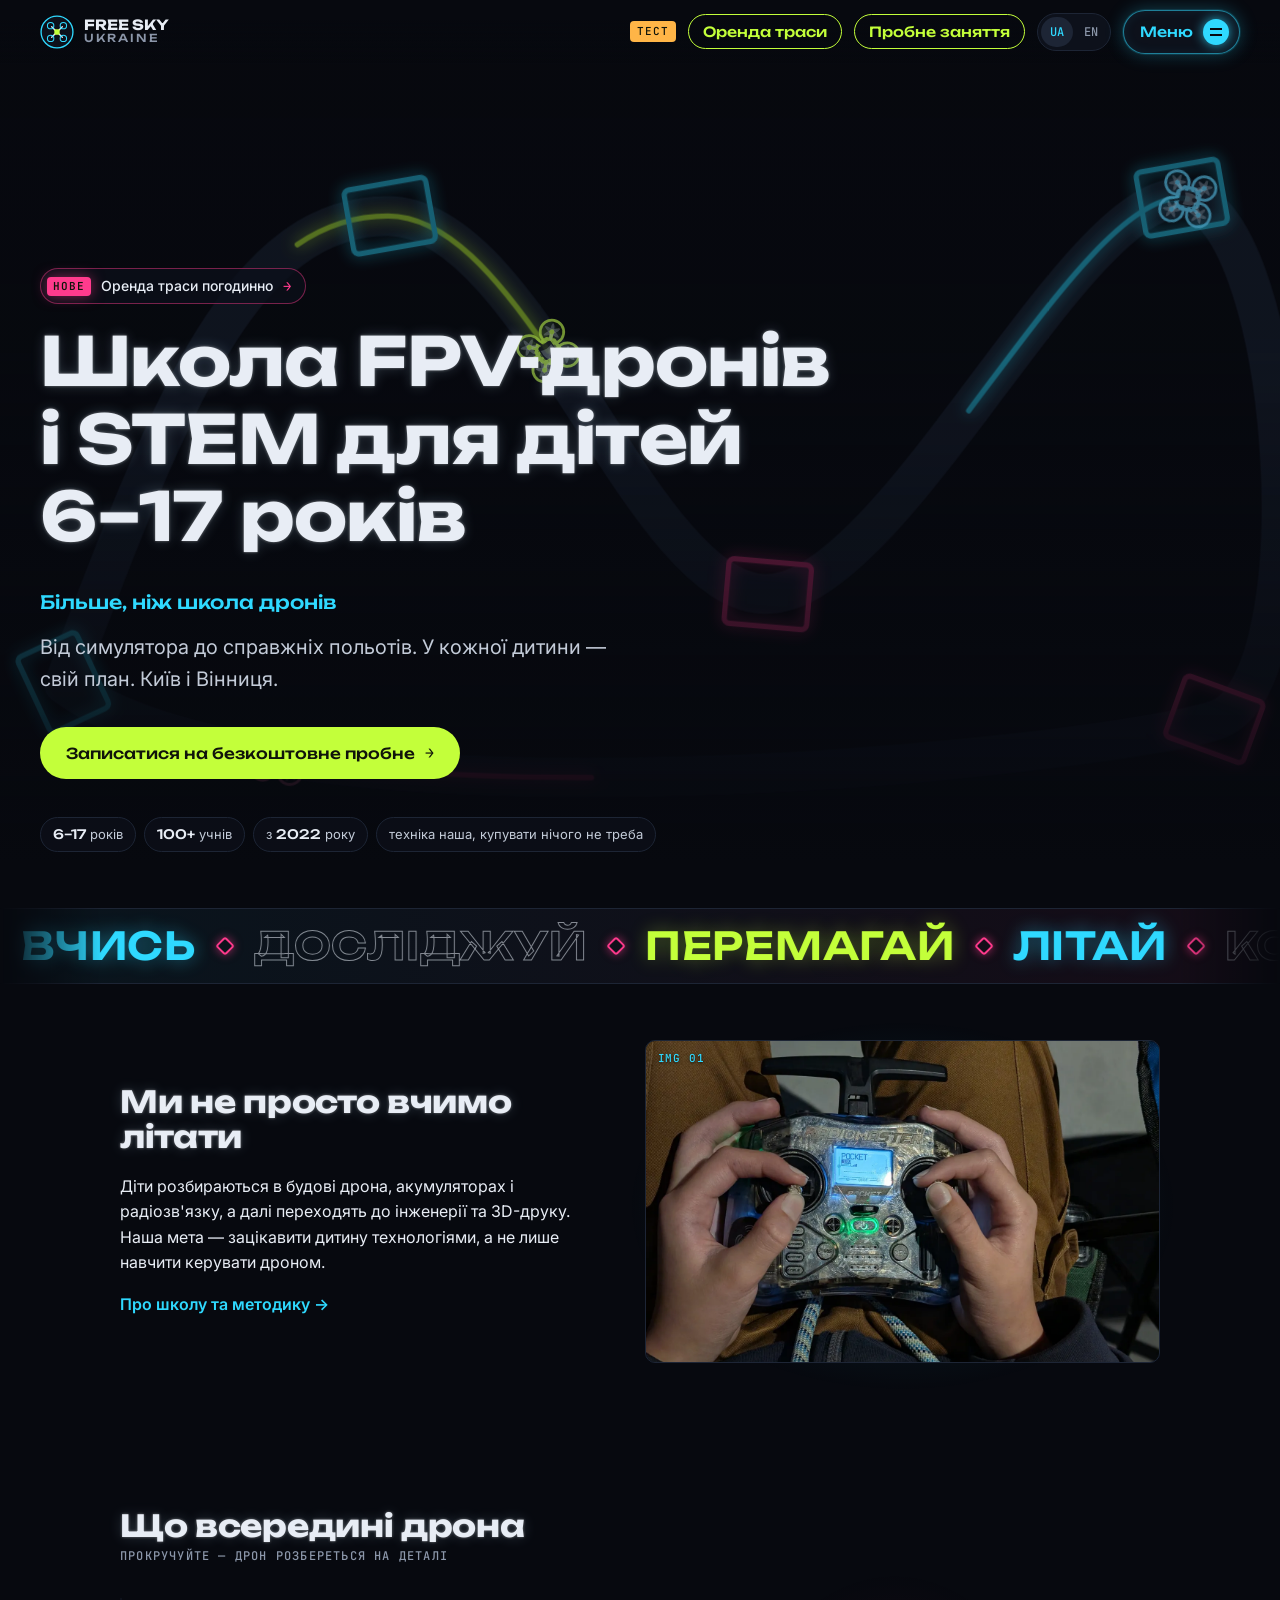
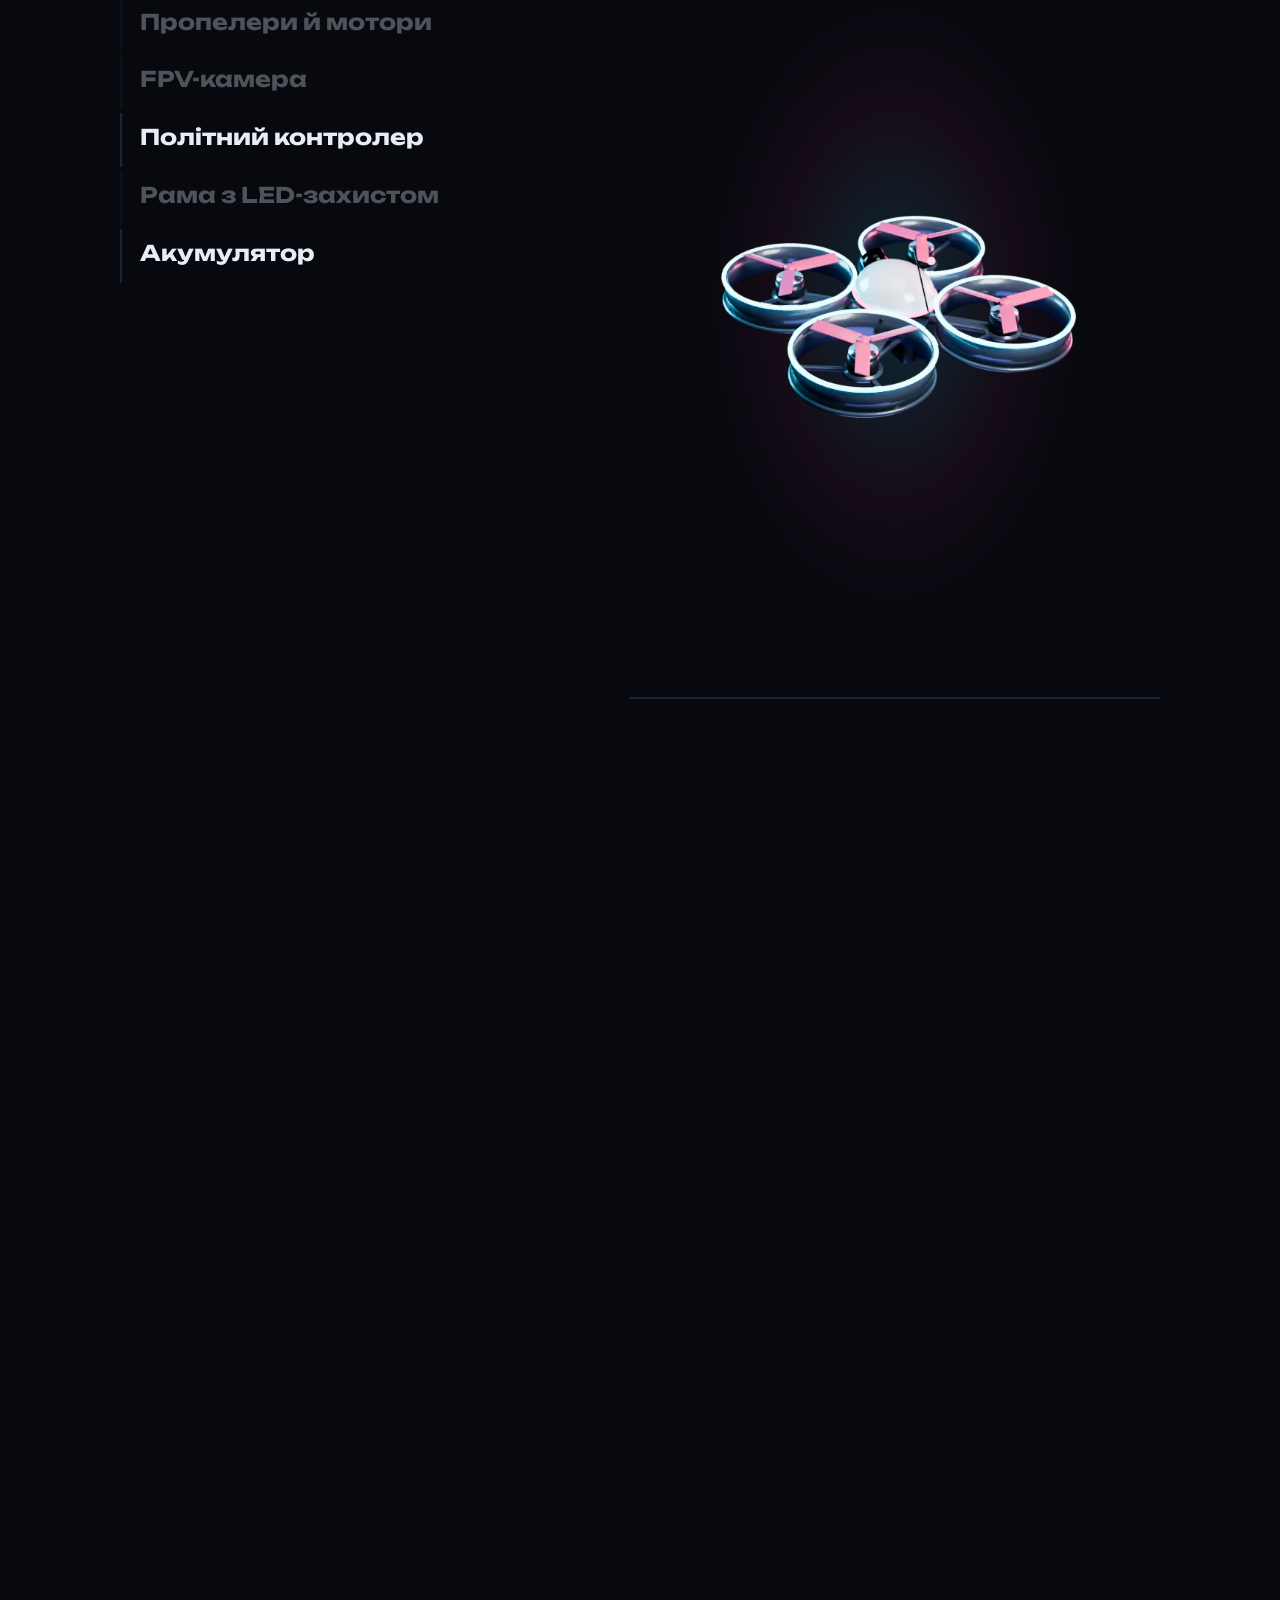
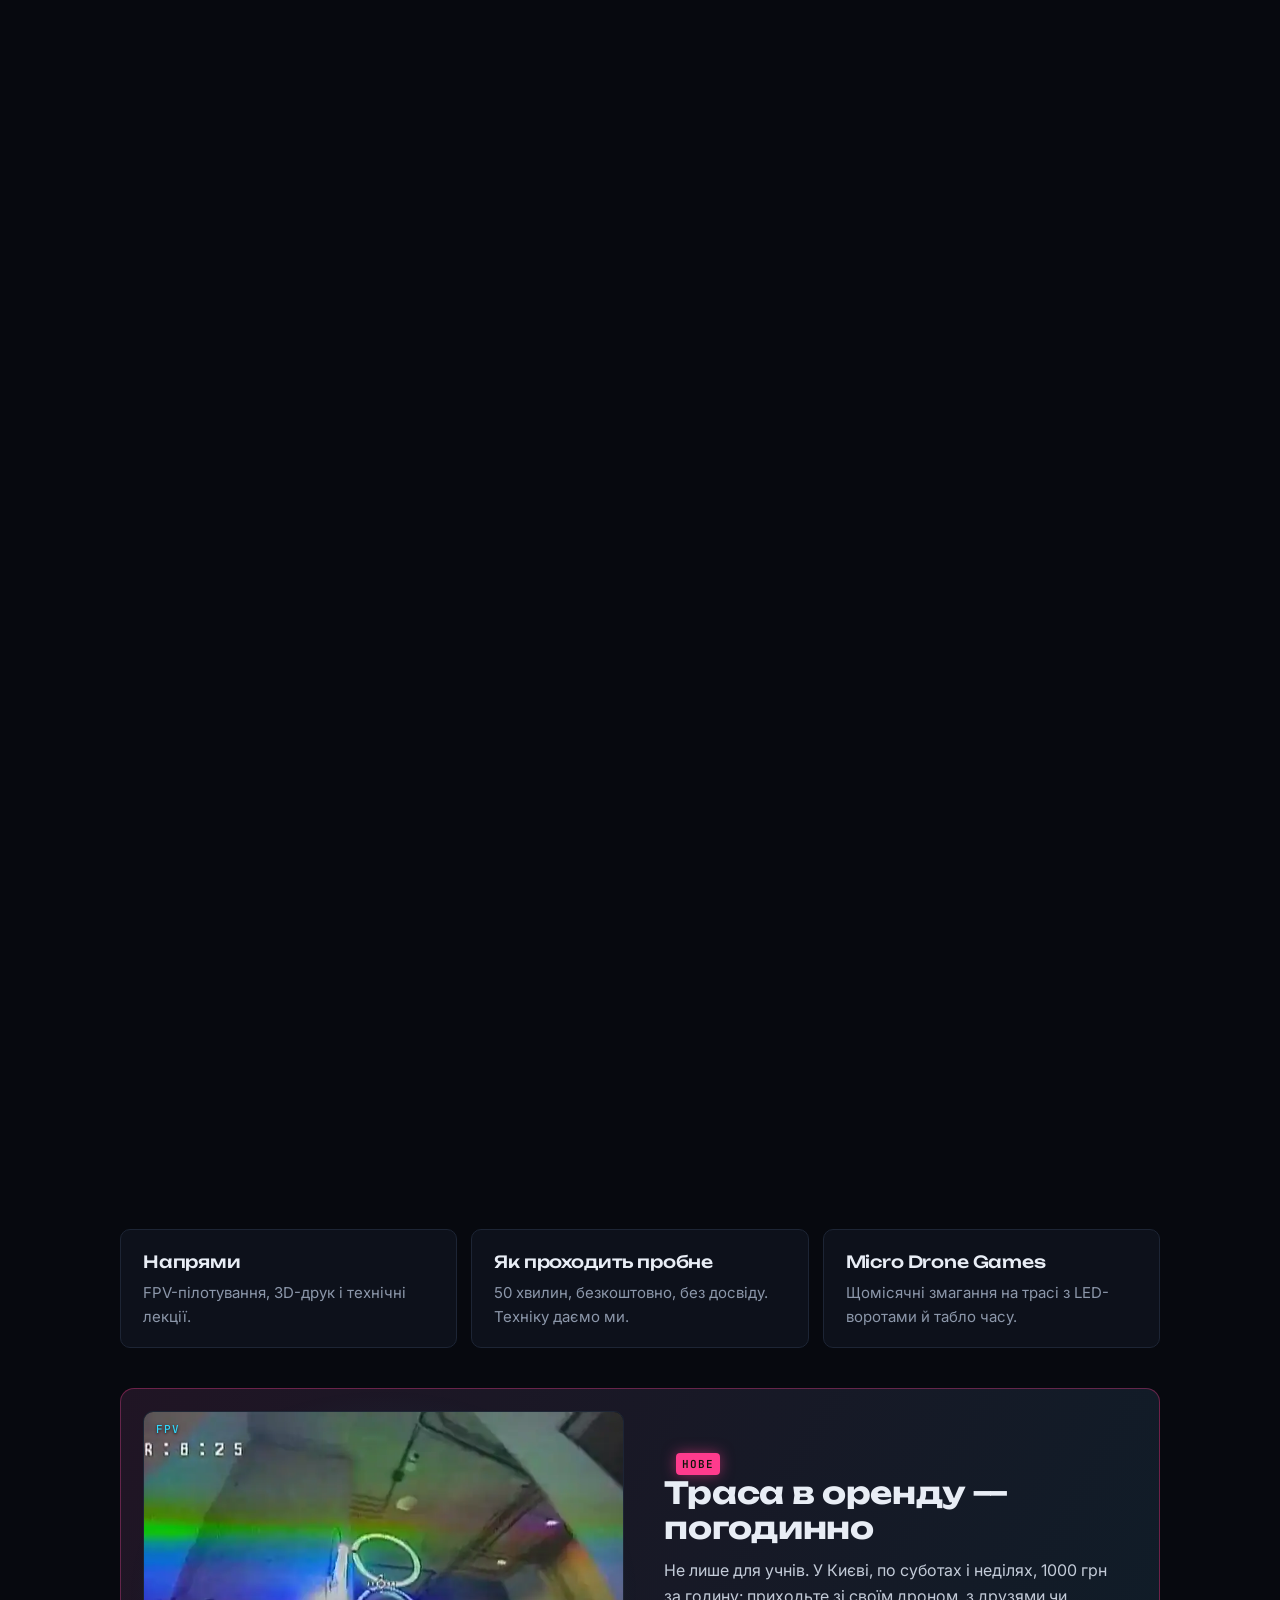
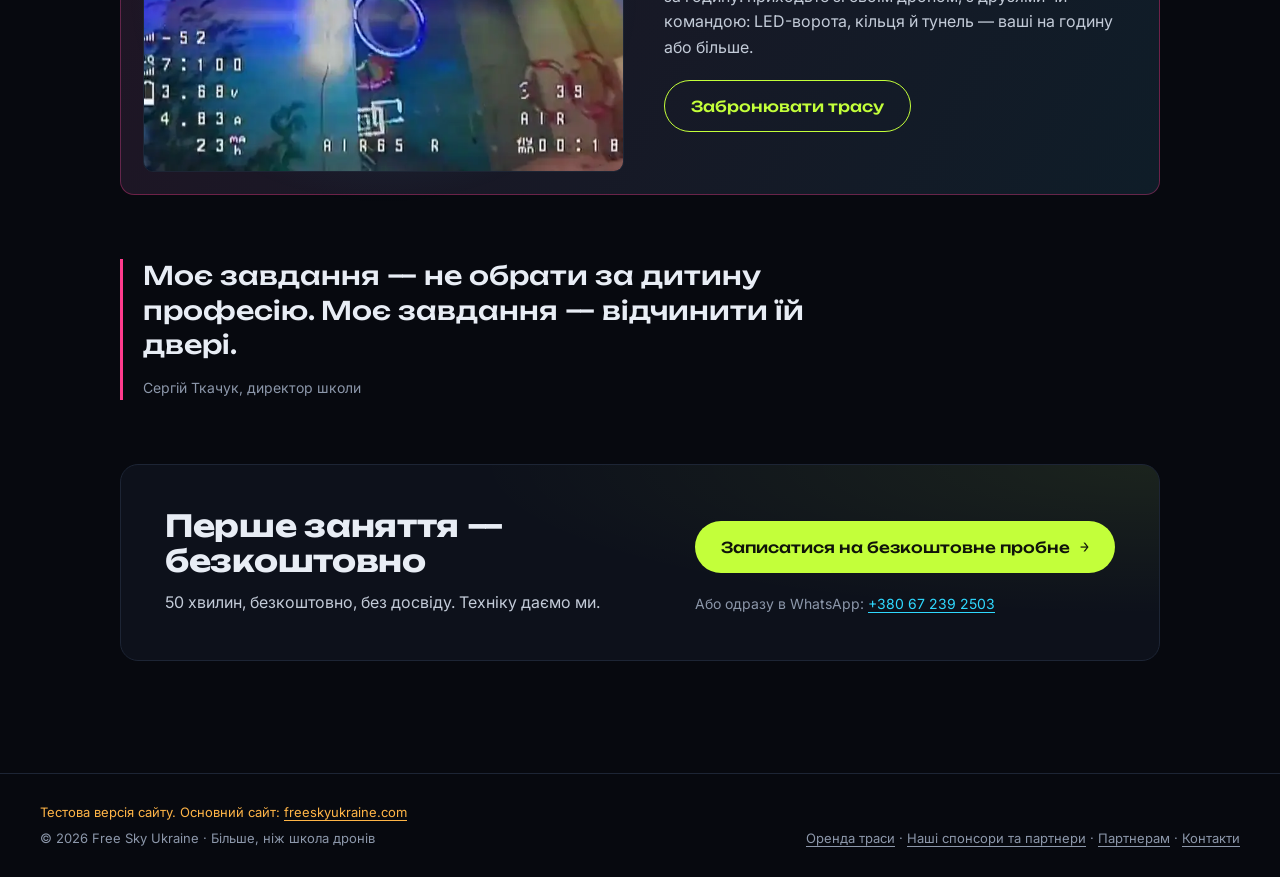
==== commit 59e8aa37: "Команда: фото інструктора Сергія; Dignitas: новий текст Tech Explorers з кнопкою «Детальніше» Co-Aut" ====
--- a/test/index.html
+++ b/test/index.html
@@ -614,19 +614,23 @@
           <h3 data-i18n="illia">Ілля</h3><p class="meta" data-i18n="instr">Інструктор</p><p data-i18n="exp.illia">Досвід: 2 роки польотів</p>
         </div>
         <div class="member">
-          <figure class="frame"><div class="frame__slot" data-label="CREW 04"><img src="img/photos/team-3d.webp?v=1" alt="Сергій, інструктор з 3D-друку" loading="lazy" style="object-position:center 30%"></div></figure>
+          <figure class="frame"><div class="frame__slot" data-label="CREW 04"><img src="img/photos/team-serhii-instr.webp?v=1" alt="Сергій, інструктор" loading="lazy" style="object-position:center 30%"></div></figure>
+          <h3 data-i18n="serhii.3d">Сергій</h3><p class="meta" data-i18n="instr">Інструктор</p>
+        </div>
+        <div class="member">
+          <figure class="frame"><div class="frame__slot" data-label="CREW 05"><img src="img/photos/team-3d.webp?v=1" alt="Сергій, інструктор з 3D-друку" loading="lazy" style="object-position:center 30%"></div></figure>
           <h3 data-i18n="serhii.3d">Сергій</h3><p class="meta" data-i18n="instr.3d">Інструктор з 3D-друку</p>
         </div>
         <div class="member">
-          <figure class="frame"><div class="frame__slot" data-label="CREW 05"><span data-i18n="ph.photo">Фото <span class="tbd">уточнити</span></span></div></figure>
+          <figure class="frame"><div class="frame__slot" data-label="CREW 06"><span data-i18n="ph.photo">Фото <span class="tbd">уточнити</span></span></div></figure>
           <h3 data-i18n="volodia">Володимир</h3><p class="meta" data-i18n="instr.vin">Інструктор у Вінниці</p>
         </div>
         <div class="member">
-          <figure class="frame"><div class="frame__slot" data-label="CREW 06"><img src="img/photos/team-anna.webp?v=2" alt="Анна, PR-менеджер" loading="lazy" style="object-position:center 30%"></div></figure>
+          <figure class="frame"><div class="frame__slot" data-label="CREW 07"><img src="img/photos/team-anna.webp?v=2" alt="Анна, PR-менеджер" loading="lazy" style="object-position:center 30%"></div></figure>
           <h3 data-i18n="anna">Анна</h3><p class="meta" data-i18n="pr">PR-менеджер</p>
         </div>
         <div class="member">
-          <figure class="frame"><div class="frame__slot" data-label="CREW 07"><img src="img/photos/team-engineer.webp?v=1" alt="Володимир, інженер" loading="lazy" style="object-position:center 30%"></div></figure>
+          <figure class="frame"><div class="frame__slot" data-label="CREW 08"><img src="img/photos/team-engineer.webp?v=1" alt="Володимир, інженер" loading="lazy" style="object-position:center 30%"></div></figure>
           <h3 data-i18n="volodymyr">Володимир</h3><p class="meta" data-i18n="eng">Інженер</p><p data-i18n="eng.p">Розробив систему фіксації часу на наших змаганнях</p>
         </div>
       </div>
@@ -759,7 +763,11 @@
           <div>
             <p class="tagline">#DignitasUkraine · #TechExplorers</p>
             <h2>Dignitas Ukraine</h2>
-            <p data-i18n="sp.dig">Благодійний фонд, з яким ми разом робимо проєкт <b>#TechExplorers</b> — безкоштовну STEM-освіту для дітей військових. Діти вчаться пілотуванню, розбираються в техніці й отримують нове захоплення.</p>
+            <p data-i18n="sp.dig">Проєкт <b>Tech Explorers</b> від Dignitas Ukraine надає кошти на навчання дітей військових. Завдяки цьому в школі FreeSkyUkraine діти військових навчаються безкоштовно.</p>
+            <details class="more">
+              <summary><span class="more__open" data-i18n="more.open">Детальніше</span><span class="more__close" data-i18n="more.close">Згорнути</span></summary>
+              <p data-i18n="sp.dig2">Діти опановують основи керування БПЛА, інженерію, 3D-моделювання та 3D-друк, вивчають кібербезпеку і вчаться працювати зі штучним інтелектом.</p>
+            </details>
           </div>
         </article>
 
--- a/test/css/style.css
+++ b/test/css/style.css
@@ -532,6 +532,22 @@
 .sponsor .frame__slot { aspect-ratio: 1; background-color: var(--bg); }
 .sponsor h2 { margin-bottom: .4em; }
 .sponsor p:last-child { margin: 0; color: #c3cbd8; }
+.sponsor p { color: #c3cbd8; }
+.more { margin-top: 10px; }
+.more summary {
+  display: inline-flex; align-items: center; gap: 8px; cursor: pointer; list-style: none;
+  font: 600 .78rem/1 var(--mono); letter-spacing: .08em; text-transform: uppercase;
+  color: var(--led); padding: 9px 14px; border: 1px solid rgba(47,217,255,.45); border-radius: 999px;
+  box-shadow: 0 0 14px rgba(47,217,255,.18) inset, 0 0 12px rgba(47,217,255,.12);
+  transition: box-shadow .25s ease, border-color .25s ease;
+}
+.more summary::-webkit-details-marker { display: none; }
+.more summary::after { content: ""; width: 7px; height: 7px; border: solid currentColor; border-width: 0 2px 2px 0; transform: translateY(-2px) rotate(45deg); transition: transform .3s var(--ease); }
+.more[open] summary::after { transform: translateY(2px) rotate(-135deg); }
+.more summary:hover, .more summary:focus-visible { border-color: var(--led); box-shadow: 0 0 18px rgba(47,217,255,.3) inset, 0 0 18px rgba(47,217,255,.3); outline: none; }
+.more__close, .more[open] .more__open { display: none; }
+.more[open] .more__close { display: inline; }
+.more p { margin: 14px 0 0; animation: drop .35s var(--ease); }
 .tagline { font: 500 12px var(--mono); color: var(--led-2); margin-bottom: 8px; }
 .card--join { border-style: dashed; margin-bottom: 24px; }
 .card--join .card__num { font-size: 22px; margin-bottom: 12px; }
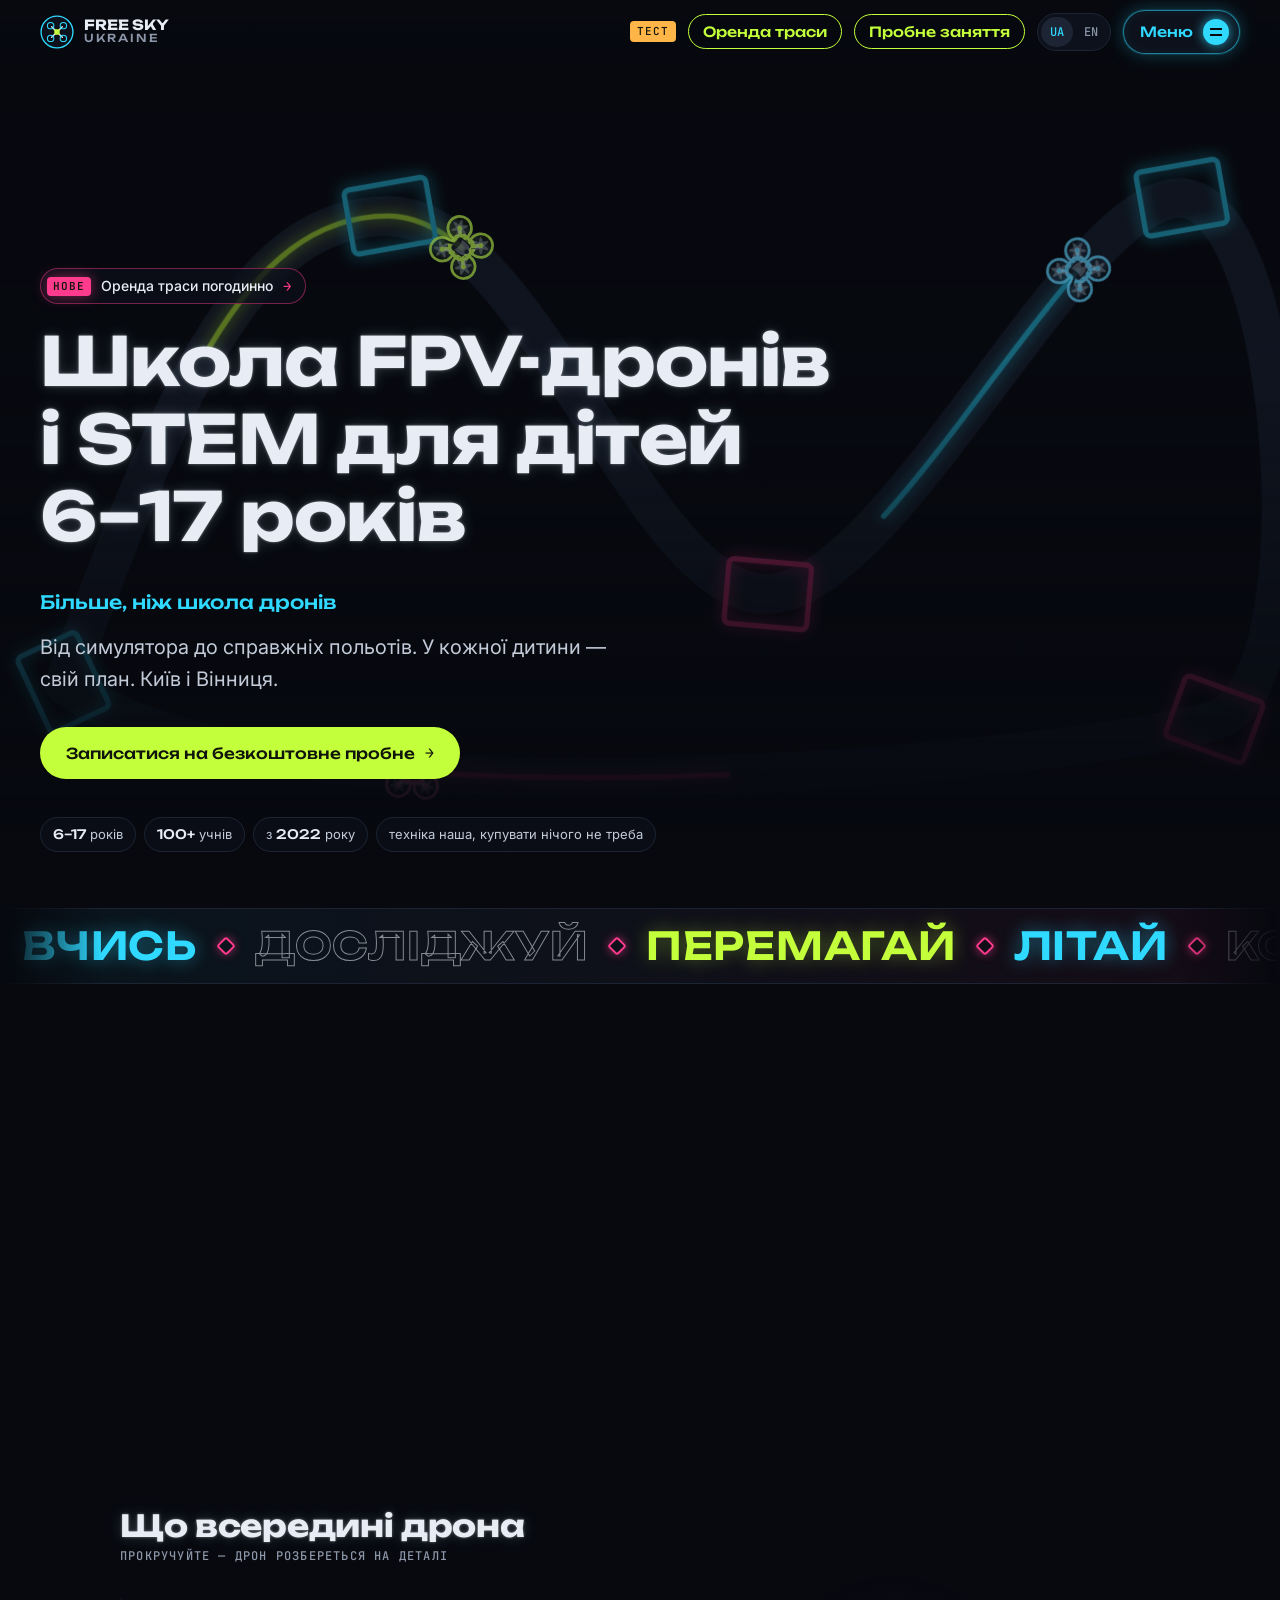
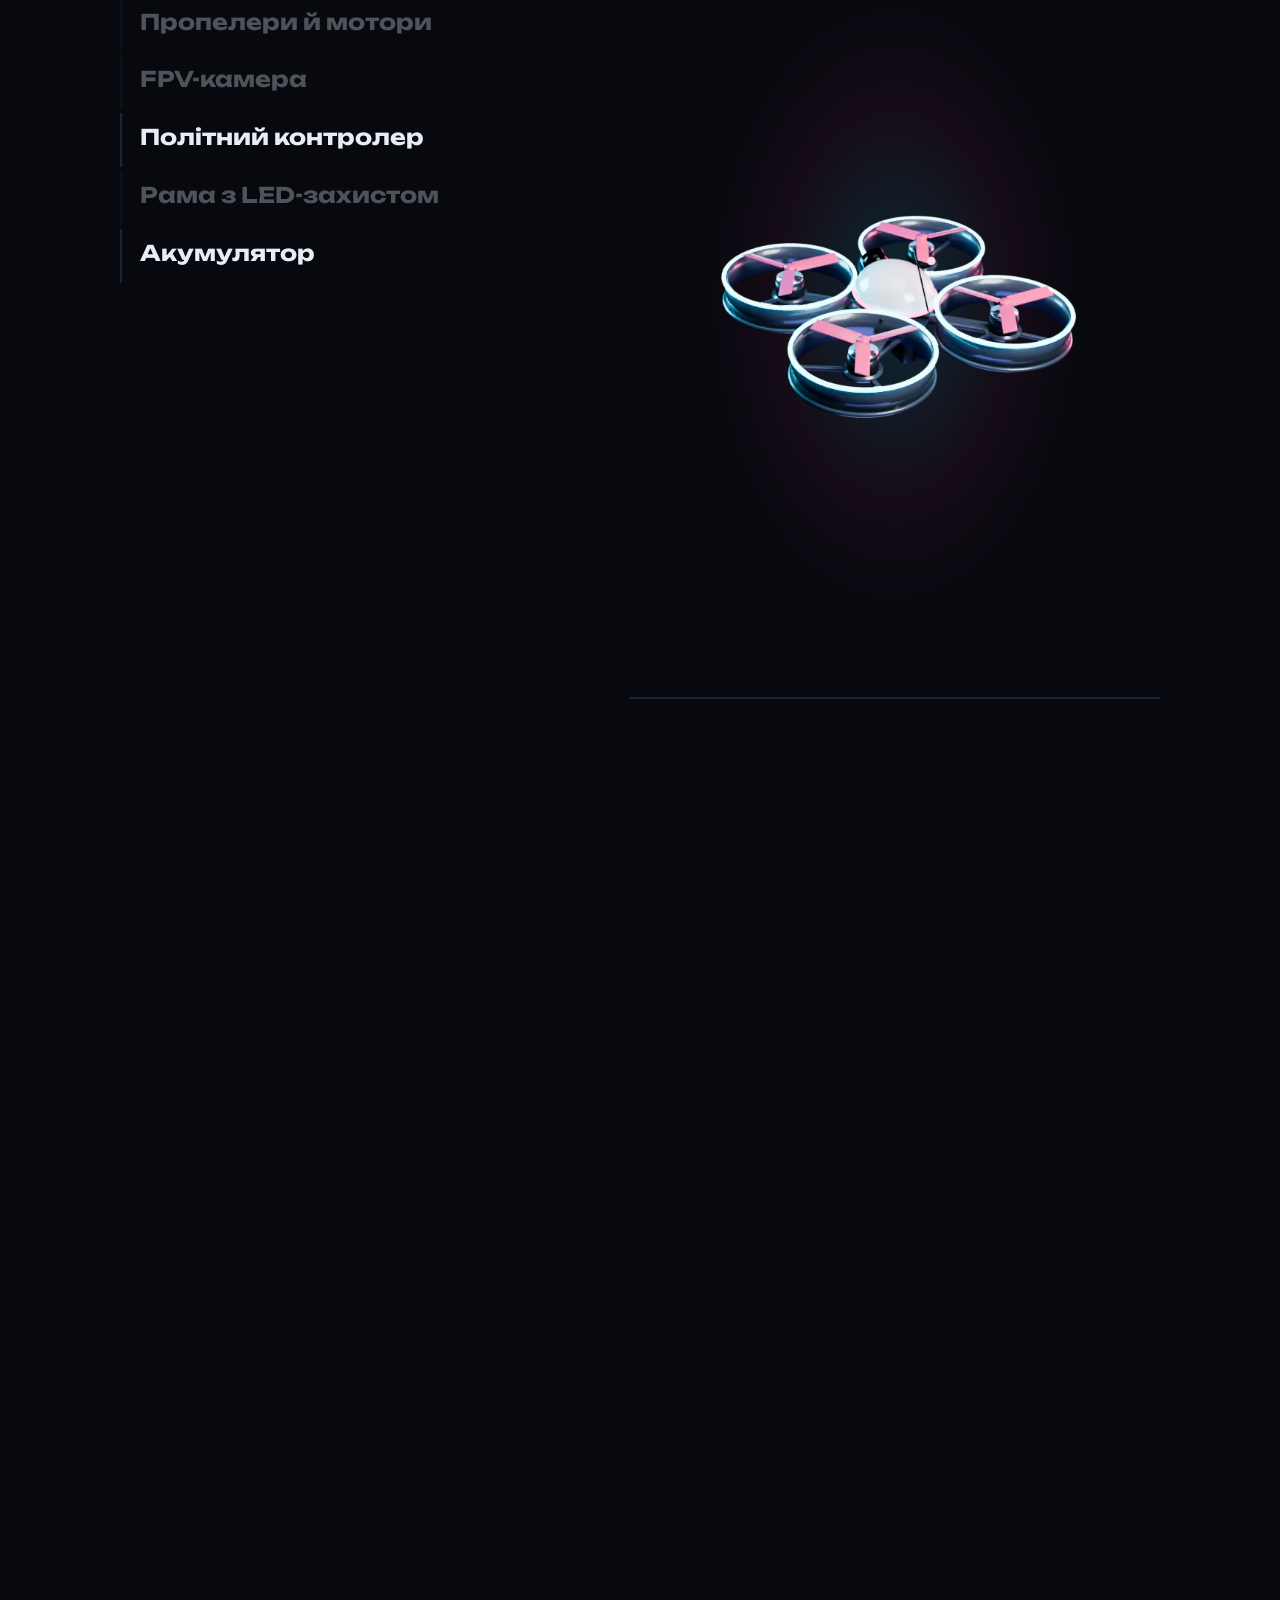
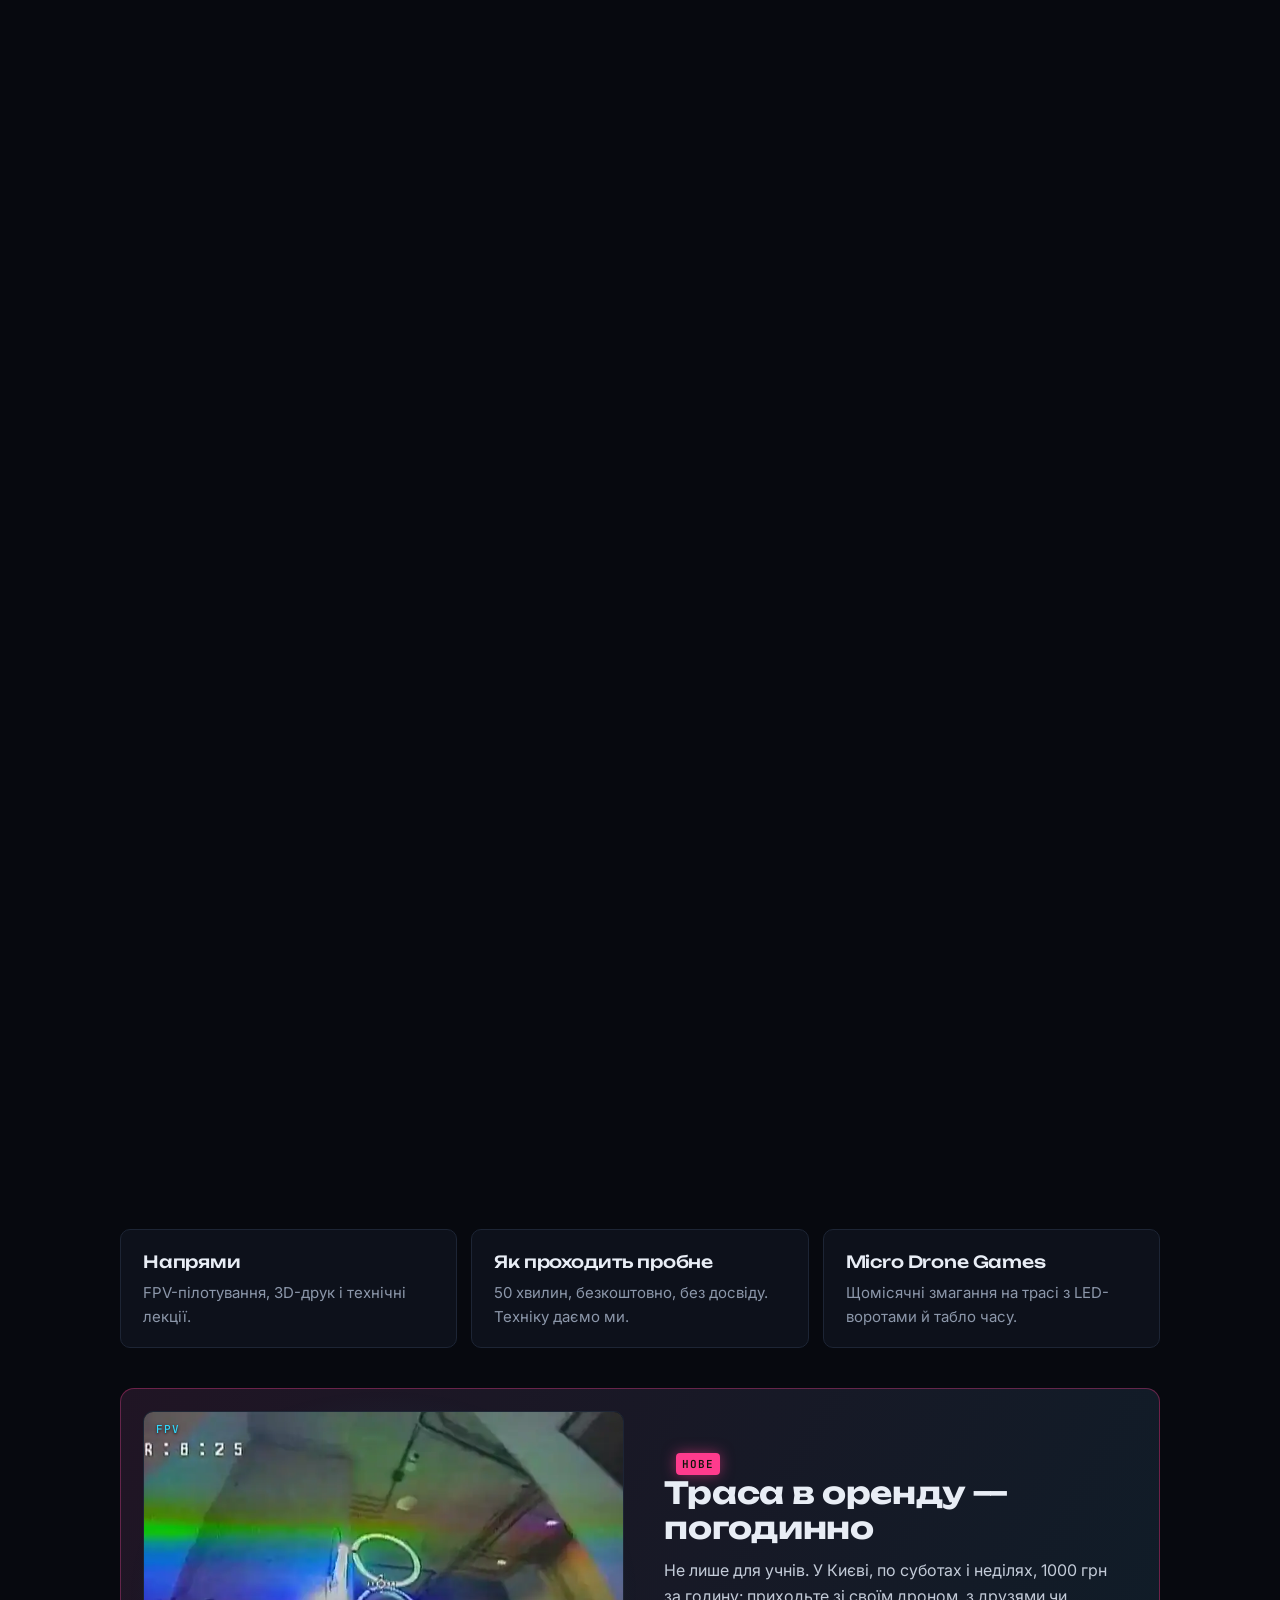
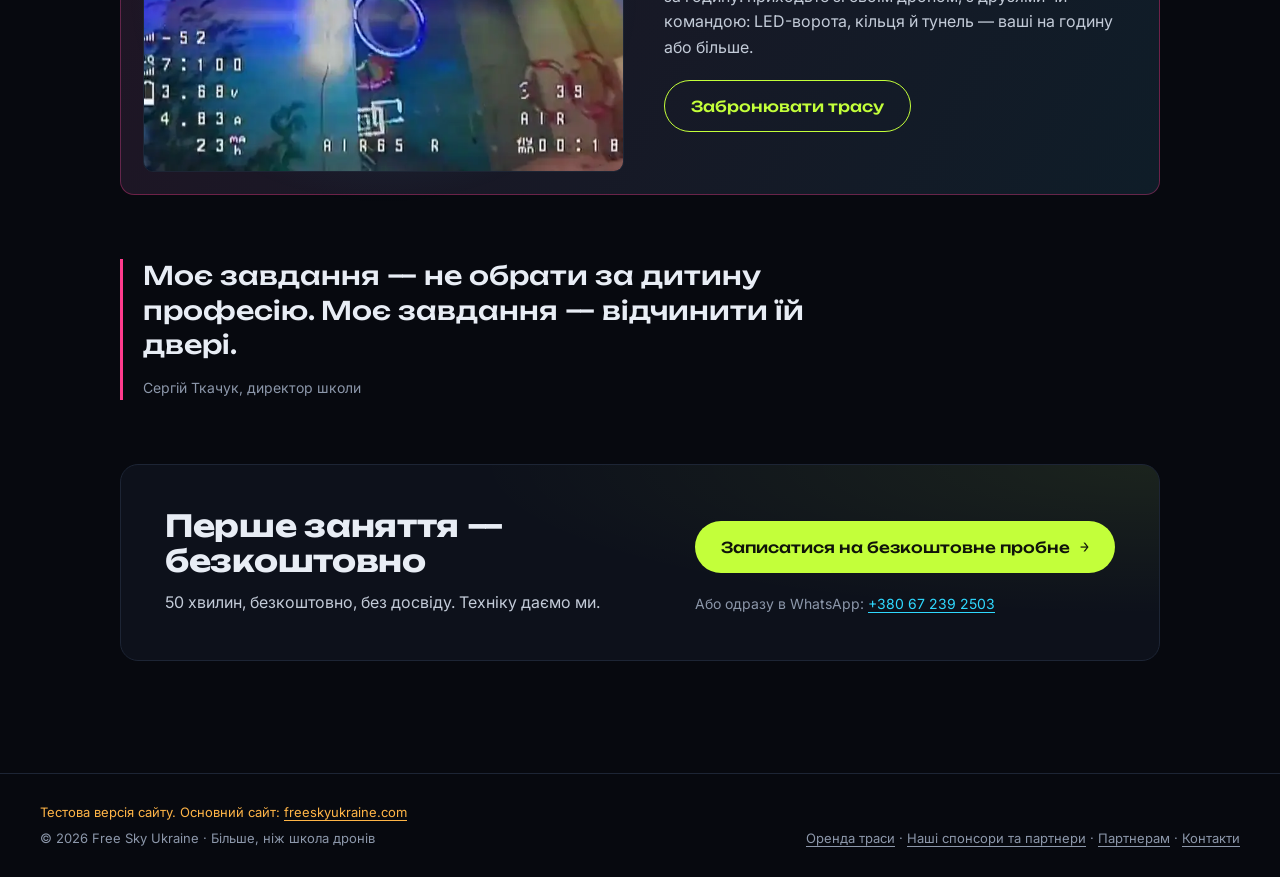
==== commit 80393769: "Команда: фото — це інструктор у Вінниці Володимир; прибрано зайву картку Сергія Co-Authored-By: Clau" ====
--- a/test/index.html
+++ b/test/index.html
@@ -614,23 +614,19 @@
           <h3 data-i18n="illia">Ілля</h3><p class="meta" data-i18n="instr">Інструктор</p><p data-i18n="exp.illia">Досвід: 2 роки польотів</p>
         </div>
         <div class="member">
-          <figure class="frame"><div class="frame__slot" data-label="CREW 04"><img src="img/photos/team-serhii-instr.webp?v=1" alt="Сергій, інструктор" loading="lazy" style="object-position:center 30%"></div></figure>
-          <h3 data-i18n="serhii.3d">Сергій</h3><p class="meta" data-i18n="instr">Інструктор</p>
+          <figure class="frame"><div class="frame__slot" data-label="CREW 04"><img src="img/photos/team-3d.webp?v=1" alt="Сергій, інструктор з 3D-друку" loading="lazy" style="object-position:center 30%"></div></figure>
+          <h3 data-i18n="serhii.3d">Сергій</h3><p class="meta" data-i18n="instr.3d">Інструктор з 3D-друку</p>
         </div>
         <div class="member">
-          <figure class="frame"><div class="frame__slot" data-label="CREW 05"><img src="img/photos/team-3d.webp?v=1" alt="Сергій, інструктор з 3D-друку" loading="lazy" style="object-position:center 30%"></div></figure>
-          <h3 data-i18n="serhii.3d">Сергій</h3><p class="meta" data-i18n="instr.3d">Інструктор з 3D-друку</p>
+          <figure class="frame"><div class="frame__slot" data-label="CREW 05"><img src="img/photos/team-volodymyr-vin.webp?v=1" alt="Володимир, інструктор у Вінниці" loading="lazy" style="object-position:center 30%"></div></figure>
+          <h3 data-i18n="volodia">Володимир</h3><p class="meta" data-i18n="instr.vin">Інструктор у Вінниці</p>
         </div>
         <div class="member">
-          <figure class="frame"><div class="frame__slot" data-label="CREW 06"><span data-i18n="ph.photo">Фото <span class="tbd">уточнити</span></span></div></figure>
-          <h3 data-i18n="volodia">Володимир</h3><p class="meta" data-i18n="instr.vin">Інструктор у Вінниці</p>
+          <figure class="frame"><div class="frame__slot" data-label="CREW 06"><img src="img/photos/team-anna.webp?v=2" alt="Анна, PR-менеджер" loading="lazy" style="object-position:center 30%"></div></figure>
+          <h3 data-i18n="anna">Анна</h3><p class="meta" data-i18n="pr">PR-менеджер</p>
         </div>
         <div class="member">
-          <figure class="frame"><div class="frame__slot" data-label="CREW 07"><img src="img/photos/team-anna.webp?v=2" alt="Анна, PR-менеджер" loading="lazy" style="object-position:center 30%"></div></figure>
-          <h3 data-i18n="anna">Анна</h3><p class="meta" data-i18n="pr">PR-менеджер</p>
-        </div>
-        <div class="member">
-          <figure class="frame"><div class="frame__slot" data-label="CREW 08"><img src="img/photos/team-engineer.webp?v=1" alt="Володимир, інженер" loading="lazy" style="object-position:center 30%"></div></figure>
+          <figure class="frame"><div class="frame__slot" data-label="CREW 07"><img src="img/photos/team-engineer.webp?v=1" alt="Володимир, інженер" loading="lazy" style="object-position:center 30%"></div></figure>
           <h3 data-i18n="volodymyr">Володимир</h3><p class="meta" data-i18n="eng">Інженер</p><p data-i18n="eng.p">Розробив систему фіксації часу на наших змаганнях</p>
         </div>
       </div>
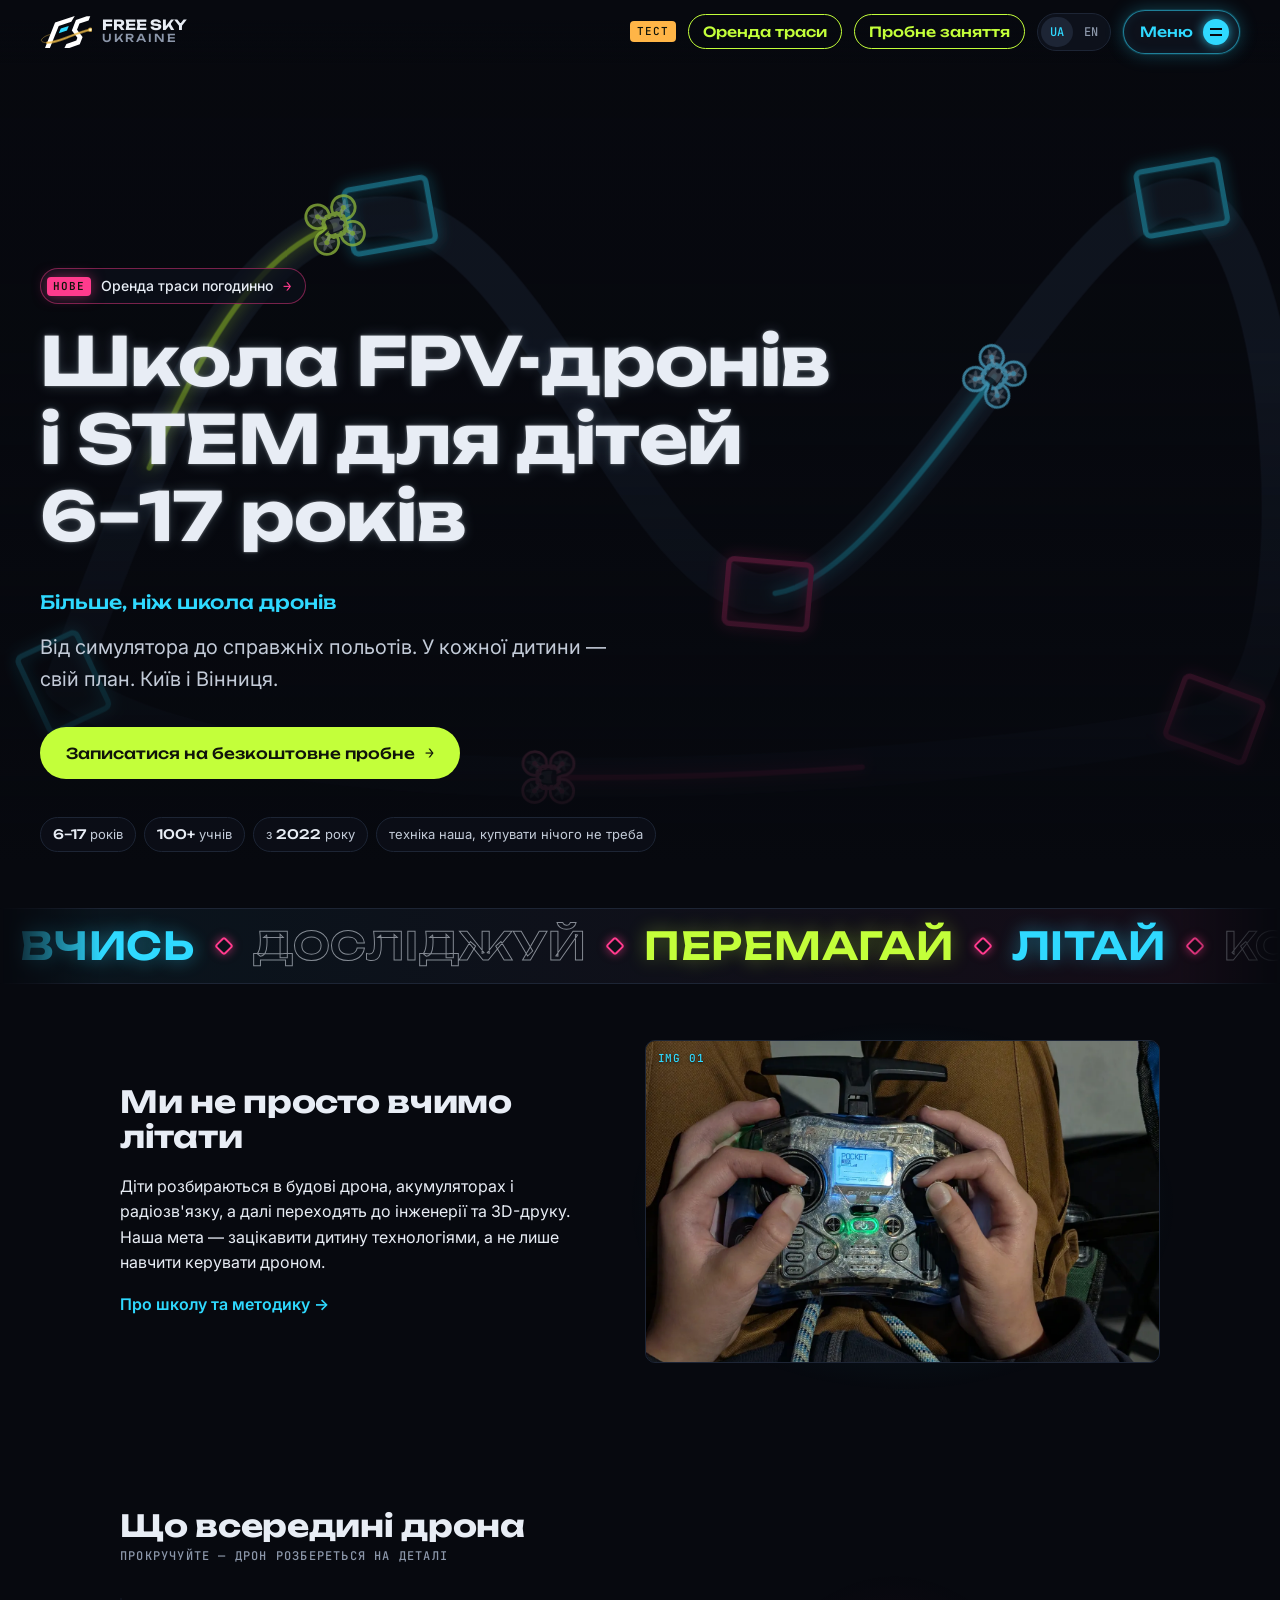
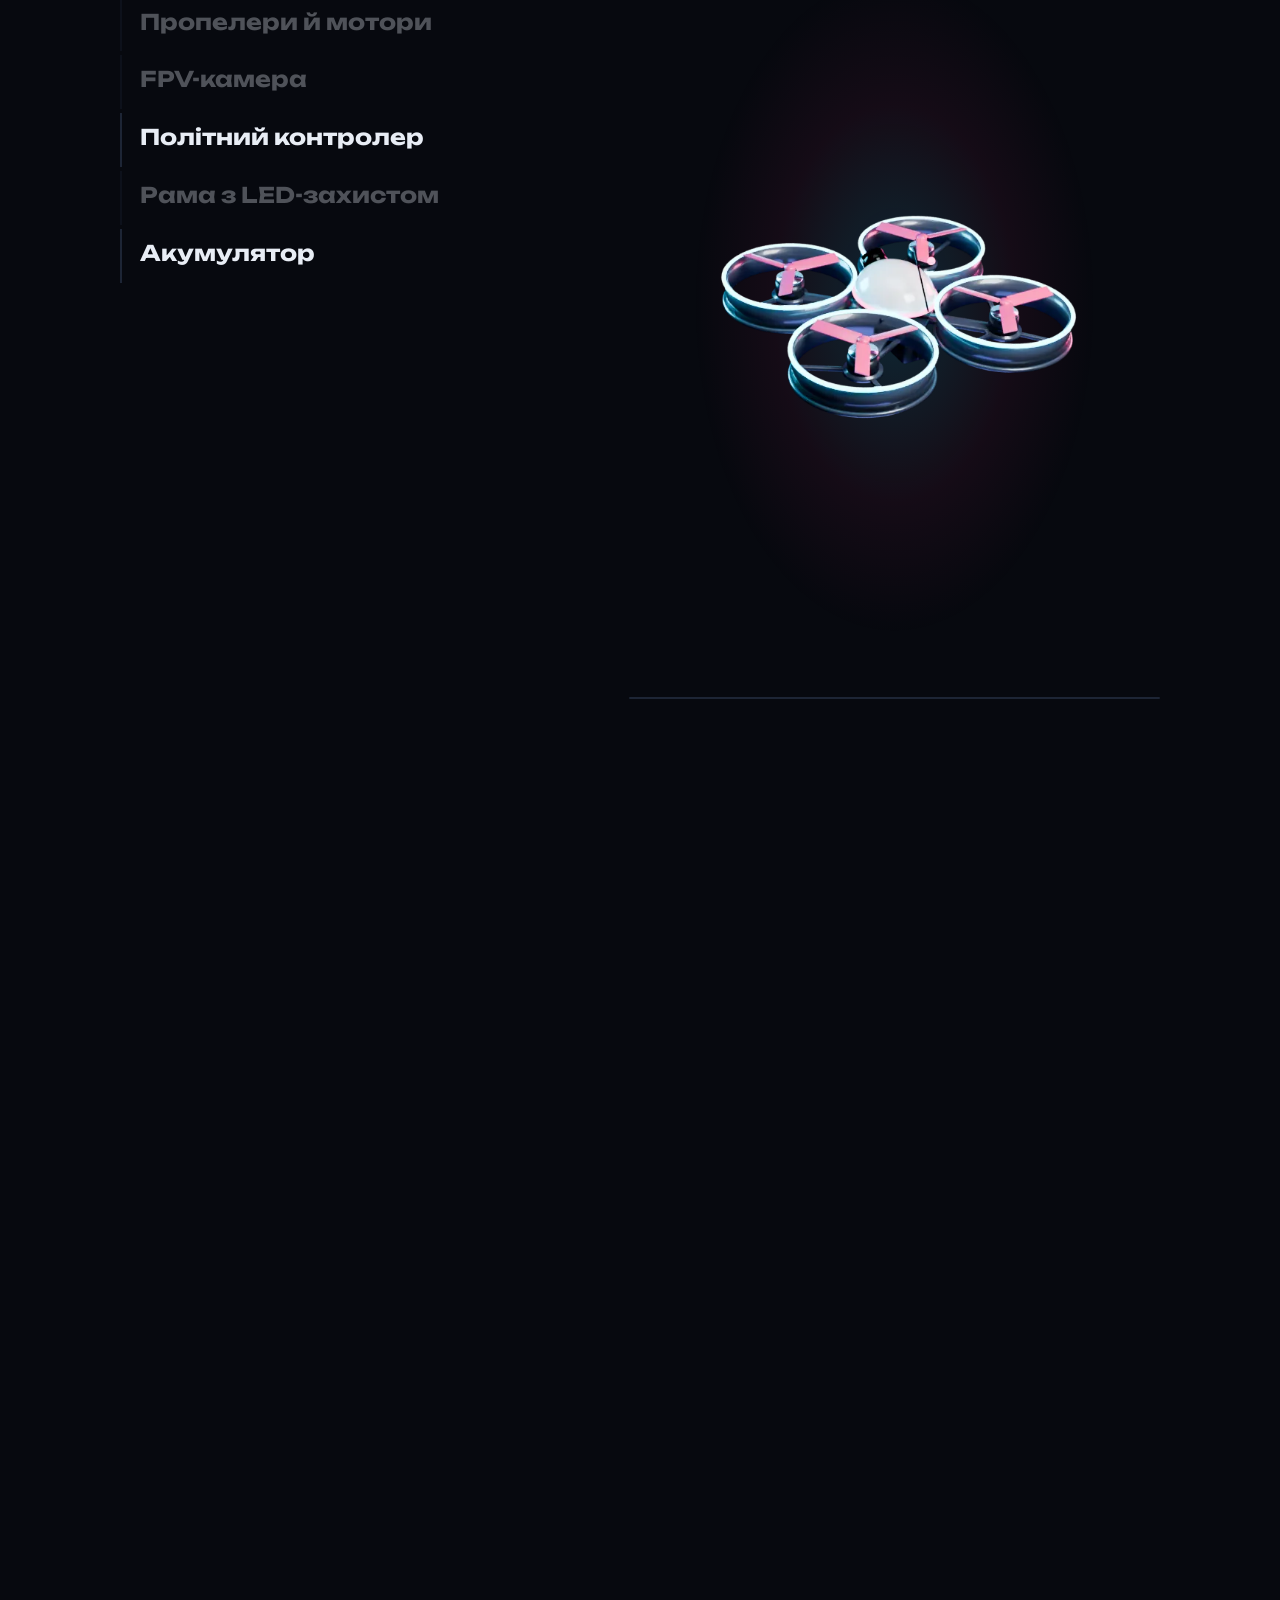
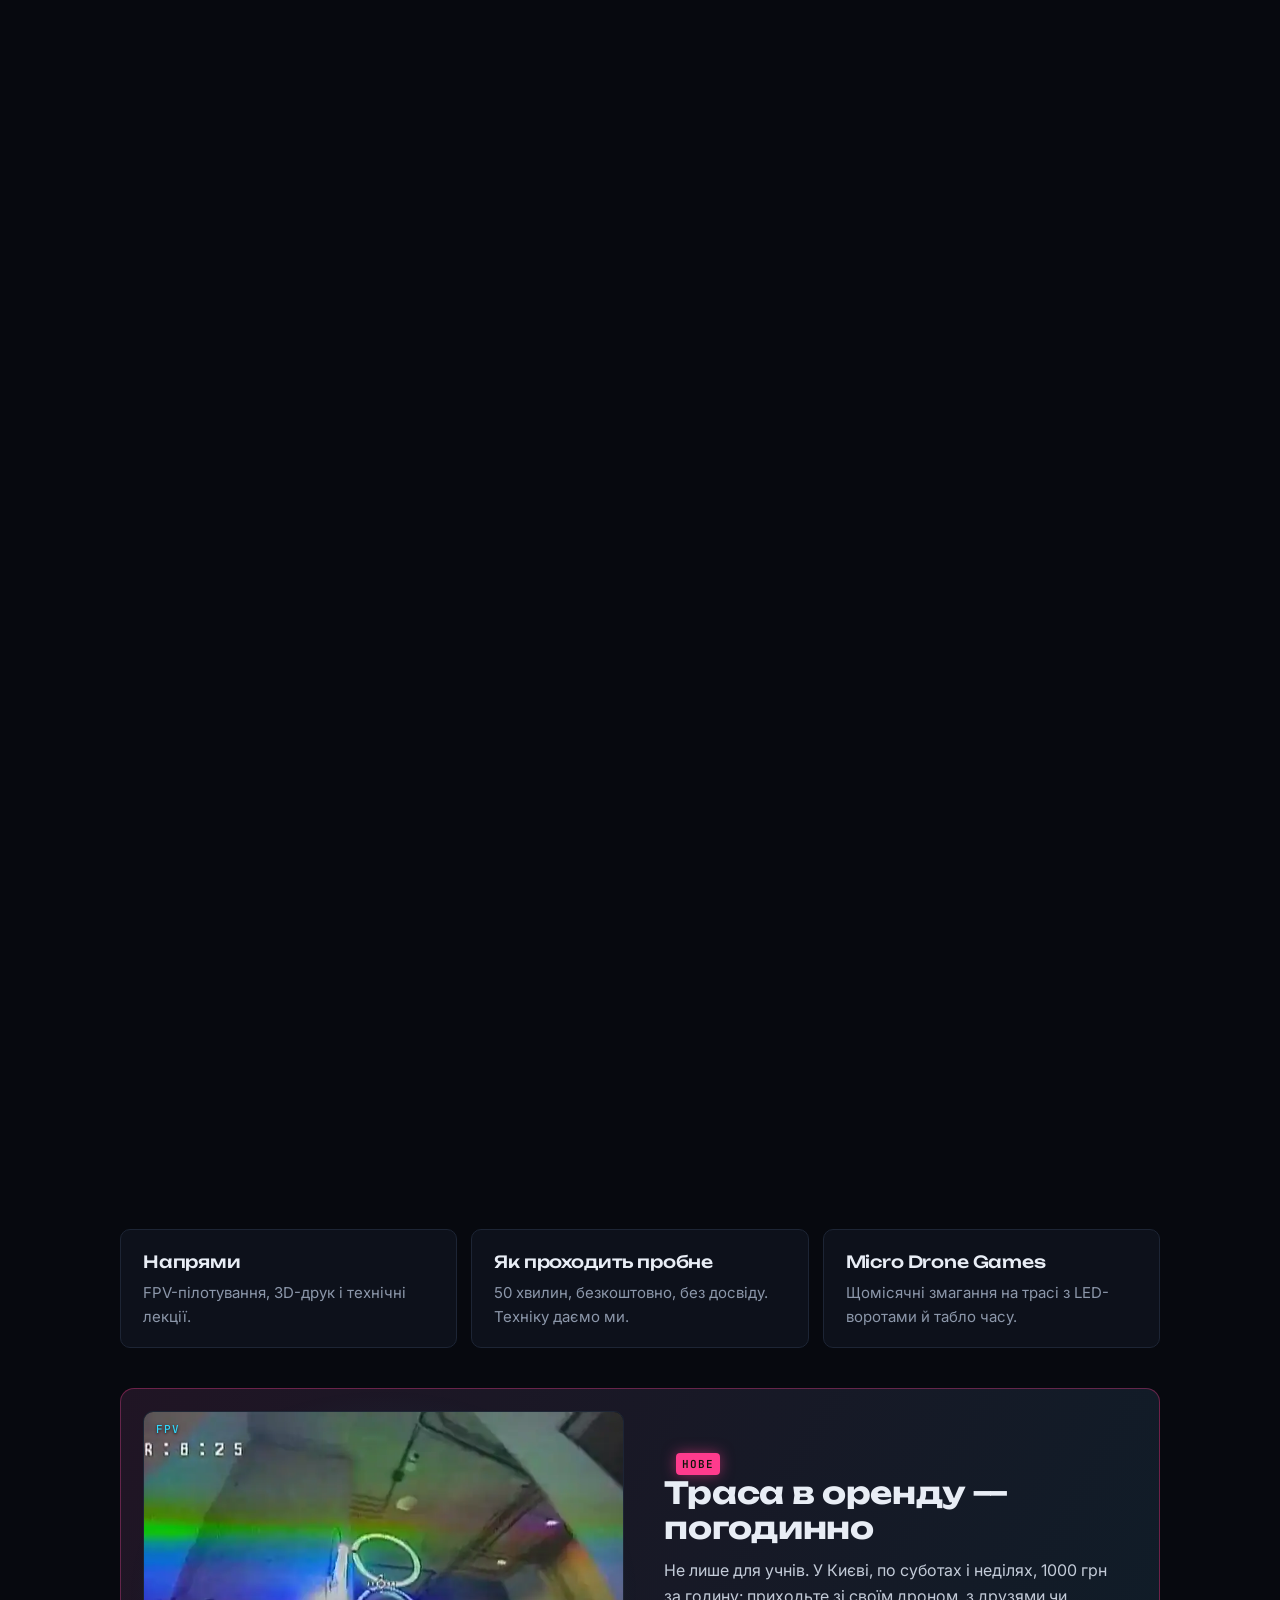
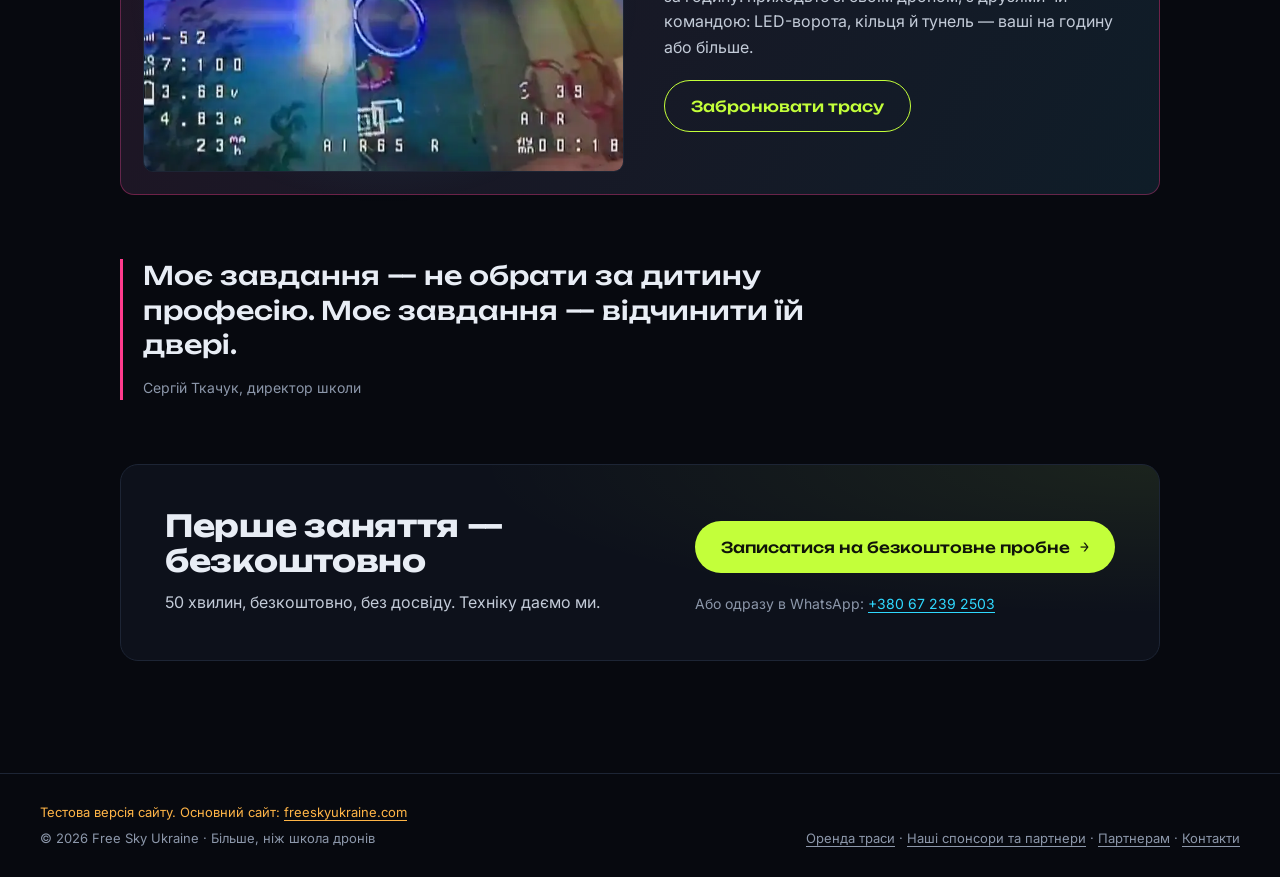
==== commit d550d8bf: "Тест: новий логотип FS (SVG), фавікони, apple-touch-icon, маніфест, аватар Co-Authored-By: Claude Op" ====
--- a/test/index.html
+++ b/test/index.html
@@ -38,18 +38,21 @@
     ]
   }
   </script>
-  <link rel="icon" href="img/logo.svg" type="image/svg+xml">
+  <link rel="icon" href="img/brand/favicon.ico" sizes="48x48">
+  <link rel="icon" href="img/brand/favicon.svg" type="image/svg+xml">
+  <link rel="apple-touch-icon" href="img/brand/apple-touch-icon.png">
+  <link rel="manifest" href="img/brand/site.webmanifest">
   <link rel="preconnect" href="https://fonts.googleapis.com">
   <link rel="preconnect" href="https://fonts.gstatic.com" crossorigin>
   <link href="https://fonts.googleapis.com/css2?family=Inter:wght@400;500;600&family=JetBrains+Mono:wght@500&family=Unbounded:wght@500;700&display=swap" rel="stylesheet">
-  <link rel="stylesheet" href="css/style.css?v=test-202611241950">
+  <link rel="stylesheet" href="css/style.css?v=test-202611270340">
 </head>
 <body>
 <a class="skip" href="#app" data-i18n="skip">Перейти до змісту</a>
 
 <header class="topbar">
   <a class="logo" href="#/" aria-label="Free Sky Ukraine">
-    <img src="img/logo.svg" alt="" width="34" height="34">
+    <img src="img/logo.svg?v=fs2" alt="" width="52" height="34">
     <span>Free Sky<b>Ukraine</b></span>
   </a>
   <a class="test-badge" href="https://freeskyukraine.com/" title="Це тестова копія. Натисніть, щоб відкрити основний сайт">ТЕСТ</a>
--- a/test/css/style.css
+++ b/test/css/style.css
@@ -81,6 +81,12 @@
 @media (min-width: 720px) {
   .topbar__cta { display: inline-block; }
 }
+@media (max-width: 419px) {
+  .topbar .logo { gap: 6px; }
+  .topbar .logo img { width: 38px; height: 25px; }
+  .topbar .logo span { font-size: 11px; }
+  .topbar .logo b { font-size: 10px; letter-spacing: .1em; }
+}
 @media (max-width: 340px) {
   .logo span { display: none; }
 }
@@ -611,7 +617,7 @@
 @media (max-width: 719px) {
   .topbar { gap: 8px; height: 60px; }
   .logo { gap: 8px; }
-  .logo svg, .logo img { width: 30px; height: 30px; }
+  .logo svg, .logo img { width: 46px; height: 30px; }
   .logo span { font-size: 12px; }
   .logo b { font-size: 11px; letter-spacing: .12em; }
   .lang button { padding: 0 8px; min-width: 36px; min-height: 36px; }
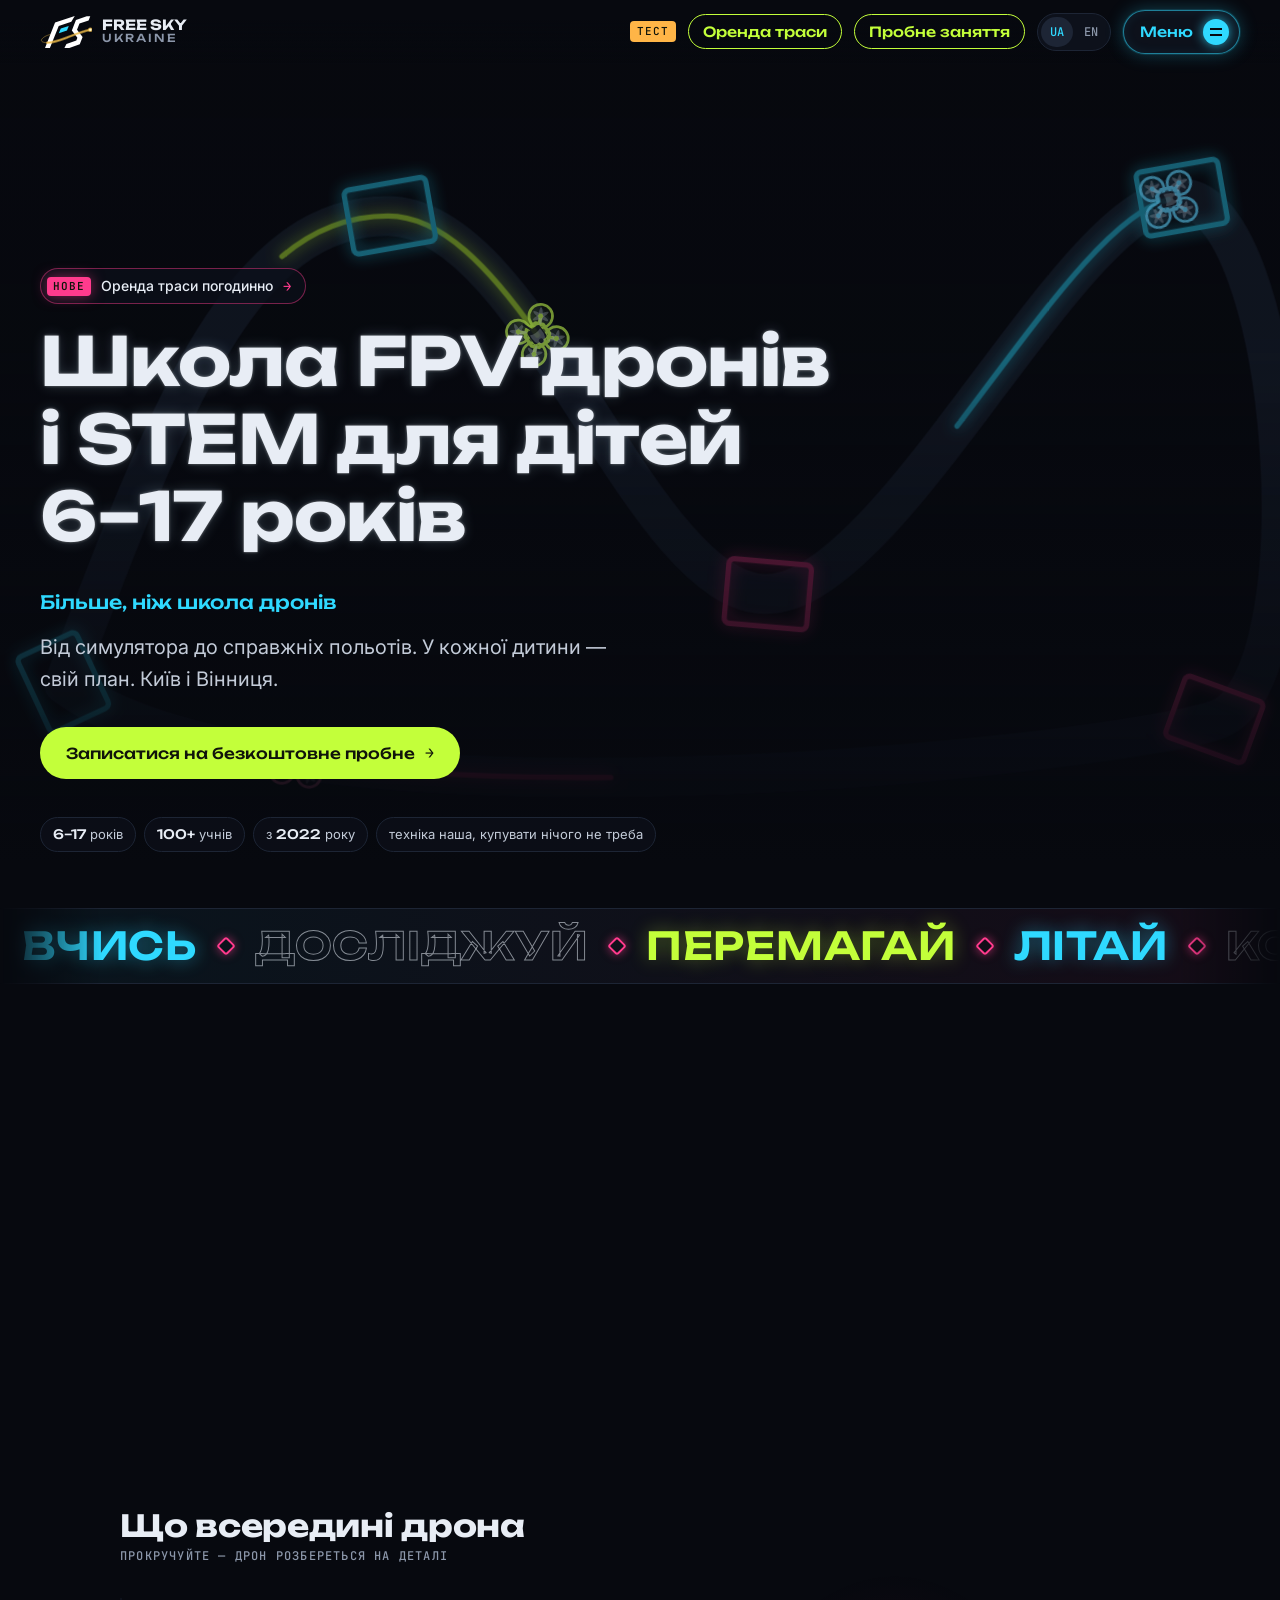
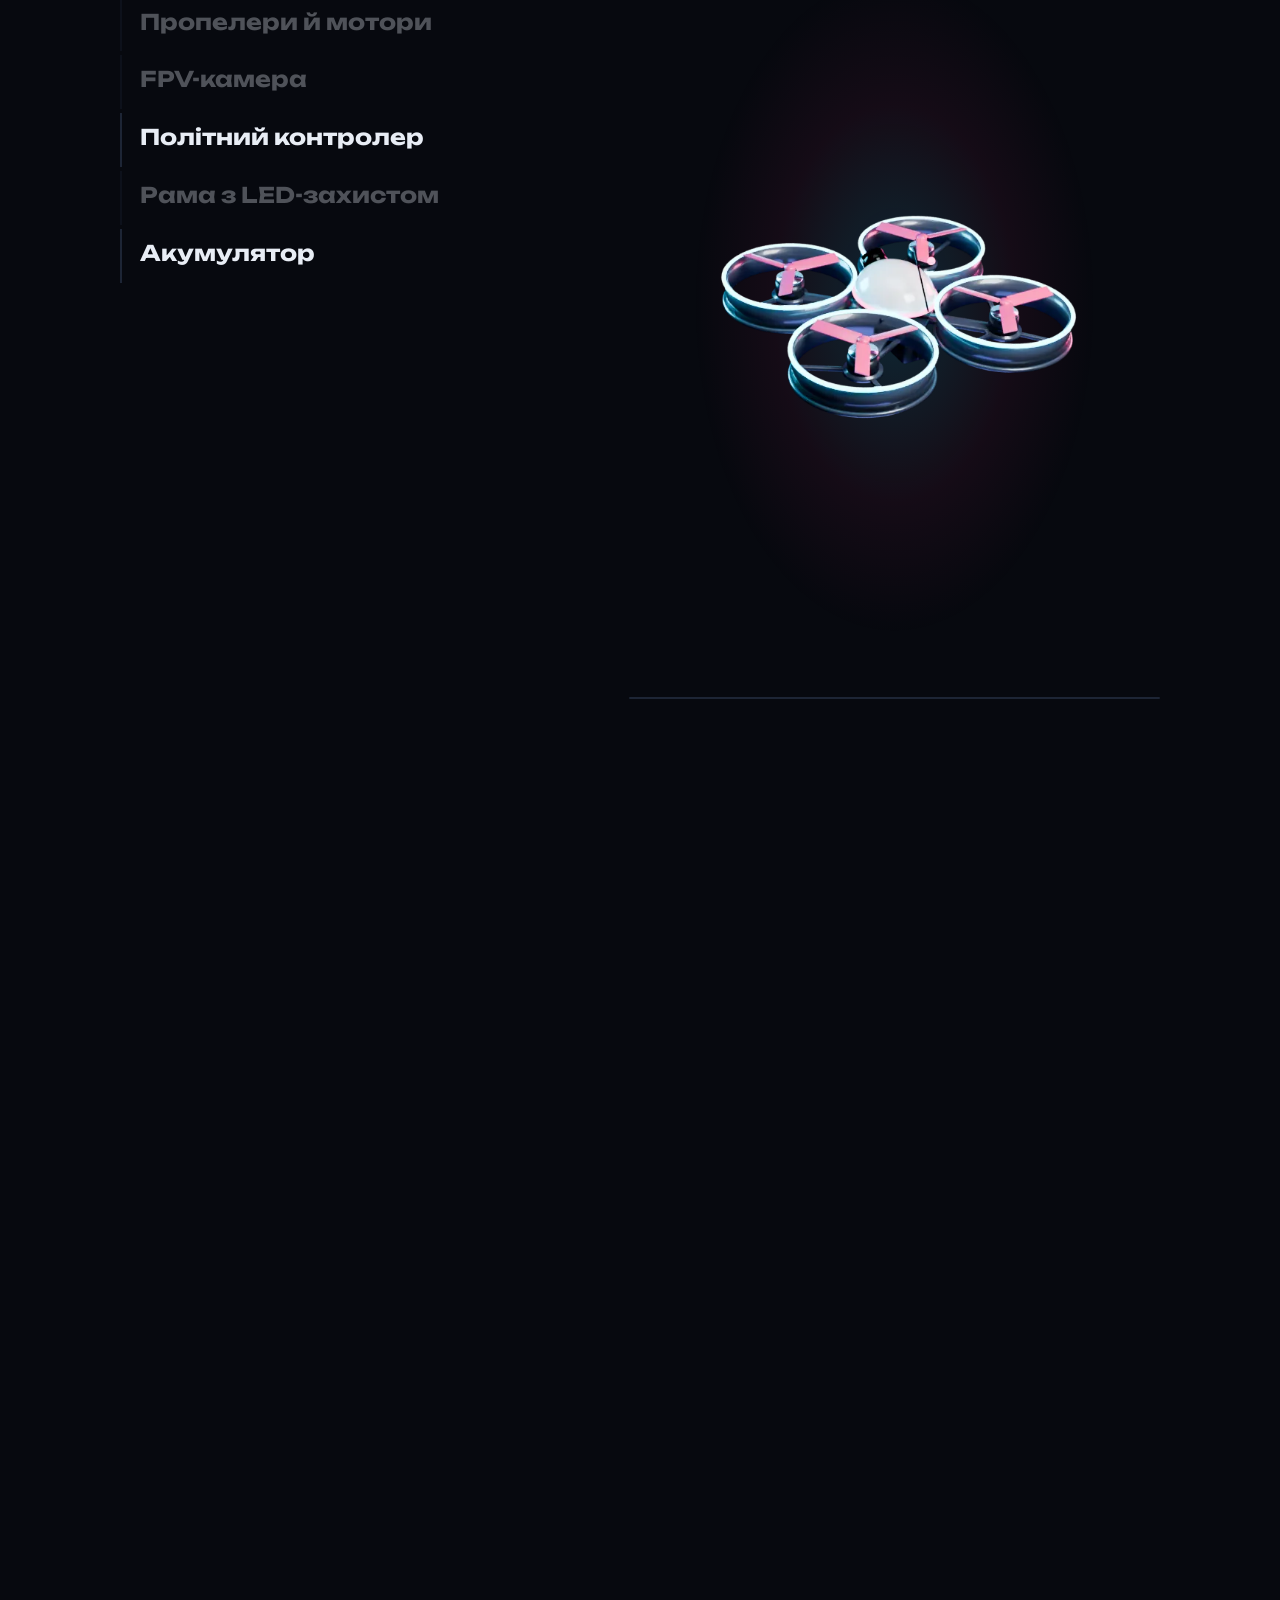
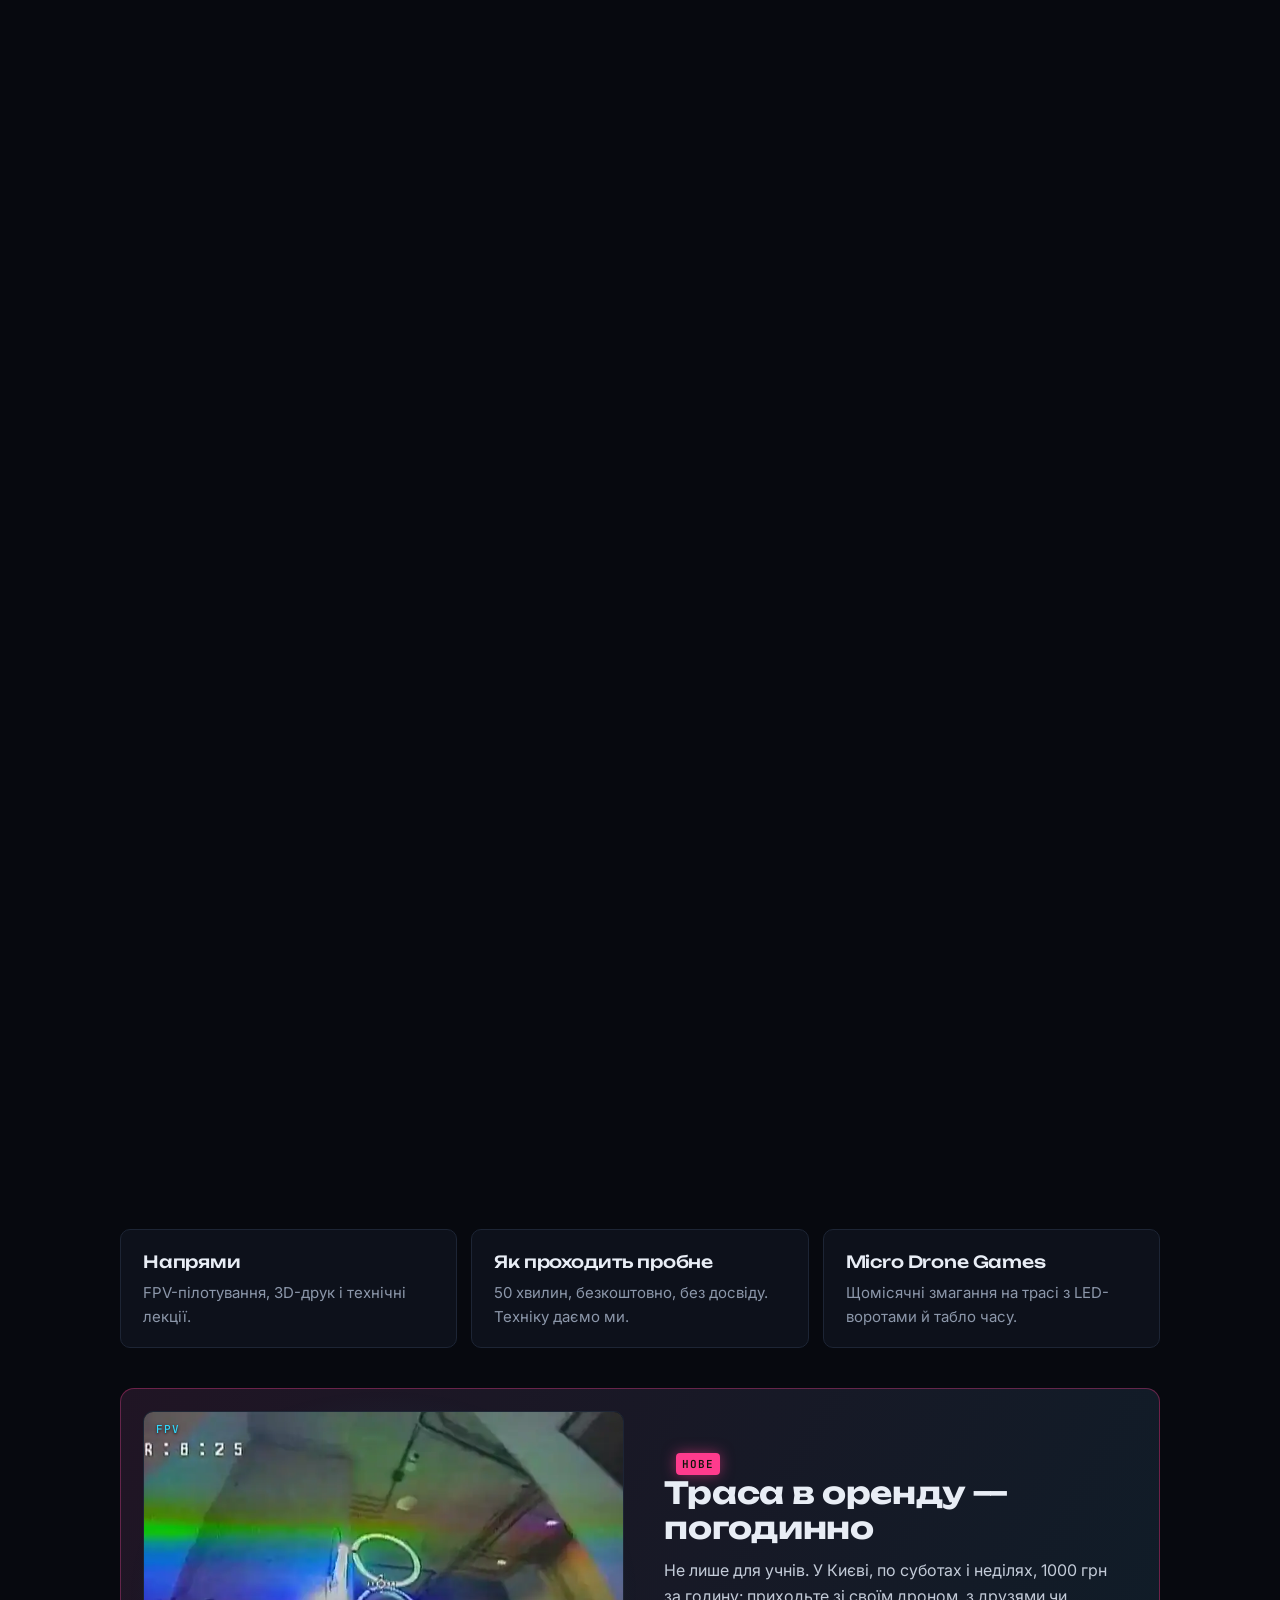
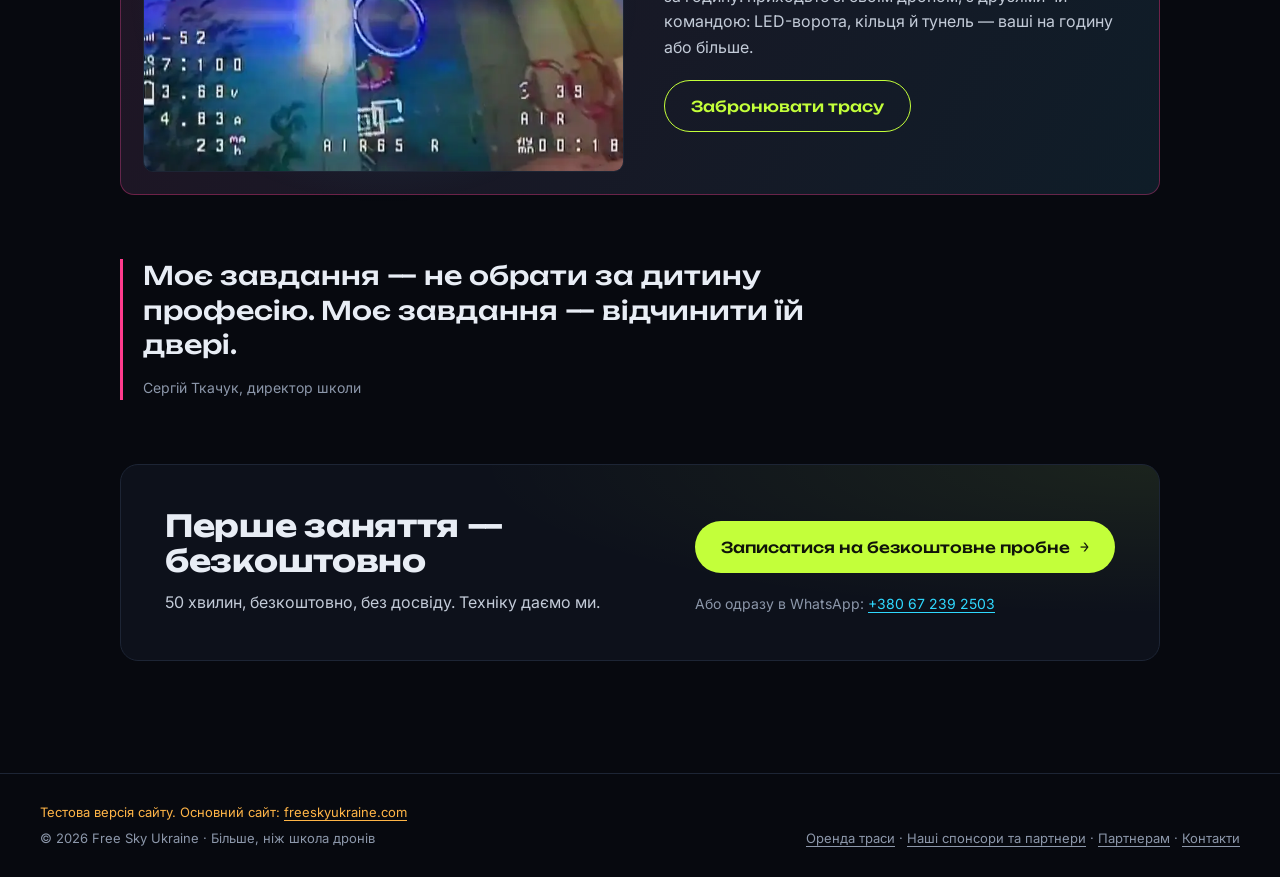
==== commit cfebb398: "Спонсори: залишено тільки Dignitas Ukraine (прибрано фонд «100%» і картку «інший партнер») Co-Author" ====
--- a/test/index.html
+++ b/test/index.html
@@ -769,24 +769,6 @@
             </details>
           </div>
         </article>
-
-        <article class="sponsor rv">
-          <figure class="frame"><div class="frame__slot" data-label="LOGO"><span data-i18n="sp.100.logo">Логотип фонду</span></div></figure>
-          <div>
-            <p class="tagline" data-i18n="sp.fund">Благодійний фонд</p>
-            <h2 data-i18n="sp.100">Фонд «100%» <span class="tbd">уточнити повну назву</span></h2>
-            <p data-i18n="sp.100.p">Дякуємо за підтримку школи. <span class="tbd">уточнити, у чому саме допомога</span></p>
-          </div>
-        </article>
-
-        <article class="sponsor rv">
-          <figure class="frame"><div class="frame__slot" data-label="LOGO"><span data-i18n="sp.other.logo">Логотип партнера</span></div></figure>
-          <div>
-            <p class="tagline" data-i18n="sp.other.tag">Партнер</p>
-            <h2 data-i18n="sp.other"><span class="tbd">назва партнера</span></h2>
-            <p data-i18n="sp.other.p">Місце для інших партнерів, яким ми вдячні у наших дописах.</p>
-          </div>
-        </article>
       </div>
 
       <a class="card card--join rv" href="#/partners">
